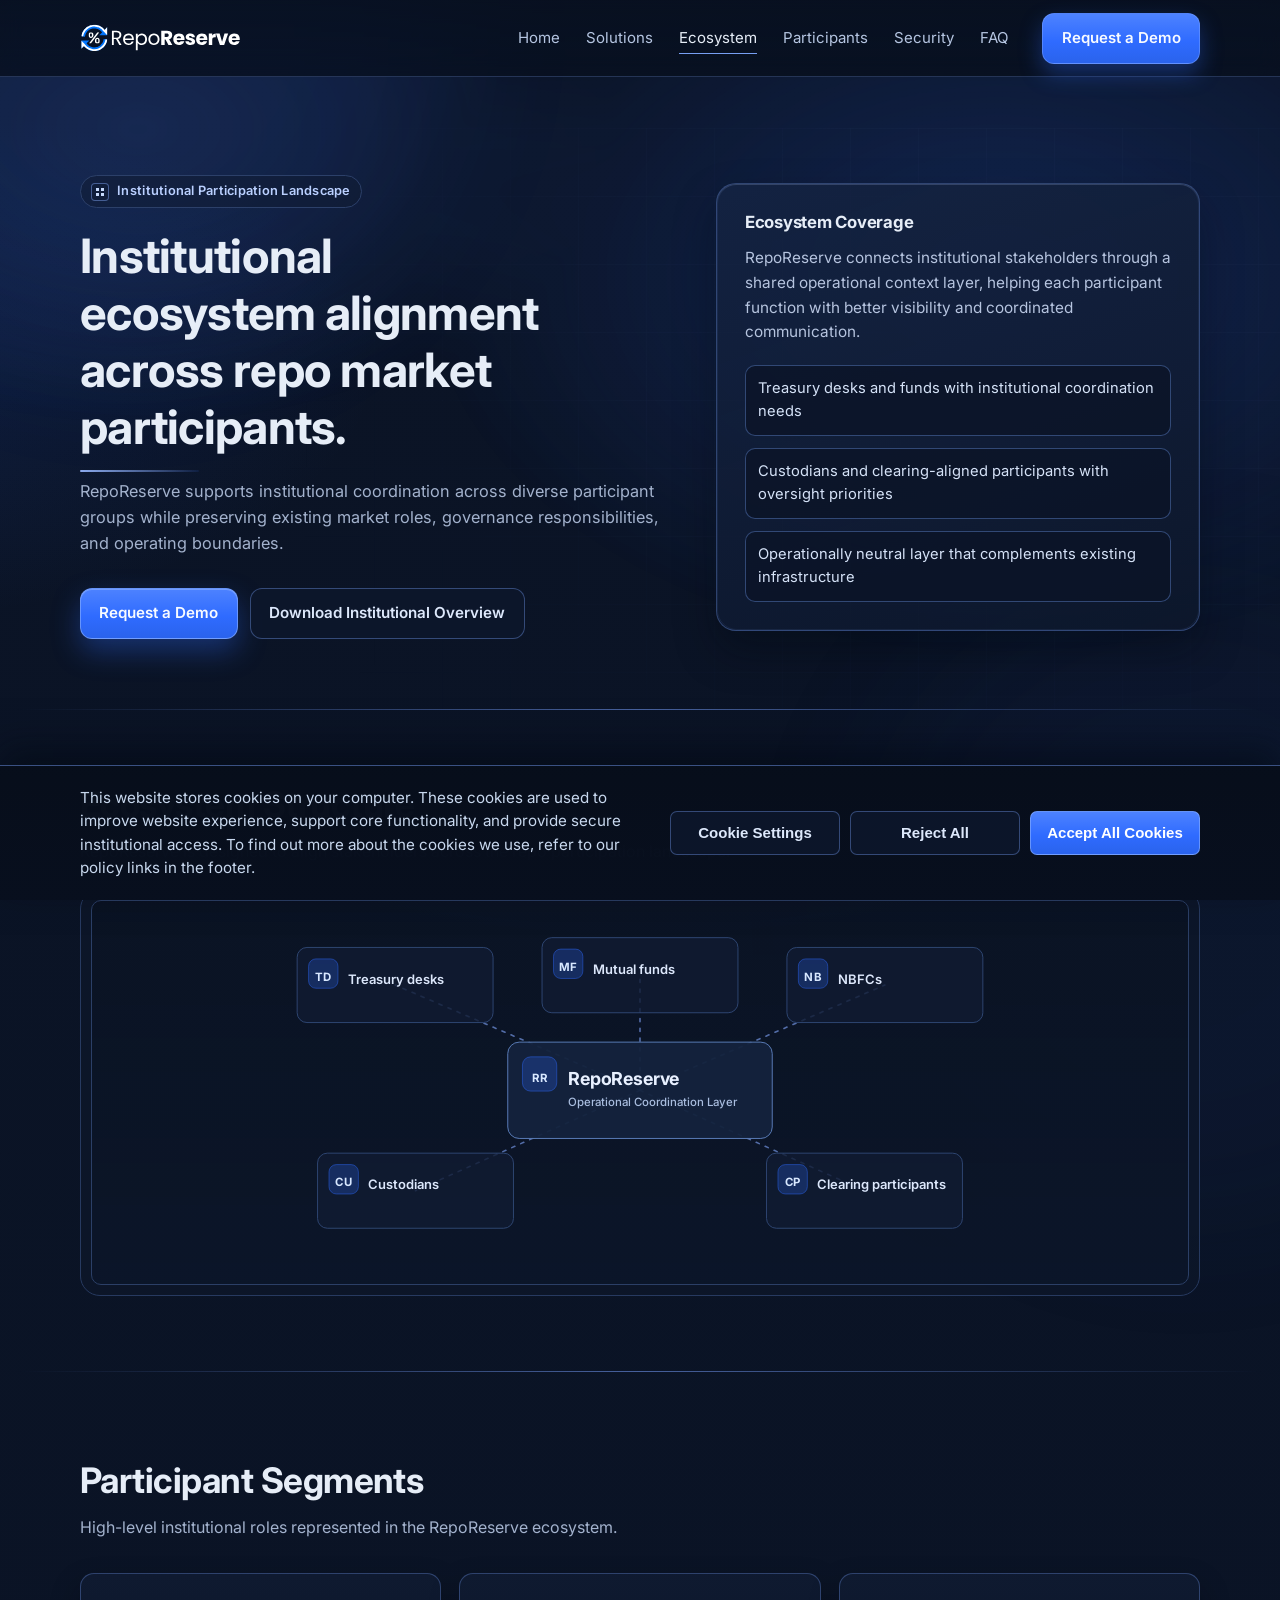
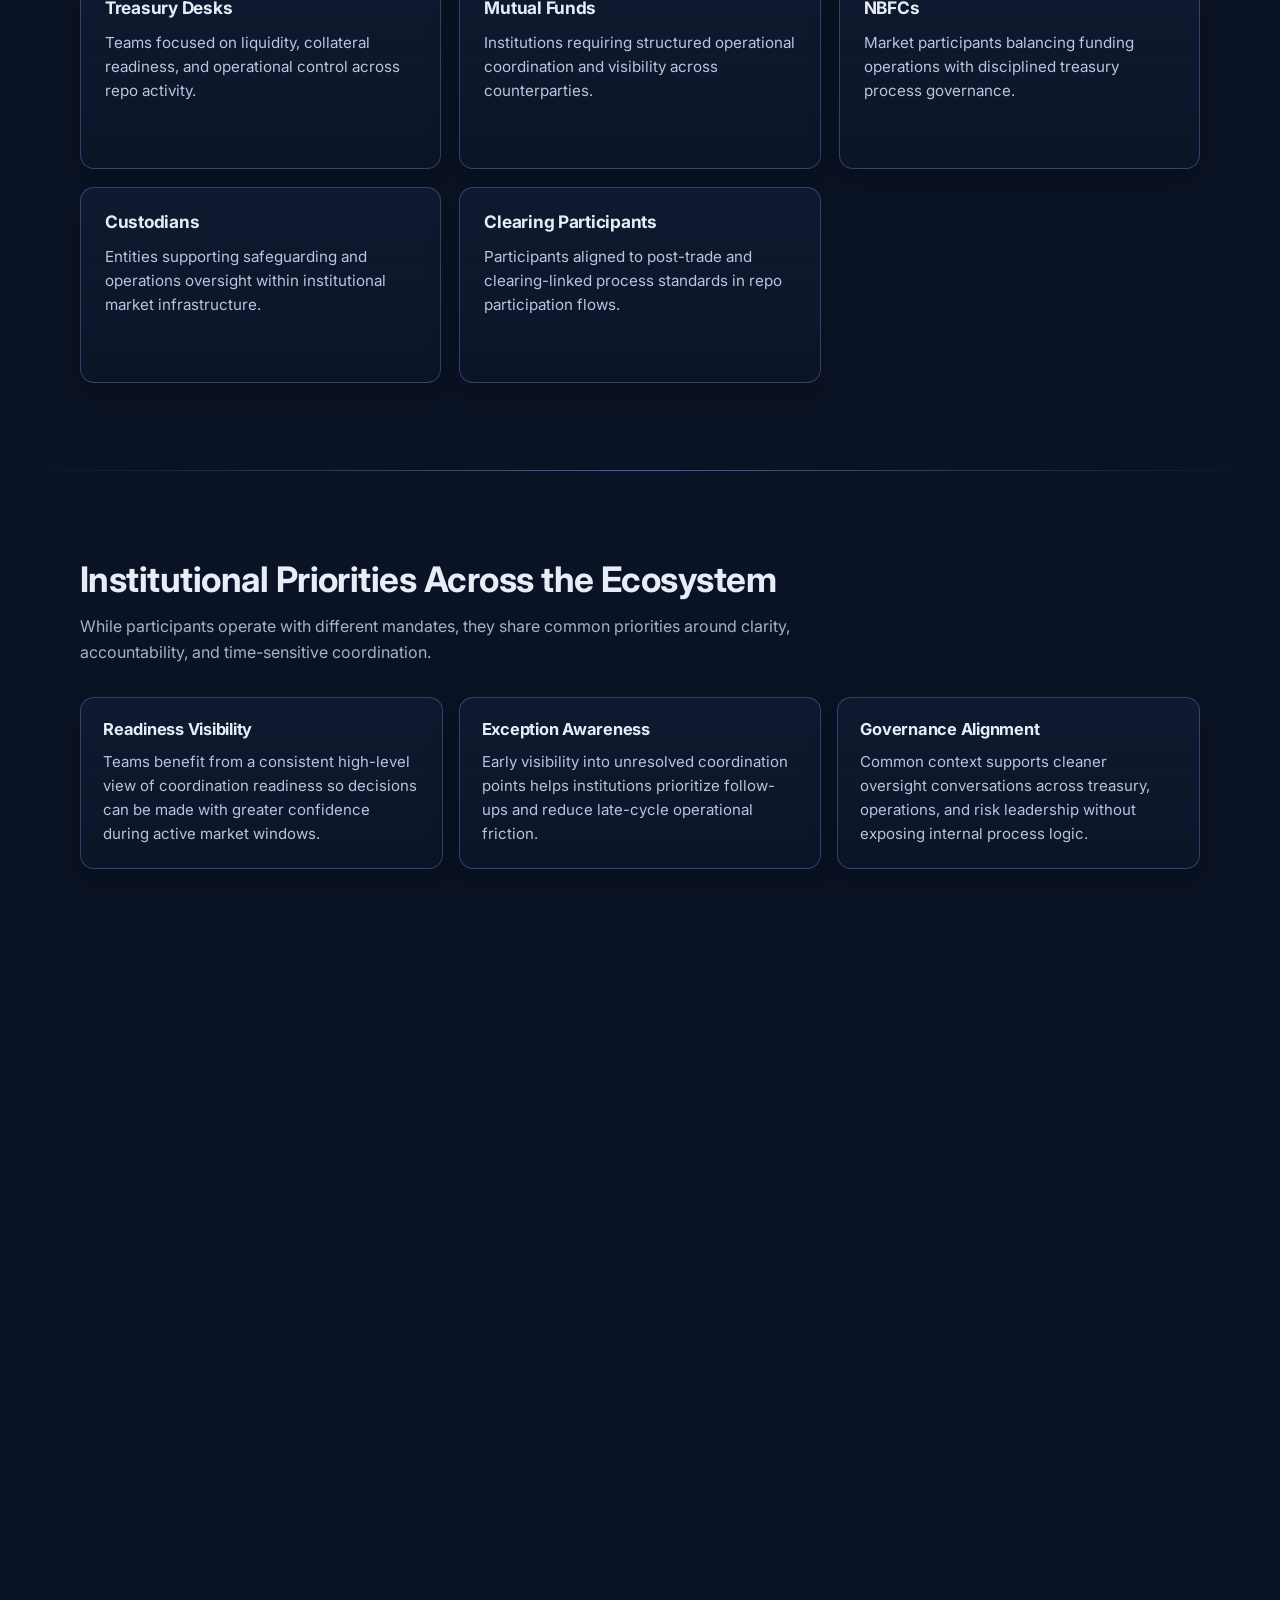
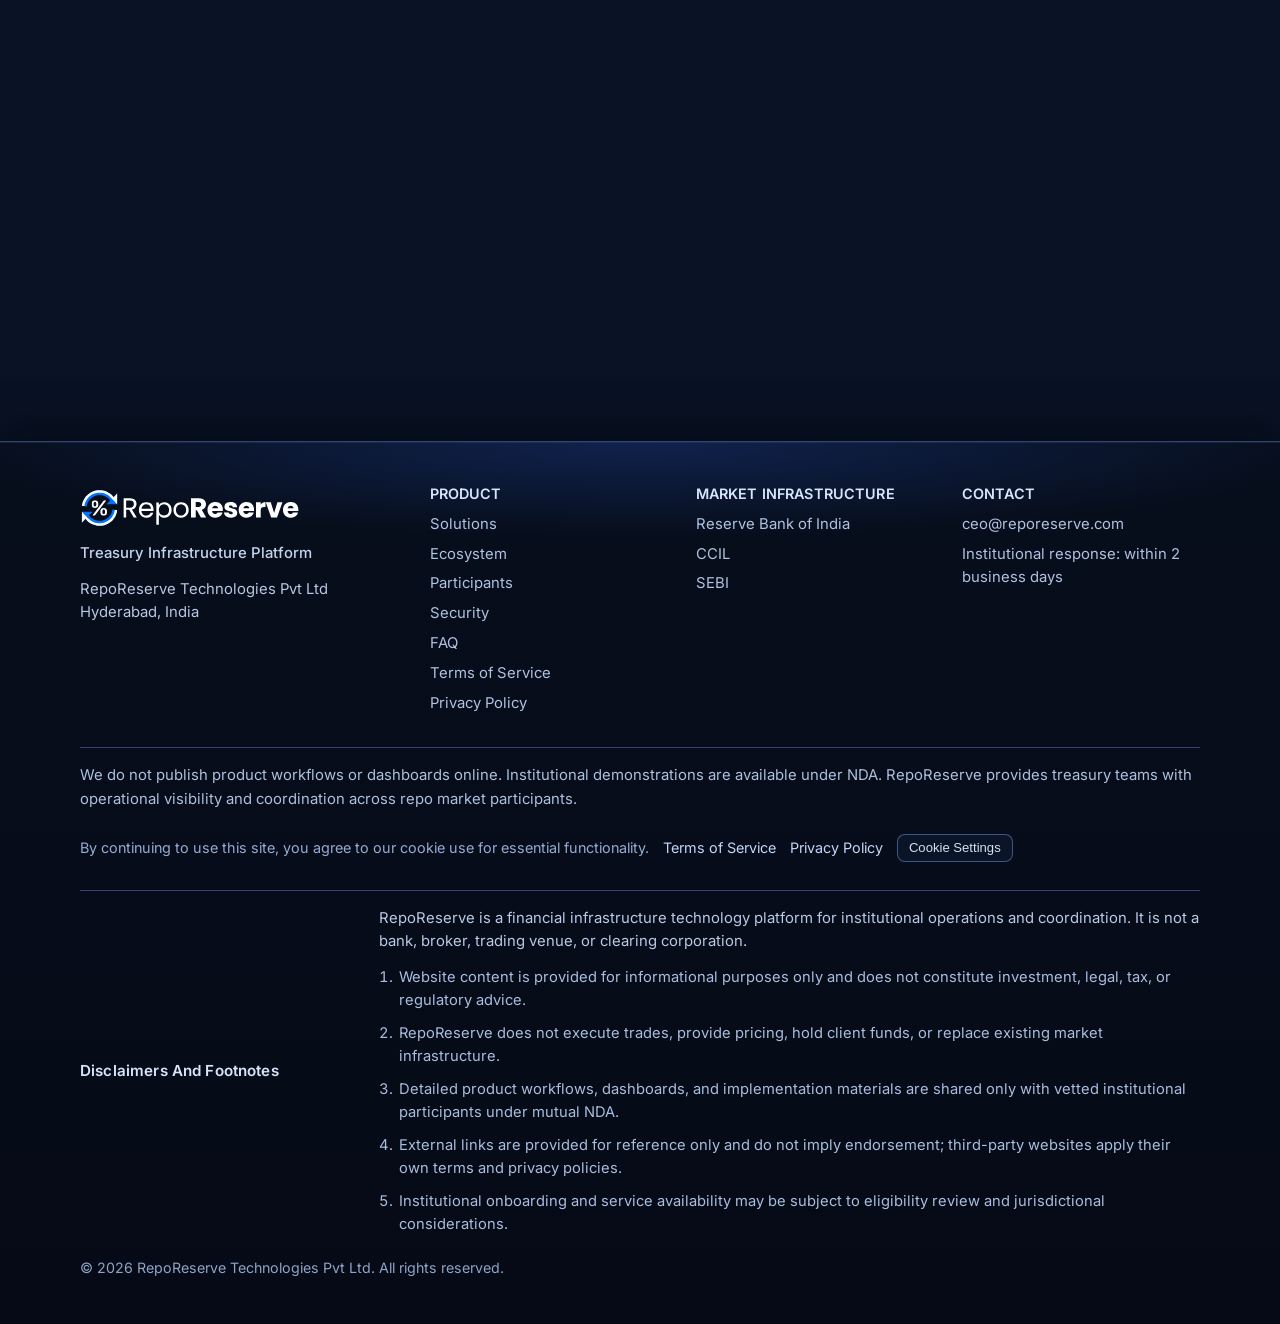
==== ecosystem.html @ 38738a72 "Add files via upload" ====
﻿<!DOCTYPE html>
<html lang="en">
<head>
  <meta charset="UTF-8" />
  <meta name="viewport" content="width=device-width, initial-scale=1.0" />
  <title>Institutional Repo Ecosystem Coverage | RepoReserve</title>
  <meta
    name="description"
    content="Understand how RepoReserve supports treasury desks, mutual funds, NBFCs, custodians, and clearing participants in institutional repo markets."
  />
  <meta name="robots" content="index, follow, max-image-preview:large, max-snippet:-1, max-video-preview:-1" />
  <meta name="author" content="RepoReserve" />
  <link rel="canonical" href="https://reporeserve.com/ecosystem.html" />
  <meta property="og:site_name" content="RepoReserve" />
  <meta property="og:locale" content="en_US" />
  <meta property="og:type" content="website" />
  <meta property="og:title" content="Institutional Repo Ecosystem Coverage | RepoReserve" />
  <meta
    property="og:description"
    content="See RepoReserve ecosystem coverage across treasury desks, mutual funds, NBFCs, custodians, and clearing participants."
  />
  <meta property="og:url" content="https://reporeserve.com/ecosystem.html" />
  <meta property="og:image" content="https://reporeserve.com/assets/logo.svg" />
  <meta property="og:image:alt" content="RepoReserve logo" />
  <meta name="twitter:card" content="summary_large_image" />
  <meta name="twitter:title" content="Institutional Repo Ecosystem Coverage | RepoReserve" />
  <meta
    name="twitter:description"
    content="See RepoReserve ecosystem coverage across treasury desks, mutual funds, NBFCs, custodians, and clearing participants."
  />
  <meta name="twitter:image" content="https://reporeserve.com/assets/logo.svg" />
  <meta name="twitter:image:alt" content="RepoReserve logo" />
  <script type="application/ld+json">
    {
      "@context": "https://schema.org",
      "@type": "WebPage",
      "@id": "https://reporeserve.com/ecosystem.html#webpage",
      "name": "Institutional Repo Ecosystem Coverage | RepoReserve",
      "url": "https://reporeserve.com/ecosystem.html",
      "description": "See RepoReserve ecosystem coverage across treasury desks, mutual funds, NBFCs, custodians, and clearing participants.",
      "isPartOf": {
        "@id": "https://reporeserve.com/#website"
      },
      "about": {
        "@id": "https://reporeserve.com/#organization"
      },
      "inLanguage": "en"
    }
  </script>
  <script type="application/ld+json">
    {
      "@context": "https://schema.org",
      "@type": "BreadcrumbList",
      "itemListElement": [
        {
          "@type": "ListItem",
          "position": 1,
          "name": "Home",
          "item": "https://reporeserve.com/"
        },
        {
          "@type": "ListItem",
          "position": 2,
          "name": "Ecosystem",
          "item": "https://reporeserve.com/ecosystem.html"
        }
      ]
    }
  </script>
    <link rel="preconnect" href="https://fonts.googleapis.com" />
  <link rel="preconnect" href="https://fonts.gstatic.com" crossorigin />
  <link rel="preload" as="style" href="https://fonts.googleapis.com/css2?family=Inter:wght@400;500;600;700&display=swap" />
  <link rel="stylesheet" href="https://fonts.googleapis.com/css2?family=Inter:wght@400;500;600;700&display=swap" media="print" onload="this.media='all'" />
  <noscript><link rel="stylesheet" href="https://fonts.googleapis.com/css2?family=Inter:wght@400;500;600;700&display=swap" /></noscript>
  <link rel="preload" href="styles.css" as="style" />
  <link rel="stylesheet" href="styles.css" />
</head>
<body>
  <header class="site-header">
    <div class="container nav-wrap">
      <a href="index.html" class="logo" aria-label="RepoReserve Home">
        <img
          src="assets/logo.svg"
          alt="RepoReserve logo"
          class="logo-img"
          width="188"
          height="42"
          loading="eager"
          decoding="async"
        />
      </a>
      <button class="menu-btn" aria-label="Toggle navigation" aria-expanded="false" aria-controls="site-nav">
        <span aria-hidden="true">&#9776;</span>
      </button>
      <nav id="site-nav" class="nav-links" aria-label="Main navigation">
        <a href="index.html">Home</a>
        <a href="solutions.html">Solutions</a>
        <a href="ecosystem.html" aria-current="page">Ecosystem</a>
        <a href="participants.html">Participants</a>
        <a href="security.html">Security</a>
        <a href="faq.html">FAQ</a>
        <a href="#" class="nav-cta btn btn-primary demo-trigger" data-open-demo>Request a Demo</a>
      </nav>
    </div>
  </header>

  <main id="top">
    <section class="hero">
      <div class="container hero-grid">
        <div class="hero-content" data-reveal style="--delay: 40ms;">
          <span class="eyebrow hero-eyebrow">
            <span class="eyebrow-icon" aria-hidden="true">
              <svg viewBox="0 0 10 10" focusable="false">
                <rect x="1" y="1" width="3" height="3" rx="0.6"></rect>
                <rect x="6" y="1" width="3" height="3" rx="0.6"></rect>
                <rect x="1" y="6" width="3" height="3" rx="0.6"></rect>
                <rect x="6" y="6" width="3" height="3" rx="0.6"></rect>
              </svg>
            </span>
            Institutional Participation Landscape
          </span>
          <h1 class="hero-title">Institutional ecosystem alignment across repo market participants.</h1>
          <p class="hero-subtext">
            RepoReserve supports institutional coordination across diverse participant groups while preserving existing
            market roles, governance responsibilities, and operating boundaries.
          </p>
          <div class="hero-actions">
            <a href="#" class="btn btn-primary demo-trigger" data-open-demo>Request a Demo</a>
            <a href="assets/brochure/reporeserve-overview.pdf" class="btn btn-secondary" download>Download Institutional Overview</a>
          </div>
        </div>
        <aside class="hero-panel" aria-label="Ecosystem summary" data-reveal style="--delay: 150ms;">
          <h3>Ecosystem Coverage</h3>
          <p>
            RepoReserve connects institutional stakeholders through a shared operational context layer, helping each
            participant function with better visibility and coordinated communication.
          </p>
          <ul class="hero-list">
            <li>Treasury desks and funds with institutional coordination needs</li>
            <li>Custodians and clearing-aligned participants with oversight priorities</li>
            <li>Operationally neutral layer that complements existing infrastructure</li>
          </ul>
        </aside>
      </div>
    </section>

    <section id="ecosystem" data-section-animate>
      <div class="container">
        <div class="section-header" data-reveal>
          <h2>Ecosystem Structure</h2>
          <p>RepoReserve is designed to align stakeholders across the repo participation landscape.</p>
        </div>
        <div class="ecosystem-network" data-reveal>
          <div class="ecosystem-network-canvas">
            <svg
              class="ecosystem-svg"
              viewBox="0 0 980 460"
              role="img"
              aria-labelledby="ecosystem-title ecosystem-desc"
            >
              <title id="ecosystem-title">RepoReserve Institutional Ecosystem</title>
              <desc id="ecosystem-desc">
                RepoReserve connected with Treasury desks, Mutual funds, NBFCs, Custodians, and Clearing participants.
              </desc>

              <g class="net-link">
                <line x1="490" y1="227" x2="190" y2="98"></line>
                <line x1="490" y1="227" x2="490" y2="86"></line>
                <line x1="490" y1="227" x2="790" y2="98"></line>
                <line x1="490" y1="227" x2="215" y2="350"></line>
                <line x1="490" y1="227" x2="765" y2="350"></line>
              </g>

              <g class="net-node net-participant" transform="translate(70 52)">
                <rect width="240" height="92" rx="12"></rect>
                <rect class="net-chip" x="14" y="14" width="36" height="36" rx="9"></rect>
                <text class="net-chip-text" x="32" y="37">TD</text>
                <text class="net-label" x="62" y="40">Treasury desks</text>
              </g>

              <g class="net-node net-participant" transform="translate(370 40)">
                <rect width="240" height="92" rx="12"></rect>
                <rect class="net-chip" x="14" y="14" width="36" height="36" rx="9"></rect>
                <text class="net-chip-text" x="32" y="37">MF</text>
                <text class="net-label" x="62" y="40">Mutual funds</text>
              </g>

              <g class="net-node net-participant" transform="translate(670 52)">
                <rect width="240" height="92" rx="12"></rect>
                <rect class="net-chip" x="14" y="14" width="36" height="36" rx="9"></rect>
                <text class="net-chip-text" x="32" y="37">NB</text>
                <text class="net-label" x="62" y="40">NBFCs</text>
              </g>

              <g class="net-node net-center" transform="translate(328 168)">
                <rect width="324" height="118" rx="14"></rect>
                <rect class="net-chip" x="18" y="18" width="42" height="42" rx="10"></rect>
                <text class="net-chip-text" x="39" y="45">RR</text>
                <text class="net-center-title" x="74" y="47">RepoReserve</text>
                <text class="net-center-subtitle" x="74" y="74">Operational Coordination Layer</text>
              </g>

              <g class="net-node net-participant" transform="translate(95 304)">
                <rect width="240" height="92" rx="12"></rect>
                <rect class="net-chip" x="14" y="14" width="36" height="36" rx="9"></rect>
                <text class="net-chip-text" x="32" y="37">CU</text>
                <text class="net-label" x="62" y="40">Custodians</text>
              </g>

              <g class="net-node net-participant" transform="translate(645 304)">
                <rect width="240" height="92" rx="12"></rect>
                <rect class="net-chip" x="14" y="14" width="36" height="36" rx="9"></rect>
                <text class="net-chip-text" x="32" y="37">CP</text>
                <text class="net-label" x="62" y="40">Clearing participants</text>
              </g>
            </svg>
          </div>
          <div class="ecosystem-mobile" aria-label="RepoReserve ecosystem participants">
            <article class="eco-mobile-center">
              <span class="eco-mobile-chip">RR</span>
              <h3>RepoReserve</h3>
              <p>Operational coordination layer for institutional participants.</p>
            </article>
            <div class="eco-mobile-grid">
              <article class="eco-mobile-node">
                <span class="eco-mobile-chip">TD</span>
                <h4>Treasury desks</h4>
              </article>
              <article class="eco-mobile-node">
                <span class="eco-mobile-chip">MF</span>
                <h4>Mutual funds</h4>
              </article>
              <article class="eco-mobile-node">
                <span class="eco-mobile-chip">NB</span>
                <h4>NBFCs</h4>
              </article>
              <article class="eco-mobile-node">
                <span class="eco-mobile-chip">CU</span>
                <h4>Custodians</h4>
              </article>
              <article class="eco-mobile-node">
                <span class="eco-mobile-chip">CP</span>
                <h4>Clearing participants</h4>
              </article>
            </div>
          </div>
        </div>
      </div>
    </section>

    <section data-section-animate>
      <div class="container">
        <div class="section-header" data-reveal>
          <h2>Participant Segments</h2>
          <p>High-level institutional roles represented in the RepoReserve ecosystem.</p>
        </div>
        <div class="cards">
          <article class="card" data-reveal style="--delay: 40ms;">
            <h3>Treasury Desks</h3>
            <p>Teams focused on liquidity, collateral readiness, and operational control across repo activity.</p>
          </article>
          <article class="card" data-reveal style="--delay: 90ms;">
            <h3>Mutual Funds</h3>
            <p>Institutions requiring structured operational coordination and visibility across counterparties.</p>
          </article>
          <article class="card" data-reveal style="--delay: 140ms;">
            <h3>NBFCs</h3>
            <p>Market participants balancing funding operations with disciplined treasury process governance.</p>
          </article>
          <article class="card" data-reveal style="--delay: 190ms;">
            <h3>Custodians</h3>
            <p>Entities supporting safeguarding and operations oversight within institutional market infrastructure.</p>
          </article>
          <article class="card" data-reveal style="--delay: 240ms;">
            <h3>Clearing Participants</h3>
            <p>Participants aligned to post-trade and clearing-linked process standards in repo participation flows.</p>
          </article>
        </div>
      </div>
    </section>

    <section id="ecosystem-priorities" data-section-animate>
      <div class="container">
        <div class="section-header" data-reveal>
          <h2>Institutional Priorities Across the Ecosystem</h2>
          <p>
            While participants operate with different mandates, they share common priorities around clarity,
            accountability, and time-sensitive coordination.
          </p>
        </div>
        <div class="security-grid">
          <article class="security-card" data-reveal style="--delay: 40ms;">
            <h3>Readiness Visibility</h3>
            <p>
              Teams benefit from a consistent high-level view of coordination readiness so decisions can be made with
              greater confidence during active market windows.
            </p>
          </article>
          <article class="security-card" data-reveal style="--delay: 110ms;">
            <h3>Exception Awareness</h3>
            <p>
              Early visibility into unresolved coordination points helps institutions prioritize follow-ups and reduce
              late-cycle operational friction.
            </p>
          </article>
          <article class="security-card" data-reveal style="--delay: 180ms;">
            <h3>Governance Alignment</h3>
            <p>
              Common context supports cleaner oversight conversations across treasury, operations, and risk leadership
              without exposing internal process logic.
            </p>
          </article>
        </div>
      </div>
    </section>

    <section id="ecosystem-engagement" data-section-animate>
      <div class="container">
        <div class="section-header" data-reveal>
          <h2>Cross-Participant Coordination Principles</h2>
          <p>A high-level framework for institutional collaboration across ecosystem roles.</p>
        </div>
        <div class="engagement-layout">
          <article class="engagement-panel" data-reveal>
            <h3>Coordination Without Workflow Exposure</h3>
            <p>
              RepoReserve is designed to support shared institutional context while preserving each participant's
              operating boundaries, controls, and confidentiality expectations.
            </p>
            <ul class="engagement-principles">
              <li>Role-aware visibility aligned to institutional responsibilities</li>
              <li>Neutral communication layer across participating counterparties</li>
              <li>Governance-oriented framing for leadership and control functions</li>
            </ul>
          </article>
          <ol class="engagement-timeline">
            <li class="engagement-item" data-reveal style="--delay: 40ms;">
              <span class="step-index">01</span>
              <div class="step-content">
                <h3>Common Institutional Context</h3>
                <p>
                  Participants align on a shared high-level operational baseline for discussion and decision support.
                </p>
              </div>
            </li>
            <li class="engagement-item" data-reveal style="--delay: 110ms;">
              <span class="step-index">02</span>
              <div class="step-content">
                <h3>Structured Exception Follow-Up</h3>
                <p>
                  Teams identify and prioritize open coordination points with clearer accountability and escalation
                  readiness.
                </p>
              </div>
            </li>
            <li class="engagement-item" data-reveal style="--delay: 180ms;">
              <span class="step-index">03</span>
              <div class="step-content">
                <h3>Leadership-Ready Oversight</h3>
                <p>
                  Institutions use consistent visibility inputs to support internal governance reviews and planning
                  conversations.
                </p>
              </div>
            </li>
          </ol>
        </div>
      </div>
    </section>

    <section id="contact">
      <div class="container">
        <div class="cta-wrap" data-reveal>
          <h2>Explore the RepoReserve Ecosystem</h2>
          <p>Discuss how your institution can engage with RepoReserve through a confidential, NDA-led process.</p>
          <a href="#" class="btn btn-primary demo-trigger" data-open-demo>Request a Demo</a>
        </div>
      </div>
    </section>
  </main>

  <footer>
    <div class="container footer-grid" data-reveal>
      <div class="footer-column footer-brand">
        <div class="footer-title">
          <a href="index.html" class="footer-logo-link" aria-label="RepoReserve Home">
            <img
              src="assets/logo.svg"
              alt="RepoReserve logo"
              class="footer-logo-img"
              width="188"
              height="42"
              loading="lazy"
              decoding="async"
            />
          </a>
        </div>
        <div class="footer-subtitle">Treasury Infrastructure Platform</div>
        <div>RepoReserve Technologies Pvt Ltd</div>
        <div>Hyderabad, India</div>
      </div>
      <div class="footer-column">
        <div class="footer-heading">Product</div>
        <ul class="footer-list">
          <li><a href="solutions.html">Solutions</a></li>
          <li><a href="ecosystem.html">Ecosystem</a></li>
          <li><a href="participants.html">Participants</a></li>
          <li><a href="security.html">Security</a></li>
          <li><a href="faq.html">FAQ</a></li>
          <li><a href="terms-of-service.html" target="_blank" rel="noopener noreferrer">Terms of Service</a></li>
          <li><a href="privacy-policy.html" target="_blank" rel="noopener noreferrer">Privacy Policy</a></li>
        </ul>
      </div>
      <div class="footer-column">
        <div class="footer-heading">Market Infrastructure</div>
        <ul class="footer-list">
          <li><a href="https://www.rbi.org.in/" target="_blank" rel="noopener noreferrer">Reserve Bank of India</a></li>
          <li><a href="https://www.ccilindia.com/" target="_blank" rel="noopener noreferrer">CCIL</a></li>
          <li><a href="https://www.sebi.gov.in/" target="_blank" rel="noopener noreferrer">SEBI</a></li>
        </ul>
      </div>
      <div class="footer-column">
        <div class="footer-heading">Contact</div>
        <ul class="footer-list">
          <li><a href="mailto:ceo@reporeserve.com">ceo@reporeserve.com</a></li>
          <li><span>Institutional response: within 2 business days</span></li>
        </ul>
      </div>
      <div class="footer-note">
        We do not publish product workflows or dashboards online. Institutional demonstrations are available under NDA.
        RepoReserve provides treasury teams with operational visibility and coordination across repo
        market participants.
      </div>
      <div class="footer-note footer-legal">
        By continuing to use this site, you agree to our cookie use for essential functionality.
        <a href="terms-of-service.html" target="_blank" rel="noopener noreferrer">Terms of Service</a>
        <a href="privacy-policy.html" target="_blank" rel="noopener noreferrer">Privacy Policy</a>
        <button type="button" class="footer-cookie-settings">Cookie Settings</button>
      </div>
      <div class="footer-disclosures" aria-label="Disclaimers and footnotes">
        <div class="footer-disclosures-title">Disclaimers and footnotes</div>
        <div class="footer-disclosures-content">
          <p>
            RepoReserve is a financial infrastructure technology platform for institutional operations and coordination.
            It is not a bank, broker, trading venue, or clearing corporation.
          </p>
          <ol class="footer-footnotes">
            <li>Website content is provided for informational purposes only and does not constitute investment, legal, tax, or regulatory advice.</li>
            <li>RepoReserve does not execute trades, provide pricing, hold client funds, or replace existing market infrastructure.</li>
            <li>Detailed product workflows, dashboards, and implementation materials are shared only with vetted institutional participants under mutual NDA.</li>
            <li>External links are provided for reference only and do not imply endorsement; third-party websites apply their own terms and privacy policies.</li>
            <li>Institutional onboarding and service availability may be subject to eligibility review and jurisdictional considerations.</li>
          </ol>
        </div>
      </div>
      <div class="footer-copy">
        &copy; 2026 RepoReserve Technologies Pvt Ltd. All rights reserved.
      </div>
    </div>
  </footer>

  <div class="demo-modal" role="dialog" aria-modal="true" aria-labelledby="demo-modal-title" aria-hidden="true">
    <div class="demo-modal-panel">
      <button type="button" class="demo-modal-close" aria-label="Close Request a Demo form">x</button>
      <h2 id="demo-modal-title">Request a Demo</h2>
      <form class="demo-form" novalidate>
        <div class="demo-field">
          <label for="business-email">Business Email<span>*</span></label>
          <input id="business-email" name="business_email" type="email" required />
        </div>

        <div class="demo-grid-two">
          <div class="demo-field">
            <label for="first-name">First Name<span>*</span></label>
            <input id="first-name" name="first_name" type="text" required />
          </div>
          <div class="demo-field">
            <label for="last-name">Last Name<span>*</span></label>
            <input id="last-name" name="last_name" type="text" required />
          </div>
        </div>

        <div class="demo-grid-two">
          <div class="demo-field">
            <label for="company-name">Company Name<span>*</span></label>
            <input id="company-name" name="company_name" type="text" required />
          </div>
          <div class="demo-field">
            <label for="job-title">Job Title<span>*</span></label>
            <input id="job-title" name="job_title" type="text" required />
          </div>
        </div>

        <div class="demo-field">
          <label>Service Region</label>
          <input type="text" value="India" readonly />
          <input type="hidden" name="service_region" value="India" />
        </div>

        <div class="demo-field">
          <label for="phone-number">Phone Number (India)<span>*</span></label>
          <input
            id="phone-number"
            name="phone_number"
            type="tel"
            required
            pattern="[0-9]{10}"
            inputmode="numeric"
            placeholder="10-digit mobile number"
          />
        </div>

        <div class="demo-field">
          <label for="solution-interest">What is your solution interest?</label>
          <select id="solution-interest" name="solution_interest">
            <option value="">Select</option>
            <option>Collateral visibility</option>
            <option>Operational coordination</option>
            <option>Risk and governance</option>
            <option>Institutional briefing</option>
          </select>
        </div>

        <div class="demo-assurance" aria-hidden="true">
          <div class="demo-assurance-title">Institutional Request Handling</div>
          <div class="demo-assurance-meta">All submissions are reviewed by our internal team.</div>
        </div>

        <p class="demo-privacy-text">
          RepoReserve needs the contact information provided to communicate with you about products and services. For
          information on privacy practices, review the policy links in the footer.
        </p>

        <div class="demo-actions">
          <button type="submit" class="btn btn-primary">Submit</button>
        </div>
        <p class="demo-success" role="status" aria-live="polite"></p>
      </form>
    </div>
  </div>

  <button type="button" class="back-to-top" aria-label="Back to Top" aria-hidden="true">
    <span class="back-to-top-icon" aria-hidden="true">&#8593;</span>
    <span class="back-to-top-text">Back to Top</span>
  </button>

  

  <div class="cookie-banner" role="dialog" aria-live="polite" aria-label="Cookie Consent">
    <div class="cookie-banner-content">
      <p class="cookie-banner-text">
        This website stores cookies on your computer. These cookies are used to improve website experience, support
        core functionality, and provide secure institutional access. To find out more about the cookies we use, refer
        to our policy links in the footer.
      </p>
      <div class="cookie-actions">
        <button type="button" class="btn btn-secondary cookie-settings">Cookie Settings</button>
        <button type="button" class="btn btn-secondary cookie-reject">Reject All</button>
        <button type="button" class="btn btn-primary cookie-accept">Accept All Cookies</button>
      </div>
    </div>
  </div>

  <div class="cookie-modal" role="dialog" aria-modal="true" aria-labelledby="cookie-modal-title" aria-hidden="true">
    <div class="cookie-modal-panel">
      <button type="button" class="cookie-modal-close" aria-label="Close Cookie Settings">x</button>
      <h2 id="cookie-modal-title">RepoReserve Cookie Settings</h2>
      <p class="cookie-modal-copy">
        Manage how RepoReserve uses cookies. Necessary cookies remain enabled to ensure secure site functionality.
        Optional categories can be customized below.
      </p>

      <article class="cookie-category">
        <div class="cookie-category-head">
          <h3>Necessary</h3>
          <span class="cookie-status">Always Active</span>
        </div>
        <p>Required for secure access, navigation integrity, and basic website operations.</p>
      </article>

      <article class="cookie-category">
        <div class="cookie-category-head">
          <h3>Functional</h3>
          <button
            type="button"
            class="cookie-switch"
            data-cookie-key="functional"
            role="switch"
            aria-checked="true"
            aria-label="Functional Cookies"
          >
            <span class="cookie-switch-track"><span class="cookie-switch-thumb"></span></span>
          </button>
        </div>
        <p>Enables preference memory and user experience enhancements across sessions.</p>
      </article>

      <article class="cookie-category">
        <div class="cookie-category-head">
          <h3>Analytics</h3>
          <button
            type="button"
            class="cookie-switch"
            data-cookie-key="analytics"
            role="switch"
            aria-checked="true"
            aria-label="Analytics Cookies"
          >
            <span class="cookie-switch-track"><span class="cookie-switch-thumb"></span></span>
          </button>
        </div>
        <p>Helps RepoReserve understand aggregate usage patterns to improve platform communication.</p>
      </article>

      <div class="cookie-modal-actions">
        <button type="button" class="btn btn-secondary cookie-modal-reject">Reject All</button>
        <button type="button" class="btn btn-secondary cookie-modal-save">Save My Preferences</button>
        <button type="button" class="btn btn-primary cookie-modal-accept">Accept All Cookies</button>
      </div>
    </div>
  </div>

  <div class="demo-modal" role="dialog" aria-modal="true" aria-labelledby="demo-modal-title" aria-hidden="true">
    <div class="demo-modal-panel">
      <button type="button" class="demo-modal-close" aria-label="Close Request a Demo form">x</button>
      <h2 id="demo-modal-title">Request a Demo</h2>
      <form class="demo-form" novalidate>
        <div class="demo-field">
          <label for="business-email">Business Email<span>*</span></label>
          <input id="business-email" name="business_email" type="email" required />
        </div>

        <div class="demo-grid-two">
          <div class="demo-field">
            <label for="first-name">First Name<span>*</span></label>
            <input id="first-name" name="first_name" type="text" required />
          </div>
          <div class="demo-field">
            <label for="last-name">Last Name<span>*</span></label>
            <input id="last-name" name="last_name" type="text" required />
          </div>
        </div>

        <div class="demo-grid-two">
          <div class="demo-field">
            <label for="company-name">Company Name<span>*</span></label>
            <input id="company-name" name="company_name" type="text" required />
          </div>
          <div class="demo-field">
            <label for="job-title">Job Title<span>*</span></label>
            <input id="job-title" name="job_title" type="text" required />
          </div>
        </div>

        <div class="demo-field">
          <label>Service Region</label>
          <input type="text" value="India" readonly />
          <input type="hidden" name="service_region" value="India" />
        </div>

        <div class="demo-field">
          <label for="phone-number">Phone Number (India)<span>*</span></label>
          <input
            id="phone-number"
            name="phone_number"
            type="tel"
            required
            pattern="[0-9]{10}"
            inputmode="numeric"
            placeholder="10-digit mobile number"
          />
        </div>

        <div class="demo-field">
          <label for="solution-interest">What is your solution interest?</label>
          <select id="solution-interest" name="solution_interest">
            <option value="">Select</option>
            <option>Collateral visibility</option>
            <option>Operational coordination</option>
            <option>Risk and governance</option>
            <option>Institutional briefing</option>
          </select>
        </div>

        <div class="demo-assurance" aria-hidden="true">
          <div class="demo-assurance-title">Institutional Request Handling</div>
          <div class="demo-assurance-meta">All submissions are reviewed by our internal team.</div>
        </div>

        <p class="demo-privacy-text">
          RepoReserve needs the contact information provided to communicate with you about products and services. For
          information on privacy practices, review the policy links in the footer.
        </p>

        <div class="demo-actions">
          <button type="submit" class="btn btn-primary">Submit</button>
        </div>
        <p class="demo-success" role="status" aria-live="polite"></p>
      </form>
    </div>
  </div>

  <button type="button" class="back-to-top" aria-label="Back to Top" aria-hidden="true">
    <span class="back-to-top-icon" aria-hidden="true">&#8593;</span>
    <span class="back-to-top-text">Back to Top</span>
  </button>

  <script src="script.js" defer></script>
</body>
</html>
---- styles.css ----
:root {
      --bg: #0b1426;
      --surface: #111c34;
      --accent: #2f6bff;
      --text: #e6edf7;
      --muted: #a3b2cd;
      --line: #223253;
      --ring: rgba(47, 107, 255, 0.35);
      --max-width: 1120px;
      --radius: 14px;
      --shadow: 0 20px 40px rgba(3, 8, 18, 0.35);
      --brand-logo-focus-y: 50%;
      --ease-premium: cubic-bezier(0.22, 1, 0.36, 1);
      --ease-float: cubic-bezier(0.42, 0, 0.2, 1);
    }

    * {
      box-sizing: border-box;
    }

html {
      scroll-behavior: auto;
    }

    body {
      margin: 0;
      font-family: "Inter", system-ui, -apple-system, Segoe UI, Roboto, Helvetica, Arial, sans-serif;
      background:
        radial-gradient(1200px 500px at 80% -20%, rgba(47, 107, 255, 0.18), transparent 55%),
        radial-gradient(900px 400px at -15% 10%, rgba(35, 73, 168, 0.2), transparent 60%),
        var(--bg);
      color: var(--text);
      line-height: 1.6;
      min-height: 100vh;
      overflow-x: hidden;
      position: relative;
    }

    body::before,
    body::after {
      content: "";
      position: fixed;
      z-index: -1;
      width: 40rem;
      height: 40rem;
      border-radius: 50%;
      filter: blur(90px);
      pointer-events: none;
      opacity: 0.2;
    }

    body::before {
      top: -18rem;
      left: -12rem;
      background: rgba(47, 107, 255, 0.55);
      animation: drift-one 18s ease-in-out infinite alternate;
    }

    body::after {
      right: -14rem;
      bottom: -20rem;
      background: rgba(34, 67, 143, 0.5);
      animation: drift-two 22s ease-in-out infinite alternate;
    }

    @keyframes drift-one {
      0% {
        transform: translate(0, 0) scale(1);
      }
      100% {
        transform: translate(80px, 42px) scale(1.1);
      }
    }

    @keyframes drift-two {
      0% {
        transform: translate(0, 0) scale(1);
      }
      100% {
        transform: translate(-70px, -52px) scale(1.14);
      }
    }

    /* Mobile performance mode: keep visuals consistent while removing expensive paint effects */
    body.perf-lite::before,
    body.perf-lite::after {
      display: none;
    }

    body.perf-lite .site-header {
      backdrop-filter: none;
      background: rgba(11, 20, 38, 0.96);
    }

    body.perf-lite .hero::before,
    body.perf-lite .hero::after,
    body.perf-lite .hero-panel::before,
    body.perf-lite .hero-panel::after {
      animation: none !important;
    }

    body.perf-lite .hero-panel::before,
    body.perf-lite .hero-panel::after {
      content: none;
    }

    body.perf-lite .hero-panel,
    body.perf-lite .card,
    body.perf-lite .security-card,
    body.perf-lite .participant,
    body.perf-lite .section-page-link,
    body.perf-lite .treps-input-panel,
    body.perf-lite .treps-output-panel,
    body.perf-lite .treps-result-card {
      box-shadow: none;
    }

    body.perf-lite *,
    body.perf-lite *::before,
    body.perf-lite *::after {
      animation-duration: 0.01ms !important;
      animation-iteration-count: 1 !important;
      transition-duration: 0.01ms !important;
    }

    a {
      color: inherit;
      text-decoration: none;
    }

    .container {
      width: min(var(--max-width), 92%);
      margin: 0 auto;
    }

    .site-header {
      position: sticky;
      top: 0;
      z-index: 20;
      border-bottom: 1px solid rgba(34, 50, 83, 0.8);
      backdrop-filter: blur(8px);
      background: rgba(11, 20, 38, 0.82);
    }

    .nav-wrap {
      min-height: 76px;
      display: flex;
      align-items: center;
      justify-content: space-between;
      gap: 20px;
    }

    .logo {
      display: inline-flex;
      align-items: center;
      width: clamp(152px, 12.6vw, 188px);
      height: 42px;
      line-height: 0;
      flex-shrink: 0;
    }

    .logo-img {
      width: 100%;
      height: 100%;
      display: block;
      object-fit: cover;
      object-position: center var(--brand-logo-focus-y, 50%);
      border-radius: 2px;
    }

    .nav-links {
      display: flex;
      align-items: center;
      gap: 26px;
    }

    .nav-links a {
      color: var(--muted);
      font-size: 0.94rem;
      transition: color 0.25s ease;
    }

    .nav-links a:hover,
    .nav-links a:focus-visible {
      color: var(--text);
      outline: none;
    }

    .nav-links a[aria-current="page"]:not(.nav-cta) {
      color: var(--text);
    }

    .nav-links a:not(.nav-cta) {
      position: relative;
    }

    .nav-links a:not(.nav-cta)::after {
      content: "";
      position: absolute;
      left: 0;
      bottom: -4px;
      width: 0;
      height: 1px;
      background: rgba(176, 201, 255, 0.9);
      transition: width 0.28s ease;
    }

    .nav-links a:not(.nav-cta):hover::after,
    .nav-links a:not(.nav-cta):focus-visible::after {
      width: 100%;
    }

    .nav-links a[aria-current="page"]:not(.nav-cta)::after {
      width: 100%;
    }

    .nav-cta {
      margin-left: 8px;
    }

    .nav-links .nav-cta {
      color: #f8fbff;
      border-color: rgba(118, 159, 255, 0.52);
      box-shadow: 0 10px 22px rgba(47, 107, 255, 0.34);
    }

    .nav-links .nav-cta:hover,
    .nav-links .nav-cta:focus-visible {
      color: #ffffff;
      border-color: rgba(154, 185, 255, 0.75);
      box-shadow: 0 14px 28px rgba(47, 107, 255, 0.42);
    }

    .btn {
      border: 1px solid transparent;
      border-radius: 10px;
      padding: 0.78rem 1.15rem;
      font-weight: 600;
      font-size: 0.95rem;
      display: inline-flex;
      align-items: center;
      justify-content: center;
      gap: 8px;
      transition: transform 0.25s ease, box-shadow 0.25s ease, background-color 0.25s ease, border-color 0.25s ease;
      cursor: pointer;
      white-space: nowrap;
      position: relative;
      overflow: hidden;
    }

    .btn:focus-visible {
      outline: 2px solid var(--ring);
      outline-offset: 2px;
    }

    .btn-primary {
      background: linear-gradient(180deg, #3f78ff, #2f6bff);
      color: #f8fbff;
      box-shadow: 0 10px 24px rgba(47, 107, 255, 0.32);
    }

    .btn-primary::after {
      content: "";
      position: absolute;
      inset: 0;
      background: linear-gradient(
        102deg,
        transparent 28%,
        rgba(255, 255, 255, 0.2) 50%,
        transparent 72%
      );
      transform: translateX(-120%);
      transition: transform 0.65s ease;
      pointer-events: none;
    }

    .btn-primary:hover {
      transform: translateY(-1px);
      box-shadow: 0 14px 28px rgba(47, 107, 255, 0.4);
    }

    .btn-primary:hover::after {
      transform: translateX(120%);
    }

    .btn-secondary {
      background: rgba(17, 28, 52, 0.6);
      border-color: #2f436e;
      color: var(--text);
    }

    .btn-secondary:hover {
      border-color: #3b5487;
      background: rgba(17, 28, 52, 0.95);
      transform: translateY(-1px);
    }

    .menu-btn {
      display: none;
      background: transparent;
      border: 1px solid #2f436e;
      color: var(--text);
      width: 44px;
      height: 44px;
      border-radius: 10px;
      cursor: pointer;
    }

    section {
      padding: 88px 0;
    }

    [data-section-animate] {
      position: relative;
    }

    .hero {
      padding-top: 98px;
      padding-bottom: 70px;
      position: relative;
      overflow: hidden;
      isolation: isolate;
    }

    .hero::before,
    .hero::after {
      content: "";
      position: absolute;
      pointer-events: none;
      z-index: 0;
    }

    .hero::before {
      inset: -18% -20% -28%;
      background:
        radial-gradient(44% 56% at 70% 34%, rgba(47, 107, 255, 0.27), transparent 74%),
        radial-gradient(34% 42% at 22% 18%, rgba(72, 118, 227, 0.2), transparent 78%);
      filter: blur(8px);
      opacity: 0.75;
    }

    .hero::after {
      inset: 8% -8% -12%;
      background-image:
        linear-gradient(rgba(120, 149, 215, 0.2) 1px, transparent 1px),
        linear-gradient(90deg, rgba(120, 149, 215, 0.16) 1px, transparent 1px);
      background-size: 68px 68px;
      -webkit-mask-image: radial-gradient(circle at 72% 34%, rgba(0, 0, 0, 0.9), transparent 66%);
      mask-image: radial-gradient(circle at 72% 34%, rgba(0, 0, 0, 0.9), transparent 66%);
      opacity: 0.24;
    }

    .hero-grid {
      display: grid;
      grid-template-columns: minmax(0, 1.1fr) minmax(0, 0.9fr);
      gap: 44px;
      align-items: center;
      position: relative;
      z-index: 1;
    }

    .eyebrow {
      display: inline-flex;
      align-items: center;
      gap: 8px;
      padding: 0.34rem 0.64rem;
      border-radius: 99px;
      border: 1px solid #2c4069;
      background: rgba(17, 28, 52, 0.55);
      color: #bad0ff;
      font-size: 0.8rem;
      font-weight: 600;
      letter-spacing: 0.02em;
      margin-bottom: 20px;
    }

    .eyebrow-icon {
      width: 18px;
      height: 18px;
      border-radius: 4px;
      border: 1px solid rgba(106, 139, 207, 0.6);
      background: rgba(18, 32, 60, 0.9);
      display: inline-flex;
      align-items: center;
      justify-content: center;
      color: #c8dcff;
      flex-shrink: 0;
    }

    .eyebrow-icon svg {
      width: 10px;
      height: 10px;
      display: block;
      shape-rendering: crispEdges;
    }

    .eyebrow-icon rect {
      fill: currentColor;
    }

    h1,
    h2,
    h3 {
      line-height: 1.2;
      margin: 0;
      letter-spacing: -0.015em;
    }

    h1 {
      font-size: clamp(2rem, 3.7vw, 3.2rem);
      max-width: 16ch;
    }

    .hero p {
      color: var(--muted);
      max-width: 61ch;
      margin: 22px 0 32px;
      font-size: 1.02rem;
    }

    .hero-actions {
      display: flex;
      gap: 12px;
      flex-wrap: wrap;
    }

    .hero-panel {
      background: linear-gradient(160deg, rgba(24, 40, 72, 0.95), rgba(17, 28, 52, 0.8));
      border: 1px solid #263a63;
      border-radius: calc(var(--radius) + 6px);
      padding: 28px;
      box-shadow: var(--shadow);
      transition: transform 0.35s ease;
      position: relative;
      overflow: hidden;
    }

    .hero-panel::before {
      content: "";
      position: absolute;
      inset: 0;
      background: linear-gradient(
        118deg,
        transparent 32%,
        rgba(99, 145, 255, 0.14) 50%,
        transparent 66%
      );
      transform: translateX(-130%);
      pointer-events: none;
    }

    .hero-panel::after {
      content: "";
      position: absolute;
      inset: 0;
      border-radius: inherit;
      border: 1px solid rgba(117, 151, 230, 0.22);
      opacity: 0.45;
      pointer-events: none;
    }

    .hero-panel:hover {
      transform: translateY(-2px);
    }

    .hero-panel > * {
      position: relative;
      z-index: 1;
    }

    .hero-panel h3 {
      font-size: 1.05rem;
      margin-bottom: 14px;
    }

    .hero-panel p {
      margin: 0;
      color: #b6c4df;
      font-size: 0.96rem;
    }

    .hero-list {
      margin: 20px 0 0;
      padding: 0;
      list-style: none;
      display: grid;
      gap: 12px;
    }

    .hero-list li {
      border: 1px solid #273a63;
      border-radius: 10px;
      padding: 11px 12px;
      color: #d5e2f7;
      font-size: 0.92rem;
      background: rgba(10, 17, 34, 0.5);
      transition: border-color 0.25s ease;
    }

    .hero-list li:hover {
      border-color: #355186;
    }

    .motion-ok .hero::before {
      animation: hero-aurora 22s var(--ease-float) infinite alternate;
    }

    .motion-ok .hero::after {
      animation: hero-grid-drift 34s linear infinite alternate;
    }

    .motion-ok .hero-content .hero-eyebrow,
    .motion-ok .hero-content .hero-title,
    .motion-ok .hero-content .hero-subtext,
    .motion-ok .hero-content .hero-actions .btn {
      opacity: 0;
      transform: translateY(16px);
    }

    .motion-ok .hero-content.visible .hero-eyebrow {
      animation: hero-item-in 0.64s var(--ease-premium) 0.1s both;
    }

    .motion-ok .hero-content.visible .hero-title {
      animation: hero-item-in 0.72s var(--ease-premium) 0.24s both;
    }

    .motion-ok .hero-content.visible .hero-subtext {
      animation: hero-item-in 0.78s var(--ease-premium) 0.42s both;
    }

    .motion-ok .hero-content.visible .hero-actions .btn:nth-child(1) {
      animation: hero-item-in 0.66s var(--ease-premium) 0.58s both;
    }

    .motion-ok .hero-content.visible .hero-actions .btn:nth-child(2) {
      animation: hero-item-in 0.66s var(--ease-premium) 0.68s both;
    }

    .hero-title {
      position: relative;
    }

    .hero-title::after {
      content: "";
      position: absolute;
      left: 0;
      bottom: -16px;
      width: clamp(90px, 24%, 150px);
      height: 2px;
      background: linear-gradient(90deg, rgba(151, 184, 255, 0.92), rgba(47, 107, 255, 0.1));
      border-radius: 999px;
    }

    .motion-ok .hero-content .hero-title::after {
      transform-origin: left center;
      transform: scaleX(0);
    }

    .motion-ok .hero-content.visible .hero-title::after {
      animation:
        hero-line-in 0.88s var(--ease-premium) 0.76s both,
        hero-line-glow 5.8s ease-in-out 1.8s infinite;
    }

    .motion-ok .hero-panel.visible {
      animation: hero-panel-breathe 11s var(--ease-float) 0.8s infinite;
    }

    .motion-ok .hero-panel.visible::before {
      animation: panel-sheen 9.5s var(--ease-float) 1.2s infinite;
    }

    .motion-ok .hero-panel.visible::after {
      animation: panel-edge-glow 7.2s ease-in-out 1s infinite;
    }

    .motion-ok .hero-panel .hero-list li {
      opacity: 0;
      transform: translateY(10px);
    }

    .motion-ok .hero-panel.visible .hero-list li:nth-child(1) {
      animation: hero-list-in 0.62s var(--ease-premium) 0.52s both;
    }

    .motion-ok .hero-panel.visible .hero-list li:nth-child(2) {
      animation: hero-list-in 0.62s var(--ease-premium) 0.62s both;
    }

    .motion-ok .hero-panel.visible .hero-list li:nth-child(3) {
      animation: hero-list-in 0.62s var(--ease-premium) 0.72s both;
    }

    @keyframes hero-aurora {
      0% {
        transform: translate3d(0, 0, 0) scale(1);
      }
      100% {
        transform: translate3d(2.2%, 1.6%, 0) scale(1.04);
      }
    }

    @keyframes hero-grid-drift {
      0% {
        transform: translate3d(0, 0, 0);
      }
      100% {
        transform: translate3d(-28px, 18px, 0);
      }
    }

    @keyframes hero-item-in {
      0% {
        opacity: 0;
        transform: translateY(18px);
        filter: blur(4px);
      }
      100% {
        opacity: 1;
        transform: translateY(0);
        filter: blur(0);
      }
    }

    @keyframes hero-line-in {
      0% {
        transform: scaleX(0);
      }
      100% {
        transform: scaleX(1);
      }
    }

    @keyframes panel-sheen {
      0% {
        transform: translateX(-130%);
      }
      56% {
        transform: translateX(-130%);
      }
      72% {
        transform: translateX(125%);
      }
      100% {
        transform: translateX(125%);
      }
    }

    @keyframes panel-edge-glow {
      0%,
      100% {
        opacity: 0.38;
      }
      50% {
        opacity: 0.68;
      }
    }

    @keyframes hero-panel-breathe {
      0%,
      100% {
        box-shadow: var(--shadow);
      }
      50% {
        box-shadow:
          0 24px 44px rgba(2, 8, 18, 0.42),
          0 0 0 1px rgba(89, 136, 246, 0.22) inset;
      }
    }

    @keyframes hero-list-in {
      0% {
        opacity: 0;
        transform: translateY(10px);
        filter: blur(2px);
      }
      100% {
        opacity: 1;
        transform: translateY(0);
        filter: blur(0);
      }
    }

    @keyframes hero-line-glow {
      0%,
      100% {
        box-shadow: 0 0 0 rgba(47, 107, 255, 0);
      }
      45% {
        box-shadow: 0 0 14px rgba(84, 130, 246, 0.35);
      }
    }

    .trust {
      padding-top: 28px;
      padding-bottom: 76px;
    }

    .trust-box {
      border: 1px solid #273a63;
      border-radius: var(--radius);
      background: rgba(17, 28, 52, 0.55);
      padding: 28px 22px;
      text-align: center;
      color: #cad7ee;
      font-size: 1.03rem;
      max-width: 860px;
      margin: 0 auto;
    }

    .section-header {
      max-width: 740px;
      margin-bottom: 32px;
    }

    .section-header h2 {
      font-size: clamp(1.5rem, 2.8vw, 2.2rem);
      margin-bottom: 14px;
    }

    .section-header p {
      margin: 0;
      color: var(--muted);
    }

    .section-page-links {
      margin-top: 22px;
      display: grid;
      grid-template-columns: repeat(auto-fit, minmax(260px, 1fr));
      gap: 12px;
    }

    .section-page-link {
      border: 1px solid #2f456f;
      border-radius: 12px;
      background: linear-gradient(180deg, rgba(16, 28, 52, 0.86), rgba(12, 21, 39, 0.78));
      padding: 13px 14px;
      text-decoration: none;
      display: grid;
      grid-template-columns: minmax(0, 1fr) auto;
      grid-template-rows: auto auto auto;
      row-gap: 4px;
      column-gap: 12px;
      box-shadow: 0 10px 20px rgba(4, 8, 16, 0.22);
      transition: transform 0.24s ease, border-color 0.24s ease, box-shadow 0.24s ease, background 0.24s ease;
    }

    .section-page-label {
      grid-column: 1;
      grid-row: 1;
      font-size: 0.71rem;
      font-weight: 700;
      letter-spacing: 0.075em;
      text-transform: uppercase;
      color: #8fa9d8;
      line-height: 1.2;
    }

    .section-page-title {
      grid-column: 1;
      grid-row: 2;
      font-size: 1rem;
      font-weight: 700;
      color: #e4edfd;
      line-height: 1.25;
    }

    .section-page-text {
      grid-column: 1;
      grid-row: 3;
      font-size: 0.9rem;
      color: #b8c9e4;
      line-height: 1.45;
    }

    .section-page-arrow {
      grid-column: 2;
      grid-row: 1 / span 3;
      align-self: center;
      color: #b6cbf3;
      font-size: 1.08rem;
      transition: transform 0.24s ease, color 0.24s ease;
    }

    .section-page-link:hover,
    .section-page-link:focus-visible {
      transform: translateY(-2px);
      border-color: #4667a1;
      background: linear-gradient(180deg, rgba(19, 33, 60, 0.92), rgba(14, 25, 47, 0.84));
      box-shadow: 0 16px 28px rgba(4, 8, 16, 0.3);
      outline: none;
    }

    .section-page-link:hover .section-page-arrow,
    .section-page-link:focus-visible .section-page-arrow {
      color: #d5e5ff;
      transform: translateX(2px);
    }

    .cards {
      display: grid;
      grid-template-columns: repeat(3, minmax(0, 1fr));
      gap: 18px;
    }

    .card {
      border: 1px solid #24365a;
      border-radius: var(--radius);
      background: linear-gradient(180deg, rgba(17, 28, 52, 0.95), rgba(17, 28, 52, 0.75));
      padding: 24px;
      transition: transform 0.28s ease, border-color 0.28s ease, box-shadow 0.28s ease;
      min-height: 196px;
    }

    .card:hover {
      transform: translateY(-3px);
      border-color: #365286;
      box-shadow: 0 14px 24px rgba(5, 10, 21, 0.26);
    }

    .card h3 {
      font-size: 1.08rem;
      margin-bottom: 12px;
    }

    .card p {
      margin: 0;
      color: #b8c6df;
      font-size: 0.95rem;
    }

    #treps-calculator {
      padding-top: 66px;
      padding-bottom: 66px;
    }

    #treps-calculator .section-header {
      margin-bottom: 20px;
      max-width: 1120px;
    }

    #treps-calculator .section-header h2 {
      margin-bottom: 14px;
      font-size: clamp(1.5rem, 2.8vw, 2.2rem);
      line-height: 1.2;
    }

    #treps-calculator .section-header p {
      max-width: none;
      margin: 0;
      color: #b8cbe8;
      font-size: 1.02rem;
      line-height: 1.56;
      white-space: nowrap;
    }

    @media (max-width: 1200px) {
      #treps-calculator .section-header p {
        white-space: normal;
      }
    }

    /* Landing page text normalization: keep small body copy consistent */
    .home-page {
      --home-copy-size: 0.95rem;
      --home-copy-line: 1.55;
      --home-meta-size: 0.9rem;
    }

    .home-page .hero-subtext,
    .home-page .hero-panel p,
    .home-page .hero-list li,
    .home-page .section-header p,
    .home-page .card p,
    .home-page .section-page-text,
    .home-page .participant,
    .home-page .security-card p,
    .home-page .engagement-intro p,
    .home-page .engagement-item p,
    .home-page .leader-card p,
    .home-page .leadership-note p,
    .home-page .faq-intro-card p,
    .home-page .faq-list details p,
    .home-page .privacy-card p,
    .home-page .treps-meaning-copy p,
    .home-page .treps-disclaimer,
    .home-page .treps-adjusted,
    .home-page .cta-wrap p {
      font-size: var(--home-copy-size);
      line-height: var(--home-copy-line);
    }

    .home-page .treps-result-label,
    .home-page .section-page-label,
    .home-page .treps-chart-y-label,
    .home-page .treps-chart-x-label,
    .home-page .treps-chart-ticks {
      font-size: var(--home-meta-size);
    }

    .treps-shell {
      display: grid;
      grid-template-columns: minmax(0, 0.9fr) minmax(0, 1.1fr);
      gap: 12px;
      align-items: stretch;
    }

    .treps-left-column {
      display: grid;
      grid-template-rows: auto 1fr;
      gap: 10px;
      align-content: start;
      min-height: 100%;
    }

    .treps-input-panel,
    .treps-output-panel {
      border: 1px solid #2b3e66;
      border-radius: calc(var(--radius) + 2px);
      background: linear-gradient(180deg, rgba(16, 27, 50, 0.94), rgba(12, 22, 42, 0.86));
      box-shadow: 0 10px 22px rgba(2, 7, 16, 0.28);
      padding: 16px;
    }

    .treps-input-grid {
      display: grid;
      grid-template-columns: repeat(3, minmax(0, 1fr));
      gap: 10px;
    }

    .treps-field {
      display: grid;
      gap: 7px;
      color: #c5d6ef;
      font-size: 0.84rem;
      font-weight: 600;
      letter-spacing: 0.01em;
    }

    .treps-input {
      width: 100%;
      border: 1px solid rgba(86, 120, 189, 0.62);
      border-radius: 9px;
      background: rgba(11, 20, 38, 0.88);
      color: #e6edf7;
      font-size: 0.96rem;
      line-height: 1.2;
      padding: 0.62rem 0.72rem;
    }

    .treps-input:focus {
      border-color: rgba(128, 164, 238, 0.92);
      outline: 2px solid rgba(47, 107, 255, 0.26);
      outline-offset: 0;
      background: rgba(12, 22, 42, 0.95);
    }

    .treps-scenarios {
      margin-top: 14px;
      display: grid;
      grid-template-columns: repeat(3, minmax(0, 1fr));
      gap: 3px;
      padding: 3px;
      border: 1px solid rgba(67, 95, 148, 0.72);
      border-radius: 10px;
      background: rgba(9, 17, 32, 0.8);
      overflow: hidden;
    }

    .treps-scenario {
      display: inline-flex;
      align-items: center;
      justify-content: center;
      border: 1px solid transparent;
      border-radius: 7px;
      background: rgba(9, 17, 32, 0.58);
      color: #b9cae6;
      font-size: 0.82rem;
      font-weight: 600;
      letter-spacing: 0.012em;
      line-height: 1.15;
      min-height: 37px;
      padding: 0.5rem 0.4rem;
      cursor: pointer;
      transition: border-color 0.2s ease, color 0.2s ease, background-color 0.2s ease, box-shadow 0.2s ease;
    }

    .treps-scenario:hover,
    .treps-scenario:focus-visible {
      border-color: rgba(100, 134, 202, 0.82);
      color: #e7f0ff;
      background: rgba(19, 33, 60, 0.72);
      outline: none;
    }

    .treps-scenario.is-active {
      color: #edf4ff;
      border-color: rgba(118, 152, 222, 0.92);
      background: rgba(39, 71, 136, 0.48);
      box-shadow:
        inset 0 1px 0 rgba(233, 241, 255, 0.15),
        0 4px 10px rgba(9, 20, 42, 0.26);
    }

    .treps-adjusted {
      margin: 10px 0 0;
      color: #a4bfdf;
      font-size: 0.86rem;
      line-height: 1.35;
    }

    .treps-output-panel {
      display: grid;
      gap: 11px;
      align-content: start;
    }

    .treps-result-grid {
      display: grid;
      grid-template-columns: repeat(2, minmax(0, 1fr));
      gap: 10px;
    }

    .treps-result-card {
      border: 1px solid #2f456f;
      border-radius: 11px;
      background: rgba(12, 21, 38, 0.76);
      padding: 12px 12px 11px;
    }

    .treps-result-label {
      margin: 0;
      color: #adbfdf;
      font-size: 0.8rem;
      line-height: 1.4;
    }

    .treps-result-value {
      margin: 6px 0 0;
      color: #edf4ff;
      font-size: clamp(1.06rem, 2vw, 1.38rem);
      font-weight: 700;
      line-height: 1.2;
      letter-spacing: -0.01em;
    }

    .treps-chart-wrap {
      margin-top: 0;
      border: 1px solid #2f446f;
      border-radius: 11px;
      background: linear-gradient(180deg, rgba(11, 20, 37, 0.82), rgba(9, 17, 32, 0.76));
      padding: 10px 10px 8px;
    }

    .treps-chart-y-label {
      display: flex;
      justify-content: space-between;
      align-items: center;
      color: #9bb3da;
      font-size: 0.73rem;
      margin-bottom: 3px;
      letter-spacing: 0.01em;
    }

    .treps-chart-y-label span:first-child {
      color: #d9e6ff;
      font-weight: 600;
      font-size: 0.76rem;
    }

    .treps-chart {
      width: 100%;
      height: auto;
      display: block;
    }

    .treps-axis-line {
      stroke: rgba(119, 148, 210, 0.34);
      stroke-width: 1.2;
      shape-rendering: geometricPrecision;
    }

    .treps-chart-area {
      fill: rgba(47, 107, 255, 0.14);
    }

    .treps-chart-line {
      fill: none;
      stroke: #78a7ff;
      stroke-width: 2.2;
      stroke-linecap: round;
      stroke-linejoin: round;
    }

    .treps-chart-point {
      fill: #8bb3ff;
      opacity: 0.9;
    }

    .treps-current-guide {
      stroke: rgba(134, 167, 237, 0.5);
      stroke-width: 1.2;
      stroke-dasharray: 4 5;
    }

    .treps-current-point {
      fill: #d2e4ff;
      stroke: #2f6bff;
      stroke-width: 2;
    }

    .treps-chart-ticks {
      margin-top: 2px;
      display: grid;
      grid-template-columns: repeat(6, minmax(0, 1fr));
      gap: 0;
      color: #8ca8d5;
      font-size: 0.71rem;
      letter-spacing: 0.01em;
    }

    .treps-chart-ticks span {
      text-align: center;
      white-space: nowrap;
    }

    .treps-chart-x-label {
      margin: 5px 0 0;
      color: #9fb7df;
      font-size: 0.75rem;
      text-align: right;
    }

    .treps-meaning-panel {
      border: 1px solid rgba(64, 93, 146, 0.72);
      border-radius: 11px;
      background: linear-gradient(180deg, rgba(14, 24, 45, 0.9), rgba(11, 19, 36, 0.82));
      padding: 13px;
      display: grid;
      align-content: start;
      gap: 10px;
      height: 100%;
    }

    .treps-meaning-panel h3 {
      margin: 0;
      font-size: 0.94rem;
      line-height: 1.25;
      color: #e5efff;
      letter-spacing: 0.01em;
    }

    .treps-meaning-copy {
      display: grid;
      gap: 7px;
    }

    .treps-meaning-copy p {
      margin: 0;
      color: #b8cae7;
      font-size: 0.83rem;
      line-height: 1.46;
    }

    .treps-insight-rows {
      display: grid;
      gap: 6px;
      margin-top: 2px;
    }

    .treps-insight-row {
      border: 1px solid rgba(73, 104, 162, 0.72);
      border-radius: 9px;
      background: rgba(11, 20, 38, 0.58);
      padding: 8px 10px;
      color: #c2d3ee;
      font-size: 0.79rem;
      line-height: 1.42;
    }

    .treps-disclaimer {
      margin: 2px 0 0;
      color: #97afd5;
      font-size: 0.79rem;
      line-height: 1.42;
    }

    .treps-cta {
      margin-top: 2px;
      align-self: start;
    }

    #solutions-diagram {
      padding-top: 78px;
      padding-bottom: 78px;
    }

    .solutions-diagram {
      border: 1px solid rgba(83, 115, 183, 0.58);
      border-radius: calc(var(--radius) + 8px);
      background:
        radial-gradient(700px 240px at 50% -20%, rgba(47, 107, 255, 0.22), transparent 72%),
        linear-gradient(180deg, rgba(13, 24, 45, 0.9), rgba(11, 20, 39, 0.9));
      padding: 22px;
      box-shadow: 0 16px 34px rgba(2, 7, 16, 0.36);
      position: relative;
      overflow: hidden;
    }

    .solutions-diagram::after {
      content: "";
      position: absolute;
      inset: 0;
      background-image:
        linear-gradient(rgba(120, 149, 215, 0.14) 1px, transparent 1px),
        linear-gradient(90deg, rgba(120, 149, 215, 0.1) 1px, transparent 1px);
      background-size: 64px 64px;
      mask-image: radial-gradient(circle at 50% 44%, rgba(0, 0, 0, 0.42), transparent 84%);
      pointer-events: none;
      opacity: 0.32;
    }

    .solutions-diagram-grid {
      position: relative;
      z-index: 1;
      display: grid;
      grid-template-columns: repeat(3, minmax(0, 1fr));
      column-gap: 14px;
      row-gap: 0;
      align-items: stretch;
    }

    .solution-pillar {
      border: 1px solid rgba(80, 111, 176, 0.7);
      border-radius: 13px;
      background: linear-gradient(180deg, rgba(17, 29, 54, 0.94), rgba(12, 22, 41, 0.9));
      box-shadow: 0 10px 22px rgba(2, 7, 16, 0.3);
      padding: 16px 16px 14px;
      min-height: 154px;
      transition: border-color 0.24s ease, transform 0.24s ease, box-shadow 0.24s ease;
    }

    .solution-pillar:hover {
      transform: translateY(-2px);
      border-color: rgba(116, 151, 223, 0.86);
      box-shadow: 0 16px 26px rgba(2, 7, 16, 0.36);
    }

    .pillar-chip {
      display: inline-flex;
      align-items: center;
      justify-content: center;
      min-width: 34px;
      height: 30px;
      padding: 0 10px;
      border-radius: 999px;
      border: 1px solid rgba(112, 146, 216, 0.7);
      background: rgba(47, 107, 255, 0.2);
      color: #d2e1ff;
      font-size: 0.78rem;
      font-weight: 700;
      letter-spacing: 0.04em;
      margin-bottom: 10px;
    }

    .solution-pillar h3 {
      font-size: 1rem;
      margin-bottom: 8px;
      color: #e7efff;
    }

    .solution-pillar p {
      margin: 0;
      font-size: 0.91rem;
      line-height: 1.5;
      color: #b7c9e8;
    }

    .diagram-links {
      grid-column: 1 / -1;
      position: relative;
      height: 146px;
      margin-top: 2px;
      margin-bottom: -1px;
      overflow: visible;
    }

    .diagram-links-svg {
      display: block;
      width: 100%;
      height: 100%;
      shape-rendering: geometricPrecision;
      overflow: visible;
    }

    .diagram-link {
      fill: none;
      stroke: #8fb3ff;
      stroke-width: 2.05;
      stroke-linecap: round;
      opacity: 0.92;
      stroke-dasharray: none;
      stroke-dashoffset: 0;
    }

    .diagram-rail {
      stroke-width: 1.8;
      opacity: 0.88;
    }

    .diagram-trunk {
      stroke-width: 2.5;
      opacity: 1;
    }

    .diagram-drop-mid {
      stroke-width: 2.35;
      opacity: 1;
    }

    .diagram-node {
      fill: #9fc0ff;
      stroke: #dce9ff;
      stroke-width: 1;
      filter: drop-shadow(0 0 6px rgba(107, 149, 240, 0.75));
      opacity: 1;
      transform-origin: center;
      transform: none;
    }

    .diagram-node-core {
      fill: #d7e5ff;
      stroke: #ecf3ff;
      filter: drop-shadow(0 0 10px rgba(114, 158, 255, 0.88));
    }

    .diagram-core-wrap {
      grid-column: 1 / -1;
      display: flex;
      justify-content: center;
      margin-top: -1px;
    }

    .diagram-core {
      width: min(100%, 540px);
      border: 1px solid rgba(103, 137, 210, 0.84);
      border-radius: 16px;
      background: linear-gradient(180deg, rgba(27, 44, 78, 0.95), rgba(19, 32, 58, 0.94));
      padding: 18px 20px;
      display: grid;
      grid-template-columns: auto minmax(0, 1fr);
      gap: 12px;
      align-items: center;
      box-shadow:
        0 16px 30px rgba(3, 8, 16, 0.4),
        inset 0 1px 0 rgba(225, 236, 255, 0.14);
    }

    .core-chip {
      width: 42px;
      height: 42px;
      border-radius: 12px;
      border: 1px solid rgba(120, 154, 226, 0.84);
      background: rgba(47, 107, 255, 0.25);
      color: #dce9ff;
      display: grid;
      place-items: center;
      font-size: 1rem;
      font-weight: 700;
      letter-spacing: 0.01em;
      flex-shrink: 0;
    }

    .diagram-core h3 {
      font-size: 1.24rem;
      margin: 0 0 4px;
      color: #ebf2ff;
    }

    .diagram-core p {
      margin: 0;
      font-size: 0.95rem;
      color: #bfd0ea;
    }

    .diagram-outcomes {
      position: relative;
      z-index: 1;
      margin-top: 16px;
      display: grid;
      grid-template-columns: repeat(3, minmax(0, 1fr));
      gap: 10px;
    }

    .diagram-outcome {
      border: 1px solid rgba(76, 108, 173, 0.7);
      border-radius: 11px;
      background: rgba(12, 22, 40, 0.76);
      padding: 10px 12px;
      color: #c7d8f1;
      font-size: 0.88rem;
      line-height: 1.45;
      text-align: center;
    }

    .motion-ok #solutions-diagram.section-live .diagram-node-core {
      animation: diagram-core-pulse 3.8s ease-in-out 0.9s infinite;
    }

    .motion-ok #solutions-diagram.section-live .diagram-drop-left,
    .motion-ok #solutions-diagram.section-live .diagram-drop-right,
    .motion-ok #solutions-diagram.section-live .diagram-drop-mid,
    .motion-ok #solutions-diagram.section-live .diagram-rail,
    .motion-ok #solutions-diagram.section-live .diagram-trunk {
      animation: diagram-line-in 0.62s var(--ease-premium) both;
    }

    .motion-ok #solutions-diagram.section-live .diagram-drop-left {
      animation-delay: 0.1s;
    }

    .motion-ok #solutions-diagram.section-live .diagram-drop-mid {
      animation-delay: 0.16s;
    }

    .motion-ok #solutions-diagram.section-live .diagram-drop-right {
      animation-delay: 0.22s;
    }

    .motion-ok #solutions-diagram.section-live .diagram-rail {
      animation-delay: 0.3s;
    }

    .motion-ok #solutions-diagram.section-live .diagram-trunk {
      animation-delay: 0.4s;
    }

    .motion-ok #solutions-diagram.section-live .diagram-core {
      animation: diagram-core-in 0.72s var(--ease-premium) 0.26s both;
    }

    .motion-ok #solutions-diagram.section-live .diagram-outcome:nth-child(1) {
      animation: hero-list-in 0.56s var(--ease-premium) 0.28s both;
    }

    .motion-ok #solutions-diagram.section-live .diagram-outcome:nth-child(2) {
      animation: hero-list-in 0.56s var(--ease-premium) 0.38s both;
    }

    .motion-ok #solutions-diagram.section-live .diagram-outcome:nth-child(3) {
      animation: hero-list-in 0.56s var(--ease-premium) 0.48s both;
    }

    @keyframes diagram-core-in {
      0% {
        opacity: 0;
        transform: translateY(14px) scale(0.98);
      }
      100% {
        opacity: 1;
        transform: translateY(0) scale(1);
      }
    }

    @keyframes diagram-line-in {
      0% {
        opacity: 0;
      }
      100% {
        opacity: 1;
      }
    }

    @keyframes diagram-core-pulse {
      0%,
      100% {
        filter: drop-shadow(0 0 8px rgba(114, 158, 255, 0.8));
      }
      50% {
        filter: drop-shadow(0 0 14px rgba(135, 177, 255, 0.95));
      }
    }

    #participant-map {
      padding-top: 84px;
      padding-bottom: 84px;
    }

    .participant-blueprint {
      border: 1px solid rgba(83, 115, 183, 0.58);
      border-radius: calc(var(--radius) + 8px);
      background:
        radial-gradient(760px 260px at 50% -22%, rgba(47, 107, 255, 0.2), transparent 74%),
        linear-gradient(180deg, rgba(13, 24, 45, 0.9), rgba(11, 20, 39, 0.9));
      padding: 30px 30px 24px;
      box-shadow: 0 16px 34px rgba(2, 7, 16, 0.36);
    }

    .pb-lane {
      display: grid;
      grid-template-columns: repeat(3, minmax(0, 1fr));
      gap: 20px;
      margin-bottom: 16px;
    }

    .pb-node {
      border: 1px solid rgba(84, 116, 184, 0.68);
      border-radius: 14px;
      background: linear-gradient(180deg, rgba(16, 29, 54, 0.95), rgba(12, 22, 41, 0.9));
      padding: 18px 18px 16px;
      min-height: 170px;
      box-shadow: 0 12px 24px rgba(2, 7, 16, 0.3);
    }

    .pb-chip {
      display: inline-grid;
      place-items: center;
      width: 36px;
      height: 36px;
      border-radius: 10px;
      border: 1px solid rgba(119, 154, 226, 0.84);
      background: rgba(47, 107, 255, 0.24);
      color: #d8e7ff;
      font-size: 0.84rem;
      font-weight: 700;
      margin-bottom: 10px;
    }

    .pb-node h3 {
      margin: 0 0 8px;
      font-size: 1.02rem;
      color: #e7efff;
      line-height: 1.3;
    }

    .pb-node p {
      margin: 0;
      font-size: 0.9rem;
      color: #b8cbe7;
      line-height: 1.5;
    }

    .pb-connectors {
      height: 150px;
      margin: 8px 0 0;
    }

    .pb-connectors-svg {
      width: 100%;
      height: 100%;
      display: block;
      shape-rendering: geometricPrecision;
    }

    .pb-line {
      stroke: rgba(141, 174, 240, 0.9);
      stroke-width: 2;
      stroke-linecap: round;
    }

    .pb-rail {
      opacity: 0.85;
    }

    .pb-trunk {
      stroke-width: 2.4;
    }

    .pb-dot {
      fill: #bcd5ff;
      stroke: #e8f1ff;
      stroke-width: 1;
    }

    .pb-dot-main {
      fill: #d7e7ff;
      filter: drop-shadow(0 0 8px rgba(120, 160, 238, 0.82));
    }

    .pb-core {
      width: min(100%, 640px);
      margin: 0 auto;
      border: 1px solid rgba(99, 133, 205, 0.84);
      border-radius: 16px;
      background: linear-gradient(180deg, rgba(24, 40, 72, 0.95), rgba(16, 29, 53, 0.94));
      padding: 18px 20px;
      display: grid;
      grid-template-columns: auto minmax(0, 1fr);
      gap: 12px;
      align-items: center;
      box-shadow:
        0 16px 30px rgba(3, 8, 16, 0.4),
        inset 0 1px 0 rgba(225, 236, 255, 0.14);
    }

    .pb-core-chip {
      width: 42px;
      height: 42px;
      border-radius: 12px;
      border: 1px solid rgba(120, 154, 226, 0.84);
      background: rgba(47, 107, 255, 0.25);
      color: #dce9ff;
      display: grid;
      place-items: center;
      font-size: 1rem;
      font-weight: 700;
    }

    .pb-core h3 {
      margin: 0 0 4px;
      font-size: 1.2rem;
      color: #ebf2ff;
    }

    .pb-core p {
      margin: 0;
      font-size: 0.95rem;
      color: #bfd0ea;
      line-height: 1.45;
    }

    .pb-metrics {
      margin-top: 20px;
      display: grid;
      grid-template-columns: repeat(3, minmax(0, 1fr));
      gap: 12px;
    }

    .pb-metrics span {
      border: 1px solid rgba(76, 108, 173, 0.7);
      border-radius: 11px;
      background: rgba(12, 22, 40, 0.76);
      padding: 11px 12px;
      color: #c7d8f1;
      font-size: 0.88rem;
      line-height: 1.4;
      text-align: center;
    }

    .motion-ok #participant-map.section-live .pb-line {
      animation: pb-line-in 0.6s var(--ease-premium) both;
    }

    .motion-ok #participant-map.section-live .pb-core {
      animation: pb-core-in 0.72s var(--ease-premium) 0.24s both;
    }

    .motion-ok #participant-map.section-live .pb-dot-main {
      animation: pb-dot-pulse 3.8s ease-in-out 0.8s infinite;
    }

    @keyframes pb-line-in {
      0% {
        opacity: 0;
      }
      100% {
        opacity: 1;
      }
    }

    @keyframes pb-core-in {
      0% {
        opacity: 0;
        transform: translateY(10px) scale(0.99);
      }
      100% {
        opacity: 1;
        transform: translateY(0) scale(1);
      }
    }

    @keyframes pb-dot-pulse {
      0%,
      100% {
        filter: drop-shadow(0 0 6px rgba(120, 160, 238, 0.72));
      }
      50% {
        filter: drop-shadow(0 0 12px rgba(142, 180, 247, 0.95));
      }
    }

    .ecosystem-network {
      border: 1px solid #273a60;
      border-radius: calc(var(--radius) + 6px);
      background:
        radial-gradient(700px 260px at 50% -35%, rgba(47, 107, 255, 0.2), transparent 72%),
        rgba(13, 23, 42, 0.8);
      padding: 10px;
    }

    .ecosystem-network-canvas {
      border: 1px solid #2b3f66;
      border-radius: 10px;
      background: linear-gradient(180deg, rgba(10, 18, 34, 0.76), rgba(12, 22, 41, 0.58));
      overflow: hidden;
      padding: 4px;
    }

    .ecosystem-svg {
      width: min(100%, 800px);
      min-width: 0;
      height: auto;
      display: block;
      margin-inline: auto;
    }

    #ecosystem {
      padding-top: 74px;
      padding-bottom: 74px;
    }

    #ecosystem .section-header {
      margin-bottom: 24px;
    }

    .ecosystem-mobile {
      display: none;
    }

    .eco-mobile-center {
      border: 1px solid #335184;
      border-radius: 12px;
      background: linear-gradient(180deg, rgba(18, 31, 56, 0.92), rgba(15, 25, 45, 0.88));
      padding: 16px 14px;
      text-align: center;
      margin-bottom: 12px;
    }

    .eco-mobile-center .eco-mobile-chip {
      margin-inline: auto;
    }

    .eco-mobile-center h3 {
      margin: 10px 0 6px;
      font-size: 1.02rem;
      color: #e8f0ff;
    }

    .eco-mobile-center p {
      margin: 0;
      color: #b7c8e4;
      font-size: 0.89rem;
    }

    .eco-mobile-grid {
      display: grid;
      grid-template-columns: repeat(2, minmax(0, 1fr));
      gap: 10px;
    }

    .eco-mobile-node {
      border: 1px solid #2f456f;
      border-radius: 11px;
      background: rgba(13, 23, 42, 0.75);
      padding: 12px;
      display: grid;
      justify-items: start;
      align-content: start;
      gap: 10px;
      min-height: 112px;
    }

    .eco-mobile-node h4 {
      margin: 0;
      font-size: 0.92rem;
      line-height: 1.35;
      color: #d5e3fb;
      font-weight: 600;
    }

    .eco-mobile-grid .eco-mobile-node:last-child {
      grid-column: 1 / -1;
    }

    .eco-mobile-chip {
      width: 32px;
      height: 32px;
      border-radius: 9px;
      display: inline-grid;
      place-items: center;
      font-size: 0.8rem;
      font-weight: 700;
      color: #d9e8ff;
      background: rgba(47, 107, 255, 0.24);
      border: 1px solid rgba(89, 136, 246, 0.55);
      letter-spacing: 0.02em;
    }

    .net-link line {
      stroke: rgba(106, 137, 209, 0.76);
      stroke-width: 2;
      stroke-linecap: round;
      stroke-dasharray: 4 8;
      animation: none;
    }

    @keyframes net-flow {
      to {
        stroke-dashoffset: -120;
      }
    }

    .net-node rect {
      fill: rgba(16, 27, 50, 0.82);
      stroke: #2f4672;
      stroke-width: 1.2;
    }

    .net-center rect {
      fill: rgba(20, 34, 61, 0.95);
      stroke: #5a7cb8;
    }

    .net-node .net-chip {
      fill: rgba(47, 107, 255, 0.24);
      stroke: rgba(47, 107, 255, 0.55);
      stroke-width: 1;
    }

    .net-node .net-chip-text {
      fill: #d8e8ff;
      font-size: 14px;
      font-weight: 700;
      text-anchor: middle;
      dominant-baseline: middle;
      letter-spacing: 0.02em;
    }

    .net-node .net-label {
      fill: #dce7fb;
      font-size: 16px;
      font-weight: 600;
      dominant-baseline: middle;
    }

    .net-center .net-center-title {
      fill: #e8f0ff;
      font-size: 22px;
      font-weight: 700;
      dominant-baseline: middle;
      letter-spacing: -0.01em;
    }

    .net-center .net-center-subtitle {
      fill: #a9bddf;
      font-size: 14px;
      font-weight: 500;
      dominant-baseline: middle;
    }

    .security-grid {
      display: grid;
      grid-template-columns: repeat(3, minmax(0, 1fr));
      gap: 16px;
    }

    .security-card {
      border: 1px solid #293c64;
      border-radius: var(--radius);
      padding: 22px;
      background: rgba(13, 21, 38, 0.65);
      transition: border-color 0.28s ease, transform 0.28s ease;
    }

    .security-card:hover {
      transform: translateY(-2px);
      border-color: #375486;
    }

    .security-card h3 {
      font-size: 1.03rem;
      margin-bottom: 10px;
    }

    .security-card p {
      margin: 0;
      color: #b6c4df;
      font-size: 0.94rem;
    }

    .security-map {
      position: relative;
      border: 1px solid #2b3f67;
      border-radius: calc(var(--radius) + 2px);
      background:
        radial-gradient(820px 260px at 50% -30%, rgba(47, 107, 255, 0.22), transparent 72%),
        rgba(10, 18, 35, 0.74);
      padding: 20px;
      overflow: hidden;
    }

    .security-map-layout {
      position: relative;
      z-index: 1;
      display: grid;
      grid-template-columns: minmax(0, 1fr) minmax(260px, 1.08fr) minmax(0, 1fr);
      gap: 14px 16px;
      align-items: center;
    }

    .security-side-column {
      display: grid;
      gap: 12px;
      position: relative;
    }

    .security-side-column::after {
      content: "";
      position: absolute;
      top: 50%;
      width: 18px;
      border-top: 1px dashed rgba(111, 153, 235, 0.52);
      transform: translateY(-50%);
    }

    .security-side-left::after {
      right: -9px;
    }

    .security-side-right::after {
      left: -9px;
    }

    .security-node {
      border: 1px solid #314a78;
      border-radius: 12px;
      background: rgba(16, 28, 52, 0.86);
      padding: 14px;
      box-shadow: 0 14px 24px rgba(5, 10, 22, 0.24);
      transition: border-color 0.24s ease, transform 0.24s ease;
    }

    .security-node:hover {
      border-color: #4468a4;
      transform: translateY(-1px);
    }

    .security-node h3 {
      margin: 0 0 8px;
      font-size: 0.96rem;
    }

    .security-node p {
      margin: 0;
      color: #bac9e2;
      font-size: 0.9rem;
      line-height: 1.5;
    }

    .security-node-inline {
      position: relative;
    }

    .security-side-left .security-node-inline::after,
    .security-side-right .security-node-inline::after {
      content: "";
      position: absolute;
      top: 50%;
      width: 8px;
      height: 8px;
      border-radius: 999px;
      background: rgba(111, 153, 235, 0.55);
      border: 1px solid rgba(144, 177, 244, 0.7);
      transform: translateY(-50%);
    }

    .security-side-left .security-node-inline::after {
      right: -18px;
    }

    .security-side-right .security-node-inline::after {
      left: -18px;
    }

    .security-node-center {
      border-color: #4f73b3;
      background: linear-gradient(180deg, rgba(27, 44, 77, 0.94), rgba(16, 29, 56, 0.86));
      position: relative;
      box-shadow: 0 18px 30px rgba(7, 14, 30, 0.35);
    }

    .security-node-center h3 {
      color: #e2ecff;
      font-size: 1rem;
    }

    .security-node-center p {
      color: #c3d3ef;
    }

    .engagement-layout {
      display: grid;
      grid-template-columns: minmax(0, 0.9fr) minmax(0, 1.1fr);
      gap: 20px;
      align-items: start;
    }

    /* Keep engagement subtitle in exactly two lines on desktop */
    #engagement .section-header p {
      max-width: 26ch;
    }

    @media (max-width: 980px) {
      #engagement .section-header p {
        max-width: none;
      }
    }

    .engagement-panel {
      border: 1px solid #27395f;
      border-radius: var(--radius);
      background: linear-gradient(180deg, rgba(17, 28, 52, 0.86), rgba(15, 25, 45, 0.72));
      padding: 24px;
      min-height: 100%;
    }

    .engagement-panel h3 {
      margin: 0 0 10px;
      font-size: 1.08rem;
    }

    .engagement-panel p {
      margin: 0;
      color: #bccce6;
      max-width: 56ch;
    }

    .engagement-principles {
      margin: 16px 0 0;
      padding: 0;
      list-style: none;
      display: grid;
      gap: 10px;
    }

    .engagement-principles li {
      border: 1px solid rgba(46, 65, 104, 0.88);
      background: rgba(12, 21, 40, 0.58);
      color: #b8c9e5;
      border-radius: 10px;
      padding: 10px 12px;
      font-size: 0.92rem;
    }

    .engagement-timeline {
      margin: 0;
      padding: 0;
      list-style: none;
      display: grid;
      gap: 12px;
      position: relative;
    }

    .engagement-item {
      border: 1px solid #27395f;
      border-radius: var(--radius);
      background: #101b32;
      padding: 16px;
      display: grid;
      grid-template-columns: 40px minmax(0, 1fr);
      align-items: start;
      gap: 12px;
      transition: border-color 0.24s ease, transform 0.24s ease;
      position: relative;
      z-index: 1;
    }

    @media (max-width: 980px) {
      .security-map-layout {
        grid-template-columns: 1fr;
        gap: 12px;
      }

      .security-side-column::after,
      .security-side-left .security-node-inline::after,
      .security-side-right .security-node-inline::after {
        display: none;
      }
    }

    .engagement-item:hover {
      transform: translateY(-2px);
      border-color: #385587;
    }

    .step-index {
      width: 32px;
      height: 32px;
      border-radius: 999px;
      display: inline-grid;
      place-items: center;
      font-weight: 700;
      font-size: 0.82rem;
      color: #dcebff;
      background: rgba(47, 107, 255, 0.22);
      border: 1px solid rgba(47, 107, 255, 0.45);
      letter-spacing: 0.04em;
      margin-top: 2px;
    }

    .step-content h3 {
      font-size: 0.98rem;
      margin: 0;
    }

    .step-content p {
      margin: 8px 0 0;
      color: #b9c8e2;
      font-size: 0.92rem;
      max-width: 58ch;
    }

    .leadership-layout {
      display: grid;
      grid-template-columns: minmax(0, 1fr) minmax(0, 0.9fr);
      gap: 20px;
      align-items: stretch;
    }

    .leader-card {
      border: 1px solid #27395f;
      border-radius: var(--radius);
      background: linear-gradient(180deg, rgba(17, 28, 52, 0.86), rgba(15, 25, 45, 0.72));
      padding: 24px;
      box-shadow: 0 12px 22px rgba(7, 12, 24, 0.26);
      display: grid;
      grid-template-columns: 62px minmax(0, 1fr);
      gap: 16px;
      align-items: start;
    }

    .leader-avatar {
      width: 62px;
      height: 62px;
      border-radius: 50%;
      border: 1px solid rgba(78, 122, 230, 0.62);
      background: radial-gradient(circle at 30% 28%, rgba(82, 134, 255, 0.42), rgba(47, 107, 255, 0.18));
      color: #dde9ff;
      font-size: 1rem;
      font-weight: 700;
      display: grid;
      place-items: center;
      letter-spacing: 0.02em;
      flex-shrink: 0;
    }

    .leader-card h3 {
      margin: 0;
      font-size: 1.1rem;
    }

    .leader-head {
      display: flex;
      justify-content: space-between;
      align-items: flex-start;
      gap: 12px;
      margin-bottom: 10px;
    }

    .leader-role {
      margin: 6px 0 0;
      color: #bdd2ff;
      font-size: 0.89rem;
      font-weight: 600;
      text-transform: uppercase;
      letter-spacing: 0.04em;
    }

    .leader-card p {
      margin: 0;
      color: #bdcae1;
      max-width: 64ch;
      font-size: 0.95rem;
    }

    .leader-actions {
      margin-top: 0;
      display: flex;
      align-items: center;
      gap: 10px;
      flex-wrap: wrap;
      flex-shrink: 0;
    }

    .leader-link {
      padding: 0.48rem 0.86rem;
      font-size: 0.88rem;
      border-color: #365286;
      background: rgba(13, 23, 43, 0.72);
      min-height: 38px;
    }

    .leader-link:hover,
    .leader-link:focus-visible {
      border-color: #4a6fae;
      background: rgba(16, 28, 52, 0.92);
    }

    @media (max-width: 560px) {
      .leader-head {
        flex-direction: column;
        gap: 8px;
      }

      .leader-actions {
        width: 100%;
      }

      .leader-link {
        width: 100%;
      }
    }

    .leadership-note {
      border: 1px solid #27395f;
      border-radius: var(--radius);
      background: rgba(15, 24, 42, 0.7);
      padding: 24px;
    }

    .leadership-note h3 {
      margin: 0 0 10px;
      font-size: 1.02rem;
    }

    .leadership-note p {
      margin: 0;
      color: #bbcae4;
      font-size: 0.94rem;
      max-width: 52ch;
    }

    .faq-layout {
      display: grid;
      grid-template-columns: minmax(0, 0.88fr) minmax(0, 1.12fr);
      gap: 20px;
      align-items: start;
    }

    .faq-main-header {
      margin-bottom: 24px;
      max-width: 880px;
    }

    .faq-intro-card {
      border: 1px solid #293d65;
      border-radius: var(--radius);
      background: rgba(16, 26, 48, 0.72);
      padding: 22px;
      margin-top: 0;
    }

    .faq-intro-card h3 {
      margin: 0 0 10px;
      font-size: 1.02rem;
    }

    .faq-intro-card p {
      margin: 0 0 16px;
      color: #b9c8e2;
      font-size: 0.94rem;
    }

    .faq-list {
      display: grid;
      gap: 12px;
    }

    details {
      border: 1px solid #27395f;
      border-radius: 12px;
      background: rgba(17, 28, 52, 0.68);
      padding: 14px 16px;
      transition: border-color 0.22s ease, background-color 0.22s ease;
    }

    details[open] {
      border-color: #385385;
      background: rgba(19, 31, 56, 0.85);
    }

    summary {
      cursor: pointer;
      list-style: none;
      font-weight: 600;
      font-size: 0.98rem;
      position: relative;
      padding-right: 18px;
    }

    summary::-webkit-details-marker {
      display: none;
    }

    summary::after {
      content: "+";
      position: absolute;
      right: 0;
      top: 0;
      color: #96b1e3;
      font-weight: 600;
    }

    details[open] summary::after {
      content: "-";
    }

    details p {
      margin: 10px 0 2px;
      color: #bbcae3;
      font-size: 0.95rem;
      max-width: 70ch;
    }

    .cta-wrap {
      border: 1px solid #2a3d66;
      border-radius: calc(var(--radius) + 6px);
      padding: 40px;
      text-align: center;
      background:
        radial-gradient(500px 180px at 50% -20%, rgba(47, 107, 255, 0.34), transparent 75%),
        rgba(17, 28, 52, 0.75);
      position: relative;
      overflow: hidden;
    }

    .cta-wrap::before {
      content: "";
      position: absolute;
      top: -32%;
      left: -10%;
      width: 140%;
      height: 180%;
      background: linear-gradient(
        120deg,
        transparent 40%,
        rgba(89, 138, 255, 0.12) 50%,
        transparent 60%
      );
      transform: translateX(-38%);
      animation: cta-sheen 6.5s ease-in-out infinite;
      pointer-events: none;
    }

    @keyframes cta-sheen {
      0% {
        transform: translateX(-38%);
      }
      52% {
        transform: translateX(-38%);
      }
      100% {
        transform: translateX(38%);
      }
    }

    .cta-wrap h2 {
      font-size: clamp(1.7rem, 3vw, 2.35rem);
      margin-bottom: 14px;
      position: relative;
    }

    .cta-wrap p {
      color: #bccbe4;
      margin: 0 0 22px;
      position: relative;
    }

    .cta-wrap .btn {
      position: relative;
    }

    .privacy-card {
      border: 1px solid #293d65;
      border-radius: var(--radius);
      background: linear-gradient(180deg, rgba(16, 26, 48, 0.8), rgba(13, 22, 40, 0.7));
      padding: 24px;
    }

    .privacy-card p {
      margin: 0;
      color: #bdcbe3;
      font-size: 0.95rem;
    }

    .privacy-list {
      margin: 16px 0;
      padding: 0;
      list-style: none;
      display: grid;
      gap: 10px;
    }

    .privacy-list li {
      border: 1px solid #30456f;
      border-radius: 10px;
      background: rgba(12, 20, 38, 0.58);
      padding: 10px 12px;
      color: #b2c2df;
      font-size: 0.92rem;
    }

    .privacy-contact {
      color: #a6b9dc;
      font-size: 0.9rem;
    }

    .privacy-contact a {
      color: #d3e2ff;
    }

    .motion-ok [data-section-animate]::after {
      content: "";
      position: absolute;
      top: 0;
      left: 16px;
      right: 16px;
      height: 1px;
      background: linear-gradient(90deg, transparent, rgba(120, 160, 255, 0.55), transparent);
      opacity: 0;
      transform: scaleX(0.72);
      transform-origin: center;
      pointer-events: none;
    }

    .motion-ok [data-section-animate].section-live::after {
      animation: section-topline-in 0.85s var(--ease-premium) both;
    }

    .cards {
      position: relative;
    }

    .motion-ok #ecosystem.section-live .net-link line {
      animation: net-flow 13s linear infinite;
    }

    .motion-ok #ecosystem.section-live .net-center rect {
      animation: eco-core-pulse 5.8s ease-in-out infinite;
    }

    .motion-ok #ecosystem.section-live .net-center .net-chip {
      animation: eco-chip-pulse 4.6s ease-in-out infinite;
    }

    .motion-ok #ecosystem .eco-mobile-node {
      opacity: 0;
      transform: translateY(12px);
    }

    .motion-ok #ecosystem.section-live .eco-mobile-node:nth-child(1) {
      animation: eco-mobile-in 0.58s var(--ease-premium) 0.1s both;
    }

    .motion-ok #ecosystem.section-live .eco-mobile-node:nth-child(2) {
      animation: eco-mobile-in 0.58s var(--ease-premium) 0.18s both;
    }

    .motion-ok #ecosystem.section-live .eco-mobile-node:nth-child(3) {
      animation: eco-mobile-in 0.58s var(--ease-premium) 0.26s both;
    }

    .motion-ok #ecosystem.section-live .eco-mobile-node:nth-child(4) {
      animation: eco-mobile-in 0.58s var(--ease-premium) 0.34s both;
    }

    .motion-ok #ecosystem.section-live .eco-mobile-node:nth-child(5) {
      animation: eco-mobile-in 0.58s var(--ease-premium) 0.42s both;
    }

    #security .security-card {
      position: relative;
      overflow: hidden;
    }

    #security .security-card::before {
      content: "";
      position: absolute;
      inset: -1px;
      background: linear-gradient(
        114deg,
        transparent 38%,
        rgba(89, 136, 246, 0.18) 50%,
        transparent 62%
      );
      transform: translateX(-128%);
      pointer-events: none;
      opacity: 0.8;
    }

    .motion-ok #security.section-live .security-card:nth-child(1)::before {
      animation: security-scan 7.2s ease-in-out 0.2s infinite;
    }

    .motion-ok #security.section-live .security-card:nth-child(2)::before {
      animation: security-scan 7.2s ease-in-out 0.75s infinite;
    }

    .motion-ok #security.section-live .security-card:nth-child(3)::before {
      animation: security-scan 7.2s ease-in-out 1.3s infinite;
    }

    #engagement .engagement-item::after {
      content: "";
      position: absolute;
      left: 16px;
      right: 16px;
      top: 0;
      height: 1px;
      background: linear-gradient(
        90deg,
        rgba(127, 165, 241, 0.08),
        rgba(127, 165, 241, 0.82),
        rgba(127, 165, 241, 0.08)
      );
      opacity: 0;
      transform: scaleX(0.56);
      transform-origin: left center;
      pointer-events: none;
    }

    .motion-ok #engagement.section-live .engagement-item:nth-child(1)::after {
      animation: engagement-item-line-in 0.72s var(--ease-premium) 0.12s both;
    }

    .motion-ok #engagement.section-live .engagement-item:nth-child(2)::after {
      animation: engagement-item-line-in 0.72s var(--ease-premium) 0.24s both;
    }

    .motion-ok #engagement.section-live .engagement-item:nth-child(3)::after {
      animation: engagement-item-line-in 0.72s var(--ease-premium) 0.36s both;
    }

    .motion-ok #engagement.section-live .engagement-item:nth-child(1) .step-index {
      animation: engagement-step-pulse 3.9s ease-in-out 0.2s infinite;
    }

    .motion-ok #engagement.section-live .engagement-item:nth-child(2) .step-index {
      animation: engagement-step-pulse 3.9s ease-in-out 0.58s infinite;
    }

    .motion-ok #engagement.section-live .engagement-item:nth-child(3) .step-index {
      animation: engagement-step-pulse 3.9s ease-in-out 0.94s infinite;
    }

    #faq .faq-list details {
      position: relative;
      overflow: hidden;
    }

    .motion-ok #faq .faq-list details::before {
      content: "";
      position: absolute;
      left: 0;
      top: 0;
      bottom: 0;
      width: 2px;
      background: linear-gradient(
        180deg,
        rgba(124, 157, 226, 0.95),
        rgba(61, 89, 145, 0.22)
      );
      transform-origin: top;
      transform: scaleY(0);
    }

    .motion-ok #faq.section-live .faq-list details:nth-child(1)::before {
      animation: faq-rail-in 0.58s var(--ease-premium) 0.08s both;
    }

    .motion-ok #faq.section-live .faq-list details:nth-child(2)::before {
      animation: faq-rail-in 0.58s var(--ease-premium) 0.16s both;
    }

    .motion-ok #faq.section-live .faq-list details:nth-child(3)::before {
      animation: faq-rail-in 0.58s var(--ease-premium) 0.24s both;
    }

    .motion-ok #faq.section-live .faq-list details:nth-child(4)::before {
      animation: faq-rail-in 0.58s var(--ease-premium) 0.32s both;
    }

    .motion-ok #faq.section-live .faq-list details:nth-child(5)::before {
      animation: faq-rail-in 0.58s var(--ease-premium) 0.4s both;
    }

    .motion-ok #faq.section-live .faq-list details:nth-child(6)::before {
      animation: faq-rail-in 0.58s var(--ease-premium) 0.48s both;
    }

    .motion-ok #faq.section-live .faq-intro-card {
      animation: faq-intro-glow 9.4s ease-in-out 0.8s infinite;
    }

    .privacy-card {
      position: relative;
      overflow: hidden;
    }

    .privacy-card::before {
      content: "";
      position: absolute;
      top: 0;
      left: -16%;
      width: 132%;
      height: 1px;
      background: linear-gradient(
        90deg,
        transparent 20%,
        rgba(104, 149, 255, 0.8) 48%,
        transparent 78%
      );
      opacity: 0;
      pointer-events: none;
    }

    .motion-ok #privacy.section-live .privacy-card::before {
      animation: privacy-line-sweep 8.2s ease-in-out 0.45s infinite;
    }

    .motion-ok #privacy .privacy-list li {
      opacity: 0;
      transform: translateY(9px);
    }

    .motion-ok #privacy.section-live .privacy-list li:nth-child(1) {
      animation: privacy-item-in 0.56s var(--ease-premium) 0.16s both;
    }

    .motion-ok #privacy.section-live .privacy-list li:nth-child(2) {
      animation: privacy-item-in 0.56s var(--ease-premium) 0.24s both;
    }

    .motion-ok #privacy.section-live .privacy-list li:nth-child(3) {
      animation: privacy-item-in 0.56s var(--ease-premium) 0.32s both;
    }

    .motion-ok #privacy.section-live .privacy-list li:nth-child(4) {
      animation: privacy-item-in 0.56s var(--ease-premium) 0.4s both;
    }

    @keyframes section-topline-in {
      0% {
        opacity: 0;
        transform: scaleX(0.72);
      }
      100% {
        opacity: 1;
        transform: scaleX(1);
      }
    }

    @keyframes eco-core-pulse {
      0%,
      100% {
        filter: drop-shadow(0 0 0 rgba(86, 129, 237, 0));
      }
      50% {
        filter: drop-shadow(0 0 12px rgba(86, 129, 237, 0.32));
      }
    }

    @keyframes eco-chip-pulse {
      0%,
      100% {
        transform: scale(1);
      }
      50% {
        transform: scale(1.04);
      }
    }

    @keyframes eco-mobile-in {
      0% {
        opacity: 0;
        transform: translateY(12px);
      }
      100% {
        opacity: 1;
        transform: translateY(0);
      }
    }

    @keyframes mobile-menu-in {
      0% {
        opacity: 0;
        transform: translateY(-10px) scale(0.985);
      }
      100% {
        opacity: 1;
        transform: translateY(0) scale(1);
      }
    }

    @keyframes mobile-menu-link-in {
      0% {
        opacity: 0;
        transform: translateY(8px);
      }
      100% {
        opacity: 1;
        transform: translateY(0);
      }
    }

    @keyframes mobile-surface-in {
      0% {
        opacity: 0;
        transform: translateY(14px) scale(0.99);
        box-shadow: 0 0 0 rgba(0, 0, 0, 0);
      }
      100% {
        opacity: 1;
        transform: translateY(0) scale(1);
        box-shadow: var(--panel-shadow);
      }
    }

    @keyframes security-scan {
      0% {
        transform: translateX(-128%);
      }
      54% {
        transform: translateX(-128%);
      }
      76% {
        transform: translateX(128%);
      }
      100% {
        transform: translateX(128%);
      }
    }

    @keyframes engagement-item-line-in {
      0% {
        opacity: 0;
        transform: scaleX(0.56);
      }
      100% {
        opacity: 1;
        transform: scaleX(1);
      }
    }

    @keyframes engagement-step-pulse {
      0%,
      100% {
        box-shadow: 0 0 0 rgba(47, 107, 255, 0);
      }
      45% {
        box-shadow: 0 0 0 7px rgba(47, 107, 255, 0.17);
      }
    }

    @keyframes faq-rail-in {
      0% {
        transform: scaleY(0);
      }
      100% {
        transform: scaleY(1);
      }
    }

    @keyframes faq-intro-glow {
      0%,
      100% {
        border-color: #293d65;
      }
      50% {
        border-color: #4f73b6;
      }
    }

    @keyframes privacy-line-sweep {
      0% {
        opacity: 0;
        transform: translateX(-28%);
      }
      18% {
        opacity: 1;
      }
      48% {
        opacity: 1;
      }
      100% {
        opacity: 0;
        transform: translateX(28%);
      }
    }

    @keyframes privacy-item-in {
      0% {
        opacity: 0;
        transform: translateY(9px);
      }
      100% {
        opacity: 1;
        transform: translateY(0);
      }
    }

    footer {
      position: relative;
      isolation: isolate;
      overflow: hidden;
      border-top: 1px solid rgba(94, 126, 197, 0.45);
      padding: 40px 0 44px;
      color: #9bb0d2;
      background: linear-gradient(180deg, rgba(8, 15, 30, 0.97), rgba(5, 10, 22, 0.985));
      box-shadow:
        0 -18px 36px rgba(2, 7, 16, 0.45),
        inset 0 1px 0 rgba(109, 144, 221, 0.15);
    }

    footer::before {
      content: "";
      position: absolute;
      top: 0;
      left: -10%;
      width: 120%;
      height: 128px;
      pointer-events: none;
      background: radial-gradient(62% 100% at 50% 0%, rgba(47, 107, 255, 0.22), transparent 74%);
      z-index: 0;
    }

    .footer-grid {
      display: grid;
      grid-template-columns: minmax(220px, 1.35fr) repeat(3, minmax(160px, 1fr));
      gap: 22px 28px;
      font-size: 0.93rem;
      position: relative;
      z-index: 1;
    }

    .footer-column {
      min-width: 0;
    }

    .footer-brand {
      color: #b7c8e3;
    }

    .footer-title {
      color: var(--text);
      margin-bottom: 8px;
      line-height: 0;
    }

    .footer-logo-link {
      display: inline-flex;
      align-items: center;
      width: clamp(172px, 18vw, 220px);
      height: 52px;
    }

    .footer-logo-img {
      width: 100%;
      height: 100%;
      display: block;
      object-fit: cover;
      object-position: center var(--brand-logo-focus-y, 50%);
      border-radius: 2px;
    }

    .footer-subtitle {
      color: #c4d4ee;
      margin-bottom: 12px;
      font-weight: 500;
    }

    .footer-heading {
      color: #d8e5fa;
      font-weight: 600;
      margin-bottom: 8px;
      font-size: 0.9rem;
      letter-spacing: 0.01em;
      text-transform: uppercase;
      display: inline-flex;
      align-items: center;
      gap: 8px;
    }

    .footer-list {
      margin: 0;
      padding: 0;
      list-style: none;
      display: grid;
      gap: 6px;
    }

    .footer-list a,
    .footer-list span {
      color: #9fb4d8;
      transition: color 0.22s ease;
    }

    .footer-list a:hover,
    .footer-list a:focus-visible {
      color: #dbe8ff;
    }

    .footer-note {
      grid-column: 1 / -1;
      margin-top: 10px;
      padding-top: 16px;
      border-top: 1px solid rgba(62, 85, 132, 0.72);
      color: #adc0de;
    }

    .footer-legal {
      margin-top: 0;
      padding-top: 0;
      border-top: none;
      display: flex;
      align-items: center;
      flex-wrap: wrap;
      gap: 8px 14px;
      color: #95acd0;
      font-size: 0.9rem;
    }

    .footer-legal a {
      color: #c2d6f8;
    }

    .footer-cookie-settings {
      background: transparent;
      border: 1px solid #3a527f;
      color: #b6caeb;
      border-radius: 8px;
      padding: 0.34rem 0.68rem;
      font-size: 0.82rem;
      cursor: pointer;
      transition: border-color 0.2s ease, color 0.2s ease, background-color 0.2s ease;
    }

    .footer-cookie-settings:hover,
    .footer-cookie-settings:focus-visible {
      border-color: #5a78b2;
      color: #e4eeff;
      background: rgba(26, 38, 63, 0.7);
      outline: none;
    }

    .footer-copy {
      grid-column: 1 / -1;
      color: #8ea4c7;
      font-size: 0.89rem;
    }

    .footer-disclosures {
      grid-column: 1 / -1;
      margin-top: 6px;
      padding-top: 16px;
      border-top: 1px solid rgba(58, 80, 126, 0.72);
      display: grid;
      grid-template-columns: minmax(180px, 0.34fr) minmax(0, 1fr);
      gap: 10px 20px;
    }

    .footer-disclosures-title {
      color: #d7e4fa;
      font-size: 0.95rem;
      font-weight: 600;
      letter-spacing: 0.01em;
      text-transform: capitalize;
      display: inline-flex;
      align-items: center;
      gap: 8px;
    }

    .footer-disclosures-content p {
      margin: 0 0 12px;
      color: #b9cae6;
      font-size: 0.93rem;
      line-height: 1.58;
      max-width: 96ch;
    }

    .footer-footnotes {
      margin: 0;
      padding-left: 18px;
      color: #a9bddf;
      display: grid;
      gap: 10px;
      font-size: 0.92rem;
      line-height: 1.56;
    }

    .footer-footnotes li {
      padding-left: 2px;
      max-width: 104ch;
    }

    .footer-disclosures a {
      color: #c2d6f8;
      text-decoration: underline;
      text-underline-offset: 2px;
    }

    .cookie-banner {
      position: fixed;
      left: 0;
      right: 0;
      bottom: 0;
      z-index: 60;
      border-top: 1px solid #365487;
      background: linear-gradient(180deg, rgba(9, 17, 33, 0.98), rgba(12, 22, 41, 0.98));
      box-shadow: 0 -16px 34px rgba(2, 7, 16, 0.5);
      transform: translateY(102%);
      opacity: 0;
      pointer-events: none;
      transition: transform 0.36s ease, opacity 0.36s ease;
    }

    .cookie-banner.show {
      transform: translateY(0);
      opacity: 1;
      pointer-events: auto;
    }

    .cookie-banner-content {
      width: min(var(--max-width), 92%);
      margin: 0 auto;
      padding: 20px 0;
      display: grid;
      grid-template-columns: minmax(0, 1fr) auto;
      align-items: center;
      gap: 20px;
    }

    .cookie-banner-text {
      margin: 0;
      color: #c4d4ee;
      font-size: 0.95rem;
      line-height: 1.55;
      max-width: 92ch;
    }

    .cookie-banner a {
      color: #b8d0ff;
      text-decoration: underline;
      text-underline-offset: 2px;
    }

    .cookie-actions {
      display: flex;
      align-items: center;
      gap: 10px;
      flex-wrap: wrap;
      justify-content: flex-end;
    }

    .cookie-actions .btn {
      min-width: 170px;
      border-radius: 7px;
      font-size: 0.94rem;
      box-shadow: none;
      padding: 0.78rem 1rem;
    }

    .cookie-settings {
      background: rgba(17, 28, 52, 0.75);
      border: 1px solid #3d598f;
      color: #cad9f4;
    }

    .cookie-settings:hover,
    .cookie-settings:focus-visible {
      background: rgba(47, 107, 255, 0.15);
      border-color: #5f84d3;
      color: #e4eeff;
    }

    .cookie-reject {
      background: rgba(24, 37, 62, 0.92);
      border: 1px solid #365382;
      color: #d4e0f7;
    }

    .cookie-reject:hover,
    .cookie-reject:focus-visible {
      background: rgba(18, 31, 54, 0.98);
      border-color: #4d6ca5;
    }

    .cookie-accept {
      background: linear-gradient(180deg, #3f78ff, #2f6bff);
      border: 1px solid #2f6bff;
      color: #ffffff;
    }

    .cookie-accept:hover,
    .cookie-accept:focus-visible {
      background: linear-gradient(180deg, #4e84ff, #356fff);
      border-color: #356fff;
      box-shadow: none;
    }

    .cookie-modal {
      position: fixed;
      inset: 0;
      z-index: 80;
      background: rgba(4, 10, 20, 0.72);
      display: grid;
      place-items: center;
      padding: 20px;
      opacity: 0;
      pointer-events: none;
      transition: opacity 0.28s ease;
    }

    .cookie-modal.show {
      opacity: 1;
      pointer-events: auto;
    }

    .cookie-modal-panel {
      width: min(940px, 96vw);
      max-height: min(86vh, 760px);
      overflow-y: auto;
      border: 1px solid #355387;
      border-radius: 14px;
      background: linear-gradient(180deg, rgba(13, 22, 41, 0.98), rgba(10, 19, 35, 0.98));
      box-shadow: 0 22px 44px rgba(2, 8, 17, 0.56);
      padding: 22px;
    }

    .cookie-modal-close {
      margin-left: auto;
      display: grid;
      place-items: center;
      width: 34px;
      height: 34px;
      border-radius: 8px;
      border: 1px solid #3a598e;
      background: rgba(18, 30, 54, 0.82);
      color: #c5d8fa;
      font-size: 1rem;
      cursor: pointer;
      transition: border-color 0.2s ease, background-color 0.2s ease, color 0.2s ease;
    }

    .cookie-modal-close:hover,
    .cookie-modal-close:focus-visible {
      border-color: #6288d2;
      background: rgba(30, 46, 74, 0.9);
      color: #f2f7ff;
      outline: none;
    }

    .cookie-modal h2 {
      margin: 10px 0 10px;
      font-size: 1.45rem;
    }

    .cookie-modal-copy {
      margin: 0 0 18px;
      color: #b8c9e6;
      max-width: 90ch;
      line-height: 1.55;
    }

    .cookie-category {
      border: 1px solid #2f4672;
      border-radius: 12px;
      background: rgba(16, 27, 49, 0.78);
      padding: 14px 14px 12px;
      margin-bottom: 10px;
    }

    .cookie-category-head {
      display: flex;
      justify-content: space-between;
      align-items: center;
      gap: 10px;
      margin-bottom: 8px;
    }

    .cookie-category h3 {
      margin: 0;
      font-size: 1rem;
    }

    .cookie-category p {
      margin: 0;
      color: #afc1df;
      font-size: 0.92rem;
      line-height: 1.5;
    }

    .cookie-status {
      color: #bde3cb;
      background: rgba(35, 98, 72, 0.36);
      border: 1px solid rgba(86, 166, 130, 0.52);
      border-radius: 999px;
      font-size: 0.77rem;
      font-weight: 600;
      padding: 0.2rem 0.55rem;
      white-space: nowrap;
    }

    .cookie-switch {
      border: none;
      background: transparent;
      padding: 0;
      cursor: pointer;
      display: inline-flex;
      align-items: center;
    }

    .cookie-switch-track {
      width: 52px;
      height: 30px;
      border-radius: 999px;
      border: 1px solid #3d598e;
      background: rgba(29, 45, 74, 0.95);
      position: relative;
      transition: background-color 0.2s ease, border-color 0.2s ease;
    }

    .cookie-switch-thumb {
      width: 22px;
      height: 22px;
      border-radius: 50%;
      background: #dce9ff;
      position: absolute;
      top: 3px;
      left: 3px;
      transition: transform 0.2s ease;
      box-shadow: 0 2px 6px rgba(2, 7, 16, 0.4);
    }

    .cookie-switch[aria-checked="true"] .cookie-switch-track {
      background: rgba(47, 107, 255, 0.34);
      border-color: #5d84d6;
    }

    .cookie-switch[aria-checked="true"] .cookie-switch-thumb {
      transform: translateX(22px);
      background: #f3f7ff;
    }

    .cookie-modal-actions {
      margin-top: 16px;
      display: grid;
      grid-template-columns: repeat(3, minmax(0, 1fr));
      gap: 10px;
    }

    .cookie-modal-actions .btn {
      width: 100%;
      min-width: 0;
    }

    body.modal-open {
      overflow: hidden;
    }

    .demo-modal {
      position: fixed;
      inset: 0;
      z-index: 90;
      background: rgba(4, 10, 20, 0.72);
      display: grid;
      place-items: center;
      padding: 20px;
      opacity: 0;
      pointer-events: none;
      transition: opacity 0.28s ease;
    }

    .demo-modal.show {
      opacity: 1;
      pointer-events: auto;
    }

    .demo-modal-panel {
      width: min(760px, 96vw);
      max-height: min(90vh, 860px);
      overflow-y: auto;
      border-radius: 12px;
      border: 1px solid #c5d2e7;
      background: #edf2fa;
      box-shadow: 0 24px 48px rgba(3, 8, 18, 0.46);
      padding: 18px 20px 20px;
      color: #1f2b3f;
    }

    .demo-modal-close {
      margin-left: auto;
      display: grid;
      place-items: center;
      width: 32px;
      height: 32px;
      border-radius: 8px;
      border: 1px solid #a4b5d1;
      background: #f7faff;
      color: #4b5f82;
      cursor: pointer;
      transition: border-color 0.2s ease, color 0.2s ease;
    }

    .demo-modal-close:hover,
    .demo-modal-close:focus-visible {
      border-color: #6f86ae;
      color: #2d4061;
      outline: none;
    }

    .demo-modal h2 {
      margin: 10px 0 14px;
      font-size: 1.55rem;
      color: #1d2d47;
      letter-spacing: -0.01em;
    }

    .demo-form {
      display: grid;
      gap: 12px;
    }

    .demo-grid-two {
      display: grid;
      grid-template-columns: repeat(2, minmax(0, 1fr));
      gap: 12px;
    }

    .demo-field {
      display: grid;
      gap: 6px;
    }

    .demo-field label {
      font-size: 0.92rem;
      color: #243858;
      font-weight: 500;
    }

    .demo-field label span {
      color: #d63f5a;
      margin-left: 2px;
    }

    .demo-field input,
    .demo-field select {
      width: 100%;
      min-height: 40px;
      border: 1px solid #9eb0cc;
      border-radius: 3px;
      background: #f9fbff;
      color: #1f2f47;
      font-size: 0.94rem;
      padding: 0.52rem 0.62rem;
    }

    .demo-field input:focus,
    .demo-field select:focus {
      border-color: #4f75ba;
      outline: 2px solid rgba(79, 117, 186, 0.2);
      outline-offset: 1px;
      background: #ffffff;
    }

    .demo-field input[readonly] {
      background: #eef3fb;
      border-color: #b6c5dc;
      color: #43597d;
      font-weight: 500;
    }

    .demo-assurance {
      margin-top: 4px;
      border: 1px solid #b2c2db;
      border-radius: 4px;
      background: #f5f8ff;
      padding: 10px 12px;
    }

    .demo-assurance-title {
      color: #2a4772;
      font-size: 0.82rem;
      font-weight: 700;
      margin-bottom: 3px;
    }

    .demo-assurance-meta {
      font-size: 0.78rem;
      color: #5e7397;
    }

    .demo-recaptcha-wrap {
      margin-top: 4px;
      border: 1px solid #b2c2db;
      border-radius: 6px;
      background: #f6f9ff;
      padding: 10px 12px 12px;
      display: grid;
      gap: 8px;
      justify-items: start;
    }

    .demo-recaptcha-title {
      font-size: 0.82rem;
      font-weight: 700;
      color: #2a4772;
      line-height: 1.35;
    }

    .demo-recaptcha {
      min-height: 78px;
      width: 100%;
      display: inline-block;
    }

    .demo-recaptcha-note {
      margin: 0;
      font-size: 0.76rem;
      line-height: 1.4;
      color: #61789f;
    }

    .demo-privacy-text {
      margin: 2px 0 0;
      font-size: 0.78rem;
      line-height: 1.45;
      color: #556a8f;
      max-width: 74ch;
    }

    .demo-privacy-text a {
      color: #2c5ebf;
      text-decoration: underline;
    }

    .demo-actions {
      display: flex;
      justify-content: flex-end;
    }

    .demo-actions .btn {
      min-width: 112px;
      border-radius: 4px;
    }

    .demo-success {
      margin: 0;
      min-height: 20px;
      font-size: 0.86rem;
      color: #1b6a48;
      font-weight: 500;
    }

    .demo-success.is-error {
      color: #b93b56;
    }

    :root {
      --surface-elevated: linear-gradient(180deg, rgba(16, 27, 49, 0.92), rgba(12, 21, 40, 0.88));
      --surface-soft: linear-gradient(180deg, rgba(14, 24, 44, 0.85), rgba(11, 20, 38, 0.8));
      --panel-border: rgba(84, 116, 184, 0.48);
      --panel-border-strong: rgba(102, 138, 214, 0.72);
      --panel-shadow: 0 14px 30px rgba(2, 7, 16, 0.32);
      --shadow: 0 22px 44px rgba(2, 7, 16, 0.38);
    }

    body {
      background:
        radial-gradient(1040px 520px at 86% -18%, rgba(47, 107, 255, 0.22), transparent 58%),
        radial-gradient(860px 420px at -12% 8%, rgba(36, 84, 198, 0.16), transparent 62%),
        linear-gradient(180deg, #0b1426 0%, #091224 100%);
    }

    body::before,
    body::after {
      filter: blur(78px);
      opacity: 0.16;
    }

    .site-header {
      border-bottom: 1px solid rgba(94, 124, 190, 0.34);
      backdrop-filter: blur(12px) saturate(125%);
      background: linear-gradient(180deg, rgba(8, 16, 31, 0.86), rgba(8, 16, 31, 0.74));
    }

    .nav-links a {
      color: #b5c5e1;
    }

    .nav-links a:not(.nav-cta)::after {
      background: rgba(126, 167, 255, 0.95);
    }

    .btn {
      border-radius: 12px;
    }

    .btn-primary {
      border-color: rgba(137, 176, 255, 0.62);
      background: linear-gradient(180deg, #4d82ff 0%, #2f6bff 56%, #2a63ec 100%);
      box-shadow:
        0 12px 28px rgba(47, 107, 255, 0.34),
        inset 0 1px 0 rgba(236, 243, 255, 0.24);
    }

    .btn-primary:hover {
      box-shadow:
        0 16px 32px rgba(47, 107, 255, 0.42),
        inset 0 1px 0 rgba(236, 243, 255, 0.3);
    }

    .btn-secondary {
      background: rgba(13, 23, 44, 0.88);
      border-color: rgba(80, 109, 172, 0.6);
      color: #dde8fb;
    }

    .btn-secondary:hover {
      border-color: rgba(109, 141, 211, 0.78);
      background: rgba(14, 25, 48, 0.96);
    }

    .hero-panel {
      border-color: var(--panel-border);
      background: linear-gradient(160deg, rgba(20, 35, 66, 0.95), rgba(13, 23, 43, 0.9));
      box-shadow:
        0 20px 40px rgba(2, 7, 16, 0.36),
        inset 0 1px 0 rgba(227, 238, 255, 0.12);
    }

    .hero-list li {
      border-color: rgba(66, 94, 150, 0.7);
      background: rgba(11, 20, 39, 0.74);
    }

    .trust-box,
    .card,
    .security-card,
    .engagement-panel,
    .engagement-item,
    .leader-card,
    .leadership-note,
    .faq-intro-card,
    details,
    .privacy-card {
      border-color: var(--panel-border);
      background: var(--surface-elevated);
      box-shadow: var(--panel-shadow);
    }

    .card:hover,
    .security-card:hover,
    .engagement-item:hover,
    details[open] {
      border-color: var(--panel-border-strong);
      box-shadow: 0 18px 34px rgba(2, 7, 16, 0.38);
    }

    details[open] {
      background: var(--surface-soft);
    }

    .engagement-principles li,
    .privacy-list li {
      border-color: rgba(74, 104, 168, 0.72);
      background: rgba(11, 20, 39, 0.78);
    }

    .cta-wrap {
      border-color: rgba(95, 130, 201, 0.54);
      background:
        radial-gradient(560px 220px at 50% -16%, rgba(47, 107, 255, 0.34), transparent 76%),
        linear-gradient(180deg, rgba(15, 25, 46, 0.9), rgba(11, 20, 38, 0.92));
      box-shadow:
        0 18px 34px rgba(2, 7, 16, 0.34),
        inset 0 1px 0 rgba(230, 238, 250, 0.12);
    }

    footer {
      border-top: 1px solid rgba(94, 124, 190, 0.5);
      background: linear-gradient(180deg, rgba(7, 14, 28, 0.985), rgba(5, 10, 22, 0.995));
    }

    .footer-list a,
    .footer-list span {
      color: #afc2e1;
    }

    .footer-list a:hover,
    .footer-list a:focus-visible {
      color: #edf3ff;
    }

    .footer-note,
    .footer-disclosures {
      border-top-color: rgba(84, 114, 182, 0.56);
    }

    .footer-cookie-settings {
      border-color: rgba(85, 117, 183, 0.68);
      color: #d2e0f7;
      background: rgba(14, 24, 44, 0.72);
    }

    .footer-cookie-settings:hover,
    .footer-cookie-settings:focus-visible {
      border-color: rgba(116, 150, 223, 0.88);
      background: rgba(17, 29, 53, 0.9);
      color: #edf3ff;
    }

    .back-to-top {
      position: fixed;
      right: 22px;
      bottom: 24px;
      z-index: 44;
      -webkit-appearance: none;
      appearance: none;
      -webkit-tap-highlight-color: transparent;
      touch-action: manipulation;
      display: inline-flex;
      align-items: center;
      gap: 9px;
      border: 1px solid rgba(116, 152, 223, 0.72);
      border-radius: 999px;
      padding: 0.58rem 0.9rem;
      min-height: 40px;
      background: linear-gradient(180deg, rgba(13, 25, 47, 0.95), rgba(9, 18, 35, 0.95));
      color: #e3eeff;
      font-size: 0.83rem;
      font-weight: 600;
      letter-spacing: 0.015em;
      box-shadow:
        0 14px 30px rgba(2, 7, 16, 0.44),
        inset 0 1px 0 rgba(226, 238, 255, 0.16);
      backdrop-filter: blur(10px);
      cursor: pointer;
      opacity: 0;
      transform: translateY(10px);
      pointer-events: none;
      overflow: hidden;
      isolation: isolate;
      transition:
        opacity 0.22s ease,
        transform 0.22s var(--ease-premium),
        border-color 0.22s ease,
        background-color 0.22s ease,
        color 0.22s ease,
        box-shadow 0.22s ease;
    }

    .back-to-top.show {
      opacity: 1;
      transform: translateY(0);
      pointer-events: auto;
    }

    .back-to-top::before {
      content: "";
      position: absolute;
      inset: 0;
      background: linear-gradient(
        110deg,
        transparent 26%,
        rgba(155, 189, 255, 0.2) 50%,
        transparent 74%
      );
      transform: translateX(-120%);
      transition: transform 0.62s ease;
      pointer-events: none;
      z-index: -1;
    }

    .back-to-top:hover,
    .back-to-top:focus-visible {
      border-color: rgba(147, 180, 247, 0.98);
      background: linear-gradient(180deg, rgba(15, 28, 52, 0.98), rgba(12, 24, 46, 0.98));
      color: #f1f6ff;
      box-shadow:
        0 18px 34px rgba(2, 7, 16, 0.5),
        inset 0 1px 0 rgba(236, 244, 255, 0.24);
      outline: none;
    }

    .back-to-top:hover::before,
    .back-to-top:focus-visible::before {
      transform: translateX(120%);
    }

    .back-to-top-icon {
      width: 22px;
      height: 22px;
      border-radius: 50%;
      border: 1px solid rgba(131, 168, 237, 0.78);
      display: inline-grid;
      place-items: center;
      font-size: 0.76rem;
      line-height: 1;
      flex-shrink: 0;
      color: #dcebff;
      background: linear-gradient(180deg, rgba(56, 114, 255, 0.35), rgba(47, 107, 255, 0.2));
      box-shadow:
        0 4px 10px rgba(20, 55, 128, 0.34),
        inset 0 1px 0 rgba(231, 239, 255, 0.2);
      transition: transform 0.22s var(--ease-premium), border-color 0.22s ease;
    }

    .back-to-top:hover .back-to-top-icon,
    .back-to-top:focus-visible .back-to-top-icon {
      transform: translateY(-1px);
      border-color: rgba(159, 191, 255, 0.95);
    }

    .back-to-top:active {
      transform: translateY(0) scale(0.98);
    }

    .back-to-top.is-animating {
      animation: back-to-top-pop 0.46s var(--ease-premium) both;
    }

    .back-to-top.is-animating .back-to-top-icon {
      animation: back-to-top-arrow 0.46s var(--ease-premium) both;
    }

    @keyframes back-to-top-pop {
      0% {
        transform: translateY(0) scale(1);
      }
      45% {
        transform: translateY(-3px) scale(1.035);
      }
      100% {
        transform: translateY(0) scale(1);
      }
    }

    @keyframes back-to-top-arrow {
      0% {
        transform: translateY(0);
      }
      45% {
        transform: translateY(-2px);
      }
      100% {
        transform: translateY(0);
      }
    }

    .cookie-banner {
      border-top-color: rgba(90, 122, 194, 0.62);
      background: linear-gradient(180deg, rgba(7, 14, 27, 0.99), rgba(8, 15, 30, 0.995));
    }

    .cookie-banner-text {
      color: #c8d8ee;
    }

    summary::after {
      color: #b8d0ff;
    }

    .demo-modal-panel {
      border-radius: 14px;
      border: 1px solid rgba(87, 122, 193, 0.62);
      background: linear-gradient(180deg, rgba(16, 27, 49, 0.98), rgba(11, 20, 38, 0.99));
      color: #e6edf7;
      box-shadow:
        0 26px 52px rgba(2, 7, 16, 0.52),
        inset 0 1px 0 rgba(230, 238, 250, 0.12);
    }

    .demo-modal-close {
      border: 1px solid rgba(87, 122, 193, 0.58);
      background: rgba(14, 25, 47, 0.82);
      color: #c2d5f3;
    }

    .demo-modal-close:hover,
    .demo-modal-close:focus-visible {
      border-color: rgba(118, 154, 227, 0.84);
      color: #ecf3ff;
      background: rgba(18, 31, 57, 0.96);
    }

    .demo-modal h2 {
      color: #e6edf7;
    }

    .demo-field label {
      color: #c7d8f0;
    }

    .demo-field input,
    .demo-field select {
      border: 1px solid rgba(86, 120, 189, 0.62);
      border-radius: 8px;
      background: rgba(11, 20, 38, 0.86);
      color: #e6edf7;
    }

    .demo-field input:focus,
    .demo-field select:focus {
      border-color: rgba(128, 164, 238, 0.92);
      outline: 2px solid rgba(47, 107, 255, 0.28);
      background: rgba(12, 22, 42, 0.95);
    }

    .demo-field input[readonly] {
      background: rgba(14, 25, 46, 0.82);
      border-color: rgba(88, 121, 188, 0.56);
      color: #b8cae8;
    }

    .demo-assurance {
      border: 1px solid rgba(86, 120, 189, 0.54);
      border-radius: 8px;
      background: rgba(13, 23, 44, 0.76);
    }

    .demo-assurance-title {
      color: #d3e2f8;
    }

    .demo-recaptcha-wrap {
      border: 1px solid rgba(86, 120, 189, 0.54);
      border-radius: 8px;
      background: rgba(13, 23, 44, 0.76);
    }

    .demo-recaptcha-title {
      color: #d3e2f8;
    }

    .demo-recaptcha-note {
      color: #9fb6db;
    }

    .demo-assurance-meta,
    .demo-privacy-text {
      color: #9fb6db;
    }

    .demo-privacy-text a {
      color: #b8d0ff;
    }

    .demo-success {
      color: #6be2a8;
    }

    .demo-success.is-error {
      color: #ff9ab0;
    }

    .demo-actions .btn {
      border-radius: 10px;
    }

    /* Performance tuning: render sections lazily and avoid always-on animation loops */
    section {
      content-visibility: auto;
      contain-intrinsic-size: 760px;
    }

    .hero {
      content-visibility: visible;
      contain-intrinsic-size: auto;
    }

    body::before,
    body::after,
    .motion-ok #security.section-live .security-card::before,
    .motion-ok #engagement.section-live .engagement-item .step-index,
    .motion-ok #privacy.section-live .privacy-card::before {
      animation: none !important;
    }

    [data-reveal] {
      opacity: 1;
      transform: none;
    }

    .motion-ok [data-reveal] {
      opacity: 0;
      transform: translateY(22px);
      transition:
        opacity 0.44s ease,
        transform 0.44s var(--ease-premium);
      transition-delay: var(--delay, 0ms);
    }

    .motion-ok [data-reveal].visible {
      opacity: 1;
      transform: translateY(0);
    }

    @media (max-width: 980px) {
      .hero-grid,
      .cards,
      .security-grid,
      .treps-shell {
        grid-template-columns: 1fr;
      }

      .treps-input-grid {
        grid-template-columns: repeat(2, minmax(0, 1fr));
      }

      #treps-calculator .section-header h2,
      #treps-calculator .section-header p {
        max-width: none;
      }

      .solutions-diagram-grid {
        grid-template-columns: 1fr;
        row-gap: 10px;
      }

      .solution-pillar {
        min-height: auto;
      }

      .diagram-links {
        display: none;
      }

      .diagram-core {
        width: 100%;
      }

      .diagram-core-wrap {
        margin-top: 0;
      }

      .diagram-outcomes {
        grid-template-columns: 1fr;
        margin-top: 12px;
      }

      .hero::after {
        background-size: 54px 54px;
        opacity: 0.18;
      }

      .motion-ok .hero::before {
        animation-duration: 28s;
      }

      .motion-ok .hero::after {
        animation-duration: 42s;
      }

      .motion-ok .hero-panel.visible {
        animation-duration: 14s;
      }

      .ecosystem-network-canvas {
        display: none;
      }

      .ecosystem-mobile {
        display: block;
      }

      .participant-blueprint {
        padding: 22px 18px 18px;
      }

      .pb-lane {
        grid-template-columns: 1fr;
        gap: 14px;
        margin-bottom: 10px;
      }

      .pb-node {
        min-height: auto;
      }

      .pb-connectors {
        display: none;
      }

      .pb-core {
        width: 100%;
      }

      .pb-metrics {
        grid-template-columns: 1fr;
        gap: 10px;
        margin-top: 14px;
      }

      .engagement-layout,
      .leadership-layout,
      .faq-layout {
        grid-template-columns: 1fr;
      }

      .footer-grid {
        grid-template-columns: repeat(2, minmax(0, 1fr));
      }

      .footer-disclosures {
        grid-template-columns: 1fr;
        gap: 10px;
      }

      .hero {
        padding-top: 84px;
      }

      .motion-ok [data-reveal] {
        transform: translateY(14px);
        transition:
          opacity 0.5s ease,
          transform 0.5s var(--ease-premium);
      }

      .motion-ok .card.visible,
      .motion-ok .security-card.visible,
      .motion-ok .engagement-item.visible,
      .motion-ok .leader-card.visible,
      .motion-ok .leadership-note.visible,
      .motion-ok .faq-intro-card.visible,
      .motion-ok #faq .faq-list details.visible {
        animation: mobile-surface-in 0.54s var(--ease-premium) both;
      }

      .motion-ok #ecosystem .eco-mobile-center {
        opacity: 0;
        transform: translateY(14px);
      }

      .motion-ok #ecosystem.section-live .eco-mobile-center {
        animation: eco-mobile-in 0.62s var(--ease-premium) 0.06s both;
      }

    }

    @media (max-width: 860px) {
      .menu-btn {
        display: inline-flex;
        align-items: center;
        justify-content: center;
      }

      .nav-links {
        position: absolute;
        top: 76px;
        left: 4%;
        right: 4%;
        padding: 16px;
        border: 1px solid #2e4370;
        border-radius: 14px;
        background: rgba(12, 21, 40, 0.97);
        display: none;
        flex-direction: column;
        align-items: stretch;
        gap: 14px;
        box-shadow: var(--shadow);
      }

      .nav-links.open {
        display: flex;
        animation: mobile-menu-in 0.26s var(--ease-premium) both;
      }

      .motion-ok .nav-links.open a {
        opacity: 0;
        transform: translateY(8px);
      }

      .motion-ok .nav-links.open a:nth-child(1) {
        animation: mobile-menu-link-in 0.24s var(--ease-premium) 0.04s both;
      }

      .motion-ok .nav-links.open a:nth-child(2) {
        animation: mobile-menu-link-in 0.24s var(--ease-premium) 0.08s both;
      }

      .motion-ok .nav-links.open a:nth-child(3) {
        animation: mobile-menu-link-in 0.24s var(--ease-premium) 0.12s both;
      }

      .motion-ok .nav-links.open a:nth-child(4) {
        animation: mobile-menu-link-in 0.24s var(--ease-premium) 0.16s both;
      }

      .motion-ok .nav-links.open a:nth-child(5) {
        animation: mobile-menu-link-in 0.24s var(--ease-premium) 0.2s both;
      }

      .motion-ok .nav-links.open a:nth-child(6) {
        animation: mobile-menu-link-in 0.24s var(--ease-premium) 0.24s both;
      }

      .motion-ok .nav-links.open a:nth-child(7) {
        animation: mobile-menu-link-in 0.24s var(--ease-premium) 0.28s both;
      }

      .motion-ok .nav-links.open .nav-cta {
        opacity: 1 !important;
        transform: translateY(0) !important;
        animation: mobile-menu-link-in 0.24s var(--ease-premium) 0.3s both;
        visibility: visible;
      }

      .nav-links .nav-cta {
        margin-left: 0;
        width: 100%;
        max-width: 320px;
        align-self: center;
      }

      .nav-links .nav-cta.btn {
        width: 100%;
      }
    }

    @media (max-width: 560px) {
      section {
        padding: 74px 0;
      }

      .logo {
        width: 146px;
        height: 38px;
      }

      .footer-logo-link {
        width: 176px;
        height: 46px;
      }

      .hero::after {
        opacity: 0.1;
        background-size: 42px 42px;
      }

      .ecosystem-network {
        padding: 16px;
      }

      .eco-mobile-grid {
        grid-template-columns: 1fr;
      }

      .eco-mobile-node {
        min-height: auto;
      }

      .eco-mobile-grid .eco-mobile-node:last-child {
        grid-column: auto;
      }

      .participant-blueprint {
        padding: 18px 14px 14px;
      }

      .pb-core {
        padding: 16px 14px;
        grid-template-columns: 1fr;
        justify-items: start;
        gap: 10px;
      }

      .pb-core h3 {
        font-size: 1.08rem;
      }

      .hero-actions {
        width: 100%;
      }

      .hero-actions .btn {
        width: 100%;
      }

      .treps-input-grid,
      .treps-result-grid {
        grid-template-columns: 1fr;
      }

      .treps-scenarios {
        grid-template-columns: repeat(3, minmax(0, 1fr));
        width: 100%;
      }

      .treps-scenario {
        width: 100%;
        text-align: center;
        font-size: 0.8rem;
        min-height: 34px;
      }

      .treps-chart-wrap {
        padding: 10px 10px 8px;
      }

      .treps-chart-ticks {
        font-size: 0.7rem;
      }

      .cta-wrap {
        padding: 30px 18px;
      }

      .footer-grid {
        grid-template-columns: 1fr;
      }

      .footer-footnotes {
        padding-left: 16px;
      }

      .cookie-banner-content {
        grid-template-columns: 1fr;
        align-items: flex-start;
      }

      .cookie-actions {
        width: 100%;
      }

      .cookie-actions .btn {
        width: 100%;
        min-width: 0;
      }

      .cookie-modal {
        padding: 10px;
      }

      .cookie-modal-panel {
        width: 100%;
        max-height: 90vh;
        padding: 16px;
      }

      .cookie-modal-actions {
        grid-template-columns: 1fr;
      }

      .demo-modal {
        padding: 10px;
      }

      .demo-modal-panel {
        width: 100%;
        padding: 14px;
      }

      .demo-grid-two {
        grid-template-columns: 1fr;
      }

      .demo-assurance {
        width: 100%;
      }

      .demo-recaptcha-wrap {
        width: 100%;
        overflow: hidden;
      }

      .demo-recaptcha {
        transform: scale(0.92);
        transform-origin: left top;
        min-height: 72px;
      }

      .back-to-top {
        right: 14px;
        bottom: 16px;
        width: 46px;
        height: 46px;
        padding: 0;
        justify-content: center;
        border-radius: 12px;
        border-color: rgba(128, 165, 237, 0.84);
        background: linear-gradient(180deg, rgba(17, 31, 57, 0.96), rgba(11, 21, 40, 0.96));
        box-shadow:
          0 14px 26px rgba(2, 7, 16, 0.5),
          inset 0 1px 0 rgba(236, 244, 255, 0.2);
      }

      .back-to-top::before {
        display: none;
      }

      .back-to-top.is-animating,
      .back-to-top.is-animating .back-to-top-icon {
        animation: none;
      }

      .back-to-top-text {
        display: none;
      }

      .back-to-top-icon {
        width: 24px;
        height: 24px;
        font-size: 0.8rem;
      }
    }

    @media (prefers-reduced-motion: reduce) {
      html {
        scroll-behavior: auto;
      }

      *,
      *::before,
      *::after {
        animation: none !important;
        transition-duration: 0.01ms !important;
      }

      .motion-ok [data-reveal] {
        opacity: 1;
        transform: none;
      }
    }
---- styles.css ----
:root {
      --bg: #0b1426;
      --surface: #111c34;
      --accent: #2f6bff;
      --text: #e6edf7;
      --muted: #a3b2cd;
      --line: #223253;
      --ring: rgba(47, 107, 255, 0.35);
      --max-width: 1120px;
      --radius: 14px;
      --shadow: 0 20px 40px rgba(3, 8, 18, 0.35);
      --brand-logo-focus-y: 50%;
      --ease-premium: cubic-bezier(0.22, 1, 0.36, 1);
      --ease-float: cubic-bezier(0.42, 0, 0.2, 1);
    }

    * {
      box-sizing: border-box;
    }

html {
      scroll-behavior: auto;
    }

    body {
      margin: 0;
      font-family: "Inter", system-ui, -apple-system, Segoe UI, Roboto, Helvetica, Arial, sans-serif;
      background:
        radial-gradient(1200px 500px at 80% -20%, rgba(47, 107, 255, 0.18), transparent 55%),
        radial-gradient(900px 400px at -15% 10%, rgba(35, 73, 168, 0.2), transparent 60%),
        var(--bg);
      color: var(--text);
      line-height: 1.6;
      min-height: 100vh;
      overflow-x: hidden;
      position: relative;
    }

    body::before,
    body::after {
      content: "";
      position: fixed;
      z-index: -1;
      width: 40rem;
      height: 40rem;
      border-radius: 50%;
      filter: blur(90px);
      pointer-events: none;
      opacity: 0.2;
    }

    body::before {
      top: -18rem;
      left: -12rem;
      background: rgba(47, 107, 255, 0.55);
      animation: drift-one 18s ease-in-out infinite alternate;
    }

    body::after {
      right: -14rem;
      bottom: -20rem;
      background: rgba(34, 67, 143, 0.5);
      animation: drift-two 22s ease-in-out infinite alternate;
    }

    @keyframes drift-one {
      0% {
        transform: translate(0, 0) scale(1);
      }
      100% {
        transform: translate(80px, 42px) scale(1.1);
      }
    }

    @keyframes drift-two {
      0% {
        transform: translate(0, 0) scale(1);
      }
      100% {
        transform: translate(-70px, -52px) scale(1.14);
      }
    }

    /* Mobile performance mode: keep visuals consistent while removing expensive paint effects */
    body.perf-lite::before,
    body.perf-lite::after {
      display: none;
    }

    body.perf-lite .site-header {
      backdrop-filter: none;
      background: rgba(11, 20, 38, 0.96);
    }

    body.perf-lite .hero::before,
    body.perf-lite .hero::after,
    body.perf-lite .hero-panel::before,
    body.perf-lite .hero-panel::after {
      animation: none !important;
    }

    body.perf-lite .hero-panel::before,
    body.perf-lite .hero-panel::after {
      content: none;
    }

    body.perf-lite .hero-panel,
    body.perf-lite .card,
    body.perf-lite .security-card,
    body.perf-lite .participant,
    body.perf-lite .section-page-link,
    body.perf-lite .treps-input-panel,
    body.perf-lite .treps-output-panel,
    body.perf-lite .treps-result-card {
      box-shadow: none;
    }

    body.perf-lite *,
    body.perf-lite *::before,
    body.perf-lite *::after {
      animation-duration: 0.01ms !important;
      animation-iteration-count: 1 !important;
      transition-duration: 0.01ms !important;
    }

    a {
      color: inherit;
      text-decoration: none;
    }

    .container {
      width: min(var(--max-width), 92%);
      margin: 0 auto;
    }

    .site-header {
      position: sticky;
      top: 0;
      z-index: 20;
      border-bottom: 1px solid rgba(34, 50, 83, 0.8);
      backdrop-filter: blur(8px);
      background: rgba(11, 20, 38, 0.82);
    }

    .nav-wrap {
      min-height: 76px;
      display: flex;
      align-items: center;
      justify-content: space-between;
      gap: 20px;
    }

    .logo {
      display: inline-flex;
      align-items: center;
      width: clamp(152px, 12.6vw, 188px);
      height: 42px;
      line-height: 0;
      flex-shrink: 0;
    }

    .logo-img {
      width: 100%;
      height: 100%;
      display: block;
      object-fit: cover;
      object-position: center var(--brand-logo-focus-y, 50%);
      border-radius: 2px;
    }

    .nav-links {
      display: flex;
      align-items: center;
      gap: 26px;
    }

    .nav-links a {
      color: var(--muted);
      font-size: 0.94rem;
      transition: color 0.25s ease;
    }

    .nav-links a:hover,
    .nav-links a:focus-visible {
      color: var(--text);
      outline: none;
    }

    .nav-links a[aria-current="page"]:not(.nav-cta) {
      color: var(--text);
    }

    .nav-links a:not(.nav-cta) {
      position: relative;
    }

    .nav-links a:not(.nav-cta)::after {
      content: "";
      position: absolute;
      left: 0;
      bottom: -4px;
      width: 0;
      height: 1px;
      background: rgba(176, 201, 255, 0.9);
      transition: width 0.28s ease;
    }

    .nav-links a:not(.nav-cta):hover::after,
    .nav-links a:not(.nav-cta):focus-visible::after {
      width: 100%;
    }

    .nav-links a[aria-current="page"]:not(.nav-cta)::after {
      width: 100%;
    }

    .nav-cta {
      margin-left: 8px;
    }

    .nav-links .nav-cta {
      color: #f8fbff;
      border-color: rgba(118, 159, 255, 0.52);
      box-shadow: 0 10px 22px rgba(47, 107, 255, 0.34);
    }

    .nav-links .nav-cta:hover,
    .nav-links .nav-cta:focus-visible {
      color: #ffffff;
      border-color: rgba(154, 185, 255, 0.75);
      box-shadow: 0 14px 28px rgba(47, 107, 255, 0.42);
    }

    .btn {
      border: 1px solid transparent;
      border-radius: 10px;
      padding: 0.78rem 1.15rem;
      font-weight: 600;
      font-size: 0.95rem;
      display: inline-flex;
      align-items: center;
      justify-content: center;
      gap: 8px;
      transition: transform 0.25s ease, box-shadow 0.25s ease, background-color 0.25s ease, border-color 0.25s ease;
      cursor: pointer;
      white-space: nowrap;
      position: relative;
      overflow: hidden;
    }

    .btn:focus-visible {
      outline: 2px solid var(--ring);
      outline-offset: 2px;
    }

    .btn-primary {
      background: linear-gradient(180deg, #3f78ff, #2f6bff);
      color: #f8fbff;
      box-shadow: 0 10px 24px rgba(47, 107, 255, 0.32);
    }

    .btn-primary::after {
      content: "";
      position: absolute;
      inset: 0;
      background: linear-gradient(
        102deg,
        transparent 28%,
        rgba(255, 255, 255, 0.2) 50%,
        transparent 72%
      );
      transform: translateX(-120%);
      transition: transform 0.65s ease;
      pointer-events: none;
    }

    .btn-primary:hover {
      transform: translateY(-1px);
      box-shadow: 0 14px 28px rgba(47, 107, 255, 0.4);
    }

    .btn-primary:hover::after {
      transform: translateX(120%);
    }

    .btn-secondary {
      background: rgba(17, 28, 52, 0.6);
      border-color: #2f436e;
      color: var(--text);
    }

    .btn-secondary:hover {
      border-color: #3b5487;
      background: rgba(17, 28, 52, 0.95);
      transform: translateY(-1px);
    }

    .menu-btn {
      display: none;
      background: transparent;
      border: 1px solid #2f436e;
      color: var(--text);
      width: 44px;
      height: 44px;
      border-radius: 10px;
      cursor: pointer;
    }

    section {
      padding: 88px 0;
    }

    [data-section-animate] {
      position: relative;
    }

    .hero {
      padding-top: 98px;
      padding-bottom: 70px;
      position: relative;
      overflow: hidden;
      isolation: isolate;
    }

    .hero::before,
    .hero::after {
      content: "";
      position: absolute;
      pointer-events: none;
      z-index: 0;
    }

    .hero::before {
      inset: -18% -20% -28%;
      background:
        radial-gradient(44% 56% at 70% 34%, rgba(47, 107, 255, 0.27), transparent 74%),
        radial-gradient(34% 42% at 22% 18%, rgba(72, 118, 227, 0.2), transparent 78%);
      filter: blur(8px);
      opacity: 0.75;
    }

    .hero::after {
      inset: 8% -8% -12%;
      background-image:
        linear-gradient(rgba(120, 149, 215, 0.2) 1px, transparent 1px),
        linear-gradient(90deg, rgba(120, 149, 215, 0.16) 1px, transparent 1px);
      background-size: 68px 68px;
      -webkit-mask-image: radial-gradient(circle at 72% 34%, rgba(0, 0, 0, 0.9), transparent 66%);
      mask-image: radial-gradient(circle at 72% 34%, rgba(0, 0, 0, 0.9), transparent 66%);
      opacity: 0.24;
    }

    .hero-grid {
      display: grid;
      grid-template-columns: minmax(0, 1.1fr) minmax(0, 0.9fr);
      gap: 44px;
      align-items: center;
      position: relative;
      z-index: 1;
    }

    .eyebrow {
      display: inline-flex;
      align-items: center;
      gap: 8px;
      padding: 0.34rem 0.64rem;
      border-radius: 99px;
      border: 1px solid #2c4069;
      background: rgba(17, 28, 52, 0.55);
      color: #bad0ff;
      font-size: 0.8rem;
      font-weight: 600;
      letter-spacing: 0.02em;
      margin-bottom: 20px;
    }

    .eyebrow-icon {
      width: 18px;
      height: 18px;
      border-radius: 4px;
      border: 1px solid rgba(106, 139, 207, 0.6);
      background: rgba(18, 32, 60, 0.9);
      display: inline-flex;
      align-items: center;
      justify-content: center;
      color: #c8dcff;
      flex-shrink: 0;
    }

    .eyebrow-icon svg {
      width: 10px;
      height: 10px;
      display: block;
      shape-rendering: crispEdges;
    }

    .eyebrow-icon rect {
      fill: currentColor;
    }

    h1,
    h2,
    h3 {
      line-height: 1.2;
      margin: 0;
      letter-spacing: -0.015em;
    }

    h1 {
      font-size: clamp(2rem, 3.7vw, 3.2rem);
      max-width: 16ch;
    }

    .hero p {
      color: var(--muted);
      max-width: 61ch;
      margin: 22px 0 32px;
      font-size: 1.02rem;
    }

    .hero-actions {
      display: flex;
      gap: 12px;
      flex-wrap: wrap;
    }

    .hero-panel {
      background: linear-gradient(160deg, rgba(24, 40, 72, 0.95), rgba(17, 28, 52, 0.8));
      border: 1px solid #263a63;
      border-radius: calc(var(--radius) + 6px);
      padding: 28px;
      box-shadow: var(--shadow);
      transition: transform 0.35s ease;
      position: relative;
      overflow: hidden;
    }

    .hero-panel::before {
      content: "";
      position: absolute;
      inset: 0;
      background: linear-gradient(
        118deg,
        transparent 32%,
        rgba(99, 145, 255, 0.14) 50%,
        transparent 66%
      );
      transform: translateX(-130%);
      pointer-events: none;
    }

    .hero-panel::after {
      content: "";
      position: absolute;
      inset: 0;
      border-radius: inherit;
      border: 1px solid rgba(117, 151, 230, 0.22);
      opacity: 0.45;
      pointer-events: none;
    }

    .hero-panel:hover {
      transform: translateY(-2px);
    }

    .hero-panel > * {
      position: relative;
      z-index: 1;
    }

    .hero-panel h3 {
      font-size: 1.05rem;
      margin-bottom: 14px;
    }

    .hero-panel p {
      margin: 0;
      color: #b6c4df;
      font-size: 0.96rem;
    }

    .hero-list {
      margin: 20px 0 0;
      padding: 0;
      list-style: none;
      display: grid;
      gap: 12px;
    }

    .hero-list li {
      border: 1px solid #273a63;
      border-radius: 10px;
      padding: 11px 12px;
      color: #d5e2f7;
      font-size: 0.92rem;
      background: rgba(10, 17, 34, 0.5);
      transition: border-color 0.25s ease;
    }

    .hero-list li:hover {
      border-color: #355186;
    }

    .motion-ok .hero::before {
      animation: hero-aurora 22s var(--ease-float) infinite alternate;
    }

    .motion-ok .hero::after {
      animation: hero-grid-drift 34s linear infinite alternate;
    }

    .motion-ok .hero-content .hero-eyebrow,
    .motion-ok .hero-content .hero-title,
    .motion-ok .hero-content .hero-subtext,
    .motion-ok .hero-content .hero-actions .btn {
      opacity: 0;
      transform: translateY(16px);
    }

    .motion-ok .hero-content.visible .hero-eyebrow {
      animation: hero-item-in 0.64s var(--ease-premium) 0.1s both;
    }

    .motion-ok .hero-content.visible .hero-title {
      animation: hero-item-in 0.72s var(--ease-premium) 0.24s both;
    }

    .motion-ok .hero-content.visible .hero-subtext {
      animation: hero-item-in 0.78s var(--ease-premium) 0.42s both;
    }

    .motion-ok .hero-content.visible .hero-actions .btn:nth-child(1) {
      animation: hero-item-in 0.66s var(--ease-premium) 0.58s both;
    }

    .motion-ok .hero-content.visible .hero-actions .btn:nth-child(2) {
      animation: hero-item-in 0.66s var(--ease-premium) 0.68s both;
    }

    .hero-title {
      position: relative;
    }

    .hero-title::after {
      content: "";
      position: absolute;
      left: 0;
      bottom: -16px;
      width: clamp(90px, 24%, 150px);
      height: 2px;
      background: linear-gradient(90deg, rgba(151, 184, 255, 0.92), rgba(47, 107, 255, 0.1));
      border-radius: 999px;
    }

    .motion-ok .hero-content .hero-title::after {
      transform-origin: left center;
      transform: scaleX(0);
    }

    .motion-ok .hero-content.visible .hero-title::after {
      animation:
        hero-line-in 0.88s var(--ease-premium) 0.76s both,
        hero-line-glow 5.8s ease-in-out 1.8s infinite;
    }

    .motion-ok .hero-panel.visible {
      animation: hero-panel-breathe 11s var(--ease-float) 0.8s infinite;
    }

    .motion-ok .hero-panel.visible::before {
      animation: panel-sheen 9.5s var(--ease-float) 1.2s infinite;
    }

    .motion-ok .hero-panel.visible::after {
      animation: panel-edge-glow 7.2s ease-in-out 1s infinite;
    }

    .motion-ok .hero-panel .hero-list li {
      opacity: 0;
      transform: translateY(10px);
    }

    .motion-ok .hero-panel.visible .hero-list li:nth-child(1) {
      animation: hero-list-in 0.62s var(--ease-premium) 0.52s both;
    }

    .motion-ok .hero-panel.visible .hero-list li:nth-child(2) {
      animation: hero-list-in 0.62s var(--ease-premium) 0.62s both;
    }

    .motion-ok .hero-panel.visible .hero-list li:nth-child(3) {
      animation: hero-list-in 0.62s var(--ease-premium) 0.72s both;
    }

    @keyframes hero-aurora {
      0% {
        transform: translate3d(0, 0, 0) scale(1);
      }
      100% {
        transform: translate3d(2.2%, 1.6%, 0) scale(1.04);
      }
    }

    @keyframes hero-grid-drift {
      0% {
        transform: translate3d(0, 0, 0);
      }
      100% {
        transform: translate3d(-28px, 18px, 0);
      }
    }

    @keyframes hero-item-in {
      0% {
        opacity: 0;
        transform: translateY(18px);
        filter: blur(4px);
      }
      100% {
        opacity: 1;
        transform: translateY(0);
        filter: blur(0);
      }
    }

    @keyframes hero-line-in {
      0% {
        transform: scaleX(0);
      }
      100% {
        transform: scaleX(1);
      }
    }

    @keyframes panel-sheen {
      0% {
        transform: translateX(-130%);
      }
      56% {
        transform: translateX(-130%);
      }
      72% {
        transform: translateX(125%);
      }
      100% {
        transform: translateX(125%);
      }
    }

    @keyframes panel-edge-glow {
      0%,
      100% {
        opacity: 0.38;
      }
      50% {
        opacity: 0.68;
      }
    }

    @keyframes hero-panel-breathe {
      0%,
      100% {
        box-shadow: var(--shadow);
      }
      50% {
        box-shadow:
          0 24px 44px rgba(2, 8, 18, 0.42),
          0 0 0 1px rgba(89, 136, 246, 0.22) inset;
      }
    }

    @keyframes hero-list-in {
      0% {
        opacity: 0;
        transform: translateY(10px);
        filter: blur(2px);
      }
      100% {
        opacity: 1;
        transform: translateY(0);
        filter: blur(0);
      }
    }

    @keyframes hero-line-glow {
      0%,
      100% {
        box-shadow: 0 0 0 rgba(47, 107, 255, 0);
      }
      45% {
        box-shadow: 0 0 14px rgba(84, 130, 246, 0.35);
      }
    }

    .trust {
      padding-top: 28px;
      padding-bottom: 76px;
    }

    .trust-box {
      border: 1px solid #273a63;
      border-radius: var(--radius);
      background: rgba(17, 28, 52, 0.55);
      padding: 28px 22px;
      text-align: center;
      color: #cad7ee;
      font-size: 1.03rem;
      max-width: 860px;
      margin: 0 auto;
    }

    .section-header {
      max-width: 740px;
      margin-bottom: 32px;
    }

    .section-header h2 {
      font-size: clamp(1.5rem, 2.8vw, 2.2rem);
      margin-bottom: 14px;
    }

    .section-header p {
      margin: 0;
      color: var(--muted);
    }

    .section-page-links {
      margin-top: 22px;
      display: grid;
      grid-template-columns: repeat(auto-fit, minmax(260px, 1fr));
      gap: 12px;
    }

    .section-page-link {
      border: 1px solid #2f456f;
      border-radius: 12px;
      background: linear-gradient(180deg, rgba(16, 28, 52, 0.86), rgba(12, 21, 39, 0.78));
      padding: 13px 14px;
      text-decoration: none;
      display: grid;
      grid-template-columns: minmax(0, 1fr) auto;
      grid-template-rows: auto auto auto;
      row-gap: 4px;
      column-gap: 12px;
      box-shadow: 0 10px 20px rgba(4, 8, 16, 0.22);
      transition: transform 0.24s ease, border-color 0.24s ease, box-shadow 0.24s ease, background 0.24s ease;
    }

    .section-page-label {
      grid-column: 1;
      grid-row: 1;
      font-size: 0.71rem;
      font-weight: 700;
      letter-spacing: 0.075em;
      text-transform: uppercase;
      color: #8fa9d8;
      line-height: 1.2;
    }

    .section-page-title {
      grid-column: 1;
      grid-row: 2;
      font-size: 1rem;
      font-weight: 700;
      color: #e4edfd;
      line-height: 1.25;
    }

    .section-page-text {
      grid-column: 1;
      grid-row: 3;
      font-size: 0.9rem;
      color: #b8c9e4;
      line-height: 1.45;
    }

    .section-page-arrow {
      grid-column: 2;
      grid-row: 1 / span 3;
      align-self: center;
      color: #b6cbf3;
      font-size: 1.08rem;
      transition: transform 0.24s ease, color 0.24s ease;
    }

    .section-page-link:hover,
    .section-page-link:focus-visible {
      transform: translateY(-2px);
      border-color: #4667a1;
      background: linear-gradient(180deg, rgba(19, 33, 60, 0.92), rgba(14, 25, 47, 0.84));
      box-shadow: 0 16px 28px rgba(4, 8, 16, 0.3);
      outline: none;
    }

    .section-page-link:hover .section-page-arrow,
    .section-page-link:focus-visible .section-page-arrow {
      color: #d5e5ff;
      transform: translateX(2px);
    }

    .cards {
      display: grid;
      grid-template-columns: repeat(3, minmax(0, 1fr));
      gap: 18px;
    }

    .card {
      border: 1px solid #24365a;
      border-radius: var(--radius);
      background: linear-gradient(180deg, rgba(17, 28, 52, 0.95), rgba(17, 28, 52, 0.75));
      padding: 24px;
      transition: transform 0.28s ease, border-color 0.28s ease, box-shadow 0.28s ease;
      min-height: 196px;
    }

    .card:hover {
      transform: translateY(-3px);
      border-color: #365286;
      box-shadow: 0 14px 24px rgba(5, 10, 21, 0.26);
    }

    .card h3 {
      font-size: 1.08rem;
      margin-bottom: 12px;
    }

    .card p {
      margin: 0;
      color: #b8c6df;
      font-size: 0.95rem;
    }

    #treps-calculator {
      padding-top: 66px;
      padding-bottom: 66px;
    }

    #treps-calculator .section-header {
      margin-bottom: 20px;
      max-width: 1120px;
    }

    #treps-calculator .section-header h2 {
      margin-bottom: 14px;
      font-size: clamp(1.5rem, 2.8vw, 2.2rem);
      line-height: 1.2;
    }

    #treps-calculator .section-header p {
      max-width: none;
      margin: 0;
      color: #b8cbe8;
      font-size: 1.02rem;
      line-height: 1.56;
      white-space: nowrap;
    }

    @media (max-width: 1200px) {
      #treps-calculator .section-header p {
        white-space: normal;
      }
    }

    /* Landing page text normalization: keep small body copy consistent */
    .home-page {
      --home-copy-size: 0.95rem;
      --home-copy-line: 1.55;
      --home-meta-size: 0.9rem;
    }

    .home-page .hero-subtext,
    .home-page .hero-panel p,
    .home-page .hero-list li,
    .home-page .section-header p,
    .home-page .card p,
    .home-page .section-page-text,
    .home-page .participant,
    .home-page .security-card p,
    .home-page .engagement-intro p,
    .home-page .engagement-item p,
    .home-page .leader-card p,
    .home-page .leadership-note p,
    .home-page .faq-intro-card p,
    .home-page .faq-list details p,
    .home-page .privacy-card p,
    .home-page .treps-meaning-copy p,
    .home-page .treps-disclaimer,
    .home-page .treps-adjusted,
    .home-page .cta-wrap p {
      font-size: var(--home-copy-size);
      line-height: var(--home-copy-line);
    }

    .home-page .treps-result-label,
    .home-page .section-page-label,
    .home-page .treps-chart-y-label,
    .home-page .treps-chart-x-label,
    .home-page .treps-chart-ticks {
      font-size: var(--home-meta-size);
    }

    .treps-shell {
      display: grid;
      grid-template-columns: minmax(0, 0.9fr) minmax(0, 1.1fr);
      gap: 12px;
      align-items: stretch;
    }

    .treps-left-column {
      display: grid;
      grid-template-rows: auto 1fr;
      gap: 10px;
      align-content: start;
      min-height: 100%;
    }

    .treps-input-panel,
    .treps-output-panel {
      border: 1px solid #2b3e66;
      border-radius: calc(var(--radius) + 2px);
      background: linear-gradient(180deg, rgba(16, 27, 50, 0.94), rgba(12, 22, 42, 0.86));
      box-shadow: 0 10px 22px rgba(2, 7, 16, 0.28);
      padding: 16px;
    }

    .treps-input-grid {
      display: grid;
      grid-template-columns: repeat(3, minmax(0, 1fr));
      gap: 10px;
    }

    .treps-field {
      display: grid;
      gap: 7px;
      color: #c5d6ef;
      font-size: 0.84rem;
      font-weight: 600;
      letter-spacing: 0.01em;
    }

    .treps-input {
      width: 100%;
      border: 1px solid rgba(86, 120, 189, 0.62);
      border-radius: 9px;
      background: rgba(11, 20, 38, 0.88);
      color: #e6edf7;
      font-size: 0.96rem;
      line-height: 1.2;
      padding: 0.62rem 0.72rem;
    }

    .treps-input:focus {
      border-color: rgba(128, 164, 238, 0.92);
      outline: 2px solid rgba(47, 107, 255, 0.26);
      outline-offset: 0;
      background: rgba(12, 22, 42, 0.95);
    }

    .treps-scenarios {
      margin-top: 14px;
      display: grid;
      grid-template-columns: repeat(3, minmax(0, 1fr));
      gap: 3px;
      padding: 3px;
      border: 1px solid rgba(67, 95, 148, 0.72);
      border-radius: 10px;
      background: rgba(9, 17, 32, 0.8);
      overflow: hidden;
    }

    .treps-scenario {
      display: inline-flex;
      align-items: center;
      justify-content: center;
      border: 1px solid transparent;
      border-radius: 7px;
      background: rgba(9, 17, 32, 0.58);
      color: #b9cae6;
      font-size: 0.82rem;
      font-weight: 600;
      letter-spacing: 0.012em;
      line-height: 1.15;
      min-height: 37px;
      padding: 0.5rem 0.4rem;
      cursor: pointer;
      transition: border-color 0.2s ease, color 0.2s ease, background-color 0.2s ease, box-shadow 0.2s ease;
    }

    .treps-scenario:hover,
    .treps-scenario:focus-visible {
      border-color: rgba(100, 134, 202, 0.82);
      color: #e7f0ff;
      background: rgba(19, 33, 60, 0.72);
      outline: none;
    }

    .treps-scenario.is-active {
      color: #edf4ff;
      border-color: rgba(118, 152, 222, 0.92);
      background: rgba(39, 71, 136, 0.48);
      box-shadow:
        inset 0 1px 0 rgba(233, 241, 255, 0.15),
        0 4px 10px rgba(9, 20, 42, 0.26);
    }

    .treps-adjusted {
      margin: 10px 0 0;
      color: #a4bfdf;
      font-size: 0.86rem;
      line-height: 1.35;
    }

    .treps-output-panel {
      display: grid;
      gap: 11px;
      align-content: start;
    }

    .treps-result-grid {
      display: grid;
      grid-template-columns: repeat(2, minmax(0, 1fr));
      gap: 10px;
    }

    .treps-result-card {
      border: 1px solid #2f456f;
      border-radius: 11px;
      background: rgba(12, 21, 38, 0.76);
      padding: 12px 12px 11px;
    }

    .treps-result-label {
      margin: 0;
      color: #adbfdf;
      font-size: 0.8rem;
      line-height: 1.4;
    }

    .treps-result-value {
      margin: 6px 0 0;
      color: #edf4ff;
      font-size: clamp(1.06rem, 2vw, 1.38rem);
      font-weight: 700;
      line-height: 1.2;
      letter-spacing: -0.01em;
    }

    .treps-chart-wrap {
      margin-top: 0;
      border: 1px solid #2f446f;
      border-radius: 11px;
      background: linear-gradient(180deg, rgba(11, 20, 37, 0.82), rgba(9, 17, 32, 0.76));
      padding: 10px 10px 8px;
    }

    .treps-chart-y-label {
      display: flex;
      justify-content: space-between;
      align-items: center;
      color: #9bb3da;
      font-size: 0.73rem;
      margin-bottom: 3px;
      letter-spacing: 0.01em;
    }

    .treps-chart-y-label span:first-child {
      color: #d9e6ff;
      font-weight: 600;
      font-size: 0.76rem;
    }

    .treps-chart {
      width: 100%;
      height: auto;
      display: block;
    }

    .treps-axis-line {
      stroke: rgba(119, 148, 210, 0.34);
      stroke-width: 1.2;
      shape-rendering: geometricPrecision;
    }

    .treps-chart-area {
      fill: rgba(47, 107, 255, 0.14);
    }

    .treps-chart-line {
      fill: none;
      stroke: #78a7ff;
      stroke-width: 2.2;
      stroke-linecap: round;
      stroke-linejoin: round;
    }

    .treps-chart-point {
      fill: #8bb3ff;
      opacity: 0.9;
    }

    .treps-current-guide {
      stroke: rgba(134, 167, 237, 0.5);
      stroke-width: 1.2;
      stroke-dasharray: 4 5;
    }

    .treps-current-point {
      fill: #d2e4ff;
      stroke: #2f6bff;
      stroke-width: 2;
    }

    .treps-chart-ticks {
      margin-top: 2px;
      display: grid;
      grid-template-columns: repeat(6, minmax(0, 1fr));
      gap: 0;
      color: #8ca8d5;
      font-size: 0.71rem;
      letter-spacing: 0.01em;
    }

    .treps-chart-ticks span {
      text-align: center;
      white-space: nowrap;
    }

    .treps-chart-x-label {
      margin: 5px 0 0;
      color: #9fb7df;
      font-size: 0.75rem;
      text-align: right;
    }

    .treps-meaning-panel {
      border: 1px solid rgba(64, 93, 146, 0.72);
      border-radius: 11px;
      background: linear-gradient(180deg, rgba(14, 24, 45, 0.9), rgba(11, 19, 36, 0.82));
      padding: 13px;
      display: grid;
      align-content: start;
      gap: 10px;
      height: 100%;
    }

    .treps-meaning-panel h3 {
      margin: 0;
      font-size: 0.94rem;
      line-height: 1.25;
      color: #e5efff;
      letter-spacing: 0.01em;
    }

    .treps-meaning-copy {
      display: grid;
      gap: 7px;
    }

    .treps-meaning-copy p {
      margin: 0;
      color: #b8cae7;
      font-size: 0.83rem;
      line-height: 1.46;
    }

    .treps-insight-rows {
      display: grid;
      gap: 6px;
      margin-top: 2px;
    }

    .treps-insight-row {
      border: 1px solid rgba(73, 104, 162, 0.72);
      border-radius: 9px;
      background: rgba(11, 20, 38, 0.58);
      padding: 8px 10px;
      color: #c2d3ee;
      font-size: 0.79rem;
      line-height: 1.42;
    }

    .treps-disclaimer {
      margin: 2px 0 0;
      color: #97afd5;
      font-size: 0.79rem;
      line-height: 1.42;
    }

    .treps-cta {
      margin-top: 2px;
      align-self: start;
    }

    #solutions-diagram {
      padding-top: 78px;
      padding-bottom: 78px;
    }

    .solutions-diagram {
      border: 1px solid rgba(83, 115, 183, 0.58);
      border-radius: calc(var(--radius) + 8px);
      background:
        radial-gradient(700px 240px at 50% -20%, rgba(47, 107, 255, 0.22), transparent 72%),
        linear-gradient(180deg, rgba(13, 24, 45, 0.9), rgba(11, 20, 39, 0.9));
      padding: 22px;
      box-shadow: 0 16px 34px rgba(2, 7, 16, 0.36);
      position: relative;
      overflow: hidden;
    }

    .solutions-diagram::after {
      content: "";
      position: absolute;
      inset: 0;
      background-image:
        linear-gradient(rgba(120, 149, 215, 0.14) 1px, transparent 1px),
        linear-gradient(90deg, rgba(120, 149, 215, 0.1) 1px, transparent 1px);
      background-size: 64px 64px;
      mask-image: radial-gradient(circle at 50% 44%, rgba(0, 0, 0, 0.42), transparent 84%);
      pointer-events: none;
      opacity: 0.32;
    }

    .solutions-diagram-grid {
      position: relative;
      z-index: 1;
      display: grid;
      grid-template-columns: repeat(3, minmax(0, 1fr));
      column-gap: 14px;
      row-gap: 0;
      align-items: stretch;
    }

    .solution-pillar {
      border: 1px solid rgba(80, 111, 176, 0.7);
      border-radius: 13px;
      background: linear-gradient(180deg, rgba(17, 29, 54, 0.94), rgba(12, 22, 41, 0.9));
      box-shadow: 0 10px 22px rgba(2, 7, 16, 0.3);
      padding: 16px 16px 14px;
      min-height: 154px;
      transition: border-color 0.24s ease, transform 0.24s ease, box-shadow 0.24s ease;
    }

    .solution-pillar:hover {
      transform: translateY(-2px);
      border-color: rgba(116, 151, 223, 0.86);
      box-shadow: 0 16px 26px rgba(2, 7, 16, 0.36);
    }

    .pillar-chip {
      display: inline-flex;
      align-items: center;
      justify-content: center;
      min-width: 34px;
      height: 30px;
      padding: 0 10px;
      border-radius: 999px;
      border: 1px solid rgba(112, 146, 216, 0.7);
      background: rgba(47, 107, 255, 0.2);
      color: #d2e1ff;
      font-size: 0.78rem;
      font-weight: 700;
      letter-spacing: 0.04em;
      margin-bottom: 10px;
    }

    .solution-pillar h3 {
      font-size: 1rem;
      margin-bottom: 8px;
      color: #e7efff;
    }

    .solution-pillar p {
      margin: 0;
      font-size: 0.91rem;
      line-height: 1.5;
      color: #b7c9e8;
    }

    .diagram-links {
      grid-column: 1 / -1;
      position: relative;
      height: 146px;
      margin-top: 2px;
      margin-bottom: -1px;
      overflow: visible;
    }

    .diagram-links-svg {
      display: block;
      width: 100%;
      height: 100%;
      shape-rendering: geometricPrecision;
      overflow: visible;
    }

    .diagram-link {
      fill: none;
      stroke: #8fb3ff;
      stroke-width: 2.05;
      stroke-linecap: round;
      opacity: 0.92;
      stroke-dasharray: none;
      stroke-dashoffset: 0;
    }

    .diagram-rail {
      stroke-width: 1.8;
      opacity: 0.88;
    }

    .diagram-trunk {
      stroke-width: 2.5;
      opacity: 1;
    }

    .diagram-drop-mid {
      stroke-width: 2.35;
      opacity: 1;
    }

    .diagram-node {
      fill: #9fc0ff;
      stroke: #dce9ff;
      stroke-width: 1;
      filter: drop-shadow(0 0 6px rgba(107, 149, 240, 0.75));
      opacity: 1;
      transform-origin: center;
      transform: none;
    }

    .diagram-node-core {
      fill: #d7e5ff;
      stroke: #ecf3ff;
      filter: drop-shadow(0 0 10px rgba(114, 158, 255, 0.88));
    }

    .diagram-core-wrap {
      grid-column: 1 / -1;
      display: flex;
      justify-content: center;
      margin-top: -1px;
    }

    .diagram-core {
      width: min(100%, 540px);
      border: 1px solid rgba(103, 137, 210, 0.84);
      border-radius: 16px;
      background: linear-gradient(180deg, rgba(27, 44, 78, 0.95), rgba(19, 32, 58, 0.94));
      padding: 18px 20px;
      display: grid;
      grid-template-columns: auto minmax(0, 1fr);
      gap: 12px;
      align-items: center;
      box-shadow:
        0 16px 30px rgba(3, 8, 16, 0.4),
        inset 0 1px 0 rgba(225, 236, 255, 0.14);
    }

    .core-chip {
      width: 42px;
      height: 42px;
      border-radius: 12px;
      border: 1px solid rgba(120, 154, 226, 0.84);
      background: rgba(47, 107, 255, 0.25);
      color: #dce9ff;
      display: grid;
      place-items: center;
      font-size: 1rem;
      font-weight: 700;
      letter-spacing: 0.01em;
      flex-shrink: 0;
    }

    .diagram-core h3 {
      font-size: 1.24rem;
      margin: 0 0 4px;
      color: #ebf2ff;
    }

    .diagram-core p {
      margin: 0;
      font-size: 0.95rem;
      color: #bfd0ea;
    }

    .diagram-outcomes {
      position: relative;
      z-index: 1;
      margin-top: 16px;
      display: grid;
      grid-template-columns: repeat(3, minmax(0, 1fr));
      gap: 10px;
    }

    .diagram-outcome {
      border: 1px solid rgba(76, 108, 173, 0.7);
      border-radius: 11px;
      background: rgba(12, 22, 40, 0.76);
      padding: 10px 12px;
      color: #c7d8f1;
      font-size: 0.88rem;
      line-height: 1.45;
      text-align: center;
    }

    .motion-ok #solutions-diagram.section-live .diagram-node-core {
      animation: diagram-core-pulse 3.8s ease-in-out 0.9s infinite;
    }

    .motion-ok #solutions-diagram.section-live .diagram-drop-left,
    .motion-ok #solutions-diagram.section-live .diagram-drop-right,
    .motion-ok #solutions-diagram.section-live .diagram-drop-mid,
    .motion-ok #solutions-diagram.section-live .diagram-rail,
    .motion-ok #solutions-diagram.section-live .diagram-trunk {
      animation: diagram-line-in 0.62s var(--ease-premium) both;
    }

    .motion-ok #solutions-diagram.section-live .diagram-drop-left {
      animation-delay: 0.1s;
    }

    .motion-ok #solutions-diagram.section-live .diagram-drop-mid {
      animation-delay: 0.16s;
    }

    .motion-ok #solutions-diagram.section-live .diagram-drop-right {
      animation-delay: 0.22s;
    }

    .motion-ok #solutions-diagram.section-live .diagram-rail {
      animation-delay: 0.3s;
    }

    .motion-ok #solutions-diagram.section-live .diagram-trunk {
      animation-delay: 0.4s;
    }

    .motion-ok #solutions-diagram.section-live .diagram-core {
      animation: diagram-core-in 0.72s var(--ease-premium) 0.26s both;
    }

    .motion-ok #solutions-diagram.section-live .diagram-outcome:nth-child(1) {
      animation: hero-list-in 0.56s var(--ease-premium) 0.28s both;
    }

    .motion-ok #solutions-diagram.section-live .diagram-outcome:nth-child(2) {
      animation: hero-list-in 0.56s var(--ease-premium) 0.38s both;
    }

    .motion-ok #solutions-diagram.section-live .diagram-outcome:nth-child(3) {
      animation: hero-list-in 0.56s var(--ease-premium) 0.48s both;
    }

    @keyframes diagram-core-in {
      0% {
        opacity: 0;
        transform: translateY(14px) scale(0.98);
      }
      100% {
        opacity: 1;
        transform: translateY(0) scale(1);
      }
    }

    @keyframes diagram-line-in {
      0% {
        opacity: 0;
      }
      100% {
        opacity: 1;
      }
    }

    @keyframes diagram-core-pulse {
      0%,
      100% {
        filter: drop-shadow(0 0 8px rgba(114, 158, 255, 0.8));
      }
      50% {
        filter: drop-shadow(0 0 14px rgba(135, 177, 255, 0.95));
      }
    }

    #participant-map {
      padding-top: 84px;
      padding-bottom: 84px;
    }

    .participant-blueprint {
      border: 1px solid rgba(83, 115, 183, 0.58);
      border-radius: calc(var(--radius) + 8px);
      background:
        radial-gradient(760px 260px at 50% -22%, rgba(47, 107, 255, 0.2), transparent 74%),
        linear-gradient(180deg, rgba(13, 24, 45, 0.9), rgba(11, 20, 39, 0.9));
      padding: 30px 30px 24px;
      box-shadow: 0 16px 34px rgba(2, 7, 16, 0.36);
    }

    .pb-lane {
      display: grid;
      grid-template-columns: repeat(3, minmax(0, 1fr));
      gap: 20px;
      margin-bottom: 16px;
    }

    .pb-node {
      border: 1px solid rgba(84, 116, 184, 0.68);
      border-radius: 14px;
      background: linear-gradient(180deg, rgba(16, 29, 54, 0.95), rgba(12, 22, 41, 0.9));
      padding: 18px 18px 16px;
      min-height: 170px;
      box-shadow: 0 12px 24px rgba(2, 7, 16, 0.3);
    }

    .pb-chip {
      display: inline-grid;
      place-items: center;
      width: 36px;
      height: 36px;
      border-radius: 10px;
      border: 1px solid rgba(119, 154, 226, 0.84);
      background: rgba(47, 107, 255, 0.24);
      color: #d8e7ff;
      font-size: 0.84rem;
      font-weight: 700;
      margin-bottom: 10px;
    }

    .pb-node h3 {
      margin: 0 0 8px;
      font-size: 1.02rem;
      color: #e7efff;
      line-height: 1.3;
    }

    .pb-node p {
      margin: 0;
      font-size: 0.9rem;
      color: #b8cbe7;
      line-height: 1.5;
    }

    .pb-connectors {
      height: 150px;
      margin: 8px 0 0;
    }

    .pb-connectors-svg {
      width: 100%;
      height: 100%;
      display: block;
      shape-rendering: geometricPrecision;
    }

    .pb-line {
      stroke: rgba(141, 174, 240, 0.9);
      stroke-width: 2;
      stroke-linecap: round;
    }

    .pb-rail {
      opacity: 0.85;
    }

    .pb-trunk {
      stroke-width: 2.4;
    }

    .pb-dot {
      fill: #bcd5ff;
      stroke: #e8f1ff;
      stroke-width: 1;
    }

    .pb-dot-main {
      fill: #d7e7ff;
      filter: drop-shadow(0 0 8px rgba(120, 160, 238, 0.82));
    }

    .pb-core {
      width: min(100%, 640px);
      margin: 0 auto;
      border: 1px solid rgba(99, 133, 205, 0.84);
      border-radius: 16px;
      background: linear-gradient(180deg, rgba(24, 40, 72, 0.95), rgba(16, 29, 53, 0.94));
      padding: 18px 20px;
      display: grid;
      grid-template-columns: auto minmax(0, 1fr);
      gap: 12px;
      align-items: center;
      box-shadow:
        0 16px 30px rgba(3, 8, 16, 0.4),
        inset 0 1px 0 rgba(225, 236, 255, 0.14);
    }

    .pb-core-chip {
      width: 42px;
      height: 42px;
      border-radius: 12px;
      border: 1px solid rgba(120, 154, 226, 0.84);
      background: rgba(47, 107, 255, 0.25);
      color: #dce9ff;
      display: grid;
      place-items: center;
      font-size: 1rem;
      font-weight: 700;
    }

    .pb-core h3 {
      margin: 0 0 4px;
      font-size: 1.2rem;
      color: #ebf2ff;
    }

    .pb-core p {
      margin: 0;
      font-size: 0.95rem;
      color: #bfd0ea;
      line-height: 1.45;
    }

    .pb-metrics {
      margin-top: 20px;
      display: grid;
      grid-template-columns: repeat(3, minmax(0, 1fr));
      gap: 12px;
    }

    .pb-metrics span {
      border: 1px solid rgba(76, 108, 173, 0.7);
      border-radius: 11px;
      background: rgba(12, 22, 40, 0.76);
      padding: 11px 12px;
      color: #c7d8f1;
      font-size: 0.88rem;
      line-height: 1.4;
      text-align: center;
    }

    .motion-ok #participant-map.section-live .pb-line {
      animation: pb-line-in 0.6s var(--ease-premium) both;
    }

    .motion-ok #participant-map.section-live .pb-core {
      animation: pb-core-in 0.72s var(--ease-premium) 0.24s both;
    }

    .motion-ok #participant-map.section-live .pb-dot-main {
      animation: pb-dot-pulse 3.8s ease-in-out 0.8s infinite;
    }

    @keyframes pb-line-in {
      0% {
        opacity: 0;
      }
      100% {
        opacity: 1;
      }
    }

    @keyframes pb-core-in {
      0% {
        opacity: 0;
        transform: translateY(10px) scale(0.99);
      }
      100% {
        opacity: 1;
        transform: translateY(0) scale(1);
      }
    }

    @keyframes pb-dot-pulse {
      0%,
      100% {
        filter: drop-shadow(0 0 6px rgba(120, 160, 238, 0.72));
      }
      50% {
        filter: drop-shadow(0 0 12px rgba(142, 180, 247, 0.95));
      }
    }

    .ecosystem-network {
      border: 1px solid #273a60;
      border-radius: calc(var(--radius) + 6px);
      background:
        radial-gradient(700px 260px at 50% -35%, rgba(47, 107, 255, 0.2), transparent 72%),
        rgba(13, 23, 42, 0.8);
      padding: 10px;
    }

    .ecosystem-network-canvas {
      border: 1px solid #2b3f66;
      border-radius: 10px;
      background: linear-gradient(180deg, rgba(10, 18, 34, 0.76), rgba(12, 22, 41, 0.58));
      overflow: hidden;
      padding: 4px;
    }

    .ecosystem-svg {
      width: min(100%, 800px);
      min-width: 0;
      height: auto;
      display: block;
      margin-inline: auto;
    }

    #ecosystem {
      padding-top: 74px;
      padding-bottom: 74px;
    }

    #ecosystem .section-header {
      margin-bottom: 24px;
    }

    .ecosystem-mobile {
      display: none;
    }

    .eco-mobile-center {
      border: 1px solid #335184;
      border-radius: 12px;
      background: linear-gradient(180deg, rgba(18, 31, 56, 0.92), rgba(15, 25, 45, 0.88));
      padding: 16px 14px;
      text-align: center;
      margin-bottom: 12px;
    }

    .eco-mobile-center .eco-mobile-chip {
      margin-inline: auto;
    }

    .eco-mobile-center h3 {
      margin: 10px 0 6px;
      font-size: 1.02rem;
      color: #e8f0ff;
    }

    .eco-mobile-center p {
      margin: 0;
      color: #b7c8e4;
      font-size: 0.89rem;
    }

    .eco-mobile-grid {
      display: grid;
      grid-template-columns: repeat(2, minmax(0, 1fr));
      gap: 10px;
    }

    .eco-mobile-node {
      border: 1px solid #2f456f;
      border-radius: 11px;
      background: rgba(13, 23, 42, 0.75);
      padding: 12px;
      display: grid;
      justify-items: start;
      align-content: start;
      gap: 10px;
      min-height: 112px;
    }

    .eco-mobile-node h4 {
      margin: 0;
      font-size: 0.92rem;
      line-height: 1.35;
      color: #d5e3fb;
      font-weight: 600;
    }

    .eco-mobile-grid .eco-mobile-node:last-child {
      grid-column: 1 / -1;
    }

    .eco-mobile-chip {
      width: 32px;
      height: 32px;
      border-radius: 9px;
      display: inline-grid;
      place-items: center;
      font-size: 0.8rem;
      font-weight: 700;
      color: #d9e8ff;
      background: rgba(47, 107, 255, 0.24);
      border: 1px solid rgba(89, 136, 246, 0.55);
      letter-spacing: 0.02em;
    }

    .net-link line {
      stroke: rgba(106, 137, 209, 0.76);
      stroke-width: 2;
      stroke-linecap: round;
      stroke-dasharray: 4 8;
      animation: none;
    }

    @keyframes net-flow {
      to {
        stroke-dashoffset: -120;
      }
    }

    .net-node rect {
      fill: rgba(16, 27, 50, 0.82);
      stroke: #2f4672;
      stroke-width: 1.2;
    }

    .net-center rect {
      fill: rgba(20, 34, 61, 0.95);
      stroke: #5a7cb8;
    }

    .net-node .net-chip {
      fill: rgba(47, 107, 255, 0.24);
      stroke: rgba(47, 107, 255, 0.55);
      stroke-width: 1;
    }

    .net-node .net-chip-text {
      fill: #d8e8ff;
      font-size: 14px;
      font-weight: 700;
      text-anchor: middle;
      dominant-baseline: middle;
      letter-spacing: 0.02em;
    }

    .net-node .net-label {
      fill: #dce7fb;
      font-size: 16px;
      font-weight: 600;
      dominant-baseline: middle;
    }

    .net-center .net-center-title {
      fill: #e8f0ff;
      font-size: 22px;
      font-weight: 700;
      dominant-baseline: middle;
      letter-spacing: -0.01em;
    }

    .net-center .net-center-subtitle {
      fill: #a9bddf;
      font-size: 14px;
      font-weight: 500;
      dominant-baseline: middle;
    }

    .security-grid {
      display: grid;
      grid-template-columns: repeat(3, minmax(0, 1fr));
      gap: 16px;
    }

    .security-card {
      border: 1px solid #293c64;
      border-radius: var(--radius);
      padding: 22px;
      background: rgba(13, 21, 38, 0.65);
      transition: border-color 0.28s ease, transform 0.28s ease;
    }

    .security-card:hover {
      transform: translateY(-2px);
      border-color: #375486;
    }

    .security-card h3 {
      font-size: 1.03rem;
      margin-bottom: 10px;
    }

    .security-card p {
      margin: 0;
      color: #b6c4df;
      font-size: 0.94rem;
    }

    .security-map {
      position: relative;
      border: 1px solid #2b3f67;
      border-radius: calc(var(--radius) + 2px);
      background:
        radial-gradient(820px 260px at 50% -30%, rgba(47, 107, 255, 0.22), transparent 72%),
        rgba(10, 18, 35, 0.74);
      padding: 20px;
      overflow: hidden;
    }

    .security-map-layout {
      position: relative;
      z-index: 1;
      display: grid;
      grid-template-columns: minmax(0, 1fr) minmax(260px, 1.08fr) minmax(0, 1fr);
      gap: 14px 16px;
      align-items: center;
    }

    .security-side-column {
      display: grid;
      gap: 12px;
      position: relative;
    }

    .security-side-column::after {
      content: "";
      position: absolute;
      top: 50%;
      width: 18px;
      border-top: 1px dashed rgba(111, 153, 235, 0.52);
      transform: translateY(-50%);
    }

    .security-side-left::after {
      right: -9px;
    }

    .security-side-right::after {
      left: -9px;
    }

    .security-node {
      border: 1px solid #314a78;
      border-radius: 12px;
      background: rgba(16, 28, 52, 0.86);
      padding: 14px;
      box-shadow: 0 14px 24px rgba(5, 10, 22, 0.24);
      transition: border-color 0.24s ease, transform 0.24s ease;
    }

    .security-node:hover {
      border-color: #4468a4;
      transform: translateY(-1px);
    }

    .security-node h3 {
      margin: 0 0 8px;
      font-size: 0.96rem;
    }

    .security-node p {
      margin: 0;
      color: #bac9e2;
      font-size: 0.9rem;
      line-height: 1.5;
    }

    .security-node-inline {
      position: relative;
    }

    .security-side-left .security-node-inline::after,
    .security-side-right .security-node-inline::after {
      content: "";
      position: absolute;
      top: 50%;
      width: 8px;
      height: 8px;
      border-radius: 999px;
      background: rgba(111, 153, 235, 0.55);
      border: 1px solid rgba(144, 177, 244, 0.7);
      transform: translateY(-50%);
    }

    .security-side-left .security-node-inline::after {
      right: -18px;
    }

    .security-side-right .security-node-inline::after {
      left: -18px;
    }

    .security-node-center {
      border-color: #4f73b3;
      background: linear-gradient(180deg, rgba(27, 44, 77, 0.94), rgba(16, 29, 56, 0.86));
      position: relative;
      box-shadow: 0 18px 30px rgba(7, 14, 30, 0.35);
    }

    .security-node-center h3 {
      color: #e2ecff;
      font-size: 1rem;
    }

    .security-node-center p {
      color: #c3d3ef;
    }

    .engagement-layout {
      display: grid;
      grid-template-columns: minmax(0, 0.9fr) minmax(0, 1.1fr);
      gap: 20px;
      align-items: start;
    }

    /* Keep engagement subtitle in exactly two lines on desktop */
    #engagement .section-header p {
      max-width: 26ch;
    }

    @media (max-width: 980px) {
      #engagement .section-header p {
        max-width: none;
      }
    }

    .engagement-panel {
      border: 1px solid #27395f;
      border-radius: var(--radius);
      background: linear-gradient(180deg, rgba(17, 28, 52, 0.86), rgba(15, 25, 45, 0.72));
      padding: 24px;
      min-height: 100%;
    }

    .engagement-panel h3 {
      margin: 0 0 10px;
      font-size: 1.08rem;
    }

    .engagement-panel p {
      margin: 0;
      color: #bccce6;
      max-width: 56ch;
    }

    .engagement-principles {
      margin: 16px 0 0;
      padding: 0;
      list-style: none;
      display: grid;
      gap: 10px;
    }

    .engagement-principles li {
      border: 1px solid rgba(46, 65, 104, 0.88);
      background: rgba(12, 21, 40, 0.58);
      color: #b8c9e5;
      border-radius: 10px;
      padding: 10px 12px;
      font-size: 0.92rem;
    }

    .engagement-timeline {
      margin: 0;
      padding: 0;
      list-style: none;
      display: grid;
      gap: 12px;
      position: relative;
    }

    .engagement-item {
      border: 1px solid #27395f;
      border-radius: var(--radius);
      background: #101b32;
      padding: 16px;
      display: grid;
      grid-template-columns: 40px minmax(0, 1fr);
      align-items: start;
      gap: 12px;
      transition: border-color 0.24s ease, transform 0.24s ease;
      position: relative;
      z-index: 1;
    }

    @media (max-width: 980px) {
      .security-map-layout {
        grid-template-columns: 1fr;
        gap: 12px;
      }

      .security-side-column::after,
      .security-side-left .security-node-inline::after,
      .security-side-right .security-node-inline::after {
        display: none;
      }
    }

    .engagement-item:hover {
      transform: translateY(-2px);
      border-color: #385587;
    }

    .step-index {
      width: 32px;
      height: 32px;
      border-radius: 999px;
      display: inline-grid;
      place-items: center;
      font-weight: 700;
      font-size: 0.82rem;
      color: #dcebff;
      background: rgba(47, 107, 255, 0.22);
      border: 1px solid rgba(47, 107, 255, 0.45);
      letter-spacing: 0.04em;
      margin-top: 2px;
    }

    .step-content h3 {
      font-size: 0.98rem;
      margin: 0;
    }

    .step-content p {
      margin: 8px 0 0;
      color: #b9c8e2;
      font-size: 0.92rem;
      max-width: 58ch;
    }

    .leadership-layout {
      display: grid;
      grid-template-columns: minmax(0, 1fr) minmax(0, 0.9fr);
      gap: 20px;
      align-items: stretch;
    }

    .leader-card {
      border: 1px solid #27395f;
      border-radius: var(--radius);
      background: linear-gradient(180deg, rgba(17, 28, 52, 0.86), rgba(15, 25, 45, 0.72));
      padding: 24px;
      box-shadow: 0 12px 22px rgba(7, 12, 24, 0.26);
      display: grid;
      grid-template-columns: 62px minmax(0, 1fr);
      gap: 16px;
      align-items: start;
    }

    .leader-avatar {
      width: 62px;
      height: 62px;
      border-radius: 50%;
      border: 1px solid rgba(78, 122, 230, 0.62);
      background: radial-gradient(circle at 30% 28%, rgba(82, 134, 255, 0.42), rgba(47, 107, 255, 0.18));
      color: #dde9ff;
      font-size: 1rem;
      font-weight: 700;
      display: grid;
      place-items: center;
      letter-spacing: 0.02em;
      flex-shrink: 0;
    }

    .leader-card h3 {
      margin: 0;
      font-size: 1.1rem;
    }

    .leader-head {
      display: flex;
      justify-content: space-between;
      align-items: flex-start;
      gap: 12px;
      margin-bottom: 10px;
    }

    .leader-role {
      margin: 6px 0 0;
      color: #bdd2ff;
      font-size: 0.89rem;
      font-weight: 600;
      text-transform: uppercase;
      letter-spacing: 0.04em;
    }

    .leader-card p {
      margin: 0;
      color: #bdcae1;
      max-width: 64ch;
      font-size: 0.95rem;
    }

    .leader-actions {
      margin-top: 0;
      display: flex;
      align-items: center;
      gap: 10px;
      flex-wrap: wrap;
      flex-shrink: 0;
    }

    .leader-link {
      padding: 0.48rem 0.86rem;
      font-size: 0.88rem;
      border-color: #365286;
      background: rgba(13, 23, 43, 0.72);
      min-height: 38px;
    }

    .leader-link:hover,
    .leader-link:focus-visible {
      border-color: #4a6fae;
      background: rgba(16, 28, 52, 0.92);
    }

    @media (max-width: 560px) {
      .leader-head {
        flex-direction: column;
        gap: 8px;
      }

      .leader-actions {
        width: 100%;
      }

      .leader-link {
        width: 100%;
      }
    }

    .leadership-note {
      border: 1px solid #27395f;
      border-radius: var(--radius);
      background: rgba(15, 24, 42, 0.7);
      padding: 24px;
    }

    .leadership-note h3 {
      margin: 0 0 10px;
      font-size: 1.02rem;
    }

    .leadership-note p {
      margin: 0;
      color: #bbcae4;
      font-size: 0.94rem;
      max-width: 52ch;
    }

    .faq-layout {
      display: grid;
      grid-template-columns: minmax(0, 0.88fr) minmax(0, 1.12fr);
      gap: 20px;
      align-items: start;
    }

    .faq-main-header {
      margin-bottom: 24px;
      max-width: 880px;
    }

    .faq-intro-card {
      border: 1px solid #293d65;
      border-radius: var(--radius);
      background: rgba(16, 26, 48, 0.72);
      padding: 22px;
      margin-top: 0;
    }

    .faq-intro-card h3 {
      margin: 0 0 10px;
      font-size: 1.02rem;
    }

    .faq-intro-card p {
      margin: 0 0 16px;
      color: #b9c8e2;
      font-size: 0.94rem;
    }

    .faq-list {
      display: grid;
      gap: 12px;
    }

    details {
      border: 1px solid #27395f;
      border-radius: 12px;
      background: rgba(17, 28, 52, 0.68);
      padding: 14px 16px;
      transition: border-color 0.22s ease, background-color 0.22s ease;
    }

    details[open] {
      border-color: #385385;
      background: rgba(19, 31, 56, 0.85);
    }

    summary {
      cursor: pointer;
      list-style: none;
      font-weight: 600;
      font-size: 0.98rem;
      position: relative;
      padding-right: 18px;
    }

    summary::-webkit-details-marker {
      display: none;
    }

    summary::after {
      content: "+";
      position: absolute;
      right: 0;
      top: 0;
      color: #96b1e3;
      font-weight: 600;
    }

    details[open] summary::after {
      content: "-";
    }

    details p {
      margin: 10px 0 2px;
      color: #bbcae3;
      font-size: 0.95rem;
      max-width: 70ch;
    }

    .cta-wrap {
      border: 1px solid #2a3d66;
      border-radius: calc(var(--radius) + 6px);
      padding: 40px;
      text-align: center;
      background:
        radial-gradient(500px 180px at 50% -20%, rgba(47, 107, 255, 0.34), transparent 75%),
        rgba(17, 28, 52, 0.75);
      position: relative;
      overflow: hidden;
    }

    .cta-wrap::before {
      content: "";
      position: absolute;
      top: -32%;
      left: -10%;
      width: 140%;
      height: 180%;
      background: linear-gradient(
        120deg,
        transparent 40%,
        rgba(89, 138, 255, 0.12) 50%,
        transparent 60%
      );
      transform: translateX(-38%);
      animation: cta-sheen 6.5s ease-in-out infinite;
      pointer-events: none;
    }

    @keyframes cta-sheen {
      0% {
        transform: translateX(-38%);
      }
      52% {
        transform: translateX(-38%);
      }
      100% {
        transform: translateX(38%);
      }
    }

    .cta-wrap h2 {
      font-size: clamp(1.7rem, 3vw, 2.35rem);
      margin-bottom: 14px;
      position: relative;
    }

    .cta-wrap p {
      color: #bccbe4;
      margin: 0 0 22px;
      position: relative;
    }

    .cta-wrap .btn {
      position: relative;
    }

    .privacy-card {
      border: 1px solid #293d65;
      border-radius: var(--radius);
      background: linear-gradient(180deg, rgba(16, 26, 48, 0.8), rgba(13, 22, 40, 0.7));
      padding: 24px;
    }

    .privacy-card p {
      margin: 0;
      color: #bdcbe3;
      font-size: 0.95rem;
    }

    .privacy-list {
      margin: 16px 0;
      padding: 0;
      list-style: none;
      display: grid;
      gap: 10px;
    }

    .privacy-list li {
      border: 1px solid #30456f;
      border-radius: 10px;
      background: rgba(12, 20, 38, 0.58);
      padding: 10px 12px;
      color: #b2c2df;
      font-size: 0.92rem;
    }

    .privacy-contact {
      color: #a6b9dc;
      font-size: 0.9rem;
    }

    .privacy-contact a {
      color: #d3e2ff;
    }

    .motion-ok [data-section-animate]::after {
      content: "";
      position: absolute;
      top: 0;
      left: 16px;
      right: 16px;
      height: 1px;
      background: linear-gradient(90deg, transparent, rgba(120, 160, 255, 0.55), transparent);
      opacity: 0;
      transform: scaleX(0.72);
      transform-origin: center;
      pointer-events: none;
    }

    .motion-ok [data-section-animate].section-live::after {
      animation: section-topline-in 0.85s var(--ease-premium) both;
    }

    .cards {
      position: relative;
    }

    .motion-ok #ecosystem.section-live .net-link line {
      animation: net-flow 13s linear infinite;
    }

    .motion-ok #ecosystem.section-live .net-center rect {
      animation: eco-core-pulse 5.8s ease-in-out infinite;
    }

    .motion-ok #ecosystem.section-live .net-center .net-chip {
      animation: eco-chip-pulse 4.6s ease-in-out infinite;
    }

    .motion-ok #ecosystem .eco-mobile-node {
      opacity: 0;
      transform: translateY(12px);
    }

    .motion-ok #ecosystem.section-live .eco-mobile-node:nth-child(1) {
      animation: eco-mobile-in 0.58s var(--ease-premium) 0.1s both;
    }

    .motion-ok #ecosystem.section-live .eco-mobile-node:nth-child(2) {
      animation: eco-mobile-in 0.58s var(--ease-premium) 0.18s both;
    }

    .motion-ok #ecosystem.section-live .eco-mobile-node:nth-child(3) {
      animation: eco-mobile-in 0.58s var(--ease-premium) 0.26s both;
    }

    .motion-ok #ecosystem.section-live .eco-mobile-node:nth-child(4) {
      animation: eco-mobile-in 0.58s var(--ease-premium) 0.34s both;
    }

    .motion-ok #ecosystem.section-live .eco-mobile-node:nth-child(5) {
      animation: eco-mobile-in 0.58s var(--ease-premium) 0.42s both;
    }

    #security .security-card {
      position: relative;
      overflow: hidden;
    }

    #security .security-card::before {
      content: "";
      position: absolute;
      inset: -1px;
      background: linear-gradient(
        114deg,
        transparent 38%,
        rgba(89, 136, 246, 0.18) 50%,
        transparent 62%
      );
      transform: translateX(-128%);
      pointer-events: none;
      opacity: 0.8;
    }

    .motion-ok #security.section-live .security-card:nth-child(1)::before {
      animation: security-scan 7.2s ease-in-out 0.2s infinite;
    }

    .motion-ok #security.section-live .security-card:nth-child(2)::before {
      animation: security-scan 7.2s ease-in-out 0.75s infinite;
    }

    .motion-ok #security.section-live .security-card:nth-child(3)::before {
      animation: security-scan 7.2s ease-in-out 1.3s infinite;
    }

    #engagement .engagement-item::after {
      content: "";
      position: absolute;
      left: 16px;
      right: 16px;
      top: 0;
      height: 1px;
      background: linear-gradient(
        90deg,
        rgba(127, 165, 241, 0.08),
        rgba(127, 165, 241, 0.82),
        rgba(127, 165, 241, 0.08)
      );
      opacity: 0;
      transform: scaleX(0.56);
      transform-origin: left center;
      pointer-events: none;
    }

    .motion-ok #engagement.section-live .engagement-item:nth-child(1)::after {
      animation: engagement-item-line-in 0.72s var(--ease-premium) 0.12s both;
    }

    .motion-ok #engagement.section-live .engagement-item:nth-child(2)::after {
      animation: engagement-item-line-in 0.72s var(--ease-premium) 0.24s both;
    }

    .motion-ok #engagement.section-live .engagement-item:nth-child(3)::after {
      animation: engagement-item-line-in 0.72s var(--ease-premium) 0.36s both;
    }

    .motion-ok #engagement.section-live .engagement-item:nth-child(1) .step-index {
      animation: engagement-step-pulse 3.9s ease-in-out 0.2s infinite;
    }

    .motion-ok #engagement.section-live .engagement-item:nth-child(2) .step-index {
      animation: engagement-step-pulse 3.9s ease-in-out 0.58s infinite;
    }

    .motion-ok #engagement.section-live .engagement-item:nth-child(3) .step-index {
      animation: engagement-step-pulse 3.9s ease-in-out 0.94s infinite;
    }

    #faq .faq-list details {
      position: relative;
      overflow: hidden;
    }

    .motion-ok #faq .faq-list details::before {
      content: "";
      position: absolute;
      left: 0;
      top: 0;
      bottom: 0;
      width: 2px;
      background: linear-gradient(
        180deg,
        rgba(124, 157, 226, 0.95),
        rgba(61, 89, 145, 0.22)
      );
      transform-origin: top;
      transform: scaleY(0);
    }

    .motion-ok #faq.section-live .faq-list details:nth-child(1)::before {
      animation: faq-rail-in 0.58s var(--ease-premium) 0.08s both;
    }

    .motion-ok #faq.section-live .faq-list details:nth-child(2)::before {
      animation: faq-rail-in 0.58s var(--ease-premium) 0.16s both;
    }

    .motion-ok #faq.section-live .faq-list details:nth-child(3)::before {
      animation: faq-rail-in 0.58s var(--ease-premium) 0.24s both;
    }

    .motion-ok #faq.section-live .faq-list details:nth-child(4)::before {
      animation: faq-rail-in 0.58s var(--ease-premium) 0.32s both;
    }

    .motion-ok #faq.section-live .faq-list details:nth-child(5)::before {
      animation: faq-rail-in 0.58s var(--ease-premium) 0.4s both;
    }

    .motion-ok #faq.section-live .faq-list details:nth-child(6)::before {
      animation: faq-rail-in 0.58s var(--ease-premium) 0.48s both;
    }

    .motion-ok #faq.section-live .faq-intro-card {
      animation: faq-intro-glow 9.4s ease-in-out 0.8s infinite;
    }

    .privacy-card {
      position: relative;
      overflow: hidden;
    }

    .privacy-card::before {
      content: "";
      position: absolute;
      top: 0;
      left: -16%;
      width: 132%;
      height: 1px;
      background: linear-gradient(
        90deg,
        transparent 20%,
        rgba(104, 149, 255, 0.8) 48%,
        transparent 78%
      );
      opacity: 0;
      pointer-events: none;
    }

    .motion-ok #privacy.section-live .privacy-card::before {
      animation: privacy-line-sweep 8.2s ease-in-out 0.45s infinite;
    }

    .motion-ok #privacy .privacy-list li {
      opacity: 0;
      transform: translateY(9px);
    }

    .motion-ok #privacy.section-live .privacy-list li:nth-child(1) {
      animation: privacy-item-in 0.56s var(--ease-premium) 0.16s both;
    }

    .motion-ok #privacy.section-live .privacy-list li:nth-child(2) {
      animation: privacy-item-in 0.56s var(--ease-premium) 0.24s both;
    }

    .motion-ok #privacy.section-live .privacy-list li:nth-child(3) {
      animation: privacy-item-in 0.56s var(--ease-premium) 0.32s both;
    }

    .motion-ok #privacy.section-live .privacy-list li:nth-child(4) {
      animation: privacy-item-in 0.56s var(--ease-premium) 0.4s both;
    }

    @keyframes section-topline-in {
      0% {
        opacity: 0;
        transform: scaleX(0.72);
      }
      100% {
        opacity: 1;
        transform: scaleX(1);
      }
    }

    @keyframes eco-core-pulse {
      0%,
      100% {
        filter: drop-shadow(0 0 0 rgba(86, 129, 237, 0));
      }
      50% {
        filter: drop-shadow(0 0 12px rgba(86, 129, 237, 0.32));
      }
    }

    @keyframes eco-chip-pulse {
      0%,
      100% {
        transform: scale(1);
      }
      50% {
        transform: scale(1.04);
      }
    }

    @keyframes eco-mobile-in {
      0% {
        opacity: 0;
        transform: translateY(12px);
      }
      100% {
        opacity: 1;
        transform: translateY(0);
      }
    }

    @keyframes mobile-menu-in {
      0% {
        opacity: 0;
        transform: translateY(-10px) scale(0.985);
      }
      100% {
        opacity: 1;
        transform: translateY(0) scale(1);
      }
    }

    @keyframes mobile-menu-link-in {
      0% {
        opacity: 0;
        transform: translateY(8px);
      }
      100% {
        opacity: 1;
        transform: translateY(0);
      }
    }

    @keyframes mobile-surface-in {
      0% {
        opacity: 0;
        transform: translateY(14px) scale(0.99);
        box-shadow: 0 0 0 rgba(0, 0, 0, 0);
      }
      100% {
        opacity: 1;
        transform: translateY(0) scale(1);
        box-shadow: var(--panel-shadow);
      }
    }

    @keyframes security-scan {
      0% {
        transform: translateX(-128%);
      }
      54% {
        transform: translateX(-128%);
      }
      76% {
        transform: translateX(128%);
      }
      100% {
        transform: translateX(128%);
      }
    }

    @keyframes engagement-item-line-in {
      0% {
        opacity: 0;
        transform: scaleX(0.56);
      }
      100% {
        opacity: 1;
        transform: scaleX(1);
      }
    }

    @keyframes engagement-step-pulse {
      0%,
      100% {
        box-shadow: 0 0 0 rgba(47, 107, 255, 0);
      }
      45% {
        box-shadow: 0 0 0 7px rgba(47, 107, 255, 0.17);
      }
    }

    @keyframes faq-rail-in {
      0% {
        transform: scaleY(0);
      }
      100% {
        transform: scaleY(1);
      }
    }

    @keyframes faq-intro-glow {
      0%,
      100% {
        border-color: #293d65;
      }
      50% {
        border-color: #4f73b6;
      }
    }

    @keyframes privacy-line-sweep {
      0% {
        opacity: 0;
        transform: translateX(-28%);
      }
      18% {
        opacity: 1;
      }
      48% {
        opacity: 1;
      }
      100% {
        opacity: 0;
        transform: translateX(28%);
      }
    }

    @keyframes privacy-item-in {
      0% {
        opacity: 0;
        transform: translateY(9px);
      }
      100% {
        opacity: 1;
        transform: translateY(0);
      }
    }

    footer {
      position: relative;
      isolation: isolate;
      overflow: hidden;
      border-top: 1px solid rgba(94, 126, 197, 0.45);
      padding: 40px 0 44px;
      color: #9bb0d2;
      background: linear-gradient(180deg, rgba(8, 15, 30, 0.97), rgba(5, 10, 22, 0.985));
      box-shadow:
        0 -18px 36px rgba(2, 7, 16, 0.45),
        inset 0 1px 0 rgba(109, 144, 221, 0.15);
    }

    footer::before {
      content: "";
      position: absolute;
      top: 0;
      left: -10%;
      width: 120%;
      height: 128px;
      pointer-events: none;
      background: radial-gradient(62% 100% at 50% 0%, rgba(47, 107, 255, 0.22), transparent 74%);
      z-index: 0;
    }

    .footer-grid {
      display: grid;
      grid-template-columns: minmax(220px, 1.35fr) repeat(3, minmax(160px, 1fr));
      gap: 22px 28px;
      font-size: 0.93rem;
      position: relative;
      z-index: 1;
    }

    .footer-column {
      min-width: 0;
    }

    .footer-brand {
      color: #b7c8e3;
    }

    .footer-title {
      color: var(--text);
      margin-bottom: 8px;
      line-height: 0;
    }

    .footer-logo-link {
      display: inline-flex;
      align-items: center;
      width: clamp(172px, 18vw, 220px);
      height: 52px;
    }

    .footer-logo-img {
      width: 100%;
      height: 100%;
      display: block;
      object-fit: cover;
      object-position: center var(--brand-logo-focus-y, 50%);
      border-radius: 2px;
    }

    .footer-subtitle {
      color: #c4d4ee;
      margin-bottom: 12px;
      font-weight: 500;
    }

    .footer-heading {
      color: #d8e5fa;
      font-weight: 600;
      margin-bottom: 8px;
      font-size: 0.9rem;
      letter-spacing: 0.01em;
      text-transform: uppercase;
      display: inline-flex;
      align-items: center;
      gap: 8px;
    }

    .footer-list {
      margin: 0;
      padding: 0;
      list-style: none;
      display: grid;
      gap: 6px;
    }

    .footer-list a,
    .footer-list span {
      color: #9fb4d8;
      transition: color 0.22s ease;
    }

    .footer-list a:hover,
    .footer-list a:focus-visible {
      color: #dbe8ff;
    }

    .footer-note {
      grid-column: 1 / -1;
      margin-top: 10px;
      padding-top: 16px;
      border-top: 1px solid rgba(62, 85, 132, 0.72);
      color: #adc0de;
    }

    .footer-legal {
      margin-top: 0;
      padding-top: 0;
      border-top: none;
      display: flex;
      align-items: center;
      flex-wrap: wrap;
      gap: 8px 14px;
      color: #95acd0;
      font-size: 0.9rem;
    }

    .footer-legal a {
      color: #c2d6f8;
    }

    .footer-cookie-settings {
      background: transparent;
      border: 1px solid #3a527f;
      color: #b6caeb;
      border-radius: 8px;
      padding: 0.34rem 0.68rem;
      font-size: 0.82rem;
      cursor: pointer;
      transition: border-color 0.2s ease, color 0.2s ease, background-color 0.2s ease;
    }

    .footer-cookie-settings:hover,
    .footer-cookie-settings:focus-visible {
      border-color: #5a78b2;
      color: #e4eeff;
      background: rgba(26, 38, 63, 0.7);
      outline: none;
    }

    .footer-copy {
      grid-column: 1 / -1;
      color: #8ea4c7;
      font-size: 0.89rem;
    }

    .footer-disclosures {
      grid-column: 1 / -1;
      margin-top: 6px;
      padding-top: 16px;
      border-top: 1px solid rgba(58, 80, 126, 0.72);
      display: grid;
      grid-template-columns: minmax(180px, 0.34fr) minmax(0, 1fr);
      gap: 10px 20px;
    }

    .footer-disclosures-title {
      color: #d7e4fa;
      font-size: 0.95rem;
      font-weight: 600;
      letter-spacing: 0.01em;
      text-transform: capitalize;
      display: inline-flex;
      align-items: center;
      gap: 8px;
    }

    .footer-disclosures-content p {
      margin: 0 0 12px;
      color: #b9cae6;
      font-size: 0.93rem;
      line-height: 1.58;
      max-width: 96ch;
    }

    .footer-footnotes {
      margin: 0;
      padding-left: 18px;
      color: #a9bddf;
      display: grid;
      gap: 10px;
      font-size: 0.92rem;
      line-height: 1.56;
    }

    .footer-footnotes li {
      padding-left: 2px;
      max-width: 104ch;
    }

    .footer-disclosures a {
      color: #c2d6f8;
      text-decoration: underline;
      text-underline-offset: 2px;
    }

    .cookie-banner {
      position: fixed;
      left: 0;
      right: 0;
      bottom: 0;
      z-index: 60;
      border-top: 1px solid #365487;
      background: linear-gradient(180deg, rgba(9, 17, 33, 0.98), rgba(12, 22, 41, 0.98));
      box-shadow: 0 -16px 34px rgba(2, 7, 16, 0.5);
      transform: translateY(102%);
      opacity: 0;
      pointer-events: none;
      transition: transform 0.36s ease, opacity 0.36s ease;
    }

    .cookie-banner.show {
      transform: translateY(0);
      opacity: 1;
      pointer-events: auto;
    }

    .cookie-banner-content {
      width: min(var(--max-width), 92%);
      margin: 0 auto;
      padding: 20px 0;
      display: grid;
      grid-template-columns: minmax(0, 1fr) auto;
      align-items: center;
      gap: 20px;
    }

    .cookie-banner-text {
      margin: 0;
      color: #c4d4ee;
      font-size: 0.95rem;
      line-height: 1.55;
      max-width: 92ch;
    }

    .cookie-banner a {
      color: #b8d0ff;
      text-decoration: underline;
      text-underline-offset: 2px;
    }

    .cookie-actions {
      display: flex;
      align-items: center;
      gap: 10px;
      flex-wrap: wrap;
      justify-content: flex-end;
    }

    .cookie-actions .btn {
      min-width: 170px;
      border-radius: 7px;
      font-size: 0.94rem;
      box-shadow: none;
      padding: 0.78rem 1rem;
    }

    .cookie-settings {
      background: rgba(17, 28, 52, 0.75);
      border: 1px solid #3d598f;
      color: #cad9f4;
    }

    .cookie-settings:hover,
    .cookie-settings:focus-visible {
      background: rgba(47, 107, 255, 0.15);
      border-color: #5f84d3;
      color: #e4eeff;
    }

    .cookie-reject {
      background: rgba(24, 37, 62, 0.92);
      border: 1px solid #365382;
      color: #d4e0f7;
    }

    .cookie-reject:hover,
    .cookie-reject:focus-visible {
      background: rgba(18, 31, 54, 0.98);
      border-color: #4d6ca5;
    }

    .cookie-accept {
      background: linear-gradient(180deg, #3f78ff, #2f6bff);
      border: 1px solid #2f6bff;
      color: #ffffff;
    }

    .cookie-accept:hover,
    .cookie-accept:focus-visible {
      background: linear-gradient(180deg, #4e84ff, #356fff);
      border-color: #356fff;
      box-shadow: none;
    }

    .cookie-modal {
      position: fixed;
      inset: 0;
      z-index: 80;
      background: rgba(4, 10, 20, 0.72);
      display: grid;
      place-items: center;
      padding: 20px;
      opacity: 0;
      pointer-events: none;
      transition: opacity 0.28s ease;
    }

    .cookie-modal.show {
      opacity: 1;
      pointer-events: auto;
    }

    .cookie-modal-panel {
      width: min(940px, 96vw);
      max-height: min(86vh, 760px);
      overflow-y: auto;
      border: 1px solid #355387;
      border-radius: 14px;
      background: linear-gradient(180deg, rgba(13, 22, 41, 0.98), rgba(10, 19, 35, 0.98));
      box-shadow: 0 22px 44px rgba(2, 8, 17, 0.56);
      padding: 22px;
    }

    .cookie-modal-close {
      margin-left: auto;
      display: grid;
      place-items: center;
      width: 34px;
      height: 34px;
      border-radius: 8px;
      border: 1px solid #3a598e;
      background: rgba(18, 30, 54, 0.82);
      color: #c5d8fa;
      font-size: 1rem;
      cursor: pointer;
      transition: border-color 0.2s ease, background-color 0.2s ease, color 0.2s ease;
    }

    .cookie-modal-close:hover,
    .cookie-modal-close:focus-visible {
      border-color: #6288d2;
      background: rgba(30, 46, 74, 0.9);
      color: #f2f7ff;
      outline: none;
    }

    .cookie-modal h2 {
      margin: 10px 0 10px;
      font-size: 1.45rem;
    }

    .cookie-modal-copy {
      margin: 0 0 18px;
      color: #b8c9e6;
      max-width: 90ch;
      line-height: 1.55;
    }

    .cookie-category {
      border: 1px solid #2f4672;
      border-radius: 12px;
      background: rgba(16, 27, 49, 0.78);
      padding: 14px 14px 12px;
      margin-bottom: 10px;
    }

    .cookie-category-head {
      display: flex;
      justify-content: space-between;
      align-items: center;
      gap: 10px;
      margin-bottom: 8px;
    }

    .cookie-category h3 {
      margin: 0;
      font-size: 1rem;
    }

    .cookie-category p {
      margin: 0;
      color: #afc1df;
      font-size: 0.92rem;
      line-height: 1.5;
    }

    .cookie-status {
      color: #bde3cb;
      background: rgba(35, 98, 72, 0.36);
      border: 1px solid rgba(86, 166, 130, 0.52);
      border-radius: 999px;
      font-size: 0.77rem;
      font-weight: 600;
      padding: 0.2rem 0.55rem;
      white-space: nowrap;
    }

    .cookie-switch {
      border: none;
      background: transparent;
      padding: 0;
      cursor: pointer;
      display: inline-flex;
      align-items: center;
    }

    .cookie-switch-track {
      width: 52px;
      height: 30px;
      border-radius: 999px;
      border: 1px solid #3d598e;
      background: rgba(29, 45, 74, 0.95);
      position: relative;
      transition: background-color 0.2s ease, border-color 0.2s ease;
    }

    .cookie-switch-thumb {
      width: 22px;
      height: 22px;
      border-radius: 50%;
      background: #dce9ff;
      position: absolute;
      top: 3px;
      left: 3px;
      transition: transform 0.2s ease;
      box-shadow: 0 2px 6px rgba(2, 7, 16, 0.4);
    }

    .cookie-switch[aria-checked="true"] .cookie-switch-track {
      background: rgba(47, 107, 255, 0.34);
      border-color: #5d84d6;
    }

    .cookie-switch[aria-checked="true"] .cookie-switch-thumb {
      transform: translateX(22px);
      background: #f3f7ff;
    }

    .cookie-modal-actions {
      margin-top: 16px;
      display: grid;
      grid-template-columns: repeat(3, minmax(0, 1fr));
      gap: 10px;
    }

    .cookie-modal-actions .btn {
      width: 100%;
      min-width: 0;
    }

    body.modal-open {
      overflow: hidden;
    }

    .demo-modal {
      position: fixed;
      inset: 0;
      z-index: 90;
      background: rgba(4, 10, 20, 0.72);
      display: grid;
      place-items: center;
      padding: 20px;
      opacity: 0;
      pointer-events: none;
      transition: opacity 0.28s ease;
    }

    .demo-modal.show {
      opacity: 1;
      pointer-events: auto;
    }

    .demo-modal-panel {
      width: min(760px, 96vw);
      max-height: min(90vh, 860px);
      overflow-y: auto;
      border-radius: 12px;
      border: 1px solid #c5d2e7;
      background: #edf2fa;
      box-shadow: 0 24px 48px rgba(3, 8, 18, 0.46);
      padding: 18px 20px 20px;
      color: #1f2b3f;
    }

    .demo-modal-close {
      margin-left: auto;
      display: grid;
      place-items: center;
      width: 32px;
      height: 32px;
      border-radius: 8px;
      border: 1px solid #a4b5d1;
      background: #f7faff;
      color: #4b5f82;
      cursor: pointer;
      transition: border-color 0.2s ease, color 0.2s ease;
    }

    .demo-modal-close:hover,
    .demo-modal-close:focus-visible {
      border-color: #6f86ae;
      color: #2d4061;
      outline: none;
    }

    .demo-modal h2 {
      margin: 10px 0 14px;
      font-size: 1.55rem;
      color: #1d2d47;
      letter-spacing: -0.01em;
    }

    .demo-form {
      display: grid;
      gap: 12px;
    }

    .demo-grid-two {
      display: grid;
      grid-template-columns: repeat(2, minmax(0, 1fr));
      gap: 12px;
    }

    .demo-field {
      display: grid;
      gap: 6px;
    }

    .demo-field label {
      font-size: 0.92rem;
      color: #243858;
      font-weight: 500;
    }

    .demo-field label span {
      color: #d63f5a;
      margin-left: 2px;
    }

    .demo-field input,
    .demo-field select {
      width: 100%;
      min-height: 40px;
      border: 1px solid #9eb0cc;
      border-radius: 3px;
      background: #f9fbff;
      color: #1f2f47;
      font-size: 0.94rem;
      padding: 0.52rem 0.62rem;
    }

    .demo-field input:focus,
    .demo-field select:focus {
      border-color: #4f75ba;
      outline: 2px solid rgba(79, 117, 186, 0.2);
      outline-offset: 1px;
      background: #ffffff;
    }

    .demo-field input[readonly] {
      background: #eef3fb;
      border-color: #b6c5dc;
      color: #43597d;
      font-weight: 500;
    }

    .demo-assurance {
      margin-top: 4px;
      border: 1px solid #b2c2db;
      border-radius: 4px;
      background: #f5f8ff;
      padding: 10px 12px;
    }

    .demo-assurance-title {
      color: #2a4772;
      font-size: 0.82rem;
      font-weight: 700;
      margin-bottom: 3px;
    }

    .demo-assurance-meta {
      font-size: 0.78rem;
      color: #5e7397;
    }

    .demo-recaptcha-wrap {
      margin-top: 4px;
      border: 1px solid #b2c2db;
      border-radius: 6px;
      background: #f6f9ff;
      padding: 10px 12px 12px;
      display: grid;
      gap: 8px;
      justify-items: start;
    }

    .demo-recaptcha-title {
      font-size: 0.82rem;
      font-weight: 700;
      color: #2a4772;
      line-height: 1.35;
    }

    .demo-recaptcha {
      min-height: 78px;
      width: 100%;
      display: inline-block;
    }

    .demo-recaptcha-note {
      margin: 0;
      font-size: 0.76rem;
      line-height: 1.4;
      color: #61789f;
    }

    .demo-privacy-text {
      margin: 2px 0 0;
      font-size: 0.78rem;
      line-height: 1.45;
      color: #556a8f;
      max-width: 74ch;
    }

    .demo-privacy-text a {
      color: #2c5ebf;
      text-decoration: underline;
    }

    .demo-actions {
      display: flex;
      justify-content: flex-end;
    }

    .demo-actions .btn {
      min-width: 112px;
      border-radius: 4px;
    }

    .demo-success {
      margin: 0;
      min-height: 20px;
      font-size: 0.86rem;
      color: #1b6a48;
      font-weight: 500;
    }

    .demo-success.is-error {
      color: #b93b56;
    }

    :root {
      --surface-elevated: linear-gradient(180deg, rgba(16, 27, 49, 0.92), rgba(12, 21, 40, 0.88));
      --surface-soft: linear-gradient(180deg, rgba(14, 24, 44, 0.85), rgba(11, 20, 38, 0.8));
      --panel-border: rgba(84, 116, 184, 0.48);
      --panel-border-strong: rgba(102, 138, 214, 0.72);
      --panel-shadow: 0 14px 30px rgba(2, 7, 16, 0.32);
      --shadow: 0 22px 44px rgba(2, 7, 16, 0.38);
    }

    body {
      background:
        radial-gradient(1040px 520px at 86% -18%, rgba(47, 107, 255, 0.22), transparent 58%),
        radial-gradient(860px 420px at -12% 8%, rgba(36, 84, 198, 0.16), transparent 62%),
        linear-gradient(180deg, #0b1426 0%, #091224 100%);
    }

    body::before,
    body::after {
      filter: blur(78px);
      opacity: 0.16;
    }

    .site-header {
      border-bottom: 1px solid rgba(94, 124, 190, 0.34);
      backdrop-filter: blur(12px) saturate(125%);
      background: linear-gradient(180deg, rgba(8, 16, 31, 0.86), rgba(8, 16, 31, 0.74));
    }

    .nav-links a {
      color: #b5c5e1;
    }

    .nav-links a:not(.nav-cta)::after {
      background: rgba(126, 167, 255, 0.95);
    }

    .btn {
      border-radius: 12px;
    }

    .btn-primary {
      border-color: rgba(137, 176, 255, 0.62);
      background: linear-gradient(180deg, #4d82ff 0%, #2f6bff 56%, #2a63ec 100%);
      box-shadow:
        0 12px 28px rgba(47, 107, 255, 0.34),
        inset 0 1px 0 rgba(236, 243, 255, 0.24);
    }

    .btn-primary:hover {
      box-shadow:
        0 16px 32px rgba(47, 107, 255, 0.42),
        inset 0 1px 0 rgba(236, 243, 255, 0.3);
    }

    .btn-secondary {
      background: rgba(13, 23, 44, 0.88);
      border-color: rgba(80, 109, 172, 0.6);
      color: #dde8fb;
    }

    .btn-secondary:hover {
      border-color: rgba(109, 141, 211, 0.78);
      background: rgba(14, 25, 48, 0.96);
    }

    .hero-panel {
      border-color: var(--panel-border);
      background: linear-gradient(160deg, rgba(20, 35, 66, 0.95), rgba(13, 23, 43, 0.9));
      box-shadow:
        0 20px 40px rgba(2, 7, 16, 0.36),
        inset 0 1px 0 rgba(227, 238, 255, 0.12);
    }

    .hero-list li {
      border-color: rgba(66, 94, 150, 0.7);
      background: rgba(11, 20, 39, 0.74);
    }

    .trust-box,
    .card,
    .security-card,
    .engagement-panel,
    .engagement-item,
    .leader-card,
    .leadership-note,
    .faq-intro-card,
    details,
    .privacy-card {
      border-color: var(--panel-border);
      background: var(--surface-elevated);
      box-shadow: var(--panel-shadow);
    }

    .card:hover,
    .security-card:hover,
    .engagement-item:hover,
    details[open] {
      border-color: var(--panel-border-strong);
      box-shadow: 0 18px 34px rgba(2, 7, 16, 0.38);
    }

    details[open] {
      background: var(--surface-soft);
    }

    .engagement-principles li,
    .privacy-list li {
      border-color: rgba(74, 104, 168, 0.72);
      background: rgba(11, 20, 39, 0.78);
    }

    .cta-wrap {
      border-color: rgba(95, 130, 201, 0.54);
      background:
        radial-gradient(560px 220px at 50% -16%, rgba(47, 107, 255, 0.34), transparent 76%),
        linear-gradient(180deg, rgba(15, 25, 46, 0.9), rgba(11, 20, 38, 0.92));
      box-shadow:
        0 18px 34px rgba(2, 7, 16, 0.34),
        inset 0 1px 0 rgba(230, 238, 250, 0.12);
    }

    footer {
      border-top: 1px solid rgba(94, 124, 190, 0.5);
      background: linear-gradient(180deg, rgba(7, 14, 28, 0.985), rgba(5, 10, 22, 0.995));
    }

    .footer-list a,
    .footer-list span {
      color: #afc2e1;
    }

    .footer-list a:hover,
    .footer-list a:focus-visible {
      color: #edf3ff;
    }

    .footer-note,
    .footer-disclosures {
      border-top-color: rgba(84, 114, 182, 0.56);
    }

    .footer-cookie-settings {
      border-color: rgba(85, 117, 183, 0.68);
      color: #d2e0f7;
      background: rgba(14, 24, 44, 0.72);
    }

    .footer-cookie-settings:hover,
    .footer-cookie-settings:focus-visible {
      border-color: rgba(116, 150, 223, 0.88);
      background: rgba(17, 29, 53, 0.9);
      color: #edf3ff;
    }

    .back-to-top {
      position: fixed;
      right: 22px;
      bottom: 24px;
      z-index: 44;
      -webkit-appearance: none;
      appearance: none;
      -webkit-tap-highlight-color: transparent;
      touch-action: manipulation;
      display: inline-flex;
      align-items: center;
      gap: 9px;
      border: 1px solid rgba(116, 152, 223, 0.72);
      border-radius: 999px;
      padding: 0.58rem 0.9rem;
      min-height: 40px;
      background: linear-gradient(180deg, rgba(13, 25, 47, 0.95), rgba(9, 18, 35, 0.95));
      color: #e3eeff;
      font-size: 0.83rem;
      font-weight: 600;
      letter-spacing: 0.015em;
      box-shadow:
        0 14px 30px rgba(2, 7, 16, 0.44),
        inset 0 1px 0 rgba(226, 238, 255, 0.16);
      backdrop-filter: blur(10px);
      cursor: pointer;
      opacity: 0;
      transform: translateY(10px);
      pointer-events: none;
      overflow: hidden;
      isolation: isolate;
      transition:
        opacity 0.22s ease,
        transform 0.22s var(--ease-premium),
        border-color 0.22s ease,
        background-color 0.22s ease,
        color 0.22s ease,
        box-shadow 0.22s ease;
    }

    .back-to-top.show {
      opacity: 1;
      transform: translateY(0);
      pointer-events: auto;
    }

    .back-to-top::before {
      content: "";
      position: absolute;
      inset: 0;
      background: linear-gradient(
        110deg,
        transparent 26%,
        rgba(155, 189, 255, 0.2) 50%,
        transparent 74%
      );
      transform: translateX(-120%);
      transition: transform 0.62s ease;
      pointer-events: none;
      z-index: -1;
    }

    .back-to-top:hover,
    .back-to-top:focus-visible {
      border-color: rgba(147, 180, 247, 0.98);
      background: linear-gradient(180deg, rgba(15, 28, 52, 0.98), rgba(12, 24, 46, 0.98));
      color: #f1f6ff;
      box-shadow:
        0 18px 34px rgba(2, 7, 16, 0.5),
        inset 0 1px 0 rgba(236, 244, 255, 0.24);
      outline: none;
    }

    .back-to-top:hover::before,
    .back-to-top:focus-visible::before {
      transform: translateX(120%);
    }

    .back-to-top-icon {
      width: 22px;
      height: 22px;
      border-radius: 50%;
      border: 1px solid rgba(131, 168, 237, 0.78);
      display: inline-grid;
      place-items: center;
      font-size: 0.76rem;
      line-height: 1;
      flex-shrink: 0;
      color: #dcebff;
      background: linear-gradient(180deg, rgba(56, 114, 255, 0.35), rgba(47, 107, 255, 0.2));
      box-shadow:
        0 4px 10px rgba(20, 55, 128, 0.34),
        inset 0 1px 0 rgba(231, 239, 255, 0.2);
      transition: transform 0.22s var(--ease-premium), border-color 0.22s ease;
    }

    .back-to-top:hover .back-to-top-icon,
    .back-to-top:focus-visible .back-to-top-icon {
      transform: translateY(-1px);
      border-color: rgba(159, 191, 255, 0.95);
    }

    .back-to-top:active {
      transform: translateY(0) scale(0.98);
    }

    .back-to-top.is-animating {
      animation: back-to-top-pop 0.46s var(--ease-premium) both;
    }

    .back-to-top.is-animating .back-to-top-icon {
      animation: back-to-top-arrow 0.46s var(--ease-premium) both;
    }

    @keyframes back-to-top-pop {
      0% {
        transform: translateY(0) scale(1);
      }
      45% {
        transform: translateY(-3px) scale(1.035);
      }
      100% {
        transform: translateY(0) scale(1);
      }
    }

    @keyframes back-to-top-arrow {
      0% {
        transform: translateY(0);
      }
      45% {
        transform: translateY(-2px);
      }
      100% {
        transform: translateY(0);
      }
    }

    .cookie-banner {
      border-top-color: rgba(90, 122, 194, 0.62);
      background: linear-gradient(180deg, rgba(7, 14, 27, 0.99), rgba(8, 15, 30, 0.995));
    }

    .cookie-banner-text {
      color: #c8d8ee;
    }

    summary::after {
      color: #b8d0ff;
    }

    .demo-modal-panel {
      border-radius: 14px;
      border: 1px solid rgba(87, 122, 193, 0.62);
      background: linear-gradient(180deg, rgba(16, 27, 49, 0.98), rgba(11, 20, 38, 0.99));
      color: #e6edf7;
      box-shadow:
        0 26px 52px rgba(2, 7, 16, 0.52),
        inset 0 1px 0 rgba(230, 238, 250, 0.12);
    }

    .demo-modal-close {
      border: 1px solid rgba(87, 122, 193, 0.58);
      background: rgba(14, 25, 47, 0.82);
      color: #c2d5f3;
    }

    .demo-modal-close:hover,
    .demo-modal-close:focus-visible {
      border-color: rgba(118, 154, 227, 0.84);
      color: #ecf3ff;
      background: rgba(18, 31, 57, 0.96);
    }

    .demo-modal h2 {
      color: #e6edf7;
    }

    .demo-field label {
      color: #c7d8f0;
    }

    .demo-field input,
    .demo-field select {
      border: 1px solid rgba(86, 120, 189, 0.62);
      border-radius: 8px;
      background: rgba(11, 20, 38, 0.86);
      color: #e6edf7;
    }

    .demo-field input:focus,
    .demo-field select:focus {
      border-color: rgba(128, 164, 238, 0.92);
      outline: 2px solid rgba(47, 107, 255, 0.28);
      background: rgba(12, 22, 42, 0.95);
    }

    .demo-field input[readonly] {
      background: rgba(14, 25, 46, 0.82);
      border-color: rgba(88, 121, 188, 0.56);
      color: #b8cae8;
    }

    .demo-assurance {
      border: 1px solid rgba(86, 120, 189, 0.54);
      border-radius: 8px;
      background: rgba(13, 23, 44, 0.76);
    }

    .demo-assurance-title {
      color: #d3e2f8;
    }

    .demo-recaptcha-wrap {
      border: 1px solid rgba(86, 120, 189, 0.54);
      border-radius: 8px;
      background: rgba(13, 23, 44, 0.76);
    }

    .demo-recaptcha-title {
      color: #d3e2f8;
    }

    .demo-recaptcha-note {
      color: #9fb6db;
    }

    .demo-assurance-meta,
    .demo-privacy-text {
      color: #9fb6db;
    }

    .demo-privacy-text a {
      color: #b8d0ff;
    }

    .demo-success {
      color: #6be2a8;
    }

    .demo-success.is-error {
      color: #ff9ab0;
    }

    .demo-actions .btn {
      border-radius: 10px;
    }

    /* Performance tuning: render sections lazily and avoid always-on animation loops */
    section {
      content-visibility: auto;
      contain-intrinsic-size: 760px;
    }

    .hero {
      content-visibility: visible;
      contain-intrinsic-size: auto;
    }

    body::before,
    body::after,
    .motion-ok #security.section-live .security-card::before,
    .motion-ok #engagement.section-live .engagement-item .step-index,
    .motion-ok #privacy.section-live .privacy-card::before {
      animation: none !important;
    }

    [data-reveal] {
      opacity: 1;
      transform: none;
    }

    .motion-ok [data-reveal] {
      opacity: 0;
      transform: translateY(22px);
      transition:
        opacity 0.44s ease,
        transform 0.44s var(--ease-premium);
      transition-delay: var(--delay, 0ms);
    }

    .motion-ok [data-reveal].visible {
      opacity: 1;
      transform: translateY(0);
    }

    @media (max-width: 980px) {
      .hero-grid,
      .cards,
      .security-grid,
      .treps-shell {
        grid-template-columns: 1fr;
      }

      .treps-input-grid {
        grid-template-columns: repeat(2, minmax(0, 1fr));
      }

      #treps-calculator .section-header h2,
      #treps-calculator .section-header p {
        max-width: none;
      }

      .solutions-diagram-grid {
        grid-template-columns: 1fr;
        row-gap: 10px;
      }

      .solution-pillar {
        min-height: auto;
      }

      .diagram-links {
        display: none;
      }

      .diagram-core {
        width: 100%;
      }

      .diagram-core-wrap {
        margin-top: 0;
      }

      .diagram-outcomes {
        grid-template-columns: 1fr;
        margin-top: 12px;
      }

      .hero::after {
        background-size: 54px 54px;
        opacity: 0.18;
      }

      .motion-ok .hero::before {
        animation-duration: 28s;
      }

      .motion-ok .hero::after {
        animation-duration: 42s;
      }

      .motion-ok .hero-panel.visible {
        animation-duration: 14s;
      }

      .ecosystem-network-canvas {
        display: none;
      }

      .ecosystem-mobile {
        display: block;
      }

      .participant-blueprint {
        padding: 22px 18px 18px;
      }

      .pb-lane {
        grid-template-columns: 1fr;
        gap: 14px;
        margin-bottom: 10px;
      }

      .pb-node {
        min-height: auto;
      }

      .pb-connectors {
        display: none;
      }

      .pb-core {
        width: 100%;
      }

      .pb-metrics {
        grid-template-columns: 1fr;
        gap: 10px;
        margin-top: 14px;
      }

      .engagement-layout,
      .leadership-layout,
      .faq-layout {
        grid-template-columns: 1fr;
      }

      .footer-grid {
        grid-template-columns: repeat(2, minmax(0, 1fr));
      }

      .footer-disclosures {
        grid-template-columns: 1fr;
        gap: 10px;
      }

      .hero {
        padding-top: 84px;
      }

      .motion-ok [data-reveal] {
        transform: translateY(14px);
        transition:
          opacity 0.5s ease,
          transform 0.5s var(--ease-premium);
      }

      .motion-ok .card.visible,
      .motion-ok .security-card.visible,
      .motion-ok .engagement-item.visible,
      .motion-ok .leader-card.visible,
      .motion-ok .leadership-note.visible,
      .motion-ok .faq-intro-card.visible,
      .motion-ok #faq .faq-list details.visible {
        animation: mobile-surface-in 0.54s var(--ease-premium) both;
      }

      .motion-ok #ecosystem .eco-mobile-center {
        opacity: 0;
        transform: translateY(14px);
      }

      .motion-ok #ecosystem.section-live .eco-mobile-center {
        animation: eco-mobile-in 0.62s var(--ease-premium) 0.06s both;
      }

    }

    @media (max-width: 860px) {
      .menu-btn {
        display: inline-flex;
        align-items: center;
        justify-content: center;
      }

      .nav-links {
        position: absolute;
        top: 76px;
        left: 4%;
        right: 4%;
        padding: 16px;
        border: 1px solid #2e4370;
        border-radius: 14px;
        background: rgba(12, 21, 40, 0.97);
        display: none;
        flex-direction: column;
        align-items: stretch;
        gap: 14px;
        box-shadow: var(--shadow);
      }

      .nav-links.open {
        display: flex;
        animation: mobile-menu-in 0.26s var(--ease-premium) both;
      }

      .motion-ok .nav-links.open a {
        opacity: 0;
        transform: translateY(8px);
      }

      .motion-ok .nav-links.open a:nth-child(1) {
        animation: mobile-menu-link-in 0.24s var(--ease-premium) 0.04s both;
      }

      .motion-ok .nav-links.open a:nth-child(2) {
        animation: mobile-menu-link-in 0.24s var(--ease-premium) 0.08s both;
      }

      .motion-ok .nav-links.open a:nth-child(3) {
        animation: mobile-menu-link-in 0.24s var(--ease-premium) 0.12s both;
      }

      .motion-ok .nav-links.open a:nth-child(4) {
        animation: mobile-menu-link-in 0.24s var(--ease-premium) 0.16s both;
      }

      .motion-ok .nav-links.open a:nth-child(5) {
        animation: mobile-menu-link-in 0.24s var(--ease-premium) 0.2s both;
      }

      .motion-ok .nav-links.open a:nth-child(6) {
        animation: mobile-menu-link-in 0.24s var(--ease-premium) 0.24s both;
      }

      .motion-ok .nav-links.open a:nth-child(7) {
        animation: mobile-menu-link-in 0.24s var(--ease-premium) 0.28s both;
      }

      .motion-ok .nav-links.open .nav-cta {
        opacity: 1 !important;
        transform: translateY(0) !important;
        animation: mobile-menu-link-in 0.24s var(--ease-premium) 0.3s both;
        visibility: visible;
      }

      .nav-links .nav-cta {
        margin-left: 0;
        width: 100%;
        max-width: 320px;
        align-self: center;
      }

      .nav-links .nav-cta.btn {
        width: 100%;
      }
    }

    @media (max-width: 560px) {
      section {
        padding: 74px 0;
      }

      .logo {
        width: 146px;
        height: 38px;
      }

      .footer-logo-link {
        width: 176px;
        height: 46px;
      }

      .hero::after {
        opacity: 0.1;
        background-size: 42px 42px;
      }

      .ecosystem-network {
        padding: 16px;
      }

      .eco-mobile-grid {
        grid-template-columns: 1fr;
      }

      .eco-mobile-node {
        min-height: auto;
      }

      .eco-mobile-grid .eco-mobile-node:last-child {
        grid-column: auto;
      }

      .participant-blueprint {
        padding: 18px 14px 14px;
      }

      .pb-core {
        padding: 16px 14px;
        grid-template-columns: 1fr;
        justify-items: start;
        gap: 10px;
      }

      .pb-core h3 {
        font-size: 1.08rem;
      }

      .hero-actions {
        width: 100%;
      }

      .hero-actions .btn {
        width: 100%;
      }

      .treps-input-grid,
      .treps-result-grid {
        grid-template-columns: 1fr;
      }

      .treps-scenarios {
        grid-template-columns: repeat(3, minmax(0, 1fr));
        width: 100%;
      }

      .treps-scenario {
        width: 100%;
        text-align: center;
        font-size: 0.8rem;
        min-height: 34px;
      }

      .treps-chart-wrap {
        padding: 10px 10px 8px;
      }

      .treps-chart-ticks {
        font-size: 0.7rem;
      }

      .cta-wrap {
        padding: 30px 18px;
      }

      .footer-grid {
        grid-template-columns: 1fr;
      }

      .footer-footnotes {
        padding-left: 16px;
      }

      .cookie-banner-content {
        grid-template-columns: 1fr;
        align-items: flex-start;
      }

      .cookie-actions {
        width: 100%;
      }

      .cookie-actions .btn {
        width: 100%;
        min-width: 0;
      }

      .cookie-modal {
        padding: 10px;
      }

      .cookie-modal-panel {
        width: 100%;
        max-height: 90vh;
        padding: 16px;
      }

      .cookie-modal-actions {
        grid-template-columns: 1fr;
      }

      .demo-modal {
        padding: 10px;
      }

      .demo-modal-panel {
        width: 100%;
        padding: 14px;
      }

      .demo-grid-two {
        grid-template-columns: 1fr;
      }

      .demo-assurance {
        width: 100%;
      }

      .demo-recaptcha-wrap {
        width: 100%;
        overflow: hidden;
      }

      .demo-recaptcha {
        transform: scale(0.92);
        transform-origin: left top;
        min-height: 72px;
      }

      .back-to-top {
        right: 14px;
        bottom: 16px;
        width: 46px;
        height: 46px;
        padding: 0;
        justify-content: center;
        border-radius: 12px;
        border-color: rgba(128, 165, 237, 0.84);
        background: linear-gradient(180deg, rgba(17, 31, 57, 0.96), rgba(11, 21, 40, 0.96));
        box-shadow:
          0 14px 26px rgba(2, 7, 16, 0.5),
          inset 0 1px 0 rgba(236, 244, 255, 0.2);
      }

      .back-to-top::before {
        display: none;
      }

      .back-to-top.is-animating,
      .back-to-top.is-animating .back-to-top-icon {
        animation: none;
      }

      .back-to-top-text {
        display: none;
      }

      .back-to-top-icon {
        width: 24px;
        height: 24px;
        font-size: 0.8rem;
      }
    }

    @media (prefers-reduced-motion: reduce) {
      html {
        scroll-behavior: auto;
      }

      *,
      *::before,
      *::after {
        animation: none !important;
        transition-duration: 0.01ms !important;
      }

      .motion-ok [data-reveal] {
        opacity: 1;
        transform: none;
      }
    }
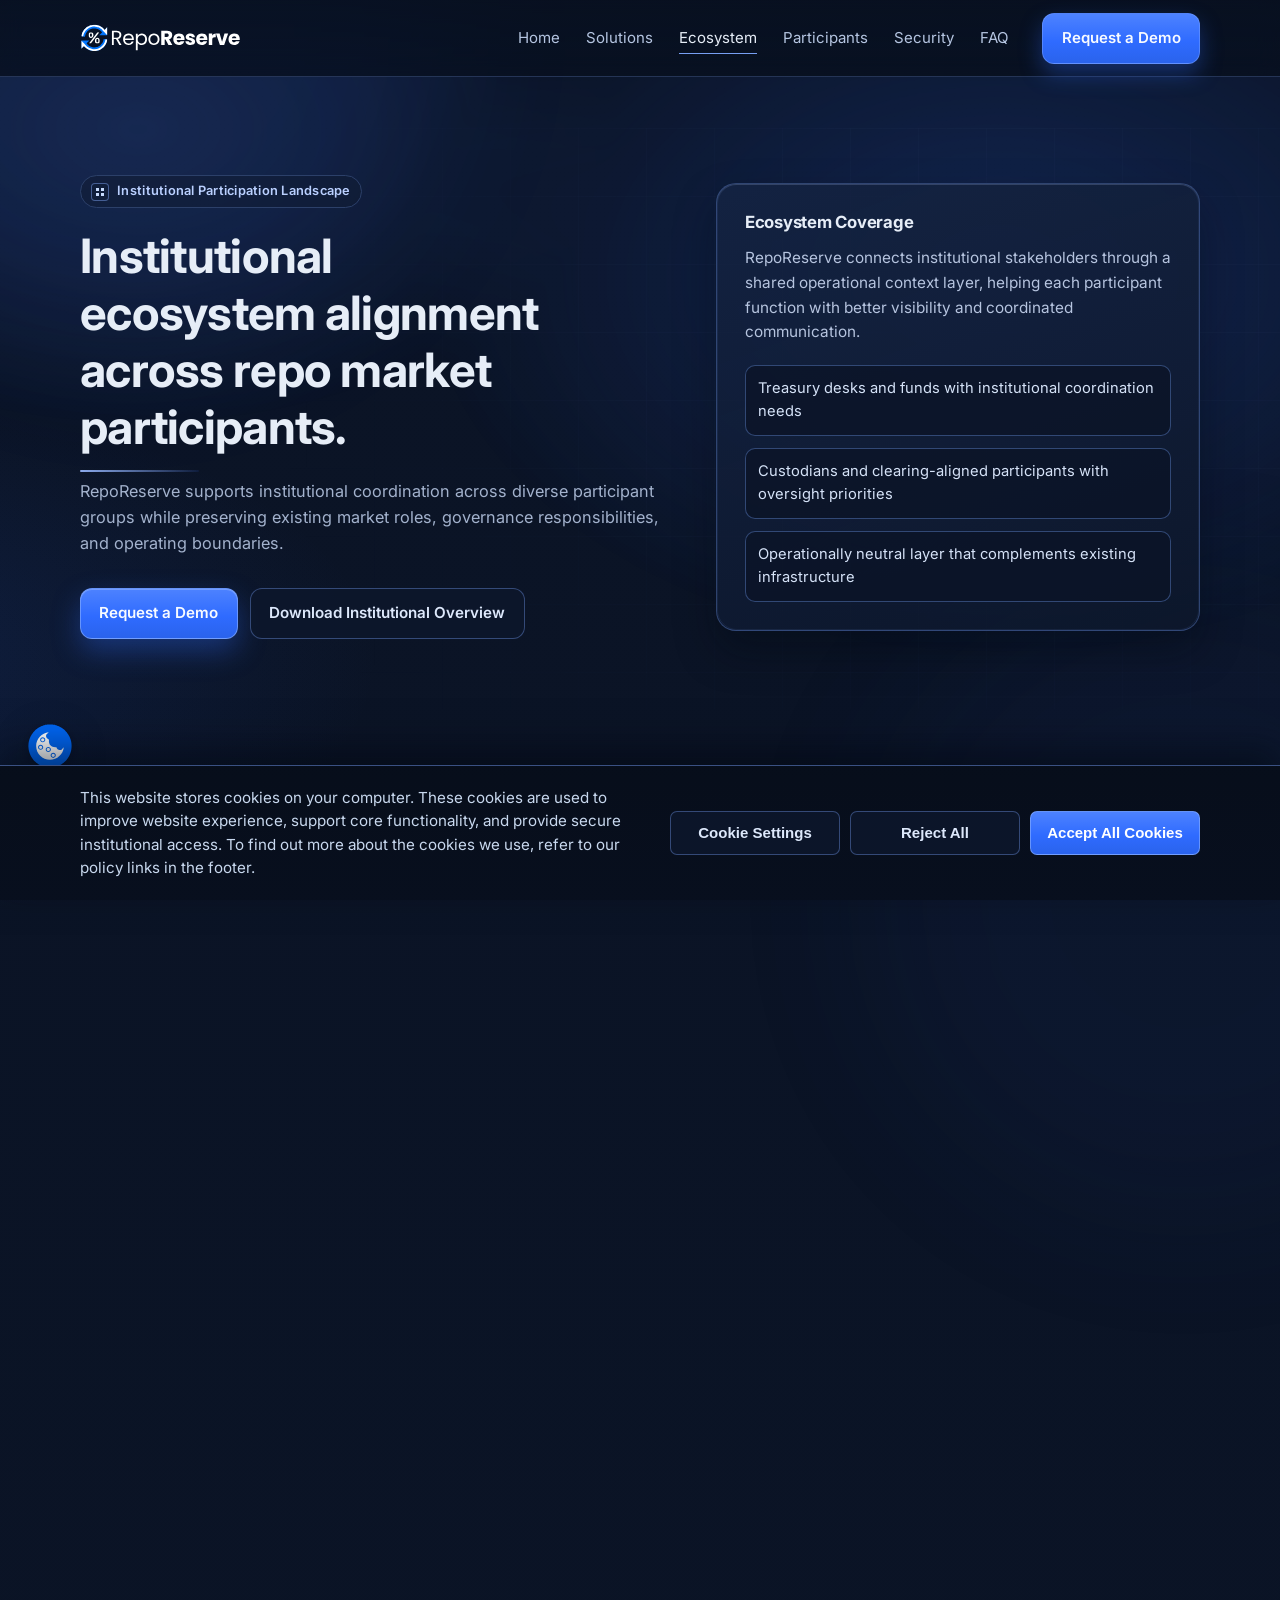
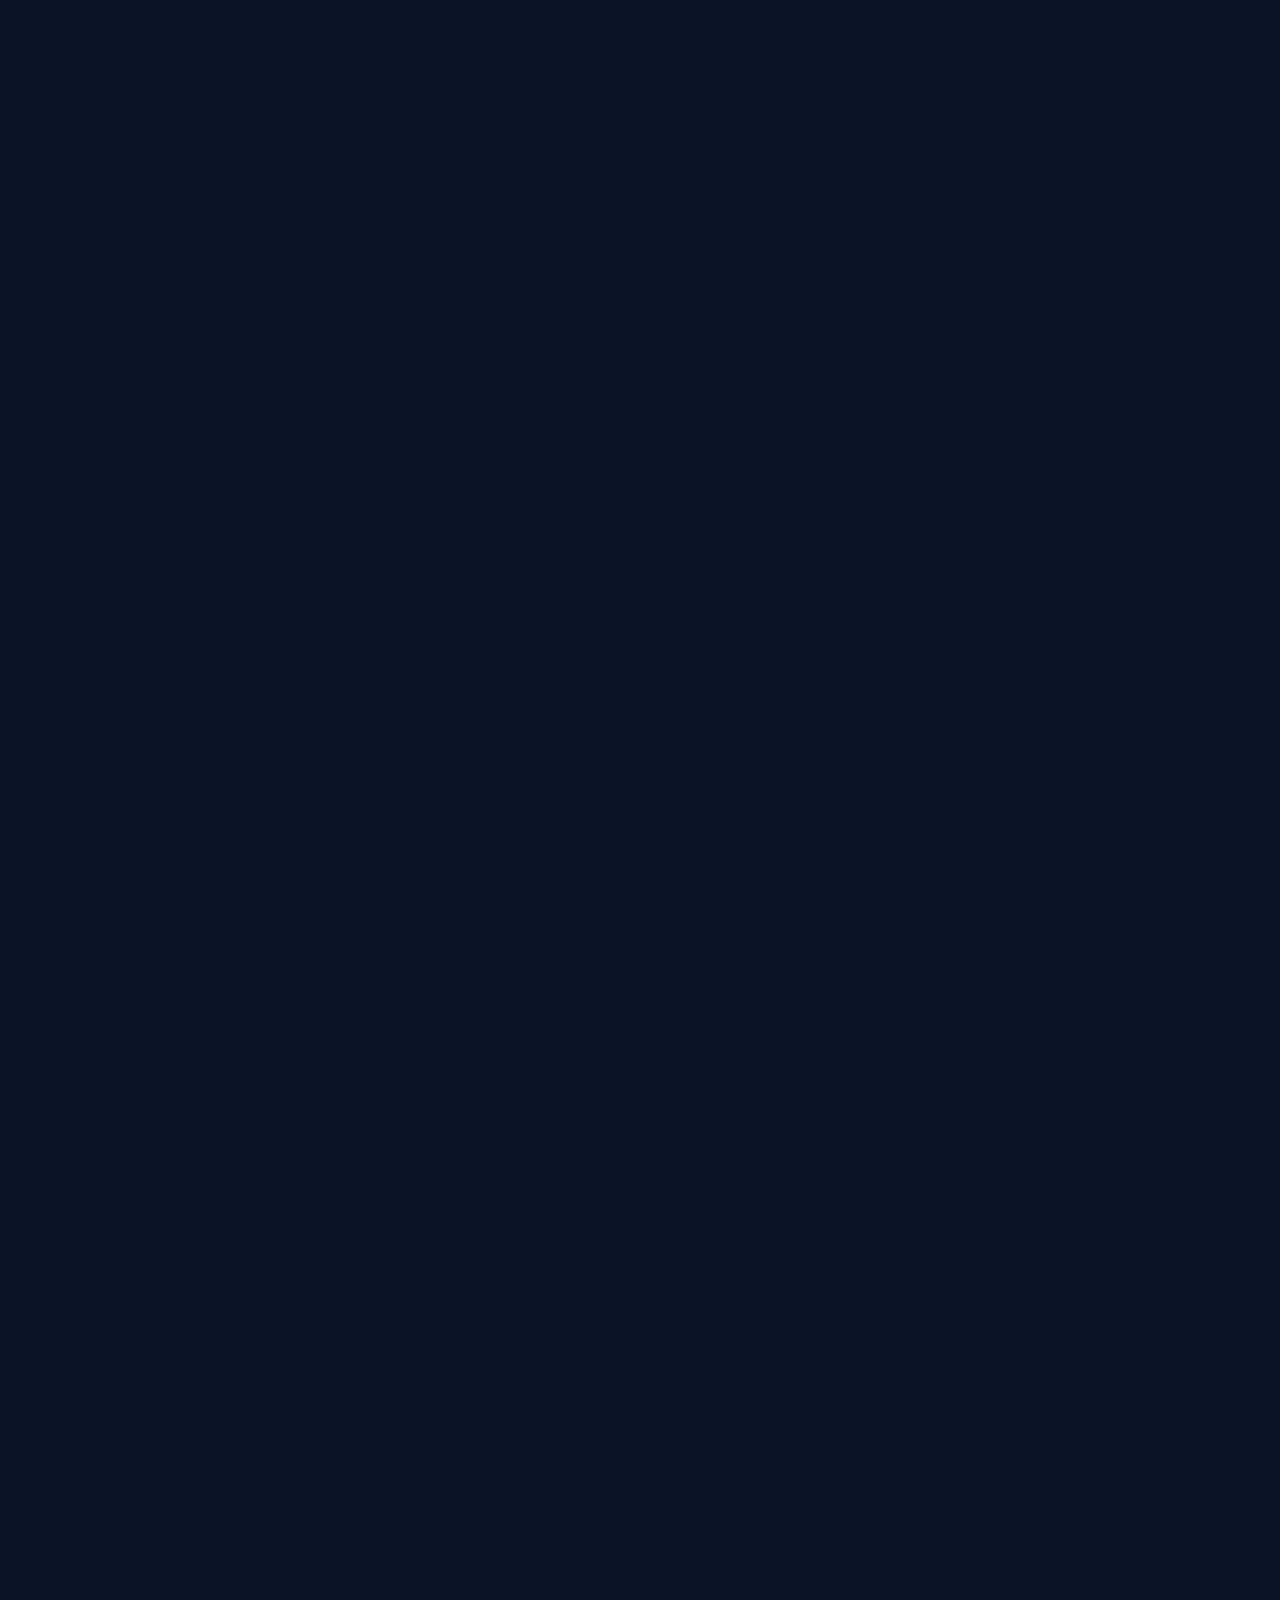
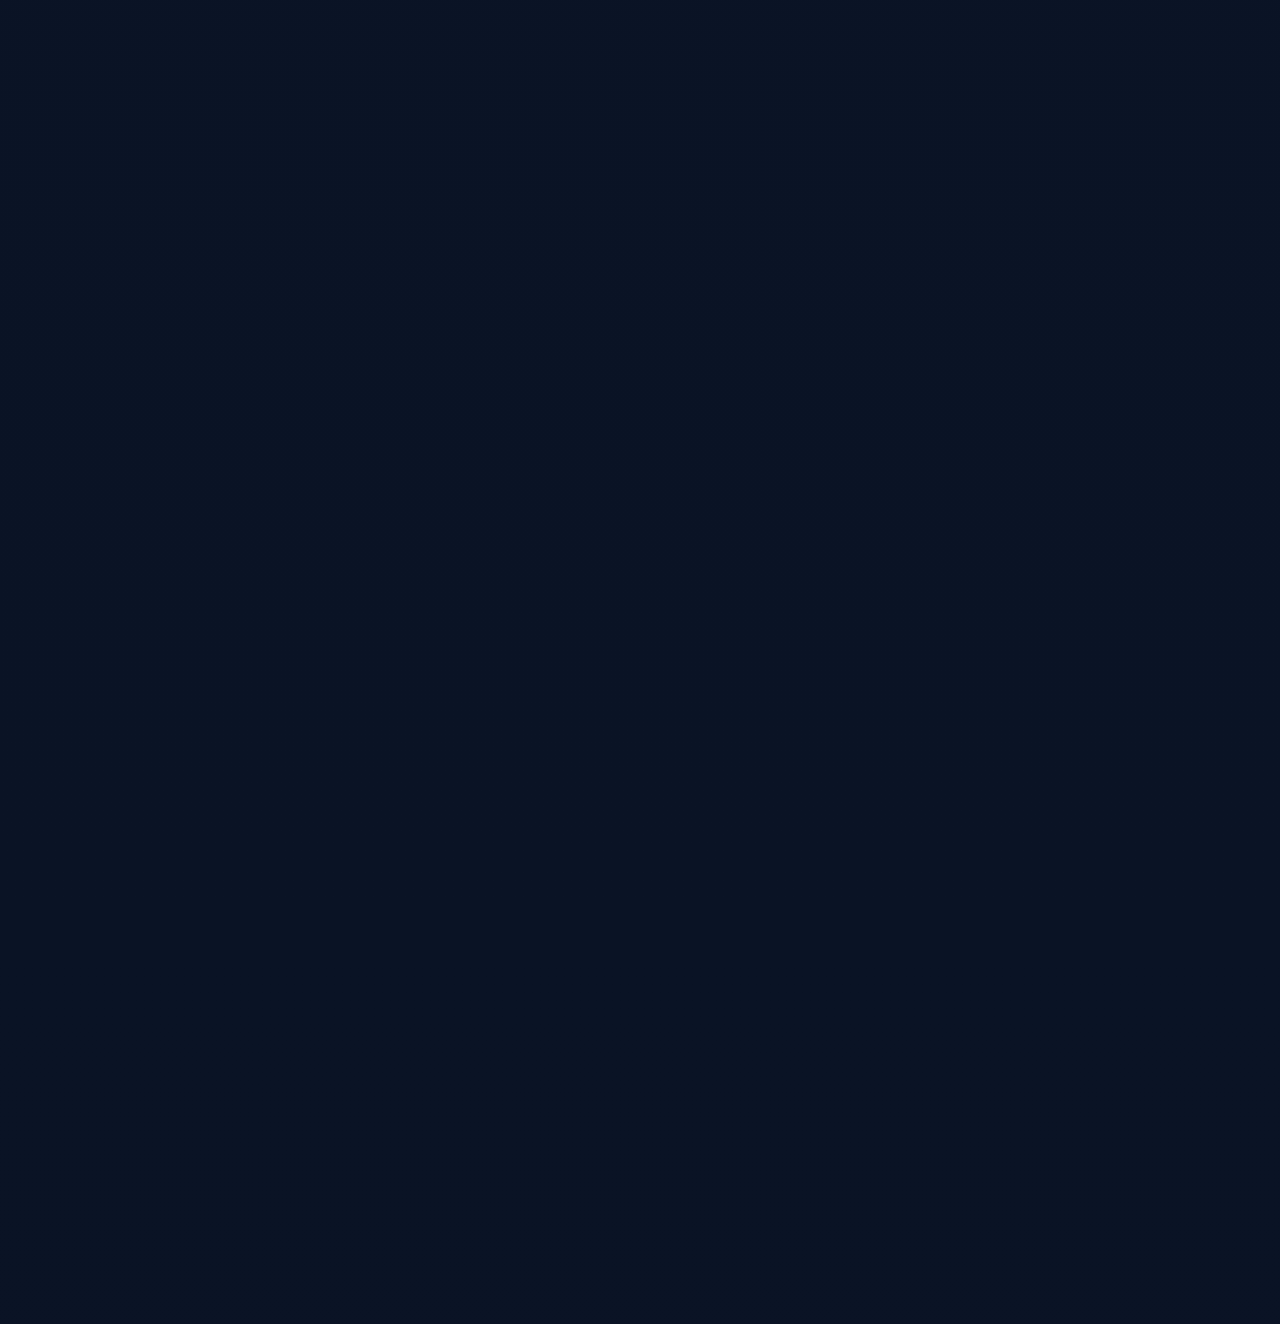
==== commit 94fc551b: "Add files via upload" ====
--- a/ecosystem.html
+++ b/ecosystem.html
@@ -1,4 +1,4 @@
-﻿<!DOCTYPE html>
+<!DOCTYPE html>
 <html lang="en">
 <head>
   <meta charset="UTF-8" />
@@ -10,8 +10,13 @@
   />
   <meta name="robots" content="index, follow, max-image-preview:large, max-snippet:-1, max-video-preview:-1" />
   <meta name="author" content="RepoReserve" />
+  <meta name="theme-color" content="#0B1426" />
   <link rel="canonical" href="https://reporeserve.com/ecosystem.html" />
-  <meta property="og:site_name" content="RepoReserve" />
+  <link rel="manifest" href="manifest.json" />
+  <link rel="icon" href="/assets/favicon.ico?v=20260326" sizes="any" />
+  <link rel="shortcut icon" href="/assets/favicon.ico?v=20260326" />
+  <link rel="apple-touch-icon" href="/assets/favicon.ico?v=20260326" />
+<meta property="og:site_name" content="RepoReserve" />
   <meta property="og:locale" content="en_US" />
   <meta property="og:type" content="website" />
   <meta property="og:title" content="Institutional Repo Ecosystem Coverage | RepoReserve" />
@@ -86,6 +91,7 @@
           width="188"
           height="42"
           loading="eager"
+          fetchpriority="high"
           decoding="async"
         />
       </a>
@@ -391,6 +397,7 @@
               width="188"
               height="42"
               loading="lazy"
+              fetchpriority="low"
               decoding="async"
             />
           </a>
@@ -561,8 +568,8 @@
     </div>
   </div>
 
-  <div class="cookie-modal" role="dialog" aria-modal="true" aria-labelledby="cookie-modal-title" aria-hidden="true">
-    <div class="cookie-modal-panel">
+  <div class="cookie-modal" role="dialog" aria-modal="true" aria-labelledby="cookie-modal-title" aria-hidden="true">
+    <div class="cookie-modal-panel">
       <button type="button" class="cookie-modal-close" aria-label="Close Cookie Settings">x</button>
       <h2 id="cookie-modal-title">RepoReserve Cookie Settings</h2>
       <p class="cookie-modal-copy">
@@ -616,88 +623,8 @@
         <button type="button" class="btn btn-secondary cookie-modal-reject">Reject All</button>
         <button type="button" class="btn btn-secondary cookie-modal-save">Save My Preferences</button>
         <button type="button" class="btn btn-primary cookie-modal-accept">Accept All Cookies</button>
-      </div>
-    </div>
-  </div>
-
-  <div class="demo-modal" role="dialog" aria-modal="true" aria-labelledby="demo-modal-title" aria-hidden="true">
-    <div class="demo-modal-panel">
-      <button type="button" class="demo-modal-close" aria-label="Close Request a Demo form">x</button>
-      <h2 id="demo-modal-title">Request a Demo</h2>
-      <form class="demo-form" novalidate>
-        <div class="demo-field">
-          <label for="business-email">Business Email<span>*</span></label>
-          <input id="business-email" name="business_email" type="email" required />
-        </div>
-
-        <div class="demo-grid-two">
-          <div class="demo-field">
-            <label for="first-name">First Name<span>*</span></label>
-            <input id="first-name" name="first_name" type="text" required />
-          </div>
-          <div class="demo-field">
-            <label for="last-name">Last Name<span>*</span></label>
-            <input id="last-name" name="last_name" type="text" required />
-          </div>
-        </div>
-
-        <div class="demo-grid-two">
-          <div class="demo-field">
-            <label for="company-name">Company Name<span>*</span></label>
-            <input id="company-name" name="company_name" type="text" required />
-          </div>
-          <div class="demo-field">
-            <label for="job-title">Job Title<span>*</span></label>
-            <input id="job-title" name="job_title" type="text" required />
-          </div>
-        </div>
-
-        <div class="demo-field">
-          <label>Service Region</label>
-          <input type="text" value="India" readonly />
-          <input type="hidden" name="service_region" value="India" />
-        </div>
-
-        <div class="demo-field">
-          <label for="phone-number">Phone Number (India)<span>*</span></label>
-          <input
-            id="phone-number"
-            name="phone_number"
-            type="tel"
-            required
-            pattern="[0-9]{10}"
-            inputmode="numeric"
-            placeholder="10-digit mobile number"
-          />
-        </div>
-
-        <div class="demo-field">
-          <label for="solution-interest">What is your solution interest?</label>
-          <select id="solution-interest" name="solution_interest">
-            <option value="">Select</option>
-            <option>Collateral visibility</option>
-            <option>Operational coordination</option>
-            <option>Risk and governance</option>
-            <option>Institutional briefing</option>
-          </select>
-        </div>
-
-        <div class="demo-assurance" aria-hidden="true">
-          <div class="demo-assurance-title">Institutional Request Handling</div>
-          <div class="demo-assurance-meta">All submissions are reviewed by our internal team.</div>
-        </div>
-
-        <p class="demo-privacy-text">
-          RepoReserve needs the contact information provided to communicate with you about products and services. For
-          information on privacy practices, review the policy links in the footer.
-        </p>
-
-        <div class="demo-actions">
-          <button type="submit" class="btn btn-primary">Submit</button>
-        </div>
-        <p class="demo-success" role="status" aria-live="polite"></p>
-      </form>
-    </div>
+      </div>
+    </div>
   </div>
 
   <button type="button" class="back-to-top" aria-label="Back to Top" aria-hidden="true">
@@ -716,3 +643,8 @@
 
 
 
+
+
+
+
+
--- a/styles.css
+++ b/styles.css
@@ -411,7 +411,7 @@
       max-width: 16ch;
     }
 
-    .hero p {
+    .hero-subtext {
       color: var(--muted);
       max-width: 61ch;
       margin: 22px 0 32px;
@@ -705,7 +705,7 @@
       text-align: center;
       color: #cad7ee;
       font-size: 1.03rem;
-      max-width: 860px;
+      max-width: 1140px;
       margin: 0 auto;
     }
 
@@ -2151,10 +2151,10 @@
     }
 
     .leader-head {
-      display: flex;
-      justify-content: space-between;
-      align-items: flex-start;
-      gap: 12px;
+      display: grid;
+      grid-template-columns: minmax(0, 1fr) auto;
+      align-items: start;
+      column-gap: 12px;
       margin-bottom: 10px;
     }
 
@@ -2181,6 +2181,7 @@
       gap: 10px;
       flex-wrap: wrap;
       flex-shrink: 0;
+      justify-self: end;
     }
 
     .leader-link {
@@ -2189,27 +2190,13 @@
       border-color: #365286;
       background: rgba(13, 23, 43, 0.72);
       min-height: 38px;
+      white-space: nowrap;
     }
 
     .leader-link:hover,
     .leader-link:focus-visible {
       border-color: #4a6fae;
       background: rgba(16, 28, 52, 0.92);
-    }
-
-    @media (max-width: 560px) {
-      .leader-head {
-        flex-direction: column;
-        gap: 8px;
-      }
-
-      .leader-actions {
-        width: 100%;
-      }
-
-      .leader-link {
-        width: 100%;
-      }
     }
 
     .leadership-note {
@@ -3281,6 +3268,8 @@
       width: min(760px, 96vw);
       max-height: min(90vh, 860px);
       overflow-y: auto;
+      -webkit-overflow-scrolling: touch;
+      overscroll-behavior: contain;
       border-radius: 12px;
       border: 1px solid #c5d2e7;
       background: #edf2fa;
@@ -3457,6 +3446,137 @@
       color: #b93b56;
     }
 
+    .briefing-modal-panel {
+      width: min(820px, 96vw);
+      background: linear-gradient(180deg, #eef3fb 0%, #e8eef8 100%);
+    }
+
+    .briefing-intro {
+      margin: 10px 0 16px;
+      padding: 14px 16px;
+      border: 1px solid #c2d0e3;
+      border-radius: 8px;
+      background: linear-gradient(180deg, #f7faff 0%, #eef4fd 100%);
+    }
+
+    .briefing-kicker {
+      margin: 0 0 6px;
+      color: #32517d;
+      font-size: 0.76rem;
+      font-weight: 700;
+      letter-spacing: 0.08em;
+      text-transform: uppercase;
+    }
+
+    .briefing-copy {
+      margin: 0;
+      color: #354b72;
+      font-size: 0.92rem;
+      line-height: 1.55;
+      max-width: 70ch;
+    }
+
+    .briefing-chip-row {
+      margin-top: 12px;
+      display: flex;
+      flex-wrap: wrap;
+      gap: 8px;
+    }
+
+    .briefing-chip {
+      display: inline-flex;
+      align-items: center;
+      min-height: 28px;
+      padding: 0.28rem 0.7rem;
+      border-radius: 999px;
+      border: 1px solid #bfd0e8;
+      background: #f4f8ff;
+      color: #395278;
+      font-size: 0.8rem;
+      font-weight: 600;
+    }
+
+    .briefing-form {
+      gap: 14px;
+    }
+
+    .briefing-grid {
+      display: grid;
+      grid-template-columns: repeat(2, minmax(0, 1fr));
+      gap: 12px;
+    }
+
+    .briefing-field {
+      gap: 7px;
+    }
+
+    .briefing-field-wide {
+      grid-column: 1 / -1;
+    }
+
+    .briefing-field textarea,
+    .briefing-field input,
+    .briefing-field select {
+      border-radius: 6px;
+      min-height: 42px;
+      border-color: #9fb4d4;
+      background: #fbfdff;
+    }
+
+    .briefing-field textarea {
+      width: 100%;
+      resize: vertical;
+      min-height: 112px;
+      padding: 0.7rem 0.75rem;
+      color: #1f2f47;
+      font-size: 0.94rem;
+      font-family: inherit;
+      line-height: 1.55;
+    }
+
+    .briefing-field textarea:focus {
+      border-color: #4f75ba;
+      outline: 2px solid rgba(79, 117, 186, 0.2);
+      outline-offset: 1px;
+      background: #ffffff;
+    }
+
+    .briefing-assurance {
+      border: 1px solid #bfd0e6;
+      border-radius: 8px;
+      background: linear-gradient(180deg, #f7faff 0%, #f0f5fd 100%);
+      padding: 12px 14px;
+    }
+
+    .briefing-assurance-title {
+      margin: 0 0 4px;
+      color: #2e4a73;
+      font-size: 0.82rem;
+      font-weight: 700;
+      letter-spacing: 0.04em;
+      text-transform: uppercase;
+    }
+
+    .briefing-assurance-text {
+      color: #5a7094;
+      font-size: 0.82rem;
+      line-height: 1.48;
+    }
+
+    .briefing-privacy-text {
+      margin-top: 0;
+    }
+
+    .briefing-actions {
+      margin-top: 2px;
+    }
+
+    .briefing-trigger {
+      -webkit-appearance: none;
+      appearance: none;
+      touch-action: manipulation;
+    }
+
     :root {
       --surface-elevated: linear-gradient(180deg, rgba(16, 27, 49, 0.92), rgba(12, 21, 40, 0.88));
       --surface-soft: linear-gradient(180deg, rgba(14, 24, 44, 0.85), rgba(11, 20, 38, 0.8));
@@ -3535,7 +3655,6 @@
       background: rgba(11, 20, 39, 0.74);
     }
 
-    .trust-box,
     .card,
     .security-card,
     .engagement-panel,
@@ -3622,33 +3741,31 @@
       touch-action: manipulation;
       display: inline-flex;
       align-items: center;
-      gap: 9px;
-      border: 1px solid rgba(116, 152, 223, 0.72);
-      border-radius: 999px;
-      padding: 0.58rem 0.9rem;
-      min-height: 40px;
-      background: linear-gradient(180deg, rgba(13, 25, 47, 0.95), rgba(9, 18, 35, 0.95));
-      color: #e3eeff;
-      font-size: 0.83rem;
-      font-weight: 600;
-      letter-spacing: 0.015em;
+      justify-content: center;
+      width: 62px;
+      height: 62px;
+      border: 1px solid rgba(140, 175, 246, 0.36);
+      border-radius: 50%;
+      padding: 0;
+      min-height: 0;
+      background: rgba(24, 42, 76, 0.42);
+      color: #ffffff;
+      font-size: 0;
       box-shadow:
-        0 14px 30px rgba(2, 7, 16, 0.44),
-        inset 0 1px 0 rgba(226, 238, 255, 0.16);
-      backdrop-filter: blur(10px);
+        0 16px 28px rgba(2, 7, 16, 0.22),
+        inset 0 1px 0 rgba(220, 233, 255, 0.16),
+        0 0 14px rgba(47, 107, 255, 0.12);
+      backdrop-filter: blur(6px);
       cursor: pointer;
       opacity: 0;
       transform: translateY(10px);
       pointer-events: none;
-      overflow: hidden;
-      isolation: isolate;
       transition:
         opacity 0.22s ease,
         transform 0.22s var(--ease-premium),
-        border-color 0.22s ease,
         background-color 0.22s ease,
-        color 0.22s ease,
-        box-shadow 0.22s ease;
+        box-shadow 0.22s ease,
+        border-color 0.22s ease;
     }
 
     .back-to-top.show {
@@ -3658,59 +3775,55 @@
     }
 
     .back-to-top::before {
+      content: none;
+    }
+
+    .back-to-top:hover,
+    .back-to-top:focus-visible {
+      border-color: rgba(166, 198, 255, 0.5);
+      background: rgba(31, 54, 96, 0.54);
+      box-shadow:
+        0 18px 32px rgba(2, 7, 16, 0.24),
+        inset 0 1px 0 rgba(224, 236, 255, 0.18),
+        0 0 18px rgba(47, 107, 255, 0.16);
+      outline: none;
+    }
+
+    .back-to-top:hover::before,
+    .back-to-top:focus-visible::before {
+      content: none;
+    }
+
+    .back-to-top-icon {
+      width: 16px;
+      height: 16px;
+      display: inline-flex;
+      align-items: center;
+      justify-content: center;
+      border: none;
+      background: transparent;
+      box-shadow: none;
+      color: transparent;
+      position: relative;
+      margin: 0;
+      transition: transform 0.22s var(--ease-premium), opacity 0.22s ease;
+    }
+
+    .back-to-top-icon::before {
       content: "";
       position: absolute;
-      inset: 0;
-      background: linear-gradient(
-        110deg,
-        transparent 26%,
-        rgba(155, 189, 255, 0.2) 50%,
-        transparent 74%
-      );
-      transform: translateX(-120%);
-      transition: transform 0.62s ease;
-      pointer-events: none;
-      z-index: -1;
-    }
-
-    .back-to-top:hover,
-    .back-to-top:focus-visible {
-      border-color: rgba(147, 180, 247, 0.98);
-      background: linear-gradient(180deg, rgba(15, 28, 52, 0.98), rgba(12, 24, 46, 0.98));
-      color: #f1f6ff;
-      box-shadow:
-        0 18px 34px rgba(2, 7, 16, 0.5),
-        inset 0 1px 0 rgba(236, 244, 255, 0.24);
-      outline: none;
-    }
-
-    .back-to-top:hover::before,
-    .back-to-top:focus-visible::before {
-      transform: translateX(120%);
-    }
-
-    .back-to-top-icon {
-      width: 22px;
-      height: 22px;
-      border-radius: 50%;
-      border: 1px solid rgba(131, 168, 237, 0.78);
-      display: inline-grid;
-      place-items: center;
-      font-size: 0.76rem;
-      line-height: 1;
-      flex-shrink: 0;
-      color: #dcebff;
-      background: linear-gradient(180deg, rgba(56, 114, 255, 0.35), rgba(47, 107, 255, 0.2));
-      box-shadow:
-        0 4px 10px rgba(20, 55, 128, 0.34),
-        inset 0 1px 0 rgba(231, 239, 255, 0.2);
-      transition: transform 0.22s var(--ease-premium), border-color 0.22s ease;
+      width: 10px;
+      height: 10px;
+      top: 50%;
+      left: 50%;
+      border-top: 2px solid rgba(255, 255, 255, 0.96);
+      border-left: 2px solid rgba(255, 255, 255, 0.96);
+      transform: translate(-50%, -35%) rotate(45deg);
     }
 
     .back-to-top:hover .back-to-top-icon,
     .back-to-top:focus-visible .back-to-top-icon {
       transform: translateY(-1px);
-      border-color: rgba(159, 191, 255, 0.95);
     }
 
     .back-to-top:active {
@@ -3857,6 +3970,109 @@
 
     .demo-actions .btn {
       border-radius: 10px;
+    }
+
+    .briefing-modal-panel {
+      border-color: rgba(102, 138, 214, 0.74);
+      background:
+        radial-gradient(620px 260px at 88% -8%, rgba(47, 107, 255, 0.16), transparent 52%),
+        linear-gradient(180deg, rgba(15, 25, 46, 0.985), rgba(9, 18, 34, 0.995));
+      box-shadow:
+        0 28px 58px rgba(2, 7, 16, 0.58),
+        inset 0 1px 0 rgba(232, 240, 255, 0.1);
+    }
+
+    .briefing-modal-panel h2 {
+      color: #edf3ff;
+    }
+
+    .briefing-intro {
+      border: 1px solid rgba(84, 116, 184, 0.54);
+      border-radius: 12px;
+      background:
+        linear-gradient(180deg, rgba(18, 31, 57, 0.9), rgba(12, 22, 41, 0.84));
+      box-shadow:
+        inset 0 1px 0 rgba(233, 240, 255, 0.08),
+        0 10px 22px rgba(2, 7, 16, 0.18);
+    }
+
+    .briefing-kicker {
+      color: #8fb4ff;
+      letter-spacing: 0.12em;
+    }
+
+    .briefing-copy {
+      color: #d2dff5;
+    }
+
+    .briefing-chip {
+      min-height: 30px;
+      border-radius: 10px;
+      border: 1px solid rgba(86, 120, 189, 0.52);
+      background: rgba(11, 20, 38, 0.52);
+      color: #d5e3f9;
+      font-size: 0.79rem;
+      font-weight: 600;
+      letter-spacing: 0.015em;
+      box-shadow: inset 0 1px 0 rgba(233, 240, 255, 0.06);
+    }
+
+    .briefing-field label {
+      color: #d4e0f4;
+      font-weight: 600;
+    }
+
+    .briefing-field input,
+    .briefing-field select,
+    .briefing-field textarea {
+      border: 1px solid rgba(86, 120, 189, 0.58);
+      border-radius: 10px;
+      background: linear-gradient(180deg, rgba(9, 18, 34, 0.92), rgba(11, 20, 38, 0.92));
+      color: #eef4ff;
+      box-shadow:
+        inset 0 1px 0 rgba(234, 241, 255, 0.05),
+        0 1px 0 rgba(8, 15, 29, 0.4);
+    }
+
+    .briefing-field input::placeholder,
+    .briefing-field textarea::placeholder {
+      color: #8fa7cc;
+    }
+
+    .briefing-field input:focus,
+    .briefing-field select:focus,
+    .briefing-field textarea:focus {
+      border-color: rgba(130, 168, 242, 0.96);
+      outline: 2px solid rgba(47, 107, 255, 0.22);
+      background: linear-gradient(180deg, rgba(10, 20, 38, 0.98), rgba(12, 22, 42, 0.98));
+    }
+
+    .briefing-field input[readonly] {
+      background: linear-gradient(180deg, rgba(14, 25, 46, 0.8), rgba(12, 22, 40, 0.8));
+      border-color: rgba(84, 116, 184, 0.44);
+      color: #b8cae8;
+    }
+
+    .briefing-assurance {
+      border: 1px solid rgba(84, 116, 184, 0.52);
+      border-radius: 12px;
+      background:
+        linear-gradient(180deg, rgba(15, 27, 49, 0.88), rgba(11, 20, 38, 0.84));
+      box-shadow: inset 0 1px 0 rgba(233, 240, 255, 0.06);
+    }
+
+    .briefing-assurance-title {
+      color: #e2ecff;
+      letter-spacing: 0.08em;
+    }
+
+    .briefing-assurance-text,
+    .briefing-privacy-text {
+      color: #a7bcdf;
+    }
+
+    .briefing-actions .btn {
+      min-width: 142px;
     }
 
     /* Performance tuning: render sections lazily and avoid always-on animation loops */
@@ -4125,6 +4341,16 @@
         padding: 74px 0;
       }
 
+      .leader-head {
+        padding-right: 0 !important;
+        min-height: 0 !important;
+      }
+
+      .leader-actions {
+        position: static !important;
+        margin-top: 8px !important;
+      }
+
       .logo {
         width: 146px;
         height: 38px;
@@ -4251,40 +4477,44 @@
       .demo-modal-panel {
         width: 100%;
         padding: 14px;
+        max-height: calc(100dvh - 20px);
       }
 
       .demo-grid-two {
         grid-template-columns: 1fr;
       }
 
+      .briefing-grid {
+        grid-template-columns: 1fr;
+      }
+
       .demo-assurance {
         width: 100%;
       }
 
       .demo-recaptcha-wrap {
         width: 100%;
-        overflow: hidden;
+        overflow: visible;
       }
 
       .demo-recaptcha {
-        transform: scale(0.92);
-        transform-origin: left top;
         min-height: 72px;
       }
 
       .back-to-top {
         right: 14px;
         bottom: 16px;
-        width: 46px;
-        height: 46px;
+        width: 52px;
+        height: 52px;
         padding: 0;
         justify-content: center;
-        border-radius: 12px;
-        border-color: rgba(128, 165, 237, 0.84);
-        background: linear-gradient(180deg, rgba(17, 31, 57, 0.96), rgba(11, 21, 40, 0.96));
+        border-radius: 50%;
+        border-color: rgba(140, 175, 246, 0.36);
+        background: rgba(24, 42, 76, 0.42);
         box-shadow:
-          0 14px 26px rgba(2, 7, 16, 0.5),
-          inset 0 1px 0 rgba(236, 244, 255, 0.2);
+          0 12px 22px rgba(2, 7, 16, 0.22),
+          inset 0 1px 0 rgba(220, 233, 255, 0.16),
+          0 0 14px rgba(47, 107, 255, 0.12);
       }
 
       .back-to-top::before {
@@ -4301,9 +4531,150 @@
       }
 
       .back-to-top-icon {
-        width: 24px;
-        height: 24px;
-        font-size: 0.8rem;
+        width: 16px;
+        height: 16px;
+      }
+
+      .back-to-top-icon::before {
+        width: 9px;
+        height: 9px;
+      }
+    }
+
+    @keyframes cookieFabSwingIn {
+      0% {
+        opacity: 0;
+        transform: translate3d(-18px, 0, 0) rotate(-8deg) scale(0.97);
+      }
+
+      52% {
+        opacity: 1;
+        transform: translate3d(2px, 0, 0) rotate(2.5deg) scale(1);
+      }
+
+      78% {
+        transform: translate3d(-1px, 0, 0) rotate(-1deg) scale(1);
+      }
+
+      100% {
+        opacity: 1;
+        transform: translate3d(0, 0, 0) rotate(0deg) scale(1);
+      }
+    }
+
+    @keyframes cookieFabSwingInMobile {
+      0% {
+        opacity: 0;
+        transform: translate3d(-24px, 0, 0) rotate(-10deg) scale(0.96);
+      }
+
+      50% {
+        opacity: 1;
+        transform: translate3d(3px, 0, 0) rotate(3deg) scale(1);
+      }
+
+      78% {
+        transform: translate3d(-1px, 0, 0) rotate(-1.2deg) scale(1);
+      }
+
+      100% {
+        opacity: 1;
+        transform: translate3d(0, 0, 0) rotate(0deg) scale(1);
+      }
+    }
+
+    .cookie-fab.footer-cookie-settings {
+      position: fixed;
+      left: 18px;
+      bottom: 18px;
+      z-index: 58;
+      width: 64px;
+      height: 64px;
+      padding: 0;
+      border: none;
+      border-radius: 0;
+      display: inline-flex;
+      align-items: center;
+      justify-content: center;
+      background: transparent;
+      box-shadow: none;
+      transition: transform 0.22s ease, filter 0.22s ease, opacity 0.22s ease;
+      -webkit-appearance: none;
+      appearance: none;
+      -webkit-tap-highlight-color: transparent;
+      touch-action: manipulation;
+      transform-origin: 22% 50%;
+      will-change: transform, opacity;
+      animation: cookieFabSwingIn 1.4s cubic-bezier(0.24, 0.82, 0.28, 1) 0.16s both;
+    }
+
+    .cookie-fab.footer-cookie-settings:hover,
+    .cookie-fab.footer-cookie-settings:focus-visible {
+      transform: translateY(-2px);
+      filter: drop-shadow(0 10px 18px rgba(7, 16, 31, 0.34));
+      outline: none;
+    }
+
+    .cookie-fab-shell {
+      position: relative;
+      width: auto;
+      height: auto;
+      display: inline-flex;
+      align-items: center;
+      justify-content: center;
+    }
+
+    .cookie-fab-image {
+      width: 54px;
+      height: 54px;
+      display: block;
+      object-fit: contain;
+      filter:
+        drop-shadow(0 2px 3px rgba(4, 10, 19, 0.24))
+        drop-shadow(0 10px 18px rgba(7, 16, 31, 0.2));
+      transition: transform 0.22s ease, filter 0.22s ease, opacity 0.22s ease;
+      pointer-events: none;
+    }
+
+    .cookie-fab.footer-cookie-settings:hover .cookie-fab-image,
+    .cookie-fab.footer-cookie-settings:focus-visible .cookie-fab-image {
+      transform: translateY(-1px);
+      filter:
+        drop-shadow(0 2px 3px rgba(4, 10, 19, 0.26))
+        drop-shadow(0 12px 20px rgba(17, 46, 104, 0.26));
+    }
+
+    body.perf-lite .cookie-fab.footer-cookie-settings {
+      animation-duration: 1.4s !important;
+      animation-iteration-count: 1 !important;
+      transition-duration: 0.22s !important;
+    }
+
+    body.perf-lite .cookie-fab-image {
+      transition-duration: 0.22s !important;
+    }
+
+    body.cookie-banner-visible .cookie-fab.footer-cookie-settings {
+      bottom: 122px;
+    }
+
+    @media (max-width: 900px) {
+      .cookie-fab.footer-cookie-settings {
+        left: 14px;
+        bottom: 14px;
+        width: 58px;
+        height: 58px;
+        animation-name: cookieFabSwingInMobile;
+        animation-duration: 1.5s;
+      }
+
+      .cookie-fab-image {
+        width: 48px;
+        height: 48px;
+      }
+
+      body.cookie-banner-visible .cookie-fab.footer-cookie-settings {
+        bottom: 206px;
       }
     }
 
--- a/styles.css
+++ b/styles.css
@@ -411,7 +411,7 @@
       max-width: 16ch;
     }
 
-    .hero p {
+    .hero-subtext {
       color: var(--muted);
       max-width: 61ch;
       margin: 22px 0 32px;
@@ -705,7 +705,7 @@
       text-align: center;
       color: #cad7ee;
       font-size: 1.03rem;
-      max-width: 860px;
+      max-width: 1140px;
       margin: 0 auto;
     }
 
@@ -2151,10 +2151,10 @@
     }
 
     .leader-head {
-      display: flex;
-      justify-content: space-between;
-      align-items: flex-start;
-      gap: 12px;
+      display: grid;
+      grid-template-columns: minmax(0, 1fr) auto;
+      align-items: start;
+      column-gap: 12px;
       margin-bottom: 10px;
     }
 
@@ -2181,6 +2181,7 @@
       gap: 10px;
       flex-wrap: wrap;
       flex-shrink: 0;
+      justify-self: end;
     }
 
     .leader-link {
@@ -2189,27 +2190,13 @@
       border-color: #365286;
       background: rgba(13, 23, 43, 0.72);
       min-height: 38px;
+      white-space: nowrap;
     }
 
     .leader-link:hover,
     .leader-link:focus-visible {
       border-color: #4a6fae;
       background: rgba(16, 28, 52, 0.92);
-    }
-
-    @media (max-width: 560px) {
-      .leader-head {
-        flex-direction: column;
-        gap: 8px;
-      }
-
-      .leader-actions {
-        width: 100%;
-      }
-
-      .leader-link {
-        width: 100%;
-      }
     }
 
     .leadership-note {
@@ -3281,6 +3268,8 @@
       width: min(760px, 96vw);
       max-height: min(90vh, 860px);
       overflow-y: auto;
+      -webkit-overflow-scrolling: touch;
+      overscroll-behavior: contain;
       border-radius: 12px;
       border: 1px solid #c5d2e7;
       background: #edf2fa;
@@ -3457,6 +3446,137 @@
       color: #b93b56;
     }
 
+    .briefing-modal-panel {
+      width: min(820px, 96vw);
+      background: linear-gradient(180deg, #eef3fb 0%, #e8eef8 100%);
+    }
+
+    .briefing-intro {
+      margin: 10px 0 16px;
+      padding: 14px 16px;
+      border: 1px solid #c2d0e3;
+      border-radius: 8px;
+      background: linear-gradient(180deg, #f7faff 0%, #eef4fd 100%);
+    }
+
+    .briefing-kicker {
+      margin: 0 0 6px;
+      color: #32517d;
+      font-size: 0.76rem;
+      font-weight: 700;
+      letter-spacing: 0.08em;
+      text-transform: uppercase;
+    }
+
+    .briefing-copy {
+      margin: 0;
+      color: #354b72;
+      font-size: 0.92rem;
+      line-height: 1.55;
+      max-width: 70ch;
+    }
+
+    .briefing-chip-row {
+      margin-top: 12px;
+      display: flex;
+      flex-wrap: wrap;
+      gap: 8px;
+    }
+
+    .briefing-chip {
+      display: inline-flex;
+      align-items: center;
+      min-height: 28px;
+      padding: 0.28rem 0.7rem;
+      border-radius: 999px;
+      border: 1px solid #bfd0e8;
+      background: #f4f8ff;
+      color: #395278;
+      font-size: 0.8rem;
+      font-weight: 600;
+    }
+
+    .briefing-form {
+      gap: 14px;
+    }
+
+    .briefing-grid {
+      display: grid;
+      grid-template-columns: repeat(2, minmax(0, 1fr));
+      gap: 12px;
+    }
+
+    .briefing-field {
+      gap: 7px;
+    }
+
+    .briefing-field-wide {
+      grid-column: 1 / -1;
+    }
+
+    .briefing-field textarea,
+    .briefing-field input,
+    .briefing-field select {
+      border-radius: 6px;
+      min-height: 42px;
+      border-color: #9fb4d4;
+      background: #fbfdff;
+    }
+
+    .briefing-field textarea {
+      width: 100%;
+      resize: vertical;
+      min-height: 112px;
+      padding: 0.7rem 0.75rem;
+      color: #1f2f47;
+      font-size: 0.94rem;
+      font-family: inherit;
+      line-height: 1.55;
+    }
+
+    .briefing-field textarea:focus {
+      border-color: #4f75ba;
+      outline: 2px solid rgba(79, 117, 186, 0.2);
+      outline-offset: 1px;
+      background: #ffffff;
+    }
+
+    .briefing-assurance {
+      border: 1px solid #bfd0e6;
+      border-radius: 8px;
+      background: linear-gradient(180deg, #f7faff 0%, #f0f5fd 100%);
+      padding: 12px 14px;
+    }
+
+    .briefing-assurance-title {
+      margin: 0 0 4px;
+      color: #2e4a73;
+      font-size: 0.82rem;
+      font-weight: 700;
+      letter-spacing: 0.04em;
+      text-transform: uppercase;
+    }
+
+    .briefing-assurance-text {
+      color: #5a7094;
+      font-size: 0.82rem;
+      line-height: 1.48;
+    }
+
+    .briefing-privacy-text {
+      margin-top: 0;
+    }
+
+    .briefing-actions {
+      margin-top: 2px;
+    }
+
+    .briefing-trigger {
+      -webkit-appearance: none;
+      appearance: none;
+      touch-action: manipulation;
+    }
+
     :root {
       --surface-elevated: linear-gradient(180deg, rgba(16, 27, 49, 0.92), rgba(12, 21, 40, 0.88));
       --surface-soft: linear-gradient(180deg, rgba(14, 24, 44, 0.85), rgba(11, 20, 38, 0.8));
@@ -3535,7 +3655,6 @@
       background: rgba(11, 20, 39, 0.74);
     }
 
-    .trust-box,
     .card,
     .security-card,
     .engagement-panel,
@@ -3622,33 +3741,31 @@
       touch-action: manipulation;
       display: inline-flex;
       align-items: center;
-      gap: 9px;
-      border: 1px solid rgba(116, 152, 223, 0.72);
-      border-radius: 999px;
-      padding: 0.58rem 0.9rem;
-      min-height: 40px;
-      background: linear-gradient(180deg, rgba(13, 25, 47, 0.95), rgba(9, 18, 35, 0.95));
-      color: #e3eeff;
-      font-size: 0.83rem;
-      font-weight: 600;
-      letter-spacing: 0.015em;
+      justify-content: center;
+      width: 62px;
+      height: 62px;
+      border: 1px solid rgba(140, 175, 246, 0.36);
+      border-radius: 50%;
+      padding: 0;
+      min-height: 0;
+      background: rgba(24, 42, 76, 0.42);
+      color: #ffffff;
+      font-size: 0;
       box-shadow:
-        0 14px 30px rgba(2, 7, 16, 0.44),
-        inset 0 1px 0 rgba(226, 238, 255, 0.16);
-      backdrop-filter: blur(10px);
+        0 16px 28px rgba(2, 7, 16, 0.22),
+        inset 0 1px 0 rgba(220, 233, 255, 0.16),
+        0 0 14px rgba(47, 107, 255, 0.12);
+      backdrop-filter: blur(6px);
       cursor: pointer;
       opacity: 0;
       transform: translateY(10px);
       pointer-events: none;
-      overflow: hidden;
-      isolation: isolate;
       transition:
         opacity 0.22s ease,
         transform 0.22s var(--ease-premium),
-        border-color 0.22s ease,
         background-color 0.22s ease,
-        color 0.22s ease,
-        box-shadow 0.22s ease;
+        box-shadow 0.22s ease,
+        border-color 0.22s ease;
     }
 
     .back-to-top.show {
@@ -3658,59 +3775,55 @@
     }
 
     .back-to-top::before {
+      content: none;
+    }
+
+    .back-to-top:hover,
+    .back-to-top:focus-visible {
+      border-color: rgba(166, 198, 255, 0.5);
+      background: rgba(31, 54, 96, 0.54);
+      box-shadow:
+        0 18px 32px rgba(2, 7, 16, 0.24),
+        inset 0 1px 0 rgba(224, 236, 255, 0.18),
+        0 0 18px rgba(47, 107, 255, 0.16);
+      outline: none;
+    }
+
+    .back-to-top:hover::before,
+    .back-to-top:focus-visible::before {
+      content: none;
+    }
+
+    .back-to-top-icon {
+      width: 16px;
+      height: 16px;
+      display: inline-flex;
+      align-items: center;
+      justify-content: center;
+      border: none;
+      background: transparent;
+      box-shadow: none;
+      color: transparent;
+      position: relative;
+      margin: 0;
+      transition: transform 0.22s var(--ease-premium), opacity 0.22s ease;
+    }
+
+    .back-to-top-icon::before {
       content: "";
       position: absolute;
-      inset: 0;
-      background: linear-gradient(
-        110deg,
-        transparent 26%,
-        rgba(155, 189, 255, 0.2) 50%,
-        transparent 74%
-      );
-      transform: translateX(-120%);
-      transition: transform 0.62s ease;
-      pointer-events: none;
-      z-index: -1;
-    }
-
-    .back-to-top:hover,
-    .back-to-top:focus-visible {
-      border-color: rgba(147, 180, 247, 0.98);
-      background: linear-gradient(180deg, rgba(15, 28, 52, 0.98), rgba(12, 24, 46, 0.98));
-      color: #f1f6ff;
-      box-shadow:
-        0 18px 34px rgba(2, 7, 16, 0.5),
-        inset 0 1px 0 rgba(236, 244, 255, 0.24);
-      outline: none;
-    }
-
-    .back-to-top:hover::before,
-    .back-to-top:focus-visible::before {
-      transform: translateX(120%);
-    }
-
-    .back-to-top-icon {
-      width: 22px;
-      height: 22px;
-      border-radius: 50%;
-      border: 1px solid rgba(131, 168, 237, 0.78);
-      display: inline-grid;
-      place-items: center;
-      font-size: 0.76rem;
-      line-height: 1;
-      flex-shrink: 0;
-      color: #dcebff;
-      background: linear-gradient(180deg, rgba(56, 114, 255, 0.35), rgba(47, 107, 255, 0.2));
-      box-shadow:
-        0 4px 10px rgba(20, 55, 128, 0.34),
-        inset 0 1px 0 rgba(231, 239, 255, 0.2);
-      transition: transform 0.22s var(--ease-premium), border-color 0.22s ease;
+      width: 10px;
+      height: 10px;
+      top: 50%;
+      left: 50%;
+      border-top: 2px solid rgba(255, 255, 255, 0.96);
+      border-left: 2px solid rgba(255, 255, 255, 0.96);
+      transform: translate(-50%, -35%) rotate(45deg);
     }
 
     .back-to-top:hover .back-to-top-icon,
     .back-to-top:focus-visible .back-to-top-icon {
       transform: translateY(-1px);
-      border-color: rgba(159, 191, 255, 0.95);
     }
 
     .back-to-top:active {
@@ -3857,6 +3970,109 @@
 
     .demo-actions .btn {
       border-radius: 10px;
+    }
+
+    .briefing-modal-panel {
+      border-color: rgba(102, 138, 214, 0.74);
+      background:
+        radial-gradient(620px 260px at 88% -8%, rgba(47, 107, 255, 0.16), transparent 52%),
+        linear-gradient(180deg, rgba(15, 25, 46, 0.985), rgba(9, 18, 34, 0.995));
+      box-shadow:
+        0 28px 58px rgba(2, 7, 16, 0.58),
+        inset 0 1px 0 rgba(232, 240, 255, 0.1);
+    }
+
+    .briefing-modal-panel h2 {
+      color: #edf3ff;
+    }
+
+    .briefing-intro {
+      border: 1px solid rgba(84, 116, 184, 0.54);
+      border-radius: 12px;
+      background:
+        linear-gradient(180deg, rgba(18, 31, 57, 0.9), rgba(12, 22, 41, 0.84));
+      box-shadow:
+        inset 0 1px 0 rgba(233, 240, 255, 0.08),
+        0 10px 22px rgba(2, 7, 16, 0.18);
+    }
+
+    .briefing-kicker {
+      color: #8fb4ff;
+      letter-spacing: 0.12em;
+    }
+
+    .briefing-copy {
+      color: #d2dff5;
+    }
+
+    .briefing-chip {
+      min-height: 30px;
+      border-radius: 10px;
+      border: 1px solid rgba(86, 120, 189, 0.52);
+      background: rgba(11, 20, 38, 0.52);
+      color: #d5e3f9;
+      font-size: 0.79rem;
+      font-weight: 600;
+      letter-spacing: 0.015em;
+      box-shadow: inset 0 1px 0 rgba(233, 240, 255, 0.06);
+    }
+
+    .briefing-field label {
+      color: #d4e0f4;
+      font-weight: 600;
+    }
+
+    .briefing-field input,
+    .briefing-field select,
+    .briefing-field textarea {
+      border: 1px solid rgba(86, 120, 189, 0.58);
+      border-radius: 10px;
+      background: linear-gradient(180deg, rgba(9, 18, 34, 0.92), rgba(11, 20, 38, 0.92));
+      color: #eef4ff;
+      box-shadow:
+        inset 0 1px 0 rgba(234, 241, 255, 0.05),
+        0 1px 0 rgba(8, 15, 29, 0.4);
+    }
+
+    .briefing-field input::placeholder,
+    .briefing-field textarea::placeholder {
+      color: #8fa7cc;
+    }
+
+    .briefing-field input:focus,
+    .briefing-field select:focus,
+    .briefing-field textarea:focus {
+      border-color: rgba(130, 168, 242, 0.96);
+      outline: 2px solid rgba(47, 107, 255, 0.22);
+      background: linear-gradient(180deg, rgba(10, 20, 38, 0.98), rgba(12, 22, 42, 0.98));
+    }
+
+    .briefing-field input[readonly] {
+      background: linear-gradient(180deg, rgba(14, 25, 46, 0.8), rgba(12, 22, 40, 0.8));
+      border-color: rgba(84, 116, 184, 0.44);
+      color: #b8cae8;
+    }
+
+    .briefing-assurance {
+      border: 1px solid rgba(84, 116, 184, 0.52);
+      border-radius: 12px;
+      background:
+        linear-gradient(180deg, rgba(15, 27, 49, 0.88), rgba(11, 20, 38, 0.84));
+      box-shadow: inset 0 1px 0 rgba(233, 240, 255, 0.06);
+    }
+
+    .briefing-assurance-title {
+      color: #e2ecff;
+      letter-spacing: 0.08em;
+    }
+
+    .briefing-assurance-text,
+    .briefing-privacy-text {
+      color: #a7bcdf;
+    }
+
+    .briefing-actions .btn {
+      min-width: 142px;
     }
 
     /* Performance tuning: render sections lazily and avoid always-on animation loops */
@@ -4125,6 +4341,16 @@
         padding: 74px 0;
       }
 
+      .leader-head {
+        padding-right: 0 !important;
+        min-height: 0 !important;
+      }
+
+      .leader-actions {
+        position: static !important;
+        margin-top: 8px !important;
+      }
+
       .logo {
         width: 146px;
         height: 38px;
@@ -4251,40 +4477,44 @@
       .demo-modal-panel {
         width: 100%;
         padding: 14px;
+        max-height: calc(100dvh - 20px);
       }
 
       .demo-grid-two {
         grid-template-columns: 1fr;
       }
 
+      .briefing-grid {
+        grid-template-columns: 1fr;
+      }
+
       .demo-assurance {
         width: 100%;
       }
 
       .demo-recaptcha-wrap {
         width: 100%;
-        overflow: hidden;
+        overflow: visible;
       }
 
       .demo-recaptcha {
-        transform: scale(0.92);
-        transform-origin: left top;
         min-height: 72px;
       }
 
       .back-to-top {
         right: 14px;
         bottom: 16px;
-        width: 46px;
-        height: 46px;
+        width: 52px;
+        height: 52px;
         padding: 0;
         justify-content: center;
-        border-radius: 12px;
-        border-color: rgba(128, 165, 237, 0.84);
-        background: linear-gradient(180deg, rgba(17, 31, 57, 0.96), rgba(11, 21, 40, 0.96));
+        border-radius: 50%;
+        border-color: rgba(140, 175, 246, 0.36);
+        background: rgba(24, 42, 76, 0.42);
         box-shadow:
-          0 14px 26px rgba(2, 7, 16, 0.5),
-          inset 0 1px 0 rgba(236, 244, 255, 0.2);
+          0 12px 22px rgba(2, 7, 16, 0.22),
+          inset 0 1px 0 rgba(220, 233, 255, 0.16),
+          0 0 14px rgba(47, 107, 255, 0.12);
       }
 
       .back-to-top::before {
@@ -4301,9 +4531,150 @@
       }
 
       .back-to-top-icon {
-        width: 24px;
-        height: 24px;
-        font-size: 0.8rem;
+        width: 16px;
+        height: 16px;
+      }
+
+      .back-to-top-icon::before {
+        width: 9px;
+        height: 9px;
+      }
+    }
+
+    @keyframes cookieFabSwingIn {
+      0% {
+        opacity: 0;
+        transform: translate3d(-18px, 0, 0) rotate(-8deg) scale(0.97);
+      }
+
+      52% {
+        opacity: 1;
+        transform: translate3d(2px, 0, 0) rotate(2.5deg) scale(1);
+      }
+
+      78% {
+        transform: translate3d(-1px, 0, 0) rotate(-1deg) scale(1);
+      }
+
+      100% {
+        opacity: 1;
+        transform: translate3d(0, 0, 0) rotate(0deg) scale(1);
+      }
+    }
+
+    @keyframes cookieFabSwingInMobile {
+      0% {
+        opacity: 0;
+        transform: translate3d(-24px, 0, 0) rotate(-10deg) scale(0.96);
+      }
+
+      50% {
+        opacity: 1;
+        transform: translate3d(3px, 0, 0) rotate(3deg) scale(1);
+      }
+
+      78% {
+        transform: translate3d(-1px, 0, 0) rotate(-1.2deg) scale(1);
+      }
+
+      100% {
+        opacity: 1;
+        transform: translate3d(0, 0, 0) rotate(0deg) scale(1);
+      }
+    }
+
+    .cookie-fab.footer-cookie-settings {
+      position: fixed;
+      left: 18px;
+      bottom: 18px;
+      z-index: 58;
+      width: 64px;
+      height: 64px;
+      padding: 0;
+      border: none;
+      border-radius: 0;
+      display: inline-flex;
+      align-items: center;
+      justify-content: center;
+      background: transparent;
+      box-shadow: none;
+      transition: transform 0.22s ease, filter 0.22s ease, opacity 0.22s ease;
+      -webkit-appearance: none;
+      appearance: none;
+      -webkit-tap-highlight-color: transparent;
+      touch-action: manipulation;
+      transform-origin: 22% 50%;
+      will-change: transform, opacity;
+      animation: cookieFabSwingIn 1.4s cubic-bezier(0.24, 0.82, 0.28, 1) 0.16s both;
+    }
+
+    .cookie-fab.footer-cookie-settings:hover,
+    .cookie-fab.footer-cookie-settings:focus-visible {
+      transform: translateY(-2px);
+      filter: drop-shadow(0 10px 18px rgba(7, 16, 31, 0.34));
+      outline: none;
+    }
+
+    .cookie-fab-shell {
+      position: relative;
+      width: auto;
+      height: auto;
+      display: inline-flex;
+      align-items: center;
+      justify-content: center;
+    }
+
+    .cookie-fab-image {
+      width: 54px;
+      height: 54px;
+      display: block;
+      object-fit: contain;
+      filter:
+        drop-shadow(0 2px 3px rgba(4, 10, 19, 0.24))
+        drop-shadow(0 10px 18px rgba(7, 16, 31, 0.2));
+      transition: transform 0.22s ease, filter 0.22s ease, opacity 0.22s ease;
+      pointer-events: none;
+    }
+
+    .cookie-fab.footer-cookie-settings:hover .cookie-fab-image,
+    .cookie-fab.footer-cookie-settings:focus-visible .cookie-fab-image {
+      transform: translateY(-1px);
+      filter:
+        drop-shadow(0 2px 3px rgba(4, 10, 19, 0.26))
+        drop-shadow(0 12px 20px rgba(17, 46, 104, 0.26));
+    }
+
+    body.perf-lite .cookie-fab.footer-cookie-settings {
+      animation-duration: 1.4s !important;
+      animation-iteration-count: 1 !important;
+      transition-duration: 0.22s !important;
+    }
+
+    body.perf-lite .cookie-fab-image {
+      transition-duration: 0.22s !important;
+    }
+
+    body.cookie-banner-visible .cookie-fab.footer-cookie-settings {
+      bottom: 122px;
+    }
+
+    @media (max-width: 900px) {
+      .cookie-fab.footer-cookie-settings {
+        left: 14px;
+        bottom: 14px;
+        width: 58px;
+        height: 58px;
+        animation-name: cookieFabSwingInMobile;
+        animation-duration: 1.5s;
+      }
+
+      .cookie-fab-image {
+        width: 48px;
+        height: 48px;
+      }
+
+      body.cookie-banner-visible .cookie-fab.footer-cookie-settings {
+        bottom: 206px;
       }
     }
 
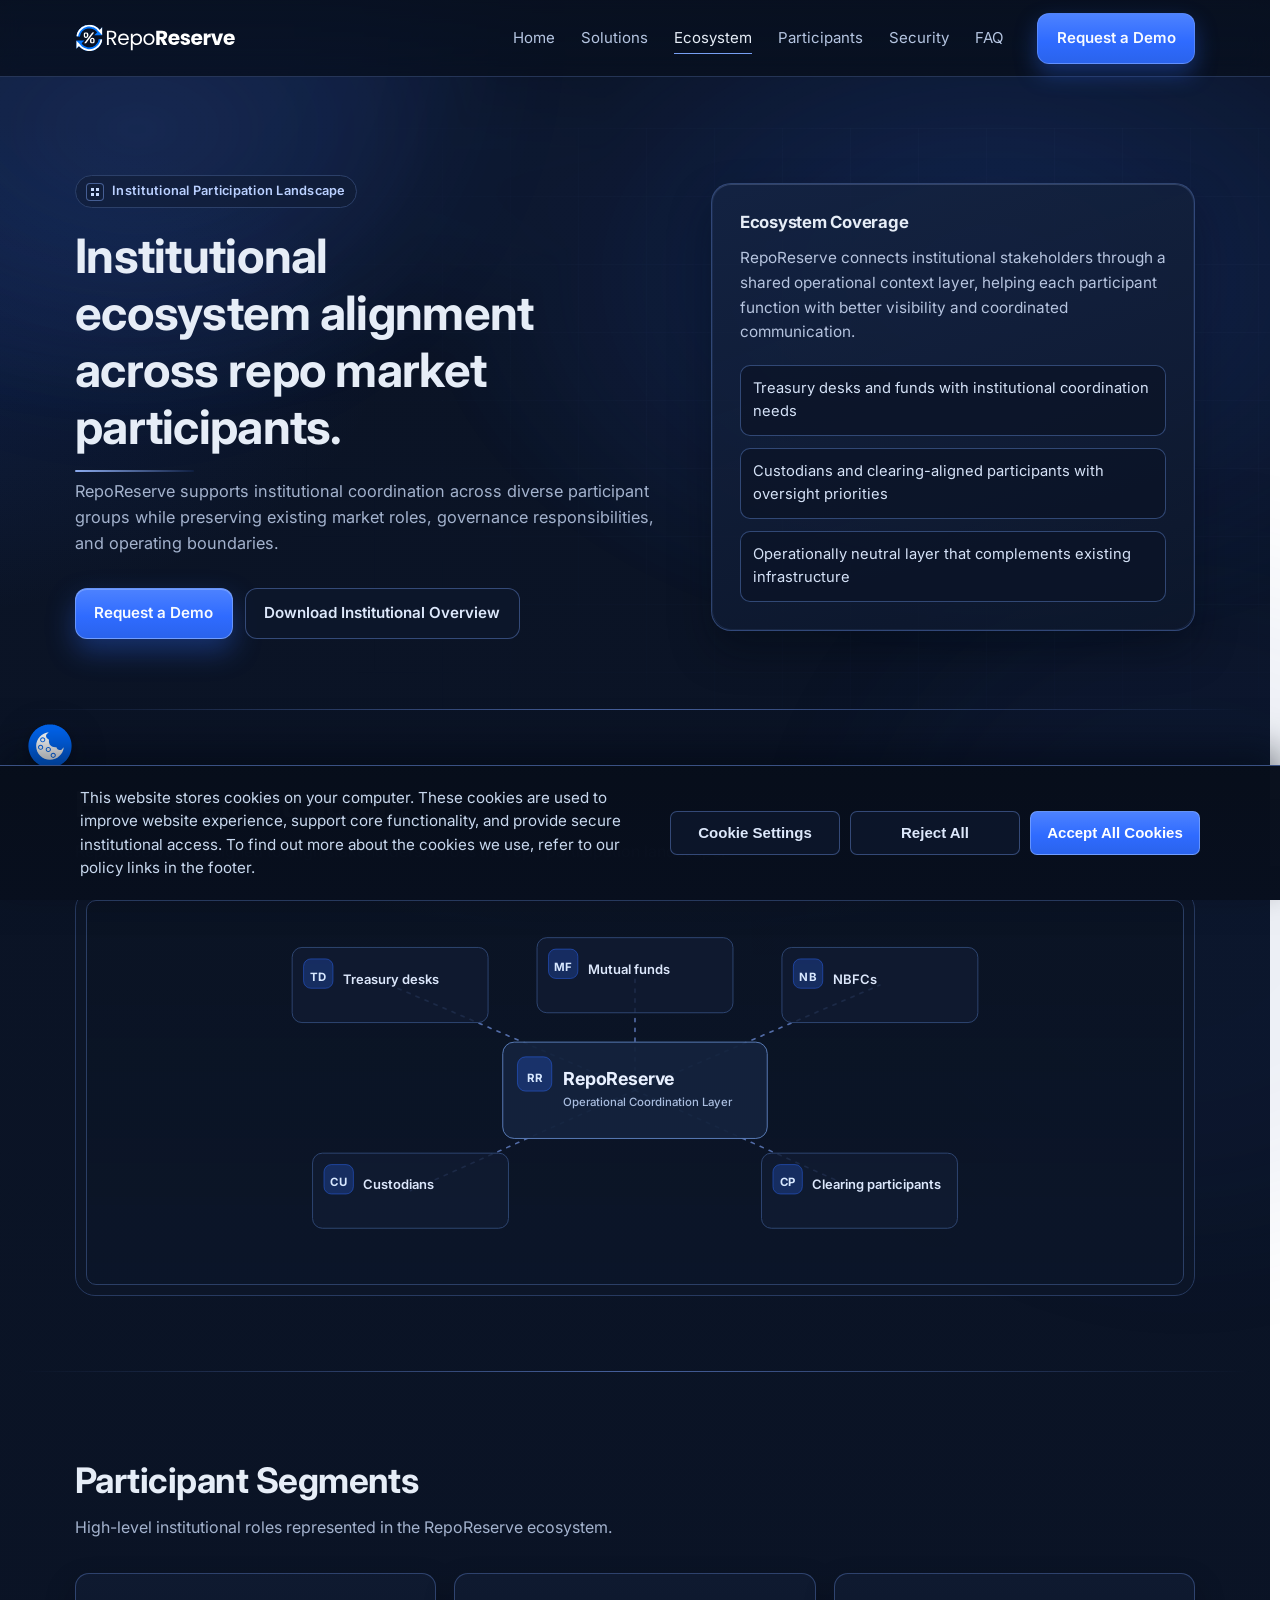
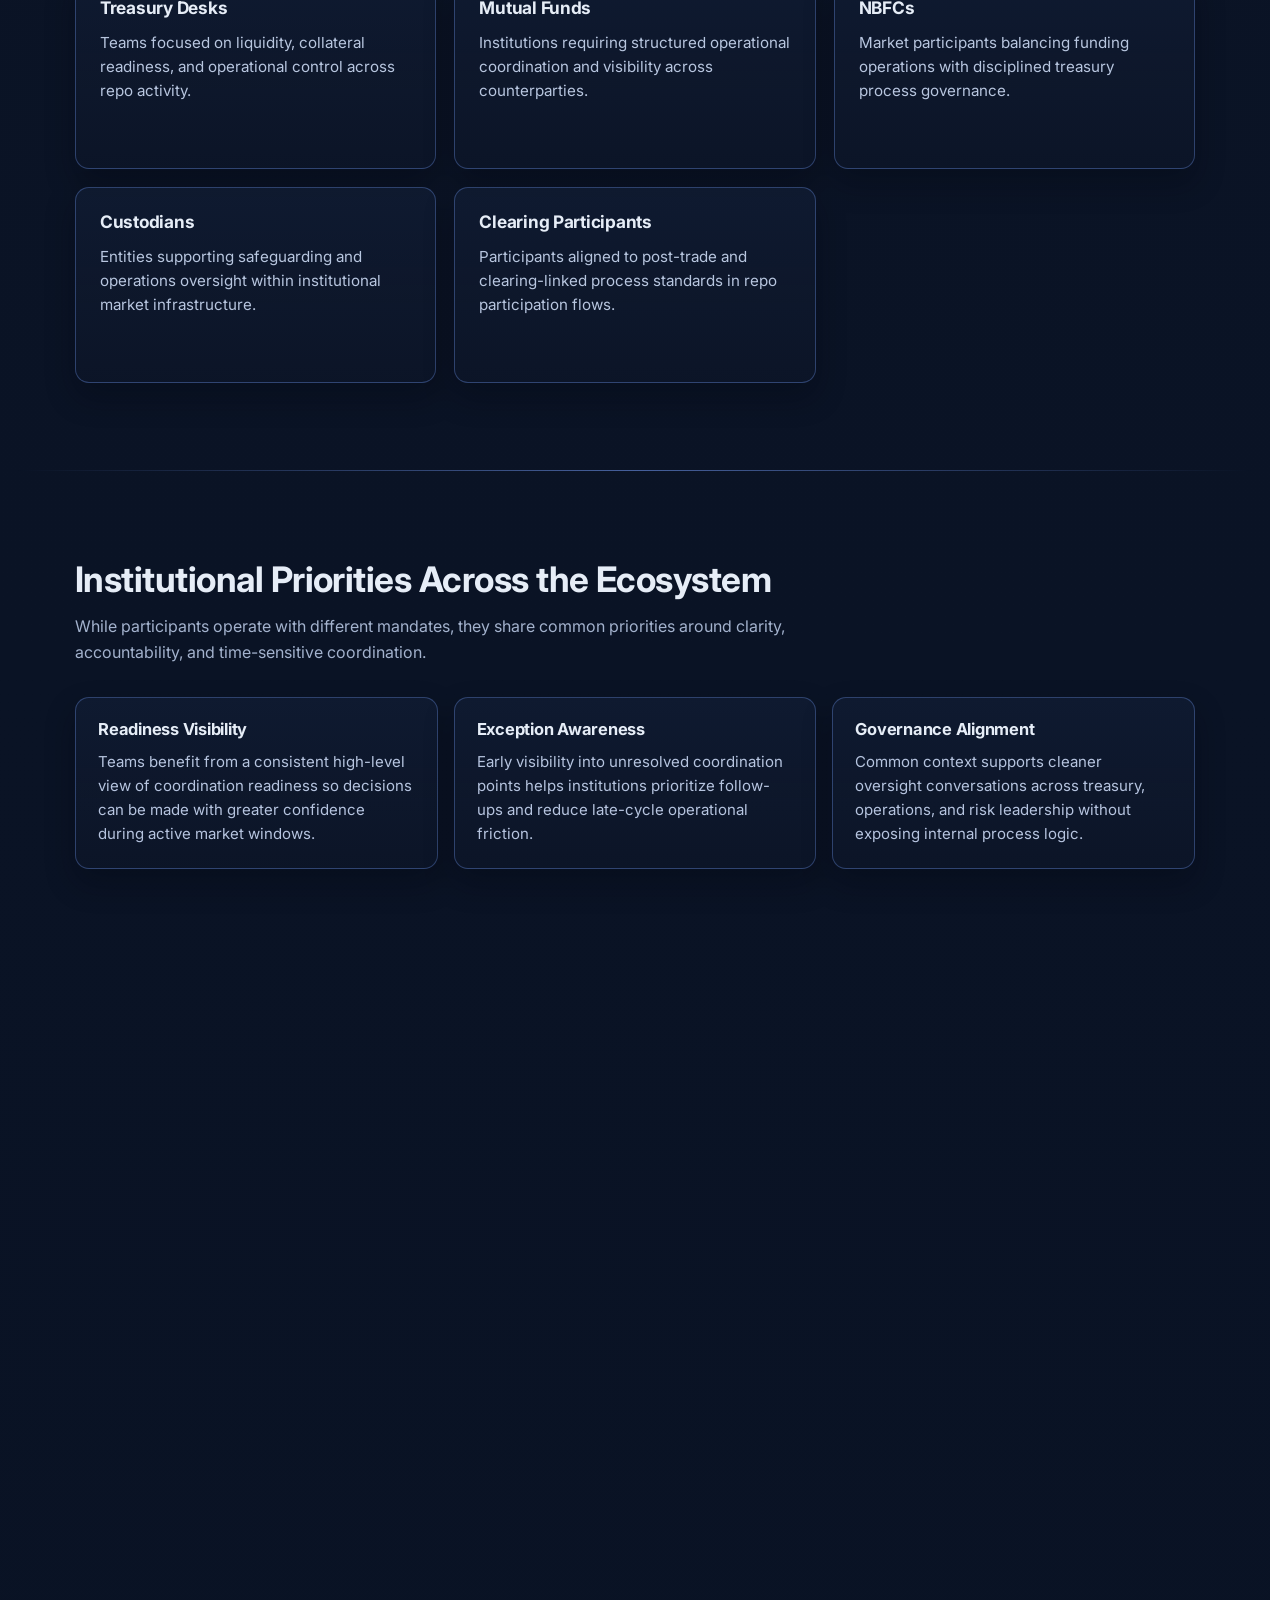
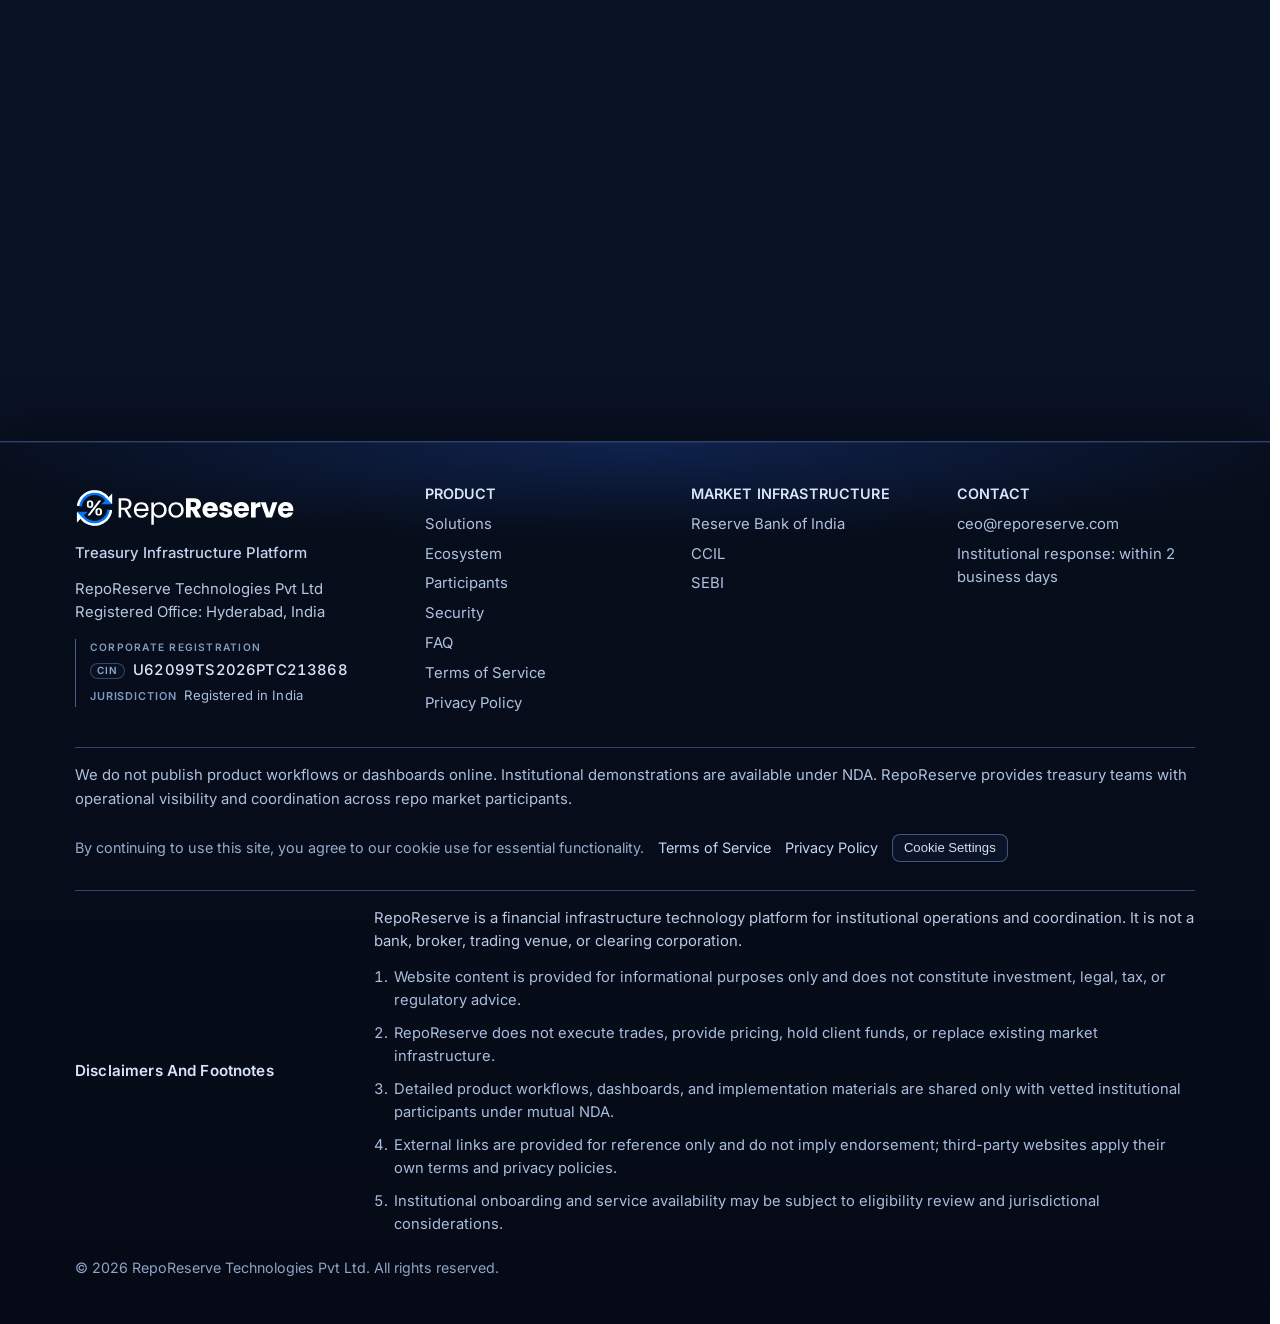
==== commit f72b68bc: "Add files via upload" ====
--- a/ecosystem.html
+++ b/ecosystem.html
@@ -13,10 +13,8 @@
   <meta name="theme-color" content="#0B1426" />
   <link rel="canonical" href="https://reporeserve.com/ecosystem.html" />
   <link rel="manifest" href="manifest.json" />
-  <link rel="icon" href="/assets/favicon.ico?v=20260326" sizes="any" />
-  <link rel="shortcut icon" href="/assets/favicon.ico?v=20260326" />
-  <link rel="apple-touch-icon" href="/assets/favicon.ico?v=20260326" />
-<meta property="og:site_name" content="RepoReserve" />
+  <link rel="icon" type="image/svg+xml" href="/assets/favicon.svg?v=20260325svg" />
+    <meta property="og:site_name" content="RepoReserve" />
   <meta property="og:locale" content="en_US" />
   <meta property="og:type" content="website" />
   <meta property="og:title" content="Institutional Repo Ecosystem Coverage | RepoReserve" />
@@ -404,7 +402,18 @@
         </div>
         <div class="footer-subtitle">Treasury Infrastructure Platform</div>
         <div>RepoReserve Technologies Pvt Ltd</div>
-        <div>Hyderabad, India</div>
+        <div>Registered Office: Hyderabad, India</div>
+        <div class="footer-company-id footer-company-id-home" aria-label="Corporate registration details">
+          <div class="footer-company-id-kicker">Corporate Registration</div>
+          <div class="footer-company-id-primary">
+            <span class="footer-company-id-tag">CIN</span>
+            <span class="footer-company-id-code">U62099TS2026PTC213868</span>
+          </div>
+          <div class="footer-company-id-secondary">
+            <span class="footer-company-id-secondary-label">Jurisdiction</span>
+            <span class="footer-company-id-secondary-value">Registered in India</span>
+          </div>
+        </div>
       </div>
       <div class="footer-column">
         <div class="footer-heading">Product</div>
@@ -648,3 +657,4 @@
 
 
 
+
--- a/styles.css
+++ b/styles.css
@@ -6,6 +6,10 @@
       --muted: #a3b2cd;
       --line: #223253;
       --ring: rgba(47, 107, 255, 0.35);
+      --scrollbar-track: rgba(10, 19, 35, 0.96);
+      --scrollbar-thumb: linear-gradient(180deg, rgba(94, 132, 214, 0.92), rgba(55, 95, 182, 0.94));
+      --scrollbar-thumb-border: rgba(154, 183, 243, 0.18);
+      --scrollbar-thumb-hover: linear-gradient(180deg, rgba(116, 152, 229, 0.96), rgba(66, 109, 198, 0.98));
       --max-width: 1120px;
       --radius: 14px;
       --shadow: 0 20px 40px rgba(3, 8, 18, 0.35);
@@ -20,6 +24,55 @@
 
 html {
       scroll-behavior: auto;
+      scrollbar-width: thin;
+      scrollbar-color: rgba(88, 124, 204, 0.92) rgba(10, 19, 35, 0.96);
+      scrollbar-gutter: stable;
+    }
+
+    body,
+    .cookie-modal-panel,
+    .demo-modal-panel {
+      scrollbar-width: thin;
+      scrollbar-color: rgba(88, 124, 204, 0.92) rgba(10, 19, 35, 0.96);
+    }
+
+    html::-webkit-scrollbar,
+    body::-webkit-scrollbar,
+    .cookie-modal-panel::-webkit-scrollbar,
+    .demo-modal-panel::-webkit-scrollbar {
+      width: 12px;
+      height: 12px;
+    }
+
+    html::-webkit-scrollbar-track,
+    body::-webkit-scrollbar-track,
+    .cookie-modal-panel::-webkit-scrollbar-track,
+    .demo-modal-panel::-webkit-scrollbar-track {
+      background: var(--scrollbar-track);
+    }
+
+    html::-webkit-scrollbar-thumb,
+    body::-webkit-scrollbar-thumb,
+    .cookie-modal-panel::-webkit-scrollbar-thumb,
+    .demo-modal-panel::-webkit-scrollbar-thumb {
+      background: var(--scrollbar-thumb);
+      border-radius: 999px;
+      border: 2px solid rgba(10, 19, 35, 0.96);
+      box-shadow: inset 0 0 0 1px var(--scrollbar-thumb-border);
+    }
+
+    html::-webkit-scrollbar-thumb:hover,
+    body::-webkit-scrollbar-thumb:hover,
+    .cookie-modal-panel::-webkit-scrollbar-thumb:hover,
+    .demo-modal-panel::-webkit-scrollbar-thumb:hover {
+      background: var(--scrollbar-thumb-hover);
+    }
+
+    html::-webkit-scrollbar-corner,
+    body::-webkit-scrollbar-corner,
+    .cookie-modal-panel::-webkit-scrollbar-corner,
+    .demo-modal-panel::-webkit-scrollbar-corner {
+      background: var(--scrollbar-track);
     }
 
     body {
@@ -2855,6 +2908,81 @@
       color: #c4d4ee;
       margin-bottom: 12px;
       font-weight: 500;
+    }
+
+    .footer-company-id-home {
+      margin-top: 14px;
+      padding: 2px 0 2px 14px;
+      border-left: 1.5px solid rgba(96, 129, 188, 0.72);
+      max-width: 432px;
+    }
+
+    .footer-company-id-kicker {
+      color: #819bc3;
+      font-size: 0.64rem;
+      font-weight: 600;
+      letter-spacing: 0.12em;
+      line-height: 1.35;
+      text-transform: uppercase;
+    }
+
+    .footer-company-id-primary {
+      margin-top: 6px;
+      display: flex;
+      align-items: center;
+      gap: 8px;
+      flex-wrap: wrap;
+    }
+
+    .footer-company-id-tag {
+      display: inline-flex;
+      align-items: center;
+      justify-content: center;
+      padding: 0.14rem 0.38rem;
+      border: 1px solid rgba(88, 116, 171, 0.54);
+      border-radius: 999px;
+      background: rgba(17, 30, 55, 0.28);
+      color: #90abd2;
+      font-size: 0.62rem;
+      font-weight: 600;
+      letter-spacing: 0.1em;
+      line-height: 1;
+      text-transform: uppercase;
+    }
+
+    .footer-company-id-code {
+      color: #d9e6fb;
+      font-size: 0.92rem;
+      font-weight: 500;
+      line-height: 1.35;
+      letter-spacing: 0.012em;
+      font-variant-numeric: tabular-nums;
+      word-break: break-word;
+    }
+
+    .footer-company-id-secondary {
+      margin-top: 5px;
+      display: flex;
+      align-items: baseline;
+      gap: 8px;
+      flex-wrap: wrap;
+      color: #9db3d7;
+      font-size: 0.82rem;
+      line-height: 1.45;
+      letter-spacing: 0.01em;
+    }
+
+    .footer-company-id-secondary-label {
+      color: #7f9bc4;
+      font-size: 0.68rem;
+      font-weight: 600;
+      letter-spacing: 0.08em;
+      text-transform: uppercase;
+      white-space: nowrap;
+    }
+
+    .footer-company-id-secondary-value {
+      color: #aabfe0;
     }
 
     .footer-heading {
@@ -4224,6 +4352,19 @@
         gap: 10px;
       }
 
+      .footer-company-id-home {
+        margin-top: 10px;
+        padding-left: 12px;
+      }
+
+      .footer-company-id-primary {
+        gap: 6px;
+      }
+
+      .footer-company-id-secondary {
+        gap: 6px;
+      }
+
       .hero {
         padding-top: 84px;
       }
--- a/styles.css
+++ b/styles.css
@@ -6,6 +6,10 @@
       --muted: #a3b2cd;
       --line: #223253;
       --ring: rgba(47, 107, 255, 0.35);
+      --scrollbar-track: rgba(10, 19, 35, 0.96);
+      --scrollbar-thumb: linear-gradient(180deg, rgba(94, 132, 214, 0.92), rgba(55, 95, 182, 0.94));
+      --scrollbar-thumb-border: rgba(154, 183, 243, 0.18);
+      --scrollbar-thumb-hover: linear-gradient(180deg, rgba(116, 152, 229, 0.96), rgba(66, 109, 198, 0.98));
       --max-width: 1120px;
       --radius: 14px;
       --shadow: 0 20px 40px rgba(3, 8, 18, 0.35);
@@ -20,6 +24,55 @@
 
 html {
       scroll-behavior: auto;
+      scrollbar-width: thin;
+      scrollbar-color: rgba(88, 124, 204, 0.92) rgba(10, 19, 35, 0.96);
+      scrollbar-gutter: stable;
+    }
+
+    body,
+    .cookie-modal-panel,
+    .demo-modal-panel {
+      scrollbar-width: thin;
+      scrollbar-color: rgba(88, 124, 204, 0.92) rgba(10, 19, 35, 0.96);
+    }
+
+    html::-webkit-scrollbar,
+    body::-webkit-scrollbar,
+    .cookie-modal-panel::-webkit-scrollbar,
+    .demo-modal-panel::-webkit-scrollbar {
+      width: 12px;
+      height: 12px;
+    }
+
+    html::-webkit-scrollbar-track,
+    body::-webkit-scrollbar-track,
+    .cookie-modal-panel::-webkit-scrollbar-track,
+    .demo-modal-panel::-webkit-scrollbar-track {
+      background: var(--scrollbar-track);
+    }
+
+    html::-webkit-scrollbar-thumb,
+    body::-webkit-scrollbar-thumb,
+    .cookie-modal-panel::-webkit-scrollbar-thumb,
+    .demo-modal-panel::-webkit-scrollbar-thumb {
+      background: var(--scrollbar-thumb);
+      border-radius: 999px;
+      border: 2px solid rgba(10, 19, 35, 0.96);
+      box-shadow: inset 0 0 0 1px var(--scrollbar-thumb-border);
+    }
+
+    html::-webkit-scrollbar-thumb:hover,
+    body::-webkit-scrollbar-thumb:hover,
+    .cookie-modal-panel::-webkit-scrollbar-thumb:hover,
+    .demo-modal-panel::-webkit-scrollbar-thumb:hover {
+      background: var(--scrollbar-thumb-hover);
+    }
+
+    html::-webkit-scrollbar-corner,
+    body::-webkit-scrollbar-corner,
+    .cookie-modal-panel::-webkit-scrollbar-corner,
+    .demo-modal-panel::-webkit-scrollbar-corner {
+      background: var(--scrollbar-track);
     }
 
     body {
@@ -2855,6 +2908,81 @@
       color: #c4d4ee;
       margin-bottom: 12px;
       font-weight: 500;
+    }
+
+    .footer-company-id-home {
+      margin-top: 14px;
+      padding: 2px 0 2px 14px;
+      border-left: 1.5px solid rgba(96, 129, 188, 0.72);
+      max-width: 432px;
+    }
+
+    .footer-company-id-kicker {
+      color: #819bc3;
+      font-size: 0.64rem;
+      font-weight: 600;
+      letter-spacing: 0.12em;
+      line-height: 1.35;
+      text-transform: uppercase;
+    }
+
+    .footer-company-id-primary {
+      margin-top: 6px;
+      display: flex;
+      align-items: center;
+      gap: 8px;
+      flex-wrap: wrap;
+    }
+
+    .footer-company-id-tag {
+      display: inline-flex;
+      align-items: center;
+      justify-content: center;
+      padding: 0.14rem 0.38rem;
+      border: 1px solid rgba(88, 116, 171, 0.54);
+      border-radius: 999px;
+      background: rgba(17, 30, 55, 0.28);
+      color: #90abd2;
+      font-size: 0.62rem;
+      font-weight: 600;
+      letter-spacing: 0.1em;
+      line-height: 1;
+      text-transform: uppercase;
+    }
+
+    .footer-company-id-code {
+      color: #d9e6fb;
+      font-size: 0.92rem;
+      font-weight: 500;
+      line-height: 1.35;
+      letter-spacing: 0.012em;
+      font-variant-numeric: tabular-nums;
+      word-break: break-word;
+    }
+
+    .footer-company-id-secondary {
+      margin-top: 5px;
+      display: flex;
+      align-items: baseline;
+      gap: 8px;
+      flex-wrap: wrap;
+      color: #9db3d7;
+      font-size: 0.82rem;
+      line-height: 1.45;
+      letter-spacing: 0.01em;
+    }
+
+    .footer-company-id-secondary-label {
+      color: #7f9bc4;
+      font-size: 0.68rem;
+      font-weight: 600;
+      letter-spacing: 0.08em;
+      text-transform: uppercase;
+      white-space: nowrap;
+    }
+
+    .footer-company-id-secondary-value {
+      color: #aabfe0;
     }
 
     .footer-heading {
@@ -4224,6 +4352,19 @@
         gap: 10px;
       }
 
+      .footer-company-id-home {
+        margin-top: 10px;
+        padding-left: 12px;
+      }
+
+      .footer-company-id-primary {
+        gap: 6px;
+      }
+
+      .footer-company-id-secondary {
+        gap: 6px;
+      }
+
       .hero {
         padding-top: 84px;
       }
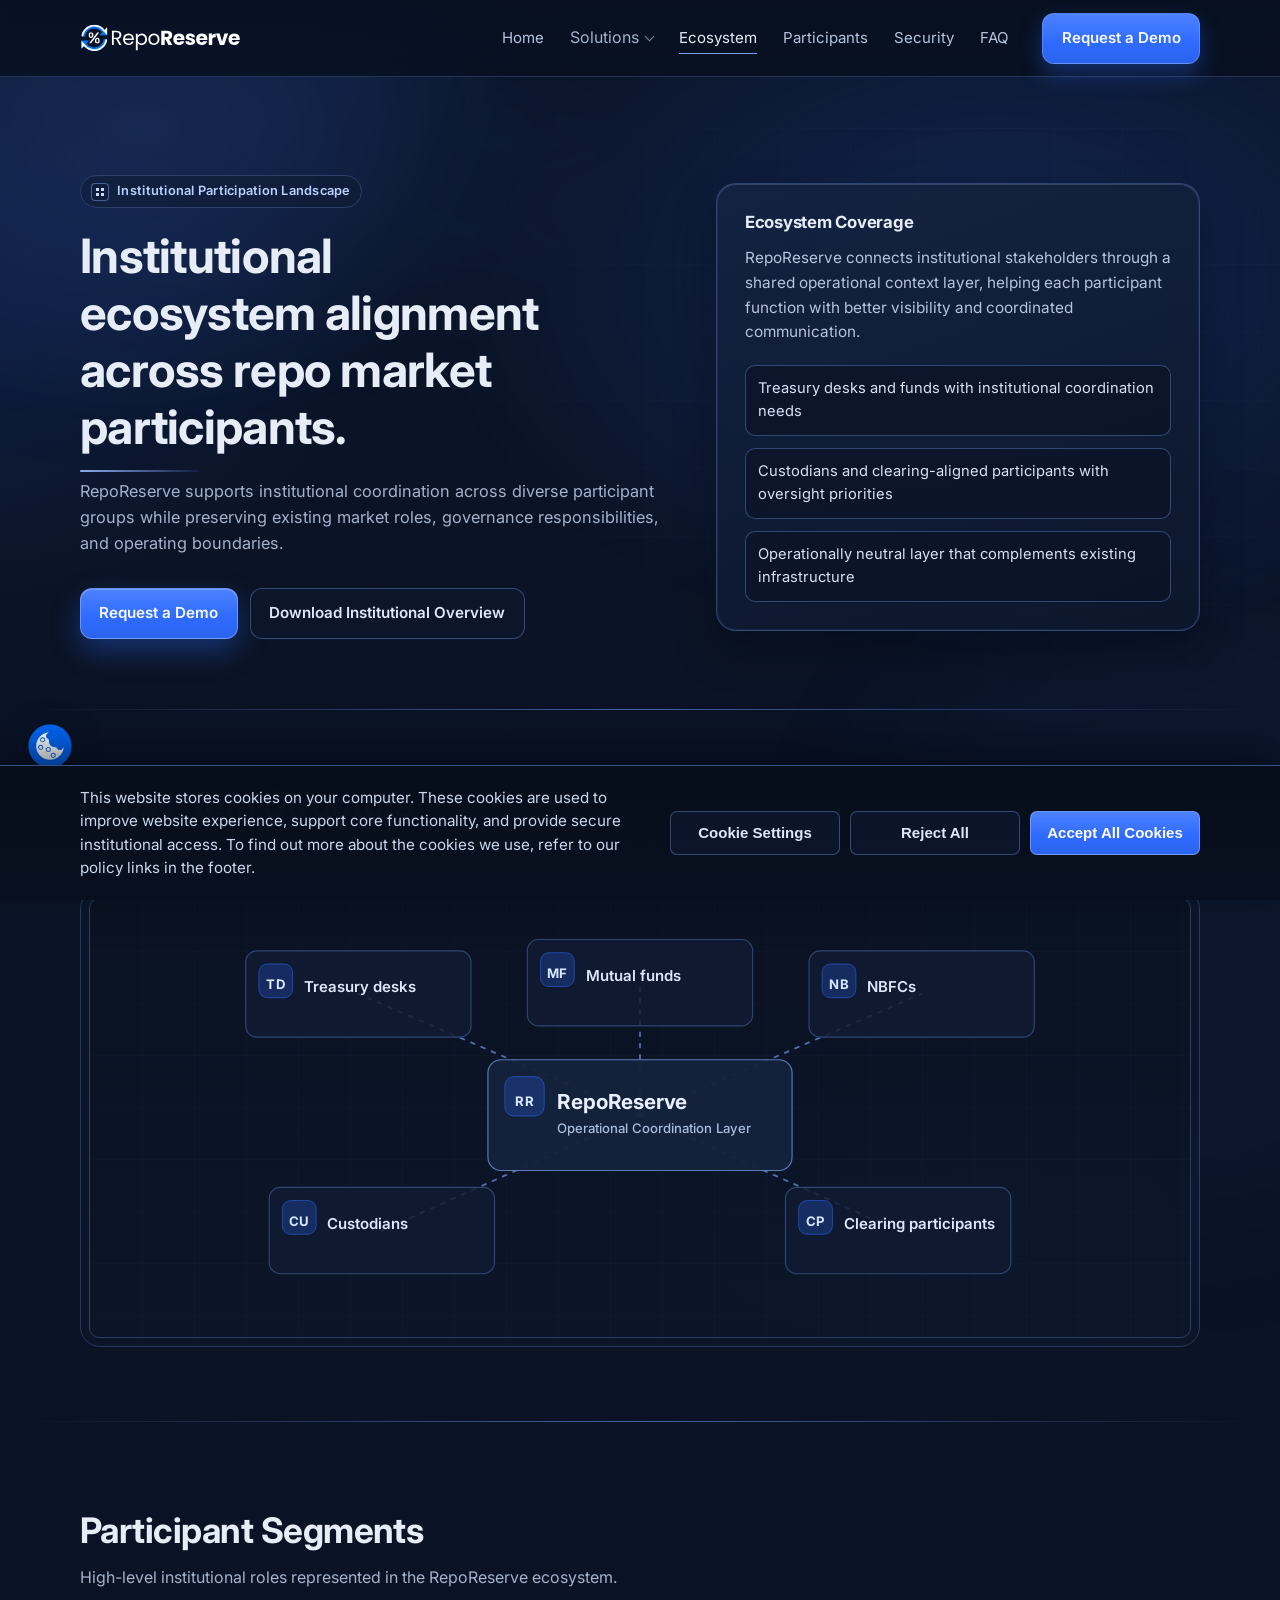
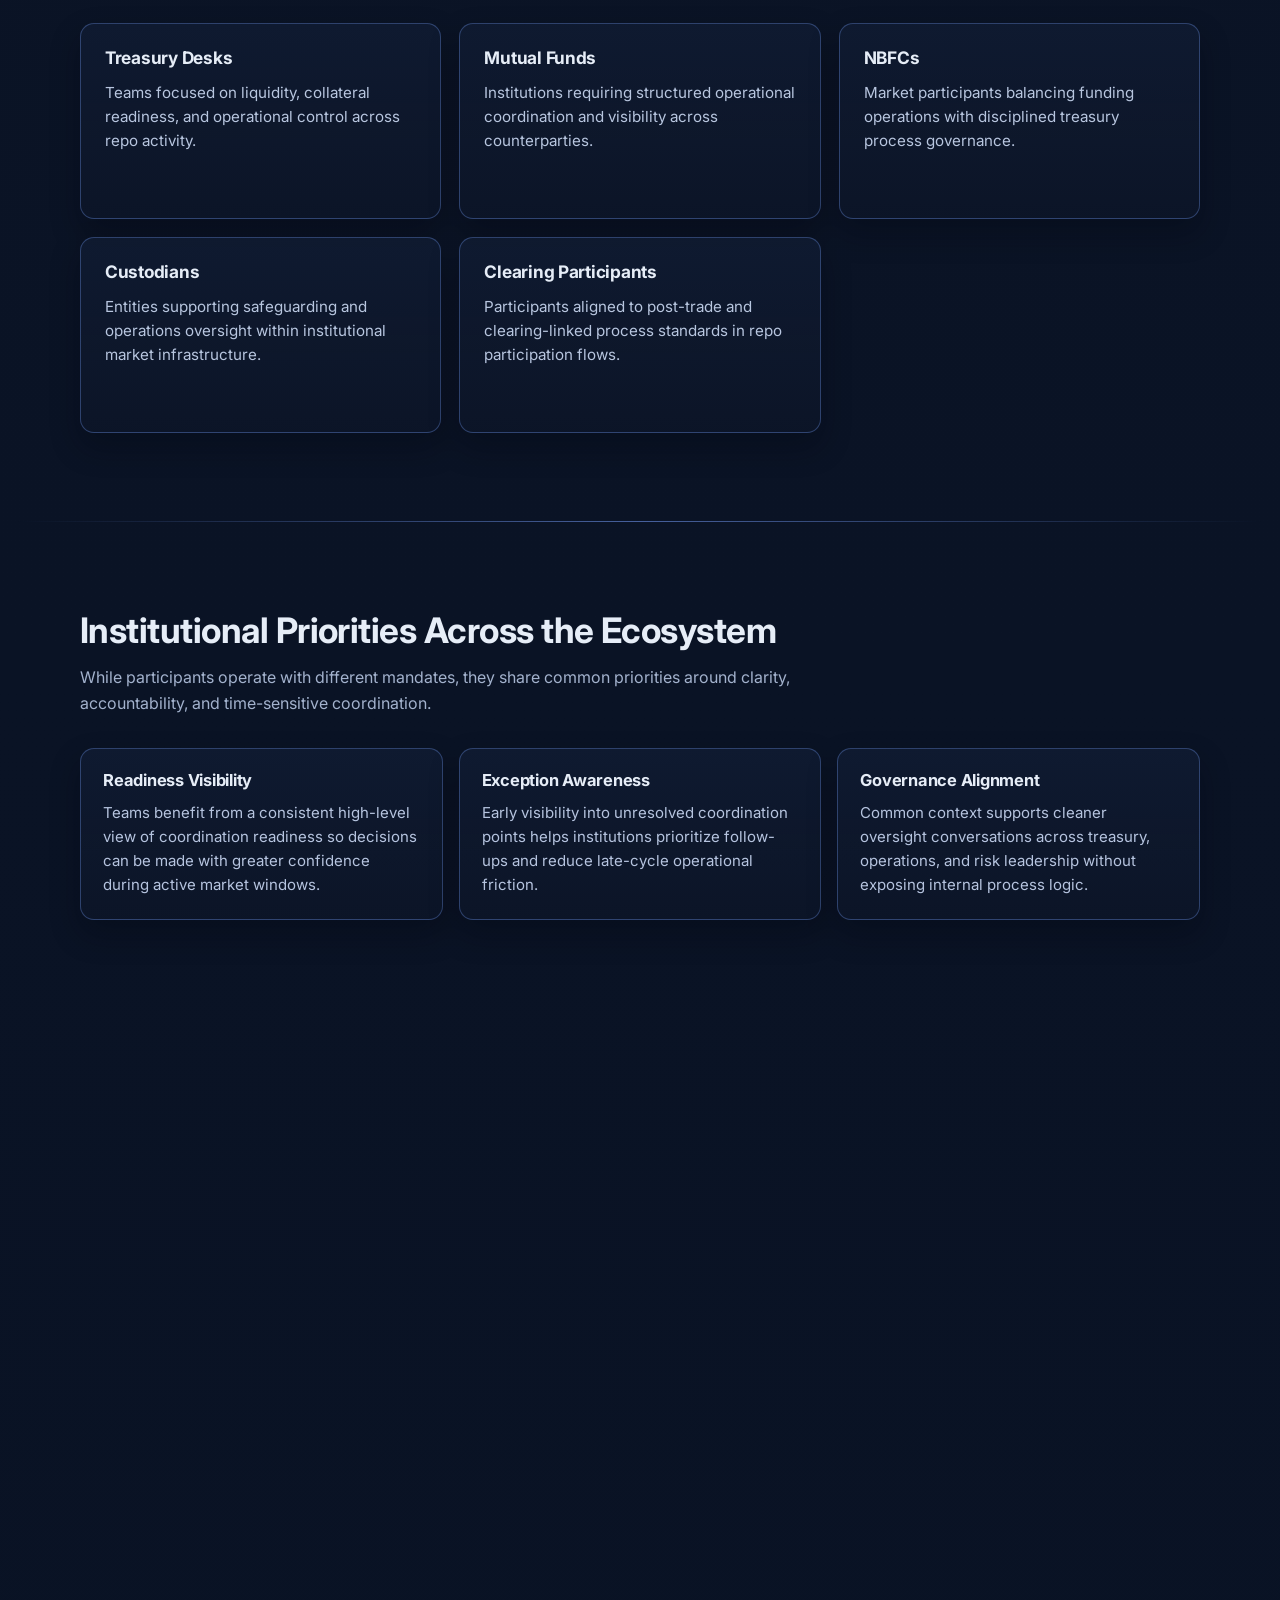
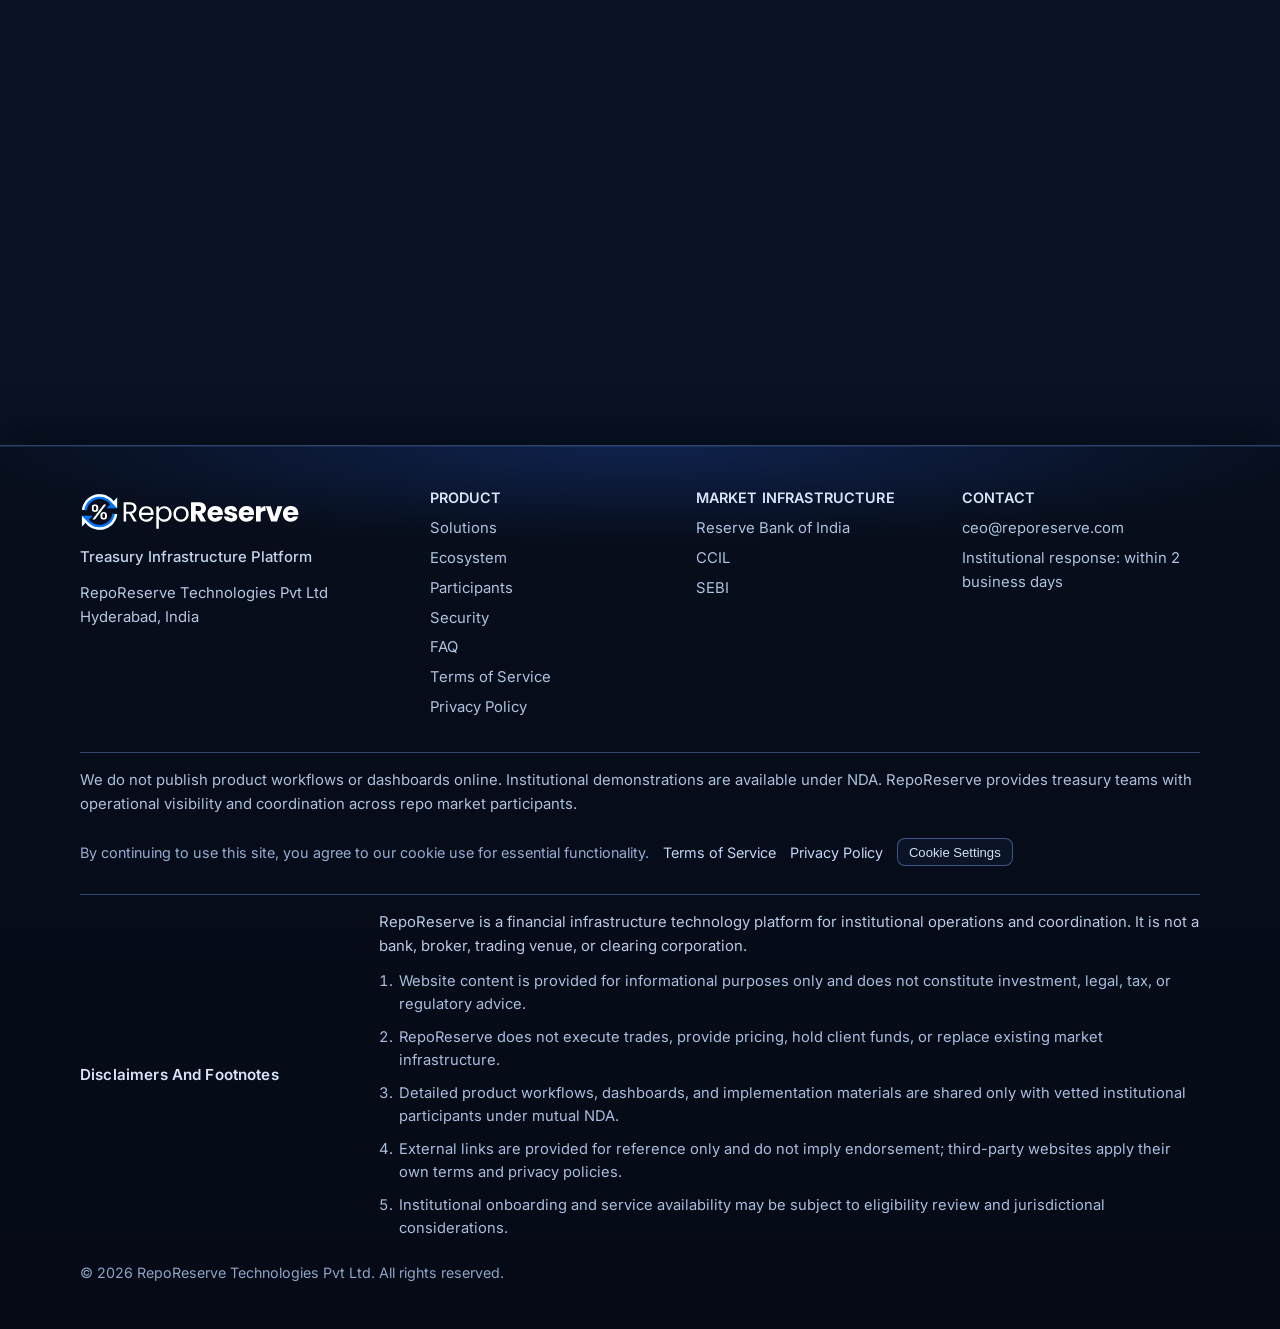
==== commit 226134ab: "Add files via upload" ====
--- a/ecosystem.html
+++ b/ecosystem.html
@@ -98,7 +98,22 @@
       </button>
       <nav id="site-nav" class="nav-links" aria-label="Main navigation">
         <a href="index.html">Home</a>
-        <a href="solutions.html">Solutions</a>
+        <div class="nav-dropdown">
+          <button
+            type="button"
+            class="nav-dropdown-toggle"
+            aria-haspopup="true"
+            aria-expanded="false"
+            aria-controls="solutions-menu"
+          >
+            Solutions
+            <span class="nav-dropdown-caret" aria-hidden="true"></span>
+          </button>
+          <div id="solutions-menu" class="nav-dropdown-menu" role="menu">
+            <a href="solutions.html" role="menuitem">Collateral Optimization</a>
+            <a href="fx.html" role="menuitem">FX Optimization</a>
+          </div>
+        </div>
         <a href="ecosystem.html" aria-current="page">Ecosystem</a>
         <a href="participants.html">Participants</a>
         <a href="security.html">Security</a>
@@ -402,18 +417,7 @@
         </div>
         <div class="footer-subtitle">Treasury Infrastructure Platform</div>
         <div>RepoReserve Technologies Pvt Ltd</div>
-        <div>Registered Office: Hyderabad, India</div>
-        <div class="footer-company-id footer-company-id-home" aria-label="Corporate registration details">
-          <div class="footer-company-id-kicker">Corporate Registration</div>
-          <div class="footer-company-id-primary">
-            <span class="footer-company-id-tag">CIN</span>
-            <span class="footer-company-id-code">U62099TS2026PTC213868</span>
-          </div>
-          <div class="footer-company-id-secondary">
-            <span class="footer-company-id-secondary-label">Jurisdiction</span>
-            <span class="footer-company-id-secondary-value">Registered in India</span>
-          </div>
-        </div>
+        <div>Hyderabad, India</div>
       </div>
       <div class="footer-column">
         <div class="footer-heading">Product</div>
--- a/styles.css
+++ b/styles.css
@@ -6,10 +6,6 @@
       --muted: #a3b2cd;
       --line: #223253;
       --ring: rgba(47, 107, 255, 0.35);
-      --scrollbar-track: rgba(10, 19, 35, 0.96);
-      --scrollbar-thumb: linear-gradient(180deg, rgba(94, 132, 214, 0.92), rgba(55, 95, 182, 0.94));
-      --scrollbar-thumb-border: rgba(154, 183, 243, 0.18);
-      --scrollbar-thumb-hover: linear-gradient(180deg, rgba(116, 152, 229, 0.96), rgba(66, 109, 198, 0.98));
       --max-width: 1120px;
       --radius: 14px;
       --shadow: 0 20px 40px rgba(3, 8, 18, 0.35);
@@ -24,55 +20,6 @@
 
 html {
       scroll-behavior: auto;
-      scrollbar-width: thin;
-      scrollbar-color: rgba(88, 124, 204, 0.92) rgba(10, 19, 35, 0.96);
-      scrollbar-gutter: stable;
-    }
-
-    body,
-    .cookie-modal-panel,
-    .demo-modal-panel {
-      scrollbar-width: thin;
-      scrollbar-color: rgba(88, 124, 204, 0.92) rgba(10, 19, 35, 0.96);
-    }
-
-    html::-webkit-scrollbar,
-    body::-webkit-scrollbar,
-    .cookie-modal-panel::-webkit-scrollbar,
-    .demo-modal-panel::-webkit-scrollbar {
-      width: 12px;
-      height: 12px;
-    }
-
-    html::-webkit-scrollbar-track,
-    body::-webkit-scrollbar-track,
-    .cookie-modal-panel::-webkit-scrollbar-track,
-    .demo-modal-panel::-webkit-scrollbar-track {
-      background: var(--scrollbar-track);
-    }
-
-    html::-webkit-scrollbar-thumb,
-    body::-webkit-scrollbar-thumb,
-    .cookie-modal-panel::-webkit-scrollbar-thumb,
-    .demo-modal-panel::-webkit-scrollbar-thumb {
-      background: var(--scrollbar-thumb);
-      border-radius: 999px;
-      border: 2px solid rgba(10, 19, 35, 0.96);
-      box-shadow: inset 0 0 0 1px var(--scrollbar-thumb-border);
-    }
-
-    html::-webkit-scrollbar-thumb:hover,
-    body::-webkit-scrollbar-thumb:hover,
-    .cookie-modal-panel::-webkit-scrollbar-thumb:hover,
-    .demo-modal-panel::-webkit-scrollbar-thumb:hover {
-      background: var(--scrollbar-thumb-hover);
-    }
-
-    html::-webkit-scrollbar-corner,
-    body::-webkit-scrollbar-corner,
-    .cookie-modal-panel::-webkit-scrollbar-corner,
-    .demo-modal-panel::-webkit-scrollbar-corner {
-      background: var(--scrollbar-track);
     }
 
     body {
@@ -227,27 +174,33 @@
       gap: 26px;
     }
 
-    .nav-links a {
+    .nav-links a,
+    .nav-dropdown-toggle {
       color: var(--muted);
       font-size: 0.94rem;
       transition: color 0.25s ease;
     }
 
     .nav-links a:hover,
-    .nav-links a:focus-visible {
+    .nav-links a:focus-visible,
+    .nav-dropdown:hover .nav-dropdown-toggle,
+    .nav-dropdown-toggle:focus-visible {
       color: var(--text);
       outline: none;
     }
 
-    .nav-links a[aria-current="page"]:not(.nav-cta) {
+    .nav-links a[aria-current="page"]:not(.nav-cta),
+    .nav-dropdown[data-active="true"] .nav-dropdown-toggle {
       color: var(--text);
     }
 
-    .nav-links a:not(.nav-cta) {
+    .nav-links a:not(.nav-cta),
+    .nav-dropdown-toggle {
       position: relative;
     }
 
-    .nav-links a:not(.nav-cta)::after {
+    .nav-links a:not(.nav-cta)::after,
+    .nav-dropdown-toggle::after {
       content: "";
       position: absolute;
       left: 0;
@@ -259,12 +212,100 @@
     }
 
     .nav-links a:not(.nav-cta):hover::after,
-    .nav-links a:not(.nav-cta):focus-visible::after {
+    .nav-links a:not(.nav-cta):focus-visible::after,
+    .nav-dropdown:hover .nav-dropdown-toggle::after,
+    .nav-dropdown-toggle:focus-visible::after {
       width: 100%;
     }
 
-    .nav-links a[aria-current="page"]:not(.nav-cta)::after {
+    .nav-links a[aria-current="page"]:not(.nav-cta)::after,
+    .nav-dropdown[data-active="true"] .nav-dropdown-toggle::after {
       width: 100%;
+    }
+
+    .nav-dropdown {
+      position: relative;
+      display: inline-flex;
+      align-items: center;
+    }
+
+    .nav-dropdown-toggle {
+      border: 0;
+      background: transparent;
+      padding: 0;
+      font: inherit;
+      display: inline-flex;
+      align-items: center;
+      gap: 7px;
+      cursor: pointer;
+    }
+
+    .nav-dropdown-caret {
+      width: 7px;
+      height: 7px;
+      border-right: 1.5px solid currentColor;
+      border-bottom: 1.5px solid currentColor;
+      transform: translateY(-2px) rotate(45deg);
+      opacity: 0.72;
+      transition: transform 0.22s ease, opacity 0.22s ease;
+    }
+
+    .nav-dropdown:hover .nav-dropdown-caret,
+    .nav-dropdown.open .nav-dropdown-caret {
+      transform: translateY(1px) rotate(225deg);
+      opacity: 1;
+    }
+
+    .nav-dropdown-menu {
+      position: absolute;
+      top: calc(100% + 16px);
+      left: 50%;
+      min-width: 244px;
+      padding: 8px;
+      border: 1px solid rgba(64, 89, 142, 0.84);
+      border-radius: 14px;
+      background:
+        radial-gradient(260px 120px at 18% 0%, rgba(47, 107, 255, 0.14), transparent 70%),
+        rgba(10, 19, 36, 0.98);
+      box-shadow:
+        0 18px 32px rgba(2, 7, 16, 0.44),
+        inset 0 1px 0 rgba(230, 238, 250, 0.08);
+      display: grid;
+      gap: 4px;
+      opacity: 0;
+      pointer-events: none;
+      transform: translate(-50%, -4px);
+      transition: opacity 0.22s ease, transform 0.22s var(--ease-premium);
+      z-index: 30;
+    }
+
+    .nav-dropdown:hover .nav-dropdown-menu,
+    .nav-dropdown:focus-within .nav-dropdown-menu,
+    .nav-dropdown.open .nav-dropdown-menu {
+      opacity: 1;
+      pointer-events: auto;
+      transform: translate(-50%, 0);
+    }
+
+    .nav-dropdown-menu a {
+      border-radius: 10px;
+      padding: 10px 11px;
+      color: #b7c8e4;
+      font-size: 0.9rem;
+      line-height: 1.25;
+      transition: color 0.22s ease, background-color 0.22s ease;
+    }
+
+    .nav-dropdown-menu a::after {
+      display: none;
+    }
+
+    .nav-dropdown-menu a:hover,
+    .nav-dropdown-menu a:focus-visible,
+    .nav-dropdown-menu a[aria-current="page"] {
+      color: #edf4ff;
+      background: rgba(47, 107, 255, 0.14);
+      outline: none;
     }
 
     .nav-cta {
@@ -952,6 +993,174 @@
       font-size: var(--home-meta-size);
     }
 
+    /* Landing page typography polish: improve wrapping without changing the visual system */
+    .home-page .hero-title,
+    .home-page .section-header h2,
+    .home-page .card h3,
+    .home-page .security-card h3,
+    .home-page .engagement-panel h3,
+    .home-page .engagement-item h3,
+    .home-page .faq-intro-card h3,
+    .home-page .cta-wrap h2 {
+      text-wrap: balance;
+    }
+
+    .home-page .hero-subtext,
+    .home-page .hero-panel p,
+    .home-page .hero-list li,
+    .home-page .section-header p,
+    .home-page .card p,
+    .home-page .section-page-text,
+    .home-page .security-card p,
+    .home-page .engagement-panel p,
+    .home-page .engagement-principles li,
+    .home-page .engagement-item p,
+    .home-page .faq-intro-card p,
+    .home-page .faq-list details p,
+    .home-page .cta-wrap p {
+      text-wrap: pretty;
+      overflow-wrap: normal;
+      hyphens: manual;
+    }
+
+    .home-page .hero-title {
+      max-width: 15.5ch;
+      line-height: 1.1;
+    }
+
+    .home-page .hero-subtext {
+      max-width: 57ch;
+      line-height: 1.62;
+    }
+
+    .home-page .hero-panel p {
+      max-width: 48ch;
+      line-height: 1.6;
+    }
+
+    .home-page .hero-list li {
+      line-height: 1.48;
+    }
+
+    .home-page .section-header {
+      max-width: 760px;
+    }
+
+    .home-page .section-header p {
+      max-width: 66ch;
+      line-height: 1.58;
+    }
+
+    .home-page #ecosystem .section-header,
+    .home-page #faq .section-header {
+      max-width: 820px;
+    }
+
+    .home-page #ecosystem .section-header {
+      max-width: min(100%, 1080px);
+    }
+
+    .home-page #ecosystem .section-header p {
+      width: min(100%, 1040px);
+      max-width: none;
+      line-height: 1.56;
+      text-wrap: normal;
+    }
+
+    .home-page #solutions .section-header {
+      max-width: min(100%, 920px);
+    }
+
+    .home-page #security .section-header {
+      max-width: min(100%, 1040px);
+    }
+
+    .home-page #solutions .section-header p {
+      max-width: 82ch;
+      line-height: 1.56;
+      text-wrap: balance;
+    }
+
+    .home-page #security .section-header p {
+      width: min(100%, 1040px);
+      max-width: none;
+      line-height: 1.56;
+      text-wrap: normal;
+    }
+
+    .home-page #faq .section-header {
+      max-width: min(100%, 1040px);
+    }
+
+    .home-page #faq .section-header p {
+      width: min(100%, 940px);
+      max-width: none;
+      line-height: 1.56;
+      text-wrap: normal;
+    }
+
+    .home-page .cards,
+    .home-page .security-grid {
+      align-items: stretch;
+    }
+
+    .home-page .card,
+    .home-page .security-card {
+      display: flex;
+      flex-direction: column;
+    }
+
+    .home-page .card p {
+      max-width: 32ch;
+      line-height: 1.58;
+    }
+
+    .home-page .security-card p {
+      max-width: 34ch;
+      line-height: 1.58;
+    }
+
+    .home-page .section-page-text {
+      max-width: 58ch;
+      line-height: 1.5;
+    }
+
+    .home-page .engagement-panel p {
+      max-width: 54ch;
+      line-height: 1.6;
+    }
+
+    .home-page .engagement-principles li {
+      line-height: 1.48;
+    }
+
+    .home-page .engagement-item p {
+      max-width: 68ch;
+      line-height: 1.56;
+    }
+
+    .home-page .faq-intro-card p {
+      max-width: 36ch;
+      line-height: 1.58;
+    }
+
+    .home-page .faq-list details p {
+      max-width: 70ch;
+      line-height: 1.58;
+    }
+
+    .home-page .cta-wrap h2 {
+      max-width: 18ch;
+      margin-inline: auto;
+    }
+
+    .home-page .cta-wrap p {
+      max-width: 72ch;
+      margin-inline: auto;
+      margin-bottom: 24px;
+      line-height: 1.6;
+    }
+
     .treps-shell {
       display: grid;
       grid-template-columns: minmax(0, 0.9fr) minmax(0, 1.1fr);
@@ -1737,25 +1946,31 @@
       border: 1px solid #273a60;
       border-radius: calc(var(--radius) + 6px);
       background:
-        radial-gradient(700px 260px at 50% -35%, rgba(47, 107, 255, 0.2), transparent 72%),
+        radial-gradient(560px 210px at 50% -34%, rgba(47, 107, 255, 0.14), transparent 74%),
+        radial-gradient(460px 210px at 82% 72%, rgba(47, 107, 255, 0.06), transparent 74%),
         rgba(13, 23, 42, 0.8);
-      padding: 10px;
+      padding: 8px;
     }
 
     .ecosystem-network-canvas {
       border: 1px solid #2b3f66;
       border-radius: 10px;
-      background: linear-gradient(180deg, rgba(10, 18, 34, 0.76), rgba(12, 22, 41, 0.58));
+      background:
+        linear-gradient(rgba(89, 136, 246, 0.024) 1px, transparent 1px),
+        linear-gradient(90deg, rgba(89, 136, 246, 0.024) 1px, transparent 1px),
+        linear-gradient(180deg, rgba(10, 18, 34, 0.8), rgba(12, 22, 41, 0.62));
+      background-size: 52px 52px, 52px 52px, auto;
       overflow: hidden;
-      padding: 4px;
+      padding: 3px;
     }
 
     .ecosystem-svg {
-      width: min(100%, 800px);
+      width: min(100%, 920px);
       min-width: 0;
       height: auto;
       display: block;
       margin-inline: auto;
+      shape-rendering: geometricPrecision;
     }
 
     #ecosystem {
@@ -1806,12 +2021,13 @@
       border: 1px solid #2f456f;
       border-radius: 11px;
       background: rgba(13, 23, 42, 0.75);
-      padding: 12px;
-      display: grid;
+      padding: 13px 14px;
+      display: grid;
+      grid-template-columns: auto minmax(0, 1fr);
+      align-items: center;
       justify-items: start;
-      align-content: start;
       gap: 10px;
-      min-height: 112px;
+      min-height: 74px;
     }
 
     .eco-mobile-node h4 {
@@ -1902,6 +2118,120 @@
       dominant-baseline: middle;
     }
 
+    .treasury-grid path {
+      fill: none;
+      stroke: rgba(96, 125, 190, 0.14);
+      stroke-width: 1;
+      vector-effect: non-scaling-stroke;
+    }
+
+    .hub-halo ellipse {
+      fill: url(#hub-glow);
+      opacity: 0.42;
+      transform-origin: center;
+    }
+
+    .flow-path,
+    .flow-pulse {
+      fill: none;
+      stroke-linecap: round;
+      vector-effect: non-scaling-stroke;
+    }
+
+    .flow-path {
+      stroke: url(#flow-blue);
+      stroke-width: 1.45;
+      opacity: 0.64;
+    }
+
+    .flow-pulse {
+      stroke: #9ec1ff;
+      stroke-width: 1.65;
+      stroke-dasharray: 18 220;
+      stroke-dashoffset: 240;
+      opacity: 0;
+      filter: url(#flow-soft-glow);
+    }
+
+    .treasury-primary-channel path {
+      fill: none;
+      stroke-linecap: round;
+      vector-effect: non-scaling-stroke;
+    }
+
+    .primary-link-aura {
+      stroke: url(#primary-energy);
+      stroke-width: 8;
+      opacity: 0.12;
+      filter: url(#flow-soft-glow);
+    }
+
+    .primary-link-base {
+      stroke: url(#primary-energy);
+      stroke-width: 1.35;
+      opacity: 0.72;
+    }
+
+    .primary-link-pulse {
+      stroke: #cfe0ff;
+      stroke-width: 1.55;
+      stroke-dasharray: 8 46;
+      stroke-dashoffset: 54;
+      opacity: 0;
+      filter: url(#flow-soft-glow);
+    }
+
+    .treasury-node rect:first-child {
+      fill: rgba(14, 25, 47, 0.84);
+      stroke: rgba(77, 111, 181, 0.66);
+      transition: stroke 0.26s ease, filter 0.26s ease, fill 0.26s ease;
+    }
+
+    .treasury-node:hover rect:first-child,
+    .treasury-node:focus-within rect:first-child {
+      fill: rgba(17, 31, 58, 0.96);
+      stroke: rgba(140, 174, 245, 0.94);
+      filter: drop-shadow(0 10px 18px rgba(4, 10, 24, 0.34));
+    }
+
+    .treasury-node .net-chip {
+      fill: rgba(47, 107, 255, 0.22);
+      stroke: rgba(93, 137, 242, 0.78);
+    }
+
+    .treasury-node .net-node-subtitle {
+      fill: #98acd1;
+      font-size: 13px;
+      font-weight: 500;
+      dominant-baseline: middle;
+    }
+
+    .treasury-hub .hub-card {
+      fill: rgba(22, 38, 70, 0.94);
+      stroke: rgba(134, 170, 246, 0.84);
+      stroke-width: 1.35;
+      filter: drop-shadow(0 16px 28px rgba(2, 8, 20, 0.32));
+    }
+
+    .treasury-hub .net-logo-frame {
+      fill: rgba(47, 107, 255, 0.16);
+      stroke: rgba(141, 177, 255, 0.56);
+      stroke-width: 1;
+    }
+
+    .treasury-hub .net-logo-img {
+      opacity: 0.96;
+    }
+
+    .treasury-hub .net-center-title {
+      font-size: 20px;
+    }
+
+    .treasury-hub .net-center-subtitle {
+      fill: #bfd1ee;
+      font-size: 12.5px;
+    }
+
     .security-grid {
       display: grid;
       grid-template-columns: repeat(3, minmax(0, 1fr));
@@ -2049,9 +2379,9 @@
       align-items: start;
     }
 
-    /* Keep engagement subtitle in exactly two lines on desktop */
+    /* Keep engagement subtitle compact while allowing natural wrapping */
     #engagement .section-header p {
-      max-width: 26ch;
+      max-width: 48ch;
     }
 
     @media (max-width: 980px) {
@@ -2278,9 +2608,23 @@
       align-items: start;
     }
 
+    #faq {
+      padding-bottom: 44px;
+    }
+
+    #contact {
+      padding-top: 42px;
+    }
+
     .faq-main-header {
-      margin-bottom: 24px;
+      margin-bottom: 20px;
       max-width: 880px;
+    }
+
+    .faq-side {
+      display: grid;
+      gap: 14px;
+      align-content: start;
     }
 
     .faq-intro-card {
@@ -2300,6 +2644,121 @@
       margin: 0 0 16px;
       color: #b9c8e2;
       font-size: 0.94rem;
+    }
+
+    .faq-trust-card {
+      border: 1px solid rgba(44, 65, 104, 0.9);
+      border-radius: var(--radius);
+      background:
+        linear-gradient(180deg, rgba(15, 27, 50, 0.72), rgba(11, 21, 39, 0.62));
+      padding: 22px;
+    }
+
+    .faq-trust-card h3 {
+      margin: 0 0 9px;
+      font-size: 1rem;
+      color: #e4edff;
+    }
+
+    .faq-trust-card p {
+      margin: 0;
+      color: #b4c5df;
+      font-size: 0.93rem;
+      line-height: 1.58;
+    }
+
+    .faq-trust-tags {
+      margin-top: 14px;
+      display: flex;
+      flex-wrap: wrap;
+      gap: 8px;
+    }
+
+    .faq-trust-tags span {
+      border: 1px solid rgba(73, 103, 164, 0.72);
+      border-radius: 999px;
+      background: rgba(10, 19, 36, 0.66);
+      color: #bed0ec;
+      padding: 0.42rem 0.62rem;
+      font-size: 0.78rem;
+      font-weight: 600;
+      letter-spacing: 0.01em;
+    }
+
+    .faq-nav-card {
+      border: 1px solid rgba(44, 65, 104, 0.9);
+      border-radius: var(--radius);
+      background:
+        linear-gradient(180deg, rgba(16, 29, 54, 0.78), rgba(11, 21, 39, 0.64));
+      padding: 20px;
+      display: grid;
+      gap: 7px;
+      position: relative;
+      overflow: hidden;
+      transition: transform 0.24s ease, border-color 0.24s ease, background-color 0.24s ease;
+    }
+
+    .faq-nav-card::before {
+      content: "";
+      position: absolute;
+      inset: 0;
+      background: radial-gradient(260px 120px at 16% 0%, rgba(47, 107, 255, 0.12), transparent 72%);
+      opacity: 0.8;
+      pointer-events: none;
+    }
+
+    .faq-nav-card:hover,
+    .faq-nav-card:focus-visible {
+      transform: translateY(-2px);
+      border-color: rgba(95, 130, 201, 0.88);
+      outline: none;
+      background:
+        linear-gradient(180deg, rgba(18, 32, 58, 0.88), rgba(12, 23, 42, 0.72));
+    }
+
+    .faq-nav-label,
+    .faq-nav-title,
+    .faq-nav-text,
+    .faq-nav-arrow {
+      position: relative;
+    }
+
+    .faq-nav-label {
+      color: #91aee0;
+      font-size: 0.76rem;
+      font-weight: 700;
+      letter-spacing: 0.14em;
+      text-transform: uppercase;
+    }
+
+    .faq-nav-title {
+      color: #e4edff;
+      font-size: 1.02rem;
+      font-weight: 700;
+      letter-spacing: -0.01em;
+    }
+
+    .faq-nav-text {
+      color: #b4c5df;
+      font-size: 0.92rem;
+      line-height: 1.56;
+      padding-right: 28px;
+    }
+
+    .faq-nav-arrow {
+      position: absolute;
+      right: 18px;
+      bottom: 18px;
+      color: #cfe0ff;
+      font-size: 1rem;
+      transform: translateX(0);
+      transition: transform 0.24s ease, color 0.24s ease;
+    }
+
+    .faq-nav-card:hover .faq-nav-arrow,
+    .faq-nav-card:focus-visible .faq-nav-arrow {
+      color: #ffffff;
+      transform: translateX(3px);
     }
 
     .faq-list {
@@ -2476,11 +2935,45 @@
       animation: net-flow 13s linear infinite;
     }
 
+    .motion-ok #ecosystem.section-live .flow-pulse {
+      opacity: 0.42;
+      animation: treasury-flow 7.2s linear infinite;
+    }
+
+    .motion-ok #ecosystem.section-live .flow-pulse-2 {
+      animation-delay: 0.35s;
+    }
+
+    .motion-ok #ecosystem.section-live .flow-pulse-3 {
+      animation-delay: 0.7s;
+    }
+
+    .motion-ok #ecosystem.section-live .flow-pulse-4 {
+      animation-delay: 1.05s;
+    }
+
+    .motion-ok #ecosystem.section-live .flow-pulse-5 {
+      animation-delay: 1.4s;
+    }
+
+    .motion-ok #ecosystem.section-live .primary-link-pulse {
+      opacity: 0.34;
+      animation: primary-treasury-flow 4.8s ease-in-out infinite;
+    }
+
+    .motion-ok #ecosystem.section-live .hub-halo ellipse:first-child {
+      animation: treasury-halo-breathe 6.8s ease-in-out infinite;
+    }
+
+    .motion-ok #ecosystem.section-live .hub-halo ellipse:last-child {
+      animation: treasury-halo-breathe 6.8s ease-in-out 1.1s infinite reverse;
+    }
+
     .motion-ok #ecosystem.section-live .net-center rect {
       animation: eco-core-pulse 5.8s ease-in-out infinite;
     }
 
-    .motion-ok #ecosystem.section-live .net-center .net-chip {
+    .motion-ok #ecosystem.section-live .net-center .net-logo-frame {
       animation: eco-chip-pulse 4.6s ease-in-out infinite;
     }
 
@@ -2701,6 +3194,42 @@
       }
     }
 
+    @keyframes treasury-flow {
+      0% {
+        stroke-dashoffset: 240;
+      }
+      100% {
+        stroke-dashoffset: -240;
+      }
+    }
+
+    @keyframes primary-treasury-flow {
+      0% {
+        stroke-dashoffset: 54;
+        opacity: 0;
+      }
+      18%,
+      72% {
+        opacity: 0.34;
+      }
+      100% {
+        stroke-dashoffset: -54;
+        opacity: 0;
+      }
+    }
+
+    @keyframes treasury-halo-breathe {
+      0%,
+      100% {
+        opacity: 0.22;
+        transform: scale(0.985);
+      }
+      50% {
+        opacity: 0.48;
+        transform: scale(1.012);
+      }
+    }
+
     @keyframes eco-chip-pulse {
       0%,
       100% {
@@ -2910,81 +3439,6 @@
       font-weight: 500;
     }
 
-    .footer-company-id-home {
-      margin-top: 14px;
-      padding: 2px 0 2px 14px;
-      border-left: 1.5px solid rgba(96, 129, 188, 0.72);
-      max-width: 432px;
-    }
-
-    .footer-company-id-kicker {
-      color: #819bc3;
-      font-size: 0.64rem;
-      font-weight: 600;
-      letter-spacing: 0.12em;
-      line-height: 1.35;
-      text-transform: uppercase;
-    }
-
-    .footer-company-id-primary {
-      margin-top: 6px;
-      display: flex;
-      align-items: center;
-      gap: 8px;
-      flex-wrap: wrap;
-    }
-
-    .footer-company-id-tag {
-      display: inline-flex;
-      align-items: center;
-      justify-content: center;
-      padding: 0.14rem 0.38rem;
-      border: 1px solid rgba(88, 116, 171, 0.54);
-      border-radius: 999px;
-      background: rgba(17, 30, 55, 0.28);
-      color: #90abd2;
-      font-size: 0.62rem;
-      font-weight: 600;
-      letter-spacing: 0.1em;
-      line-height: 1;
-      text-transform: uppercase;
-    }
-
-    .footer-company-id-code {
-      color: #d9e6fb;
-      font-size: 0.92rem;
-      font-weight: 500;
-      line-height: 1.35;
-      letter-spacing: 0.012em;
-      font-variant-numeric: tabular-nums;
-      word-break: break-word;
-    }
-
-    .footer-company-id-secondary {
-      margin-top: 5px;
-      display: flex;
-      align-items: baseline;
-      gap: 8px;
-      flex-wrap: wrap;
-      color: #9db3d7;
-      font-size: 0.82rem;
-      line-height: 1.45;
-      letter-spacing: 0.01em;
-    }
-
-    .footer-company-id-secondary-label {
-      color: #7f9bc4;
-      font-size: 0.68rem;
-      font-weight: 600;
-      letter-spacing: 0.08em;
-      text-transform: uppercase;
-      white-space: nowrap;
-    }
-
-    .footer-company-id-secondary-value {
-      color: #aabfe0;
-    }
-
     .footer-heading {
       color: #d8e5fa;
       font-weight: 600;
@@ -3113,6 +3567,333 @@
       color: #c2d6f8;
       text-decoration: underline;
       text-underline-offset: 2px;
+    }
+
+    /* FX Optimization page */
+    .fx-page .hero-grid {
+      grid-template-columns: minmax(0, 1.02fr) minmax(420px, 0.98fr);
+      gap: clamp(36px, 5vw, 72px);
+    }
+
+    .fx-page .hero-title {
+      max-width: 14.5ch;
+    }
+
+    .fx-page .hero-subtext {
+      max-width: 56ch;
+    }
+
+    .fx-hero-visual {
+      position: relative;
+      overflow: hidden;
+      border: 1px solid rgba(83, 124, 204, 0.48);
+      border-radius: 22px;
+      padding: 26px;
+      background:
+        radial-gradient(420px 220px at 74% 0%, rgba(47, 107, 255, 0.18), transparent 72%),
+        linear-gradient(160deg, rgba(20, 35, 65, 0.96), rgba(12, 22, 41, 0.92));
+      box-shadow:
+        0 24px 54px rgba(3, 8, 18, 0.42),
+        inset 0 1px 0 rgba(169, 193, 255, 0.12);
+    }
+
+    .fx-hero-visual::before {
+      content: "";
+      position: absolute;
+      inset: 0;
+      background-image:
+        linear-gradient(rgba(136, 166, 226, 0.08) 1px, transparent 1px),
+        linear-gradient(90deg, rgba(136, 166, 226, 0.07) 1px, transparent 1px);
+      background-size: 44px 44px;
+      opacity: 0.42;
+      pointer-events: none;
+      mask-image: radial-gradient(circle at 62% 44%, rgba(0, 0, 0, 0.95), transparent 78%);
+    }
+
+    .fx-hero-visual > * {
+      position: relative;
+      z-index: 1;
+    }
+
+    .fx-visual-head,
+    .fx-visual-footer {
+      display: flex;
+      align-items: center;
+      justify-content: space-between;
+      gap: 12px;
+      color: #9fb8eb;
+      font-size: 0.72rem;
+      font-weight: 700;
+      letter-spacing: 0.13em;
+      text-transform: uppercase;
+    }
+
+    .fx-visual-head span:last-child {
+      border: 1px solid rgba(119, 153, 221, 0.4);
+      border-radius: 999px;
+      padding: 0.3rem 0.58rem;
+      color: #d7e4ff;
+      letter-spacing: 0.02em;
+      text-transform: none;
+      font-size: 0.72rem;
+      background: rgba(7, 15, 29, 0.38);
+    }
+
+    .fx-visual-title {
+      margin: 28px 0 20px;
+      padding-bottom: 18px;
+      border-bottom: 1px solid rgba(82, 112, 174, 0.42);
+    }
+
+    .fx-visual-title h2 {
+      font-size: clamp(1.35rem, 2vw, 1.8rem);
+      margin-bottom: 10px;
+    }
+
+    .fx-visual-title p {
+      margin: 0;
+      color: #b9c8e5;
+      max-width: 48ch;
+      font-size: 0.96rem;
+    }
+
+    .fx-terminal-stack {
+      display: grid;
+      gap: 10px;
+    }
+
+    .fx-terminal-row {
+      display: flex;
+      align-items: center;
+      justify-content: space-between;
+      gap: 18px;
+      border: 1px solid rgba(69, 103, 171, 0.58);
+      border-radius: 13px;
+      padding: 13px 14px;
+      background: rgba(7, 15, 29, 0.5);
+      color: #c4d2ec;
+    }
+
+    .fx-terminal-row span {
+      font-size: 0.93rem;
+    }
+
+    .fx-terminal-row strong {
+      color: #e6edf7;
+      font-size: 0.88rem;
+      font-weight: 700;
+      letter-spacing: 0.015em;
+    }
+
+    .fx-visual-footer {
+      margin-top: 18px;
+      justify-content: flex-start;
+      flex-wrap: wrap;
+      letter-spacing: 0.035em;
+      text-transform: none;
+      font-weight: 600;
+      font-size: 0.8rem;
+    }
+
+    .fx-visual-footer span {
+      border: 1px solid rgba(83, 124, 204, 0.38);
+      border-radius: 999px;
+      padding: 0.35rem 0.58rem;
+      background: rgba(8, 17, 32, 0.5);
+    }
+
+    .fx-network {
+      position: relative;
+      overflow: hidden;
+      border: 1px solid rgba(65, 96, 156, 0.65);
+      border-radius: 22px;
+      padding: 18px;
+      background:
+        radial-gradient(580px 260px at 50% 42%, rgba(47, 107, 255, 0.12), transparent 76%),
+        linear-gradient(180deg, rgba(14, 26, 49, 0.9), rgba(8, 16, 31, 0.92));
+      box-shadow:
+        0 22px 42px rgba(2, 7, 16, 0.28),
+        inset 0 1px 0 rgba(159, 187, 255, 0.08);
+    }
+
+    .fx-network-canvas {
+      width: 100%;
+      overflow: hidden;
+      border: 1px solid rgba(52, 78, 128, 0.72);
+      border-radius: 18px;
+      background:
+        linear-gradient(rgba(146, 172, 226, 0.04) 1px, transparent 1px),
+        linear-gradient(90deg, rgba(146, 172, 226, 0.035) 1px, transparent 1px),
+        rgba(8, 16, 31, 0.48);
+      background-size: 36px 36px;
+    }
+
+    .fx-network-svg {
+      display: block;
+      width: min(100%, 920px);
+      height: auto;
+      margin: 0 auto;
+    }
+
+    .fx-link,
+    .fx-link-pulse {
+      fill: none;
+      stroke-linecap: round;
+      stroke: url(#fx-link-gradient);
+    }
+
+    .fx-link {
+      stroke-width: 1.25;
+      opacity: 0.62;
+    }
+
+    .fx-link-pulse {
+      stroke-width: 1.8;
+      stroke-dasharray: 34 190;
+      opacity: 0;
+    }
+
+    .motion-ok .fx-network.visible .fx-link-pulse,
+    .motion-ok .section-live .fx-link-pulse {
+      animation: fx-flow 7s linear infinite;
+      opacity: 0.42;
+    }
+
+    .motion-ok .fx-link-pulse-delay-1 {
+      animation-delay: -1.1s !important;
+    }
+
+    .motion-ok .fx-link-pulse-delay-2 {
+      animation-delay: -2.2s !important;
+    }
+
+    .motion-ok .fx-link-pulse-delay-3 {
+      animation-delay: -3.3s !important;
+    }
+
+    .motion-ok .fx-link-pulse-delay-4 {
+      animation-delay: -4.4s !important;
+    }
+
+    @keyframes fx-flow {
+      0% {
+        stroke-dashoffset: 220;
+      }
+      100% {
+        stroke-dashoffset: -220;
+      }
+    }
+
+    .fx-node rect {
+      fill: url(#fx-node-fill);
+      stroke: rgba(91, 132, 210, 0.74);
+      stroke-width: 1;
+    }
+
+    .fx-node text {
+      fill: #e0e9fb;
+      font-size: 15px;
+      font-weight: 700;
+      letter-spacing: -0.01em;
+    }
+
+    .fx-hub rect {
+      fill: url(#fx-hub-fill);
+      stroke: rgba(117, 157, 238, 0.86);
+      stroke-width: 1.25;
+    }
+
+    .fx-hub-title {
+      fill: #edf4ff;
+      font-size: 22px;
+      font-weight: 800;
+      text-anchor: middle;
+      letter-spacing: -0.02em;
+    }
+
+    .fx-hub-subtitle {
+      fill: #b7caee;
+      font-size: 13px;
+      font-weight: 600;
+      text-anchor: middle;
+    }
+
+    .fx-label rect {
+      fill: rgba(9, 18, 34, 0.82);
+      stroke: rgba(70, 103, 170, 0.52);
+      stroke-width: 1;
+    }
+
+    .fx-label text {
+      fill: #9eb8e5;
+      font-size: 11px;
+      font-weight: 700;
+      letter-spacing: 0.04em;
+      text-anchor: middle;
+      dominant-baseline: middle;
+    }
+
+    .fx-network-mobile {
+      display: none;
+    }
+
+    .fx-workflow-grid {
+      display: grid;
+      grid-template-columns: repeat(4, minmax(0, 1fr));
+      gap: 14px;
+    }
+
+    .fx-workflow-step {
+      position: relative;
+      min-height: 218px;
+      border: 1px solid rgba(58, 88, 146, 0.72);
+      border-radius: 16px;
+      padding: 22px;
+      background: linear-gradient(180deg, rgba(17, 28, 52, 0.94), rgba(10, 19, 36, 0.82));
+      box-shadow: 0 18px 32px rgba(3, 8, 18, 0.22);
+      overflow: hidden;
+    }
+
+    .fx-workflow-step::before {
+      content: "";
+      position: absolute;
+      inset: 0;
+      background: radial-gradient(180px 110px at 26% 0%, rgba(47, 107, 255, 0.14), transparent 70%);
+      opacity: 0.8;
+      pointer-events: none;
+    }
+
+    .fx-workflow-step > * {
+      position: relative;
+      z-index: 1;
+    }
+
+    .fx-step-index {
+      display: inline-flex;
+      align-items: center;
+      justify-content: center;
+      width: 42px;
+      height: 42px;
+      margin-bottom: 24px;
+      border: 1px solid rgba(111, 153, 239, 0.72);
+      border-radius: 12px;
+      background: rgba(47, 107, 255, 0.17);
+      color: #cfe0ff;
+      font-size: 0.82rem;
+      font-weight: 800;
+      letter-spacing: 0.04em;
+    }
+
+    .fx-workflow-step h3 {
+      font-size: 1.03rem;
+      margin-bottom: 10px;
+    }
+
+    .fx-workflow-step p {
+      margin: 0;
+      color: #b8c8e6;
+      font-size: 0.93rem;
+      line-height: 1.55;
     }
 
     .cookie-banner {
@@ -4352,21 +5133,43 @@
         gap: 10px;
       }
 
-      .footer-company-id-home {
-        margin-top: 10px;
-        padding-left: 12px;
-      }
-
-      .footer-company-id-primary {
-        gap: 6px;
-      }
-
-      .footer-company-id-secondary {
-        gap: 6px;
-      }
-
       .hero {
         padding-top: 84px;
+      }
+
+      .fx-page .hero-grid {
+        grid-template-columns: 1fr;
+      }
+
+      .fx-hero-visual {
+        max-width: 760px;
+      }
+
+      .fx-workflow-grid {
+        grid-template-columns: repeat(2, minmax(0, 1fr));
+      }
+
+      .home-page .section-header,
+      .home-page #ecosystem .section-header,
+      .home-page #faq .section-header {
+        max-width: none;
+      }
+
+      .home-page .hero-title {
+        max-width: 14.5ch;
+      }
+
+      .home-page .hero-subtext,
+      .home-page .hero-panel p,
+      .home-page .section-header p,
+      .home-page .card p,
+      .home-page .security-card p,
+      .home-page .section-page-text,
+      .home-page .engagement-panel p,
+      .home-page .engagement-item p,
+      .home-page .faq-intro-card p,
+      .home-page .faq-list details p {
+        max-width: none;
       }
 
       .motion-ok [data-reveal] {
@@ -4430,6 +5233,12 @@
         transform: translateY(8px);
       }
 
+      .motion-ok .nav-links.open .nav-dropdown {
+        opacity: 0;
+        transform: translateY(8px);
+        animation: mobile-menu-link-in 0.24s var(--ease-premium) 0.08s both;
+      }
+
       .motion-ok .nav-links.open a:nth-child(1) {
         animation: mobile-menu-link-in 0.24s var(--ease-premium) 0.04s both;
       }
@@ -4475,11 +5284,112 @@
       .nav-links .nav-cta.btn {
         width: 100%;
       }
+
+      .nav-dropdown {
+        width: 100%;
+        display: grid;
+      }
+
+      .nav-dropdown-toggle {
+        width: 100%;
+        justify-content: space-between;
+        color: var(--muted);
+      }
+
+      .nav-dropdown-toggle::after {
+        display: none;
+      }
+
+      .nav-dropdown-menu {
+        position: static;
+        min-width: 0;
+        width: 100%;
+        margin-top: 10px;
+        padding: 8px;
+        border-radius: 12px;
+        box-shadow: none;
+        opacity: 1;
+        pointer-events: auto;
+        transform: none;
+        display: none;
+        background:
+          radial-gradient(240px 110px at 18% 0%, rgba(47, 107, 255, 0.1), transparent 72%),
+          rgba(8, 16, 31, 0.72);
+      }
+
+      .nav-dropdown.open .nav-dropdown-menu {
+        display: grid;
+      }
+
+      .nav-dropdown-menu a {
+        opacity: 1 !important;
+        transform: none !important;
+        padding: 11px 12px;
+      }
+
+      .fx-network {
+        padding: 16px;
+      }
+
+      .fx-network-canvas {
+        display: none;
+      }
+
+      .fx-network-mobile {
+        display: grid;
+        gap: 14px;
+      }
+
+      .fx-mobile-hub {
+        border: 1px solid rgba(111, 153, 239, 0.72);
+        border-radius: 16px;
+        padding: 18px;
+        background:
+          radial-gradient(260px 120px at 50% 0%, rgba(47, 107, 255, 0.18), transparent 74%),
+          rgba(17, 30, 55, 0.86);
+        display: grid;
+        gap: 4px;
+        text-align: center;
+      }
+
+      .fx-mobile-hub strong {
+        color: #edf4ff;
+        font-size: 1.18rem;
+      }
+
+      .fx-mobile-hub span {
+        color: #b8c9e7;
+        font-size: 0.9rem;
+      }
+
+      .fx-mobile-participants {
+        display: grid;
+        grid-template-columns: repeat(2, minmax(0, 1fr));
+        gap: 10px;
+      }
+
+      .fx-mobile-participants span {
+        border: 1px solid rgba(62, 94, 153, 0.72);
+        border-radius: 12px;
+        padding: 12px;
+        background: rgba(9, 18, 34, 0.62);
+        color: #d8e4f8;
+        font-weight: 650;
+        text-align: center;
+      }
     }
 
     @media (max-width: 560px) {
       section {
         padding: 74px 0;
+      }
+
+      #faq {
+        padding-bottom: 36px;
+      }
+
+      #contact {
+        padding-top: 34px;
       }
 
       .leader-head {
@@ -4544,6 +5454,64 @@
 
       .hero-actions .btn {
         width: 100%;
+      }
+
+      .fx-hero-visual {
+        padding: 20px;
+      }
+
+      .fx-visual-head {
+        align-items: flex-start;
+        flex-direction: column;
+      }
+
+      .fx-terminal-row {
+        align-items: flex-start;
+        flex-direction: column;
+        gap: 5px;
+      }
+
+      .fx-workflow-grid,
+      .fx-mobile-participants {
+        grid-template-columns: 1fr;
+      }
+
+      .fx-workflow-step {
+        min-height: auto;
+      }
+
+      .home-page {
+        --home-copy-size: 0.93rem;
+        --home-copy-line: 1.58;
+      }
+
+      .home-page .hero-title {
+        max-width: 13.5ch;
+        line-height: 1.12;
+      }
+
+      .home-page .hero-subtext {
+        margin-top: 20px;
+        margin-bottom: 28px;
+      }
+
+      .home-page .section-header {
+        margin-bottom: 26px;
+      }
+
+      .home-page .section-header h2,
+      .home-page .cta-wrap h2 {
+        line-height: 1.14;
+      }
+
+      .home-page .card,
+      .home-page .security-card {
+        min-height: auto;
+      }
+
+      .home-page .cta-wrap h2,
+      .home-page .cta-wrap p {
+        max-width: none;
       }
 
       .treps-input-grid,
--- a/styles.css
+++ b/styles.css
@@ -6,10 +6,6 @@
       --muted: #a3b2cd;
       --line: #223253;
       --ring: rgba(47, 107, 255, 0.35);
-      --scrollbar-track: rgba(10, 19, 35, 0.96);
-      --scrollbar-thumb: linear-gradient(180deg, rgba(94, 132, 214, 0.92), rgba(55, 95, 182, 0.94));
-      --scrollbar-thumb-border: rgba(154, 183, 243, 0.18);
-      --scrollbar-thumb-hover: linear-gradient(180deg, rgba(116, 152, 229, 0.96), rgba(66, 109, 198, 0.98));
       --max-width: 1120px;
       --radius: 14px;
       --shadow: 0 20px 40px rgba(3, 8, 18, 0.35);
@@ -24,55 +20,6 @@
 
 html {
       scroll-behavior: auto;
-      scrollbar-width: thin;
-      scrollbar-color: rgba(88, 124, 204, 0.92) rgba(10, 19, 35, 0.96);
-      scrollbar-gutter: stable;
-    }
-
-    body,
-    .cookie-modal-panel,
-    .demo-modal-panel {
-      scrollbar-width: thin;
-      scrollbar-color: rgba(88, 124, 204, 0.92) rgba(10, 19, 35, 0.96);
-    }
-
-    html::-webkit-scrollbar,
-    body::-webkit-scrollbar,
-    .cookie-modal-panel::-webkit-scrollbar,
-    .demo-modal-panel::-webkit-scrollbar {
-      width: 12px;
-      height: 12px;
-    }
-
-    html::-webkit-scrollbar-track,
-    body::-webkit-scrollbar-track,
-    .cookie-modal-panel::-webkit-scrollbar-track,
-    .demo-modal-panel::-webkit-scrollbar-track {
-      background: var(--scrollbar-track);
-    }
-
-    html::-webkit-scrollbar-thumb,
-    body::-webkit-scrollbar-thumb,
-    .cookie-modal-panel::-webkit-scrollbar-thumb,
-    .demo-modal-panel::-webkit-scrollbar-thumb {
-      background: var(--scrollbar-thumb);
-      border-radius: 999px;
-      border: 2px solid rgba(10, 19, 35, 0.96);
-      box-shadow: inset 0 0 0 1px var(--scrollbar-thumb-border);
-    }
-
-    html::-webkit-scrollbar-thumb:hover,
-    body::-webkit-scrollbar-thumb:hover,
-    .cookie-modal-panel::-webkit-scrollbar-thumb:hover,
-    .demo-modal-panel::-webkit-scrollbar-thumb:hover {
-      background: var(--scrollbar-thumb-hover);
-    }
-
-    html::-webkit-scrollbar-corner,
-    body::-webkit-scrollbar-corner,
-    .cookie-modal-panel::-webkit-scrollbar-corner,
-    .demo-modal-panel::-webkit-scrollbar-corner {
-      background: var(--scrollbar-track);
     }
 
     body {
@@ -227,27 +174,33 @@
       gap: 26px;
     }
 
-    .nav-links a {
+    .nav-links a,
+    .nav-dropdown-toggle {
       color: var(--muted);
       font-size: 0.94rem;
       transition: color 0.25s ease;
     }
 
     .nav-links a:hover,
-    .nav-links a:focus-visible {
+    .nav-links a:focus-visible,
+    .nav-dropdown:hover .nav-dropdown-toggle,
+    .nav-dropdown-toggle:focus-visible {
       color: var(--text);
       outline: none;
     }
 
-    .nav-links a[aria-current="page"]:not(.nav-cta) {
+    .nav-links a[aria-current="page"]:not(.nav-cta),
+    .nav-dropdown[data-active="true"] .nav-dropdown-toggle {
       color: var(--text);
     }
 
-    .nav-links a:not(.nav-cta) {
+    .nav-links a:not(.nav-cta),
+    .nav-dropdown-toggle {
       position: relative;
     }
 
-    .nav-links a:not(.nav-cta)::after {
+    .nav-links a:not(.nav-cta)::after,
+    .nav-dropdown-toggle::after {
       content: "";
       position: absolute;
       left: 0;
@@ -259,12 +212,100 @@
     }
 
     .nav-links a:not(.nav-cta):hover::after,
-    .nav-links a:not(.nav-cta):focus-visible::after {
+    .nav-links a:not(.nav-cta):focus-visible::after,
+    .nav-dropdown:hover .nav-dropdown-toggle::after,
+    .nav-dropdown-toggle:focus-visible::after {
       width: 100%;
     }
 
-    .nav-links a[aria-current="page"]:not(.nav-cta)::after {
+    .nav-links a[aria-current="page"]:not(.nav-cta)::after,
+    .nav-dropdown[data-active="true"] .nav-dropdown-toggle::after {
       width: 100%;
+    }
+
+    .nav-dropdown {
+      position: relative;
+      display: inline-flex;
+      align-items: center;
+    }
+
+    .nav-dropdown-toggle {
+      border: 0;
+      background: transparent;
+      padding: 0;
+      font: inherit;
+      display: inline-flex;
+      align-items: center;
+      gap: 7px;
+      cursor: pointer;
+    }
+
+    .nav-dropdown-caret {
+      width: 7px;
+      height: 7px;
+      border-right: 1.5px solid currentColor;
+      border-bottom: 1.5px solid currentColor;
+      transform: translateY(-2px) rotate(45deg);
+      opacity: 0.72;
+      transition: transform 0.22s ease, opacity 0.22s ease;
+    }
+
+    .nav-dropdown:hover .nav-dropdown-caret,
+    .nav-dropdown.open .nav-dropdown-caret {
+      transform: translateY(1px) rotate(225deg);
+      opacity: 1;
+    }
+
+    .nav-dropdown-menu {
+      position: absolute;
+      top: calc(100% + 16px);
+      left: 50%;
+      min-width: 244px;
+      padding: 8px;
+      border: 1px solid rgba(64, 89, 142, 0.84);
+      border-radius: 14px;
+      background:
+        radial-gradient(260px 120px at 18% 0%, rgba(47, 107, 255, 0.14), transparent 70%),
+        rgba(10, 19, 36, 0.98);
+      box-shadow:
+        0 18px 32px rgba(2, 7, 16, 0.44),
+        inset 0 1px 0 rgba(230, 238, 250, 0.08);
+      display: grid;
+      gap: 4px;
+      opacity: 0;
+      pointer-events: none;
+      transform: translate(-50%, -4px);
+      transition: opacity 0.22s ease, transform 0.22s var(--ease-premium);
+      z-index: 30;
+    }
+
+    .nav-dropdown:hover .nav-dropdown-menu,
+    .nav-dropdown:focus-within .nav-dropdown-menu,
+    .nav-dropdown.open .nav-dropdown-menu {
+      opacity: 1;
+      pointer-events: auto;
+      transform: translate(-50%, 0);
+    }
+
+    .nav-dropdown-menu a {
+      border-radius: 10px;
+      padding: 10px 11px;
+      color: #b7c8e4;
+      font-size: 0.9rem;
+      line-height: 1.25;
+      transition: color 0.22s ease, background-color 0.22s ease;
+    }
+
+    .nav-dropdown-menu a::after {
+      display: none;
+    }
+
+    .nav-dropdown-menu a:hover,
+    .nav-dropdown-menu a:focus-visible,
+    .nav-dropdown-menu a[aria-current="page"] {
+      color: #edf4ff;
+      background: rgba(47, 107, 255, 0.14);
+      outline: none;
     }
 
     .nav-cta {
@@ -952,6 +993,174 @@
       font-size: var(--home-meta-size);
     }
 
+    /* Landing page typography polish: improve wrapping without changing the visual system */
+    .home-page .hero-title,
+    .home-page .section-header h2,
+    .home-page .card h3,
+    .home-page .security-card h3,
+    .home-page .engagement-panel h3,
+    .home-page .engagement-item h3,
+    .home-page .faq-intro-card h3,
+    .home-page .cta-wrap h2 {
+      text-wrap: balance;
+    }
+
+    .home-page .hero-subtext,
+    .home-page .hero-panel p,
+    .home-page .hero-list li,
+    .home-page .section-header p,
+    .home-page .card p,
+    .home-page .section-page-text,
+    .home-page .security-card p,
+    .home-page .engagement-panel p,
+    .home-page .engagement-principles li,
+    .home-page .engagement-item p,
+    .home-page .faq-intro-card p,
+    .home-page .faq-list details p,
+    .home-page .cta-wrap p {
+      text-wrap: pretty;
+      overflow-wrap: normal;
+      hyphens: manual;
+    }
+
+    .home-page .hero-title {
+      max-width: 15.5ch;
+      line-height: 1.1;
+    }
+
+    .home-page .hero-subtext {
+      max-width: 57ch;
+      line-height: 1.62;
+    }
+
+    .home-page .hero-panel p {
+      max-width: 48ch;
+      line-height: 1.6;
+    }
+
+    .home-page .hero-list li {
+      line-height: 1.48;
+    }
+
+    .home-page .section-header {
+      max-width: 760px;
+    }
+
+    .home-page .section-header p {
+      max-width: 66ch;
+      line-height: 1.58;
+    }
+
+    .home-page #ecosystem .section-header,
+    .home-page #faq .section-header {
+      max-width: 820px;
+    }
+
+    .home-page #ecosystem .section-header {
+      max-width: min(100%, 1080px);
+    }
+
+    .home-page #ecosystem .section-header p {
+      width: min(100%, 1040px);
+      max-width: none;
+      line-height: 1.56;
+      text-wrap: normal;
+    }
+
+    .home-page #solutions .section-header {
+      max-width: min(100%, 920px);
+    }
+
+    .home-page #security .section-header {
+      max-width: min(100%, 1040px);
+    }
+
+    .home-page #solutions .section-header p {
+      max-width: 82ch;
+      line-height: 1.56;
+      text-wrap: balance;
+    }
+
+    .home-page #security .section-header p {
+      width: min(100%, 1040px);
+      max-width: none;
+      line-height: 1.56;
+      text-wrap: normal;
+    }
+
+    .home-page #faq .section-header {
+      max-width: min(100%, 1040px);
+    }
+
+    .home-page #faq .section-header p {
+      width: min(100%, 940px);
+      max-width: none;
+      line-height: 1.56;
+      text-wrap: normal;
+    }
+
+    .home-page .cards,
+    .home-page .security-grid {
+      align-items: stretch;
+    }
+
+    .home-page .card,
+    .home-page .security-card {
+      display: flex;
+      flex-direction: column;
+    }
+
+    .home-page .card p {
+      max-width: 32ch;
+      line-height: 1.58;
+    }
+
+    .home-page .security-card p {
+      max-width: 34ch;
+      line-height: 1.58;
+    }
+
+    .home-page .section-page-text {
+      max-width: 58ch;
+      line-height: 1.5;
+    }
+
+    .home-page .engagement-panel p {
+      max-width: 54ch;
+      line-height: 1.6;
+    }
+
+    .home-page .engagement-principles li {
+      line-height: 1.48;
+    }
+
+    .home-page .engagement-item p {
+      max-width: 68ch;
+      line-height: 1.56;
+    }
+
+    .home-page .faq-intro-card p {
+      max-width: 36ch;
+      line-height: 1.58;
+    }
+
+    .home-page .faq-list details p {
+      max-width: 70ch;
+      line-height: 1.58;
+    }
+
+    .home-page .cta-wrap h2 {
+      max-width: 18ch;
+      margin-inline: auto;
+    }
+
+    .home-page .cta-wrap p {
+      max-width: 72ch;
+      margin-inline: auto;
+      margin-bottom: 24px;
+      line-height: 1.6;
+    }
+
     .treps-shell {
       display: grid;
       grid-template-columns: minmax(0, 0.9fr) minmax(0, 1.1fr);
@@ -1737,25 +1946,31 @@
       border: 1px solid #273a60;
       border-radius: calc(var(--radius) + 6px);
       background:
-        radial-gradient(700px 260px at 50% -35%, rgba(47, 107, 255, 0.2), transparent 72%),
+        radial-gradient(560px 210px at 50% -34%, rgba(47, 107, 255, 0.14), transparent 74%),
+        radial-gradient(460px 210px at 82% 72%, rgba(47, 107, 255, 0.06), transparent 74%),
         rgba(13, 23, 42, 0.8);
-      padding: 10px;
+      padding: 8px;
     }
 
     .ecosystem-network-canvas {
       border: 1px solid #2b3f66;
       border-radius: 10px;
-      background: linear-gradient(180deg, rgba(10, 18, 34, 0.76), rgba(12, 22, 41, 0.58));
+      background:
+        linear-gradient(rgba(89, 136, 246, 0.024) 1px, transparent 1px),
+        linear-gradient(90deg, rgba(89, 136, 246, 0.024) 1px, transparent 1px),
+        linear-gradient(180deg, rgba(10, 18, 34, 0.8), rgba(12, 22, 41, 0.62));
+      background-size: 52px 52px, 52px 52px, auto;
       overflow: hidden;
-      padding: 4px;
+      padding: 3px;
     }
 
     .ecosystem-svg {
-      width: min(100%, 800px);
+      width: min(100%, 920px);
       min-width: 0;
       height: auto;
       display: block;
       margin-inline: auto;
+      shape-rendering: geometricPrecision;
     }
 
     #ecosystem {
@@ -1806,12 +2021,13 @@
       border: 1px solid #2f456f;
       border-radius: 11px;
       background: rgba(13, 23, 42, 0.75);
-      padding: 12px;
-      display: grid;
+      padding: 13px 14px;
+      display: grid;
+      grid-template-columns: auto minmax(0, 1fr);
+      align-items: center;
       justify-items: start;
-      align-content: start;
       gap: 10px;
-      min-height: 112px;
+      min-height: 74px;
     }
 
     .eco-mobile-node h4 {
@@ -1902,6 +2118,120 @@
       dominant-baseline: middle;
     }
 
+    .treasury-grid path {
+      fill: none;
+      stroke: rgba(96, 125, 190, 0.14);
+      stroke-width: 1;
+      vector-effect: non-scaling-stroke;
+    }
+
+    .hub-halo ellipse {
+      fill: url(#hub-glow);
+      opacity: 0.42;
+      transform-origin: center;
+    }
+
+    .flow-path,
+    .flow-pulse {
+      fill: none;
+      stroke-linecap: round;
+      vector-effect: non-scaling-stroke;
+    }
+
+    .flow-path {
+      stroke: url(#flow-blue);
+      stroke-width: 1.45;
+      opacity: 0.64;
+    }
+
+    .flow-pulse {
+      stroke: #9ec1ff;
+      stroke-width: 1.65;
+      stroke-dasharray: 18 220;
+      stroke-dashoffset: 240;
+      opacity: 0;
+      filter: url(#flow-soft-glow);
+    }
+
+    .treasury-primary-channel path {
+      fill: none;
+      stroke-linecap: round;
+      vector-effect: non-scaling-stroke;
+    }
+
+    .primary-link-aura {
+      stroke: url(#primary-energy);
+      stroke-width: 8;
+      opacity: 0.12;
+      filter: url(#flow-soft-glow);
+    }
+
+    .primary-link-base {
+      stroke: url(#primary-energy);
+      stroke-width: 1.35;
+      opacity: 0.72;
+    }
+
+    .primary-link-pulse {
+      stroke: #cfe0ff;
+      stroke-width: 1.55;
+      stroke-dasharray: 8 46;
+      stroke-dashoffset: 54;
+      opacity: 0;
+      filter: url(#flow-soft-glow);
+    }
+
+    .treasury-node rect:first-child {
+      fill: rgba(14, 25, 47, 0.84);
+      stroke: rgba(77, 111, 181, 0.66);
+      transition: stroke 0.26s ease, filter 0.26s ease, fill 0.26s ease;
+    }
+
+    .treasury-node:hover rect:first-child,
+    .treasury-node:focus-within rect:first-child {
+      fill: rgba(17, 31, 58, 0.96);
+      stroke: rgba(140, 174, 245, 0.94);
+      filter: drop-shadow(0 10px 18px rgba(4, 10, 24, 0.34));
+    }
+
+    .treasury-node .net-chip {
+      fill: rgba(47, 107, 255, 0.22);
+      stroke: rgba(93, 137, 242, 0.78);
+    }
+
+    .treasury-node .net-node-subtitle {
+      fill: #98acd1;
+      font-size: 13px;
+      font-weight: 500;
+      dominant-baseline: middle;
+    }
+
+    .treasury-hub .hub-card {
+      fill: rgba(22, 38, 70, 0.94);
+      stroke: rgba(134, 170, 246, 0.84);
+      stroke-width: 1.35;
+      filter: drop-shadow(0 16px 28px rgba(2, 8, 20, 0.32));
+    }
+
+    .treasury-hub .net-logo-frame {
+      fill: rgba(47, 107, 255, 0.16);
+      stroke: rgba(141, 177, 255, 0.56);
+      stroke-width: 1;
+    }
+
+    .treasury-hub .net-logo-img {
+      opacity: 0.96;
+    }
+
+    .treasury-hub .net-center-title {
+      font-size: 20px;
+    }
+
+    .treasury-hub .net-center-subtitle {
+      fill: #bfd1ee;
+      font-size: 12.5px;
+    }
+
     .security-grid {
       display: grid;
       grid-template-columns: repeat(3, minmax(0, 1fr));
@@ -2049,9 +2379,9 @@
       align-items: start;
     }
 
-    /* Keep engagement subtitle in exactly two lines on desktop */
+    /* Keep engagement subtitle compact while allowing natural wrapping */
     #engagement .section-header p {
-      max-width: 26ch;
+      max-width: 48ch;
     }
 
     @media (max-width: 980px) {
@@ -2278,9 +2608,23 @@
       align-items: start;
     }
 
+    #faq {
+      padding-bottom: 44px;
+    }
+
+    #contact {
+      padding-top: 42px;
+    }
+
     .faq-main-header {
-      margin-bottom: 24px;
+      margin-bottom: 20px;
       max-width: 880px;
+    }
+
+    .faq-side {
+      display: grid;
+      gap: 14px;
+      align-content: start;
     }
 
     .faq-intro-card {
@@ -2300,6 +2644,121 @@
       margin: 0 0 16px;
       color: #b9c8e2;
       font-size: 0.94rem;
+    }
+
+    .faq-trust-card {
+      border: 1px solid rgba(44, 65, 104, 0.9);
+      border-radius: var(--radius);
+      background:
+        linear-gradient(180deg, rgba(15, 27, 50, 0.72), rgba(11, 21, 39, 0.62));
+      padding: 22px;
+    }
+
+    .faq-trust-card h3 {
+      margin: 0 0 9px;
+      font-size: 1rem;
+      color: #e4edff;
+    }
+
+    .faq-trust-card p {
+      margin: 0;
+      color: #b4c5df;
+      font-size: 0.93rem;
+      line-height: 1.58;
+    }
+
+    .faq-trust-tags {
+      margin-top: 14px;
+      display: flex;
+      flex-wrap: wrap;
+      gap: 8px;
+    }
+
+    .faq-trust-tags span {
+      border: 1px solid rgba(73, 103, 164, 0.72);
+      border-radius: 999px;
+      background: rgba(10, 19, 36, 0.66);
+      color: #bed0ec;
+      padding: 0.42rem 0.62rem;
+      font-size: 0.78rem;
+      font-weight: 600;
+      letter-spacing: 0.01em;
+    }
+
+    .faq-nav-card {
+      border: 1px solid rgba(44, 65, 104, 0.9);
+      border-radius: var(--radius);
+      background:
+        linear-gradient(180deg, rgba(16, 29, 54, 0.78), rgba(11, 21, 39, 0.64));
+      padding: 20px;
+      display: grid;
+      gap: 7px;
+      position: relative;
+      overflow: hidden;
+      transition: transform 0.24s ease, border-color 0.24s ease, background-color 0.24s ease;
+    }
+
+    .faq-nav-card::before {
+      content: "";
+      position: absolute;
+      inset: 0;
+      background: radial-gradient(260px 120px at 16% 0%, rgba(47, 107, 255, 0.12), transparent 72%);
+      opacity: 0.8;
+      pointer-events: none;
+    }
+
+    .faq-nav-card:hover,
+    .faq-nav-card:focus-visible {
+      transform: translateY(-2px);
+      border-color: rgba(95, 130, 201, 0.88);
+      outline: none;
+      background:
+        linear-gradient(180deg, rgba(18, 32, 58, 0.88), rgba(12, 23, 42, 0.72));
+    }
+
+    .faq-nav-label,
+    .faq-nav-title,
+    .faq-nav-text,
+    .faq-nav-arrow {
+      position: relative;
+    }
+
+    .faq-nav-label {
+      color: #91aee0;
+      font-size: 0.76rem;
+      font-weight: 700;
+      letter-spacing: 0.14em;
+      text-transform: uppercase;
+    }
+
+    .faq-nav-title {
+      color: #e4edff;
+      font-size: 1.02rem;
+      font-weight: 700;
+      letter-spacing: -0.01em;
+    }
+
+    .faq-nav-text {
+      color: #b4c5df;
+      font-size: 0.92rem;
+      line-height: 1.56;
+      padding-right: 28px;
+    }
+
+    .faq-nav-arrow {
+      position: absolute;
+      right: 18px;
+      bottom: 18px;
+      color: #cfe0ff;
+      font-size: 1rem;
+      transform: translateX(0);
+      transition: transform 0.24s ease, color 0.24s ease;
+    }
+
+    .faq-nav-card:hover .faq-nav-arrow,
+    .faq-nav-card:focus-visible .faq-nav-arrow {
+      color: #ffffff;
+      transform: translateX(3px);
     }
 
     .faq-list {
@@ -2476,11 +2935,45 @@
       animation: net-flow 13s linear infinite;
     }
 
+    .motion-ok #ecosystem.section-live .flow-pulse {
+      opacity: 0.42;
+      animation: treasury-flow 7.2s linear infinite;
+    }
+
+    .motion-ok #ecosystem.section-live .flow-pulse-2 {
+      animation-delay: 0.35s;
+    }
+
+    .motion-ok #ecosystem.section-live .flow-pulse-3 {
+      animation-delay: 0.7s;
+    }
+
+    .motion-ok #ecosystem.section-live .flow-pulse-4 {
+      animation-delay: 1.05s;
+    }
+
+    .motion-ok #ecosystem.section-live .flow-pulse-5 {
+      animation-delay: 1.4s;
+    }
+
+    .motion-ok #ecosystem.section-live .primary-link-pulse {
+      opacity: 0.34;
+      animation: primary-treasury-flow 4.8s ease-in-out infinite;
+    }
+
+    .motion-ok #ecosystem.section-live .hub-halo ellipse:first-child {
+      animation: treasury-halo-breathe 6.8s ease-in-out infinite;
+    }
+
+    .motion-ok #ecosystem.section-live .hub-halo ellipse:last-child {
+      animation: treasury-halo-breathe 6.8s ease-in-out 1.1s infinite reverse;
+    }
+
     .motion-ok #ecosystem.section-live .net-center rect {
       animation: eco-core-pulse 5.8s ease-in-out infinite;
     }
 
-    .motion-ok #ecosystem.section-live .net-center .net-chip {
+    .motion-ok #ecosystem.section-live .net-center .net-logo-frame {
       animation: eco-chip-pulse 4.6s ease-in-out infinite;
     }
 
@@ -2701,6 +3194,42 @@
       }
     }
 
+    @keyframes treasury-flow {
+      0% {
+        stroke-dashoffset: 240;
+      }
+      100% {
+        stroke-dashoffset: -240;
+      }
+    }
+
+    @keyframes primary-treasury-flow {
+      0% {
+        stroke-dashoffset: 54;
+        opacity: 0;
+      }
+      18%,
+      72% {
+        opacity: 0.34;
+      }
+      100% {
+        stroke-dashoffset: -54;
+        opacity: 0;
+      }
+    }
+
+    @keyframes treasury-halo-breathe {
+      0%,
+      100% {
+        opacity: 0.22;
+        transform: scale(0.985);
+      }
+      50% {
+        opacity: 0.48;
+        transform: scale(1.012);
+      }
+    }
+
     @keyframes eco-chip-pulse {
       0%,
       100% {
@@ -2910,81 +3439,6 @@
       font-weight: 500;
     }
 
-    .footer-company-id-home {
-      margin-top: 14px;
-      padding: 2px 0 2px 14px;
-      border-left: 1.5px solid rgba(96, 129, 188, 0.72);
-      max-width: 432px;
-    }
-
-    .footer-company-id-kicker {
-      color: #819bc3;
-      font-size: 0.64rem;
-      font-weight: 600;
-      letter-spacing: 0.12em;
-      line-height: 1.35;
-      text-transform: uppercase;
-    }
-
-    .footer-company-id-primary {
-      margin-top: 6px;
-      display: flex;
-      align-items: center;
-      gap: 8px;
-      flex-wrap: wrap;
-    }
-
-    .footer-company-id-tag {
-      display: inline-flex;
-      align-items: center;
-      justify-content: center;
-      padding: 0.14rem 0.38rem;
-      border: 1px solid rgba(88, 116, 171, 0.54);
-      border-radius: 999px;
-      background: rgba(17, 30, 55, 0.28);
-      color: #90abd2;
-      font-size: 0.62rem;
-      font-weight: 600;
-      letter-spacing: 0.1em;
-      line-height: 1;
-      text-transform: uppercase;
-    }
-
-    .footer-company-id-code {
-      color: #d9e6fb;
-      font-size: 0.92rem;
-      font-weight: 500;
-      line-height: 1.35;
-      letter-spacing: 0.012em;
-      font-variant-numeric: tabular-nums;
-      word-break: break-word;
-    }
-
-    .footer-company-id-secondary {
-      margin-top: 5px;
-      display: flex;
-      align-items: baseline;
-      gap: 8px;
-      flex-wrap: wrap;
-      color: #9db3d7;
-      font-size: 0.82rem;
-      line-height: 1.45;
-      letter-spacing: 0.01em;
-    }
-
-    .footer-company-id-secondary-label {
-      color: #7f9bc4;
-      font-size: 0.68rem;
-      font-weight: 600;
-      letter-spacing: 0.08em;
-      text-transform: uppercase;
-      white-space: nowrap;
-    }
-
-    .footer-company-id-secondary-value {
-      color: #aabfe0;
-    }
-
     .footer-heading {
       color: #d8e5fa;
       font-weight: 600;
@@ -3113,6 +3567,333 @@
       color: #c2d6f8;
       text-decoration: underline;
       text-underline-offset: 2px;
+    }
+
+    /* FX Optimization page */
+    .fx-page .hero-grid {
+      grid-template-columns: minmax(0, 1.02fr) minmax(420px, 0.98fr);
+      gap: clamp(36px, 5vw, 72px);
+    }
+
+    .fx-page .hero-title {
+      max-width: 14.5ch;
+    }
+
+    .fx-page .hero-subtext {
+      max-width: 56ch;
+    }
+
+    .fx-hero-visual {
+      position: relative;
+      overflow: hidden;
+      border: 1px solid rgba(83, 124, 204, 0.48);
+      border-radius: 22px;
+      padding: 26px;
+      background:
+        radial-gradient(420px 220px at 74% 0%, rgba(47, 107, 255, 0.18), transparent 72%),
+        linear-gradient(160deg, rgba(20, 35, 65, 0.96), rgba(12, 22, 41, 0.92));
+      box-shadow:
+        0 24px 54px rgba(3, 8, 18, 0.42),
+        inset 0 1px 0 rgba(169, 193, 255, 0.12);
+    }
+
+    .fx-hero-visual::before {
+      content: "";
+      position: absolute;
+      inset: 0;
+      background-image:
+        linear-gradient(rgba(136, 166, 226, 0.08) 1px, transparent 1px),
+        linear-gradient(90deg, rgba(136, 166, 226, 0.07) 1px, transparent 1px);
+      background-size: 44px 44px;
+      opacity: 0.42;
+      pointer-events: none;
+      mask-image: radial-gradient(circle at 62% 44%, rgba(0, 0, 0, 0.95), transparent 78%);
+    }
+
+    .fx-hero-visual > * {
+      position: relative;
+      z-index: 1;
+    }
+
+    .fx-visual-head,
+    .fx-visual-footer {
+      display: flex;
+      align-items: center;
+      justify-content: space-between;
+      gap: 12px;
+      color: #9fb8eb;
+      font-size: 0.72rem;
+      font-weight: 700;
+      letter-spacing: 0.13em;
+      text-transform: uppercase;
+    }
+
+    .fx-visual-head span:last-child {
+      border: 1px solid rgba(119, 153, 221, 0.4);
+      border-radius: 999px;
+      padding: 0.3rem 0.58rem;
+      color: #d7e4ff;
+      letter-spacing: 0.02em;
+      text-transform: none;
+      font-size: 0.72rem;
+      background: rgba(7, 15, 29, 0.38);
+    }
+
+    .fx-visual-title {
+      margin: 28px 0 20px;
+      padding-bottom: 18px;
+      border-bottom: 1px solid rgba(82, 112, 174, 0.42);
+    }
+
+    .fx-visual-title h2 {
+      font-size: clamp(1.35rem, 2vw, 1.8rem);
+      margin-bottom: 10px;
+    }
+
+    .fx-visual-title p {
+      margin: 0;
+      color: #b9c8e5;
+      max-width: 48ch;
+      font-size: 0.96rem;
+    }
+
+    .fx-terminal-stack {
+      display: grid;
+      gap: 10px;
+    }
+
+    .fx-terminal-row {
+      display: flex;
+      align-items: center;
+      justify-content: space-between;
+      gap: 18px;
+      border: 1px solid rgba(69, 103, 171, 0.58);
+      border-radius: 13px;
+      padding: 13px 14px;
+      background: rgba(7, 15, 29, 0.5);
+      color: #c4d2ec;
+    }
+
+    .fx-terminal-row span {
+      font-size: 0.93rem;
+    }
+
+    .fx-terminal-row strong {
+      color: #e6edf7;
+      font-size: 0.88rem;
+      font-weight: 700;
+      letter-spacing: 0.015em;
+    }
+
+    .fx-visual-footer {
+      margin-top: 18px;
+      justify-content: flex-start;
+      flex-wrap: wrap;
+      letter-spacing: 0.035em;
+      text-transform: none;
+      font-weight: 600;
+      font-size: 0.8rem;
+    }
+
+    .fx-visual-footer span {
+      border: 1px solid rgba(83, 124, 204, 0.38);
+      border-radius: 999px;
+      padding: 0.35rem 0.58rem;
+      background: rgba(8, 17, 32, 0.5);
+    }
+
+    .fx-network {
+      position: relative;
+      overflow: hidden;
+      border: 1px solid rgba(65, 96, 156, 0.65);
+      border-radius: 22px;
+      padding: 18px;
+      background:
+        radial-gradient(580px 260px at 50% 42%, rgba(47, 107, 255, 0.12), transparent 76%),
+        linear-gradient(180deg, rgba(14, 26, 49, 0.9), rgba(8, 16, 31, 0.92));
+      box-shadow:
+        0 22px 42px rgba(2, 7, 16, 0.28),
+        inset 0 1px 0 rgba(159, 187, 255, 0.08);
+    }
+
+    .fx-network-canvas {
+      width: 100%;
+      overflow: hidden;
+      border: 1px solid rgba(52, 78, 128, 0.72);
+      border-radius: 18px;
+      background:
+        linear-gradient(rgba(146, 172, 226, 0.04) 1px, transparent 1px),
+        linear-gradient(90deg, rgba(146, 172, 226, 0.035) 1px, transparent 1px),
+        rgba(8, 16, 31, 0.48);
+      background-size: 36px 36px;
+    }
+
+    .fx-network-svg {
+      display: block;
+      width: min(100%, 920px);
+      height: auto;
+      margin: 0 auto;
+    }
+
+    .fx-link,
+    .fx-link-pulse {
+      fill: none;
+      stroke-linecap: round;
+      stroke: url(#fx-link-gradient);
+    }
+
+    .fx-link {
+      stroke-width: 1.25;
+      opacity: 0.62;
+    }
+
+    .fx-link-pulse {
+      stroke-width: 1.8;
+      stroke-dasharray: 34 190;
+      opacity: 0;
+    }
+
+    .motion-ok .fx-network.visible .fx-link-pulse,
+    .motion-ok .section-live .fx-link-pulse {
+      animation: fx-flow 7s linear infinite;
+      opacity: 0.42;
+    }
+
+    .motion-ok .fx-link-pulse-delay-1 {
+      animation-delay: -1.1s !important;
+    }
+
+    .motion-ok .fx-link-pulse-delay-2 {
+      animation-delay: -2.2s !important;
+    }
+
+    .motion-ok .fx-link-pulse-delay-3 {
+      animation-delay: -3.3s !important;
+    }
+
+    .motion-ok .fx-link-pulse-delay-4 {
+      animation-delay: -4.4s !important;
+    }
+
+    @keyframes fx-flow {
+      0% {
+        stroke-dashoffset: 220;
+      }
+      100% {
+        stroke-dashoffset: -220;
+      }
+    }
+
+    .fx-node rect {
+      fill: url(#fx-node-fill);
+      stroke: rgba(91, 132, 210, 0.74);
+      stroke-width: 1;
+    }
+
+    .fx-node text {
+      fill: #e0e9fb;
+      font-size: 15px;
+      font-weight: 700;
+      letter-spacing: -0.01em;
+    }
+
+    .fx-hub rect {
+      fill: url(#fx-hub-fill);
+      stroke: rgba(117, 157, 238, 0.86);
+      stroke-width: 1.25;
+    }
+
+    .fx-hub-title {
+      fill: #edf4ff;
+      font-size: 22px;
+      font-weight: 800;
+      text-anchor: middle;
+      letter-spacing: -0.02em;
+    }
+
+    .fx-hub-subtitle {
+      fill: #b7caee;
+      font-size: 13px;
+      font-weight: 600;
+      text-anchor: middle;
+    }
+
+    .fx-label rect {
+      fill: rgba(9, 18, 34, 0.82);
+      stroke: rgba(70, 103, 170, 0.52);
+      stroke-width: 1;
+    }
+
+    .fx-label text {
+      fill: #9eb8e5;
+      font-size: 11px;
+      font-weight: 700;
+      letter-spacing: 0.04em;
+      text-anchor: middle;
+      dominant-baseline: middle;
+    }
+
+    .fx-network-mobile {
+      display: none;
+    }
+
+    .fx-workflow-grid {
+      display: grid;
+      grid-template-columns: repeat(4, minmax(0, 1fr));
+      gap: 14px;
+    }
+
+    .fx-workflow-step {
+      position: relative;
+      min-height: 218px;
+      border: 1px solid rgba(58, 88, 146, 0.72);
+      border-radius: 16px;
+      padding: 22px;
+      background: linear-gradient(180deg, rgba(17, 28, 52, 0.94), rgba(10, 19, 36, 0.82));
+      box-shadow: 0 18px 32px rgba(3, 8, 18, 0.22);
+      overflow: hidden;
+    }
+
+    .fx-workflow-step::before {
+      content: "";
+      position: absolute;
+      inset: 0;
+      background: radial-gradient(180px 110px at 26% 0%, rgba(47, 107, 255, 0.14), transparent 70%);
+      opacity: 0.8;
+      pointer-events: none;
+    }
+
+    .fx-workflow-step > * {
+      position: relative;
+      z-index: 1;
+    }
+
+    .fx-step-index {
+      display: inline-flex;
+      align-items: center;
+      justify-content: center;
+      width: 42px;
+      height: 42px;
+      margin-bottom: 24px;
+      border: 1px solid rgba(111, 153, 239, 0.72);
+      border-radius: 12px;
+      background: rgba(47, 107, 255, 0.17);
+      color: #cfe0ff;
+      font-size: 0.82rem;
+      font-weight: 800;
+      letter-spacing: 0.04em;
+    }
+
+    .fx-workflow-step h3 {
+      font-size: 1.03rem;
+      margin-bottom: 10px;
+    }
+
+    .fx-workflow-step p {
+      margin: 0;
+      color: #b8c8e6;
+      font-size: 0.93rem;
+      line-height: 1.55;
     }
 
     .cookie-banner {
@@ -4352,21 +5133,43 @@
         gap: 10px;
       }
 
-      .footer-company-id-home {
-        margin-top: 10px;
-        padding-left: 12px;
-      }
-
-      .footer-company-id-primary {
-        gap: 6px;
-      }
-
-      .footer-company-id-secondary {
-        gap: 6px;
-      }
-
       .hero {
         padding-top: 84px;
+      }
+
+      .fx-page .hero-grid {
+        grid-template-columns: 1fr;
+      }
+
+      .fx-hero-visual {
+        max-width: 760px;
+      }
+
+      .fx-workflow-grid {
+        grid-template-columns: repeat(2, minmax(0, 1fr));
+      }
+
+      .home-page .section-header,
+      .home-page #ecosystem .section-header,
+      .home-page #faq .section-header {
+        max-width: none;
+      }
+
+      .home-page .hero-title {
+        max-width: 14.5ch;
+      }
+
+      .home-page .hero-subtext,
+      .home-page .hero-panel p,
+      .home-page .section-header p,
+      .home-page .card p,
+      .home-page .security-card p,
+      .home-page .section-page-text,
+      .home-page .engagement-panel p,
+      .home-page .engagement-item p,
+      .home-page .faq-intro-card p,
+      .home-page .faq-list details p {
+        max-width: none;
       }
 
       .motion-ok [data-reveal] {
@@ -4430,6 +5233,12 @@
         transform: translateY(8px);
       }
 
+      .motion-ok .nav-links.open .nav-dropdown {
+        opacity: 0;
+        transform: translateY(8px);
+        animation: mobile-menu-link-in 0.24s var(--ease-premium) 0.08s both;
+      }
+
       .motion-ok .nav-links.open a:nth-child(1) {
         animation: mobile-menu-link-in 0.24s var(--ease-premium) 0.04s both;
       }
@@ -4475,11 +5284,112 @@
       .nav-links .nav-cta.btn {
         width: 100%;
       }
+
+      .nav-dropdown {
+        width: 100%;
+        display: grid;
+      }
+
+      .nav-dropdown-toggle {
+        width: 100%;
+        justify-content: space-between;
+        color: var(--muted);
+      }
+
+      .nav-dropdown-toggle::after {
+        display: none;
+      }
+
+      .nav-dropdown-menu {
+        position: static;
+        min-width: 0;
+        width: 100%;
+        margin-top: 10px;
+        padding: 8px;
+        border-radius: 12px;
+        box-shadow: none;
+        opacity: 1;
+        pointer-events: auto;
+        transform: none;
+        display: none;
+        background:
+          radial-gradient(240px 110px at 18% 0%, rgba(47, 107, 255, 0.1), transparent 72%),
+          rgba(8, 16, 31, 0.72);
+      }
+
+      .nav-dropdown.open .nav-dropdown-menu {
+        display: grid;
+      }
+
+      .nav-dropdown-menu a {
+        opacity: 1 !important;
+        transform: none !important;
+        padding: 11px 12px;
+      }
+
+      .fx-network {
+        padding: 16px;
+      }
+
+      .fx-network-canvas {
+        display: none;
+      }
+
+      .fx-network-mobile {
+        display: grid;
+        gap: 14px;
+      }
+
+      .fx-mobile-hub {
+        border: 1px solid rgba(111, 153, 239, 0.72);
+        border-radius: 16px;
+        padding: 18px;
+        background:
+          radial-gradient(260px 120px at 50% 0%, rgba(47, 107, 255, 0.18), transparent 74%),
+          rgba(17, 30, 55, 0.86);
+        display: grid;
+        gap: 4px;
+        text-align: center;
+      }
+
+      .fx-mobile-hub strong {
+        color: #edf4ff;
+        font-size: 1.18rem;
+      }
+
+      .fx-mobile-hub span {
+        color: #b8c9e7;
+        font-size: 0.9rem;
+      }
+
+      .fx-mobile-participants {
+        display: grid;
+        grid-template-columns: repeat(2, minmax(0, 1fr));
+        gap: 10px;
+      }
+
+      .fx-mobile-participants span {
+        border: 1px solid rgba(62, 94, 153, 0.72);
+        border-radius: 12px;
+        padding: 12px;
+        background: rgba(9, 18, 34, 0.62);
+        color: #d8e4f8;
+        font-weight: 650;
+        text-align: center;
+      }
     }
 
     @media (max-width: 560px) {
       section {
         padding: 74px 0;
+      }
+
+      #faq {
+        padding-bottom: 36px;
+      }
+
+      #contact {
+        padding-top: 34px;
       }
 
       .leader-head {
@@ -4544,6 +5454,64 @@
 
       .hero-actions .btn {
         width: 100%;
+      }
+
+      .fx-hero-visual {
+        padding: 20px;
+      }
+
+      .fx-visual-head {
+        align-items: flex-start;
+        flex-direction: column;
+      }
+
+      .fx-terminal-row {
+        align-items: flex-start;
+        flex-direction: column;
+        gap: 5px;
+      }
+
+      .fx-workflow-grid,
+      .fx-mobile-participants {
+        grid-template-columns: 1fr;
+      }
+
+      .fx-workflow-step {
+        min-height: auto;
+      }
+
+      .home-page {
+        --home-copy-size: 0.93rem;
+        --home-copy-line: 1.58;
+      }
+
+      .home-page .hero-title {
+        max-width: 13.5ch;
+        line-height: 1.12;
+      }
+
+      .home-page .hero-subtext {
+        margin-top: 20px;
+        margin-bottom: 28px;
+      }
+
+      .home-page .section-header {
+        margin-bottom: 26px;
+      }
+
+      .home-page .section-header h2,
+      .home-page .cta-wrap h2 {
+        line-height: 1.14;
+      }
+
+      .home-page .card,
+      .home-page .security-card {
+        min-height: auto;
+      }
+
+      .home-page .cta-wrap h2,
+      .home-page .cta-wrap p {
+        max-width: none;
       }
 
       .treps-input-grid,
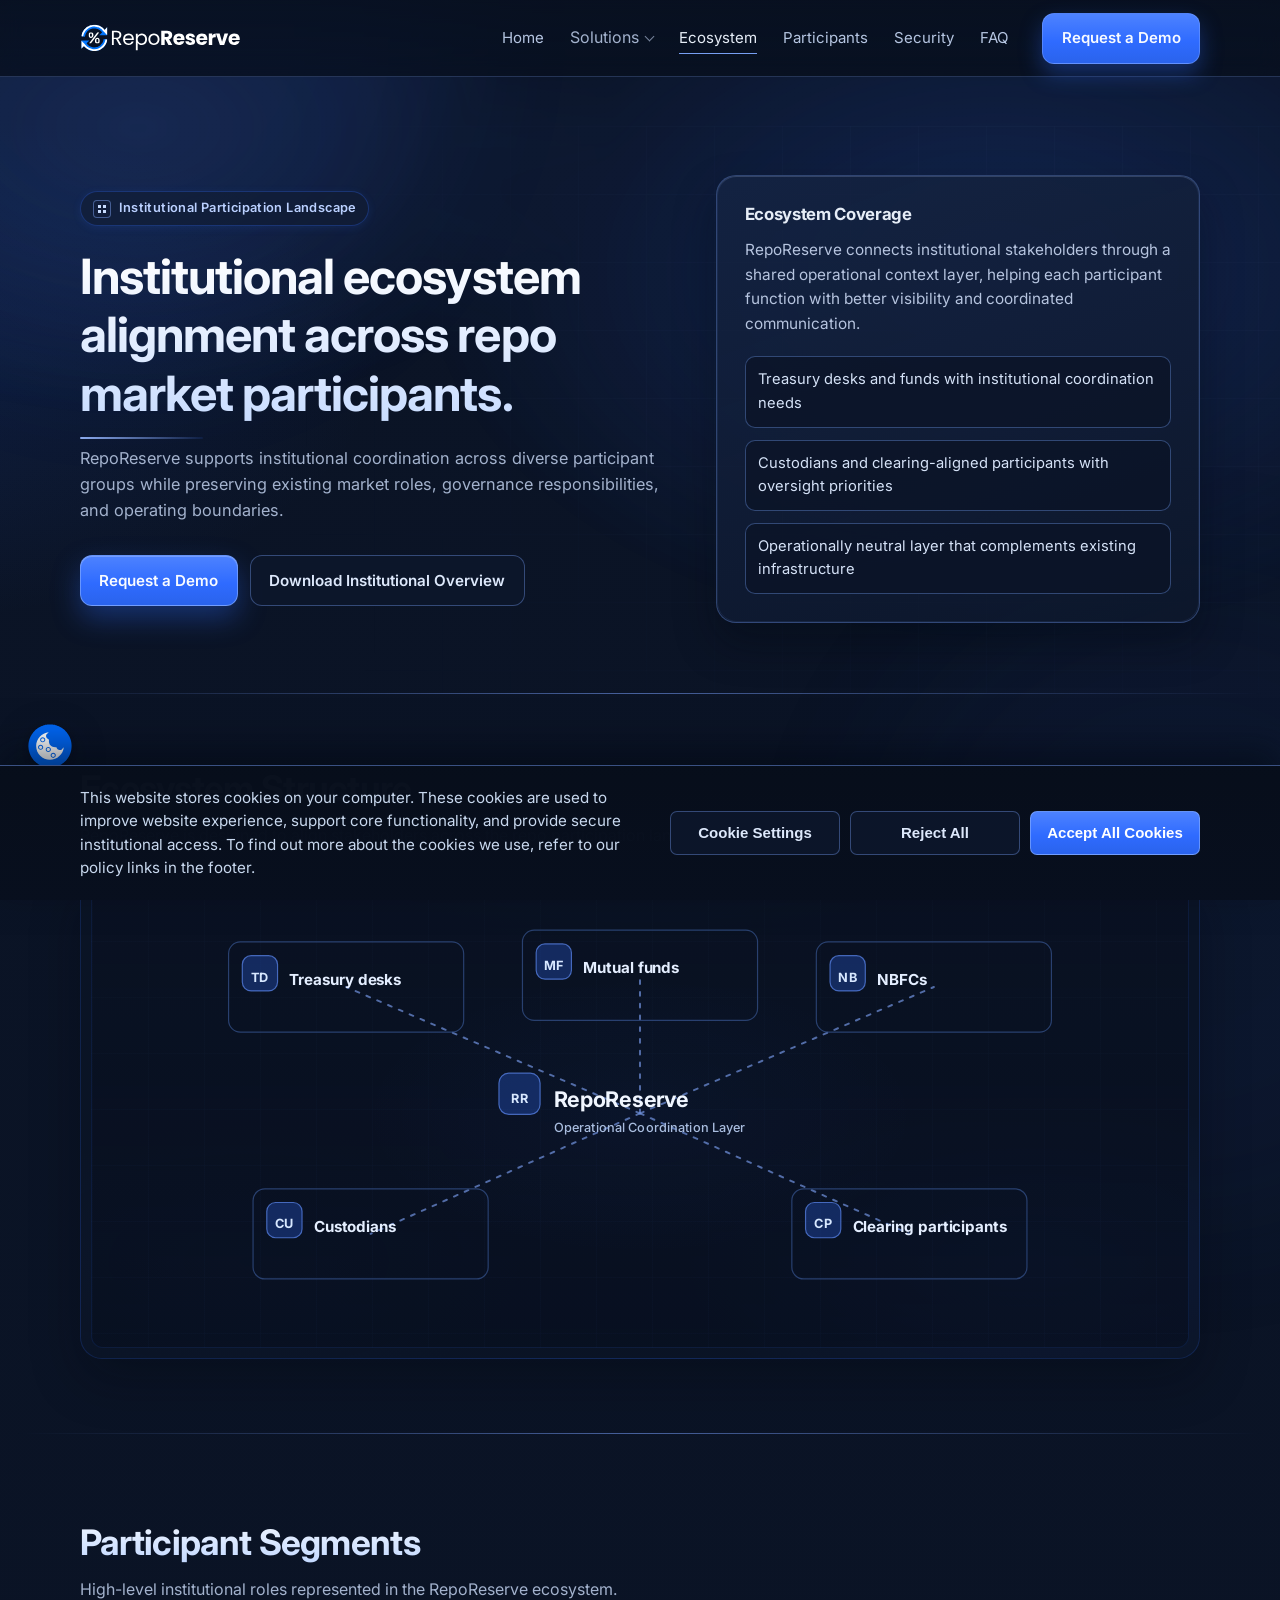
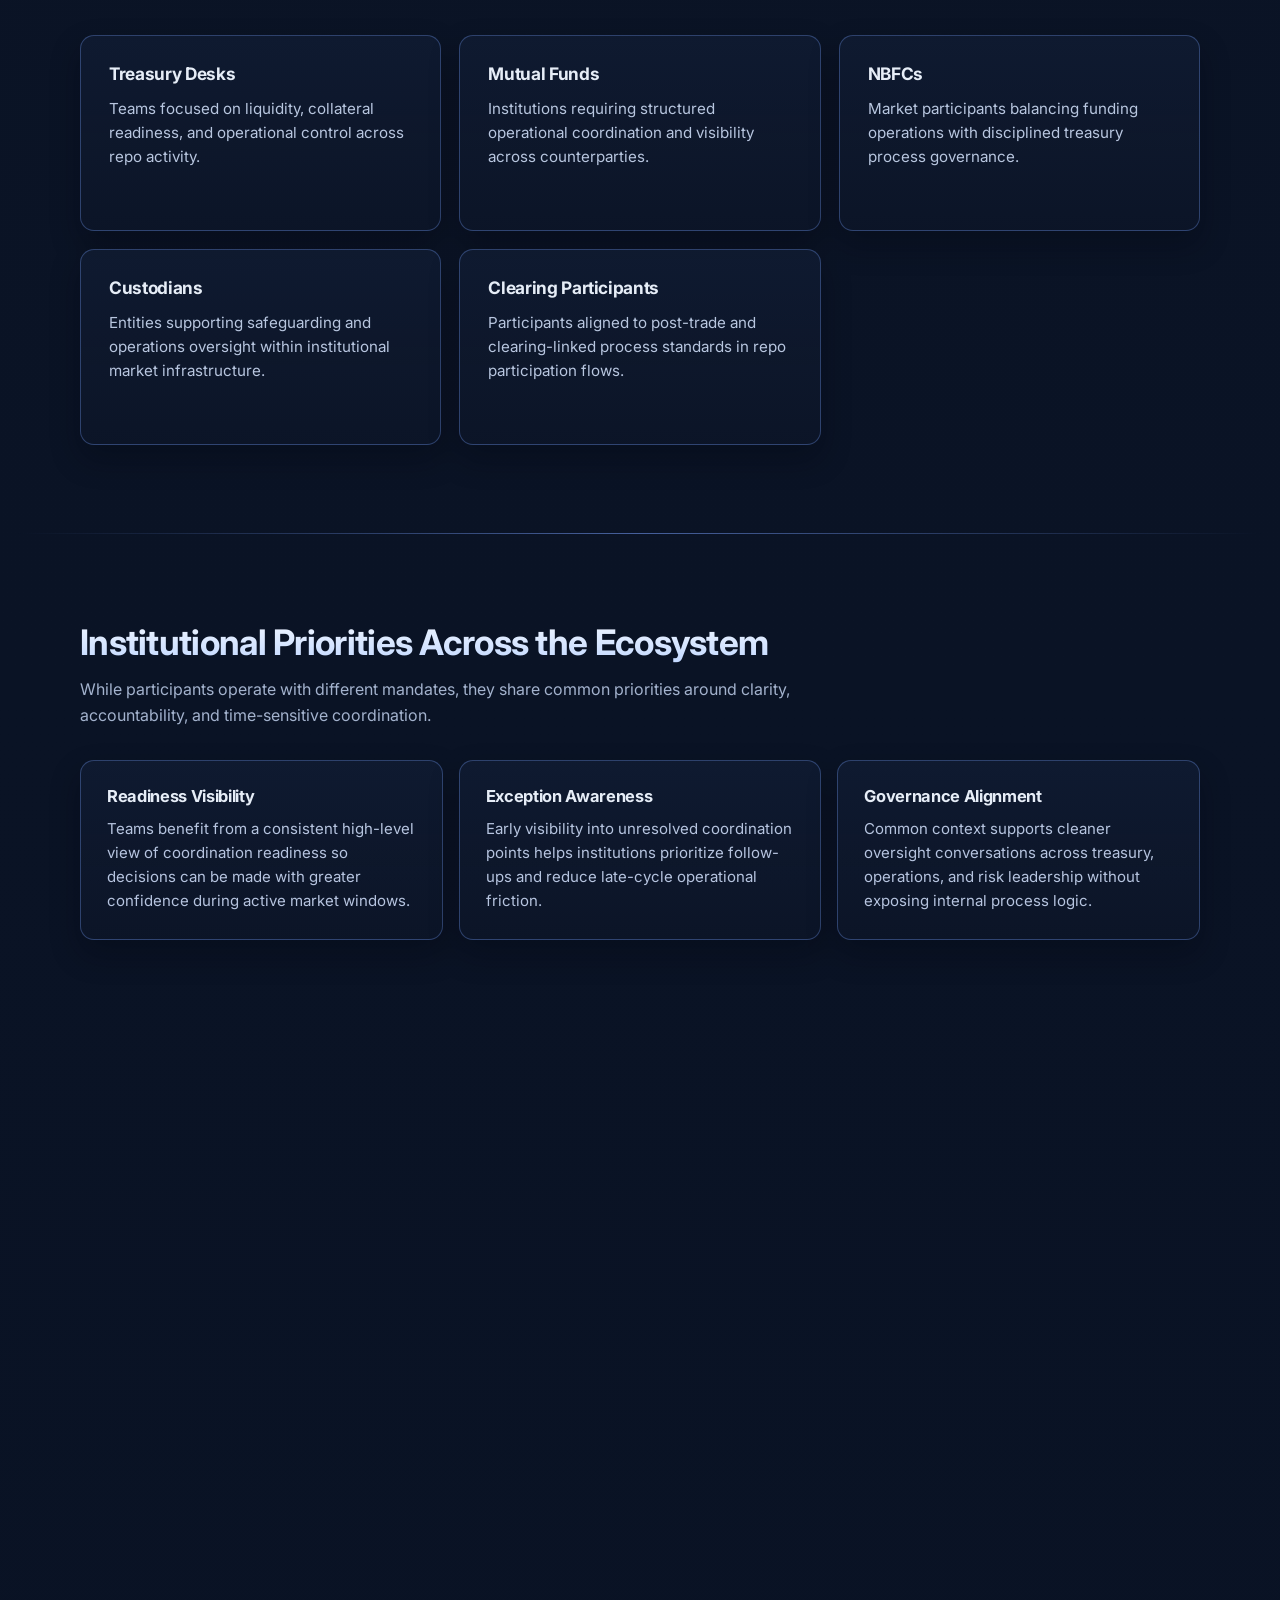
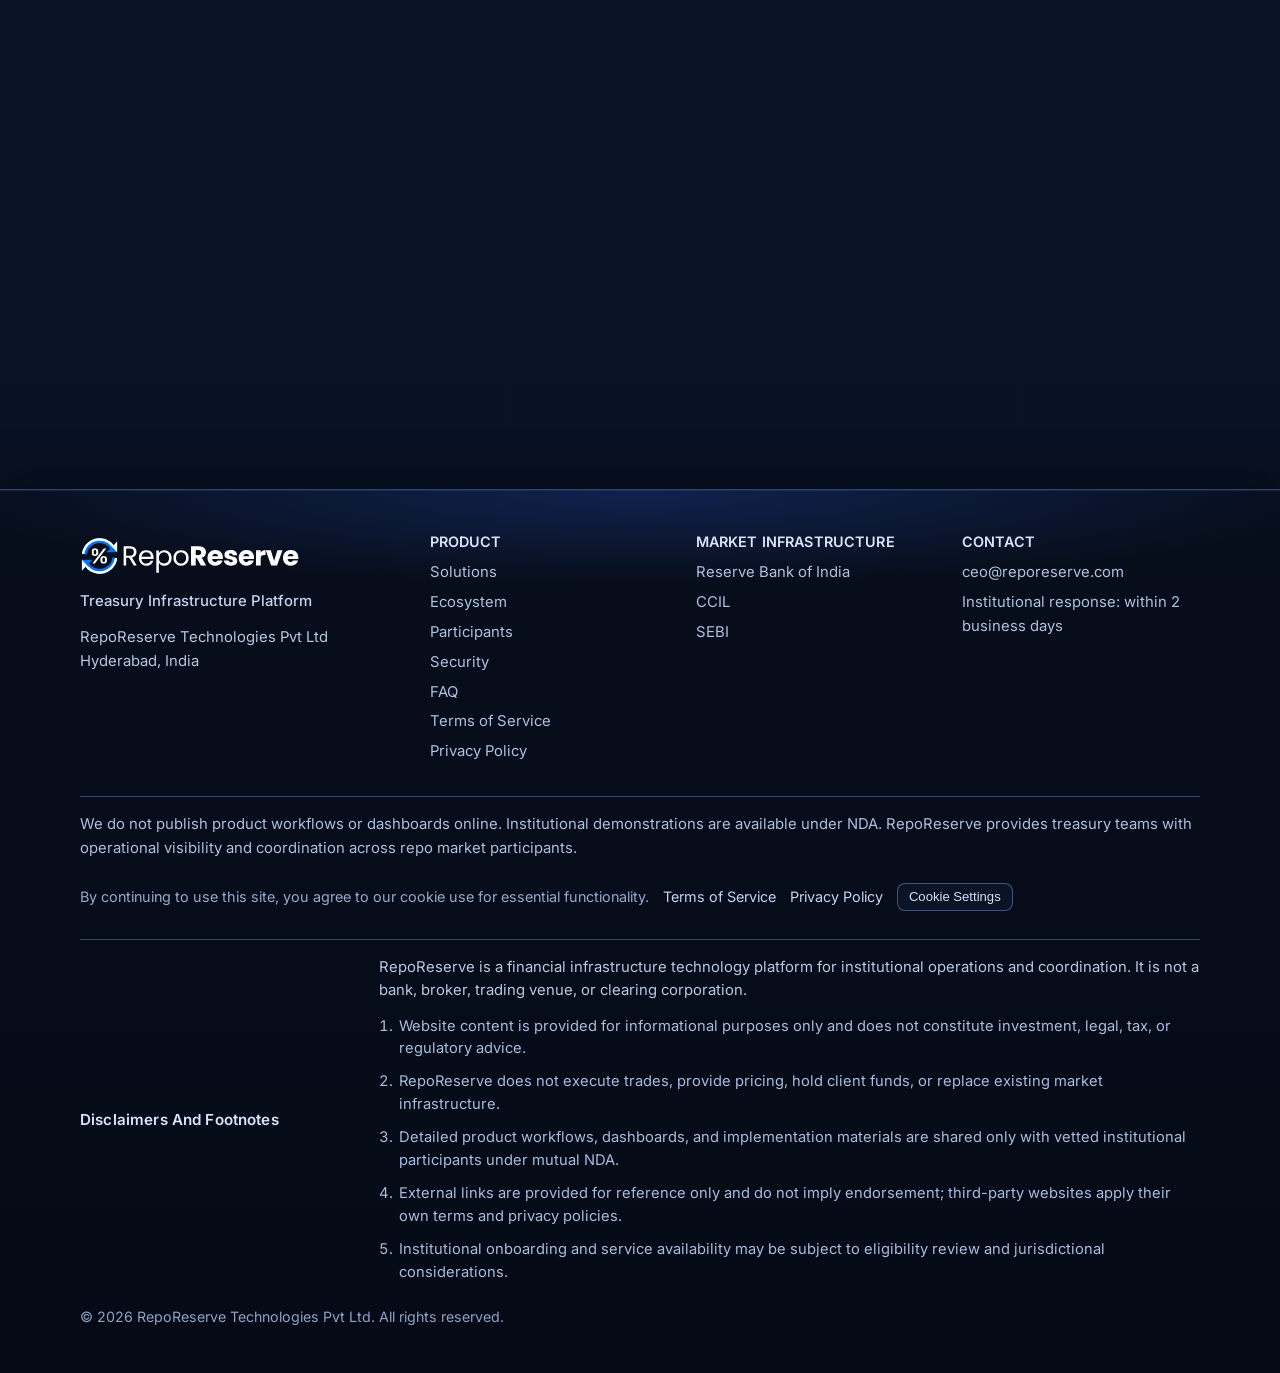
==== commit 43ed96b0: "Add files via upload" ====
--- a/ecosystem.html
+++ b/ecosystem.html
@@ -12,8 +12,8 @@
   <meta name="author" content="RepoReserve" />
   <meta name="theme-color" content="#0B1426" />
   <link rel="canonical" href="https://reporeserve.com/ecosystem.html" />
-  <link rel="manifest" href="manifest.json" />
-  <link rel="icon" type="image/svg+xml" href="/assets/favicon.svg?v=20260325svg" />
+  <link rel="manifest" href="manifest.json" />
+  <link rel="icon" type="image/svg+xml" href="/assets/favicon.svg?v=20260325svg" />
     <meta property="og:site_name" content="RepoReserve" />
   <meta property="og:locale" content="en_US" />
   <meta property="og:type" content="website" />
@@ -75,8 +75,8 @@
   <link rel="preload" as="style" href="https://fonts.googleapis.com/css2?family=Inter:wght@400;500;600;700&display=swap" />
   <link rel="stylesheet" href="https://fonts.googleapis.com/css2?family=Inter:wght@400;500;600;700&display=swap" media="print" onload="this.media='all'" />
   <noscript><link rel="stylesheet" href="https://fonts.googleapis.com/css2?family=Inter:wght@400;500;600;700&display=swap" /></noscript>
-  <link rel="preload" href="styles.css" as="style" />
-  <link rel="stylesheet" href="styles.css" />
+  <link rel="preload" href="styles.css?v=20260516" as="style" />
+  <link rel="stylesheet" href="styles.css?v=20260516" />
 </head>
 <body>
   <header class="site-header">
@@ -101,8 +101,8 @@
         <div class="nav-dropdown">
           <button
             type="button"
-            class="nav-dropdown-toggle"
-            aria-haspopup="true"
+            class="nav-dropdown-toggle"
+            aria-haspopup="true"
             aria-expanded="false"
             aria-controls="solutions-menu"
           >
@@ -563,79 +563,79 @@
     <span class="back-to-top-icon" aria-hidden="true">&#8593;</span>
     <span class="back-to-top-text">Back to Top</span>
   </button>
-
-  
-
-  <div class="cookie-banner" role="dialog" aria-live="polite" aria-label="Cookie Consent">
-    <div class="cookie-banner-content">
+
+  
+
+  <div class="cookie-banner" role="dialog" aria-live="polite" aria-label="Cookie Consent">
+    <div class="cookie-banner-content">
       <p class="cookie-banner-text">
         This website stores cookies on your computer. These cookies are used to improve website experience, support
         core functionality, and provide secure institutional access. To find out more about the cookies we use, refer
         to our policy links in the footer.
       </p>
-      <div class="cookie-actions">
-        <button type="button" class="btn btn-secondary cookie-settings">Cookie Settings</button>
-        <button type="button" class="btn btn-secondary cookie-reject">Reject All</button>
-        <button type="button" class="btn btn-primary cookie-accept">Accept All Cookies</button>
-      </div>
-    </div>
-  </div>
-
+      <div class="cookie-actions">
+        <button type="button" class="btn btn-secondary cookie-settings">Cookie Settings</button>
+        <button type="button" class="btn btn-secondary cookie-reject">Reject All</button>
+        <button type="button" class="btn btn-primary cookie-accept">Accept All Cookies</button>
+      </div>
+    </div>
+  </div>
+
   <div class="cookie-modal" role="dialog" aria-modal="true" aria-labelledby="cookie-modal-title" aria-hidden="true">
     <div class="cookie-modal-panel">
-      <button type="button" class="cookie-modal-close" aria-label="Close Cookie Settings">x</button>
-      <h2 id="cookie-modal-title">RepoReserve Cookie Settings</h2>
-      <p class="cookie-modal-copy">
-        Manage how RepoReserve uses cookies. Necessary cookies remain enabled to ensure secure site functionality.
-        Optional categories can be customized below.
-      </p>
-
-      <article class="cookie-category">
-        <div class="cookie-category-head">
-          <h3>Necessary</h3>
-          <span class="cookie-status">Always Active</span>
-        </div>
-        <p>Required for secure access, navigation integrity, and basic website operations.</p>
-      </article>
-
-      <article class="cookie-category">
-        <div class="cookie-category-head">
-          <h3>Functional</h3>
-          <button
-            type="button"
-            class="cookie-switch"
-            data-cookie-key="functional"
-            role="switch"
-            aria-checked="true"
-            aria-label="Functional Cookies"
-          >
-            <span class="cookie-switch-track"><span class="cookie-switch-thumb"></span></span>
-          </button>
-        </div>
-        <p>Enables preference memory and user experience enhancements across sessions.</p>
-      </article>
-
-      <article class="cookie-category">
-        <div class="cookie-category-head">
-          <h3>Analytics</h3>
-          <button
-            type="button"
-            class="cookie-switch"
-            data-cookie-key="analytics"
-            role="switch"
-            aria-checked="true"
-            aria-label="Analytics Cookies"
-          >
-            <span class="cookie-switch-track"><span class="cookie-switch-thumb"></span></span>
-          </button>
-        </div>
-        <p>Helps RepoReserve understand aggregate usage patterns to improve platform communication.</p>
-      </article>
-
-      <div class="cookie-modal-actions">
-        <button type="button" class="btn btn-secondary cookie-modal-reject">Reject All</button>
-        <button type="button" class="btn btn-secondary cookie-modal-save">Save My Preferences</button>
-        <button type="button" class="btn btn-primary cookie-modal-accept">Accept All Cookies</button>
+      <button type="button" class="cookie-modal-close" aria-label="Close Cookie Settings">x</button>
+      <h2 id="cookie-modal-title">RepoReserve Cookie Settings</h2>
+      <p class="cookie-modal-copy">
+        Manage how RepoReserve uses cookies. Necessary cookies remain enabled to ensure secure site functionality.
+        Optional categories can be customized below.
+      </p>
+
+      <article class="cookie-category">
+        <div class="cookie-category-head">
+          <h3>Necessary</h3>
+          <span class="cookie-status">Always Active</span>
+        </div>
+        <p>Required for secure access, navigation integrity, and basic website operations.</p>
+      </article>
+
+      <article class="cookie-category">
+        <div class="cookie-category-head">
+          <h3>Functional</h3>
+          <button
+            type="button"
+            class="cookie-switch"
+            data-cookie-key="functional"
+            role="switch"
+            aria-checked="true"
+            aria-label="Functional Cookies"
+          >
+            <span class="cookie-switch-track"><span class="cookie-switch-thumb"></span></span>
+          </button>
+        </div>
+        <p>Enables preference memory and user experience enhancements across sessions.</p>
+      </article>
+
+      <article class="cookie-category">
+        <div class="cookie-category-head">
+          <h3>Analytics</h3>
+          <button
+            type="button"
+            class="cookie-switch"
+            data-cookie-key="analytics"
+            role="switch"
+            aria-checked="true"
+            aria-label="Analytics Cookies"
+          >
+            <span class="cookie-switch-track"><span class="cookie-switch-thumb"></span></span>
+          </button>
+        </div>
+        <p>Helps RepoReserve understand aggregate usage patterns to improve platform communication.</p>
+      </article>
+
+      <div class="cookie-modal-actions">
+        <button type="button" class="btn btn-secondary cookie-modal-reject">Reject All</button>
+        <button type="button" class="btn btn-secondary cookie-modal-save">Save My Preferences</button>
+        <button type="button" class="btn btn-primary cookie-modal-accept">Accept All Cookies</button>
       </div>
     </div>
   </div>
@@ -643,22 +643,22 @@
   <button type="button" class="back-to-top" aria-label="Back to Top" aria-hidden="true">
     <span class="back-to-top-icon" aria-hidden="true">&#8593;</span>
     <span class="back-to-top-text">Back to Top</span>
-  </button>
-
+  </button>
+
   <script src="script.js" defer></script>
 </body>
 </html>
-
-
-
-
-
-
-
-
-
-
-
-
-
-
+
+
+
+
+
+
+
+
+
+
+
+
+
+
--- a/styles.css
+++ b/styles.css
@@ -348,9 +348,9 @@
     }
 
     .btn-primary {
-      background: linear-gradient(180deg, #3f78ff, #2f6bff);
+      background: linear-gradient(180deg, #4a82ff 0%, #2f6bff 50%, #2560e8 100%);
       color: #f8fbff;
-      box-shadow: 0 10px 24px rgba(47, 107, 255, 0.32);
+      box-shadow: 0 10px 24px rgba(47, 107, 255, 0.35), inset 0 1px 0 rgba(255, 255, 255, 0.15);
     }
 
     .btn-primary::after {
@@ -457,15 +457,16 @@
       display: inline-flex;
       align-items: center;
       gap: 8px;
-      padding: 0.34rem 0.64rem;
+      padding: 0.38rem 0.72rem;
       border-radius: 99px;
-      border: 1px solid #2c4069;
-      background: rgba(17, 28, 52, 0.55);
+      border: 1px solid rgba(47, 107, 255, 0.3);
+      background: rgba(17, 28, 52, 0.65);
       color: #bad0ff;
       font-size: 0.8rem;
       font-weight: 600;
-      letter-spacing: 0.02em;
-      margin-bottom: 20px;
+      letter-spacing: 0.03em;
+      margin-bottom: 22px;
+      box-shadow: 0 2px 8px rgba(47, 107, 255, 0.12);
     }
 
     .eyebrow-icon {
@@ -497,12 +498,23 @@
     h3 {
       line-height: 1.2;
       margin: 0;
-      letter-spacing: -0.015em;
+      letter-spacing: -0.02em;
     }
 
     h1 {
-      font-size: clamp(2rem, 3.7vw, 3.2rem);
+      font-size: clamp(2.1rem, 3.8vw, 3.3rem);
       max-width: 16ch;
+      background: linear-gradient(180deg, #ffffff 0%, #c8dcff 100%);
+      -webkit-background-clip: text;
+      -webkit-text-fill-color: transparent;
+      background-clip: text;
+    }
+
+    h2 {
+      background: linear-gradient(180deg, #f0f6ff 0%, #c2d8ff 100%);
+      -webkit-background-clip: text;
+      -webkit-text-fill-color: transparent;
+      background-clip: text;
     }
 
     .hero-subtext {
@@ -792,15 +804,29 @@
     }
 
     .trust-box {
-      border: 1px solid #273a63;
+      border: 1px solid rgba(47, 107, 255, 0.2);
       border-radius: var(--radius);
-      background: rgba(17, 28, 52, 0.55);
-      padding: 28px 22px;
+      background: linear-gradient(135deg, rgba(17, 28, 52, 0.7), rgba(13, 23, 44, 0.55));
+      padding: 32px 28px;
       text-align: center;
+      position: relative;
+      overflow: hidden;
+    }
+
+    .trust-box::before {
+      content: "";
+      position: absolute;
+      inset: 0;
+      background: radial-gradient(600px 200px at 50% -40%, rgba(47, 107, 255, 0.12), transparent 70%);
+      pointer-events: none;
+    }
+
+    .trust-box {
       color: #cad7ee;
-      font-size: 1.03rem;
+      font-size: 1.05rem;
       max-width: 1140px;
       margin: 0 auto;
+      font-weight: 500;
     }
 
     .section-header {
@@ -879,17 +905,17 @@
 
     .section-page-link:hover,
     .section-page-link:focus-visible {
-      transform: translateY(-2px);
-      border-color: #4667a1;
-      background: linear-gradient(180deg, rgba(19, 33, 60, 0.92), rgba(14, 25, 47, 0.84));
-      box-shadow: 0 16px 28px rgba(4, 8, 16, 0.3);
+      transform: translateY(-3px);
+      border-color: rgba(47, 107, 255, 0.35);
+      background: linear-gradient(180deg, rgba(19, 33, 60, 0.95), rgba(14, 25, 47, 0.88));
+      box-shadow: 0 16px 32px rgba(4, 8, 16, 0.35), 0 0 0 1px rgba(47, 107, 255, 0.08);
       outline: none;
     }
 
     .section-page-link:hover .section-page-arrow,
     .section-page-link:focus-visible .section-page-arrow {
-      color: #d5e5ff;
-      transform: translateX(2px);
+      color: var(--accent);
+      transform: translateX(4px);
     }
 
     .cards {
@@ -902,15 +928,34 @@
       border: 1px solid #24365a;
       border-radius: var(--radius);
       background: linear-gradient(180deg, rgba(17, 28, 52, 0.95), rgba(17, 28, 52, 0.75));
-      padding: 24px;
-      transition: transform 0.28s ease, border-color 0.28s ease, box-shadow 0.28s ease;
+      padding: 28px;
+      transition: transform 0.32s var(--ease-premium), border-color 0.32s ease, box-shadow 0.32s ease, background 0.32s ease;
       min-height: 196px;
+      position: relative;
+      overflow: hidden;
+    }
+
+    .card::before {
+      content: "";
+      position: absolute;
+      top: 0;
+      left: 0;
+      right: 0;
+      height: 2px;
+      background: linear-gradient(90deg, transparent, rgba(47, 107, 255, 0.5), transparent);
+      opacity: 0;
+      transition: opacity 0.32s ease;
     }
 
     .card:hover {
-      transform: translateY(-3px);
-      border-color: #365286;
-      box-shadow: 0 14px 24px rgba(5, 10, 21, 0.26);
+      transform: translateY(-4px);
+      border-color: rgba(47, 107, 255, 0.35);
+      box-shadow: 0 20px 40px rgba(5, 10, 21, 0.35), 0 0 0 1px rgba(47, 107, 255, 0.1);
+      background: linear-gradient(180deg, rgba(20, 33, 60, 0.98), rgba(17, 28, 52, 0.85));
+    }
+
+    .card:hover::before {
+      opacity: 1;
     }
 
     .card h3 {
@@ -1943,29 +1988,32 @@
     }
 
     .ecosystem-network {
-      border: 1px solid #273a60;
-      border-radius: calc(var(--radius) + 6px);
+      border: 1px solid rgba(47, 107, 255, 0.18);
+      border-radius: calc(var(--radius) + 8px);
       background:
-        radial-gradient(560px 210px at 50% -34%, rgba(47, 107, 255, 0.14), transparent 74%),
-        radial-gradient(460px 210px at 82% 72%, rgba(47, 107, 255, 0.06), transparent 74%),
-        rgba(13, 23, 42, 0.8);
-      padding: 8px;
+        radial-gradient(600px 240px at 50% -20%, rgba(47, 107, 255, 0.16), transparent 70%),
+        radial-gradient(500px 240px at 85% 80%, rgba(47, 107, 255, 0.08), transparent 70%),
+        radial-gradient(400px 200px at 15% 80%, rgba(34, 67, 143, 0.06), transparent 70%),
+        rgba(11, 20, 38, 0.85);
+      padding: 10px;
+      box-shadow: 0 20px 50px rgba(2, 6, 14, 0.3);
     }
 
     .ecosystem-network-canvas {
-      border: 1px solid #2b3f66;
-      border-radius: 10px;
+      border: 1px solid rgba(47, 107, 255, 0.12);
+      border-radius: 12px;
       background:
-        linear-gradient(rgba(89, 136, 246, 0.024) 1px, transparent 1px),
-        linear-gradient(90deg, rgba(89, 136, 246, 0.024) 1px, transparent 1px),
-        linear-gradient(180deg, rgba(10, 18, 34, 0.8), rgba(12, 22, 41, 0.62));
-      background-size: 52px 52px, 52px 52px, auto;
+        radial-gradient(400px 200px at 50% 50%, rgba(47, 107, 255, 0.04), transparent 70%),
+        linear-gradient(rgba(89, 136, 246, 0.02) 1px, transparent 1px),
+        linear-gradient(90deg, rgba(89, 136, 246, 0.02) 1px, transparent 1px),
+        linear-gradient(180deg, rgba(10, 18, 34, 0.85), rgba(8, 16, 32, 0.7));
+      background-size: auto, 56px 56px, 56px 56px, auto;
       overflow: hidden;
-      padding: 3px;
+      padding: 6px;
     }
 
     .ecosystem-svg {
-      width: min(100%, 920px);
+      width: min(100%, 960px);
       min-width: 0;
       height: auto;
       display: block;
@@ -2071,64 +2119,75 @@
     }
 
     .net-node rect {
-      fill: rgba(16, 27, 50, 0.82);
-      stroke: #2f4672;
+      fill: rgba(16, 27, 50, 0.88);
+      fill: url(#node-fill);
+      stroke: rgba(55, 85, 145, 0.7);
       stroke-width: 1.2;
     }
 
     .net-center rect {
-      fill: rgba(20, 34, 61, 0.95);
-      stroke: #5a7cb8;
+      fill: rgba(22, 38, 70, 0.94);
+      fill: url(#hub-fill);
+      stroke: rgba(100, 156, 255, 0.7);
+      stroke: url(#hub-stroke-grad);
+      stroke-width: 1.5;
     }
 
     .net-node .net-chip {
-      fill: rgba(47, 107, 255, 0.24);
-      stroke: rgba(47, 107, 255, 0.55);
-      stroke-width: 1;
+      fill: rgba(47, 107, 255, 0.28);
+      stroke: rgba(93, 137, 242, 0.7);
+      stroke-width: 1.2;
     }
 
     .net-node .net-chip-text {
       fill: #d8e8ff;
-      font-size: 14px;
+      font-size: 13px;
       font-weight: 700;
       text-anchor: middle;
       dominant-baseline: middle;
-      letter-spacing: 0.02em;
+      letter-spacing: 0.03em;
     }
 
     .net-node .net-label {
-      fill: #dce7fb;
-      font-size: 16px;
-      font-weight: 600;
+      fill: #e4eeff;
+      font-size: 15.5px;
+      font-weight: 700;
       dominant-baseline: middle;
+      letter-spacing: -0.005em;
     }
 
     .net-center .net-center-title {
-      fill: #e8f0ff;
+      fill: #f0f6ff;
       font-size: 22px;
       font-weight: 700;
       dominant-baseline: middle;
-      letter-spacing: -0.01em;
+      letter-spacing: -0.015em;
     }
 
     .net-center .net-center-subtitle {
       fill: #a9bddf;
-      font-size: 14px;
+      font-size: 13px;
       font-weight: 500;
       dominant-baseline: middle;
+      letter-spacing: 0.01em;
     }
 
     .treasury-grid path {
       fill: none;
-      stroke: rgba(96, 125, 190, 0.14);
-      stroke-width: 1;
+      stroke: rgba(96, 125, 190, 0.1);
+      stroke-width: 0.8;
       vector-effect: non-scaling-stroke;
     }
 
     .hub-halo ellipse {
       fill: url(#hub-glow);
-      opacity: 0.42;
+      opacity: 0.38;
       transform-origin: center;
+    }
+
+    .hub-halo ellipse:first-child {
+      fill: url(#hub-glow-outer);
+      opacity: 0.5;
     }
 
     .flow-path,
@@ -2139,16 +2198,15 @@
     }
 
     .flow-path {
-      stroke: url(#flow-blue);
-      stroke-width: 1.45;
-      opacity: 0.64;
+      stroke-width: 1.6;
+      opacity: 0.55;
     }
 
     .flow-pulse {
-      stroke: #9ec1ff;
-      stroke-width: 1.65;
-      stroke-dasharray: 18 220;
-      stroke-dashoffset: 240;
+      stroke: #a8ccff;
+      stroke-width: 2;
+      stroke-dasharray: 22 240;
+      stroke-dashoffset: 260;
       opacity: 0;
       filter: url(#flow-soft-glow);
     }
@@ -2161,20 +2219,20 @@
 
     .primary-link-aura {
       stroke: url(#primary-energy);
-      stroke-width: 8;
-      opacity: 0.12;
+      stroke-width: 10;
+      opacity: 0.14;
       filter: url(#flow-soft-glow);
     }
 
     .primary-link-base {
       stroke: url(#primary-energy);
-      stroke-width: 1.35;
-      opacity: 0.72;
+      stroke-width: 1.5;
+      opacity: 0.75;
     }
 
     .primary-link-pulse {
       stroke: #cfe0ff;
-      stroke-width: 1.55;
+      stroke-width: 1.8;
       stroke-dasharray: 8 46;
       stroke-dashoffset: 54;
       opacity: 0;
@@ -2182,54 +2240,59 @@
     }
 
     .treasury-node rect:first-child {
-      fill: rgba(14, 25, 47, 0.84);
-      stroke: rgba(77, 111, 181, 0.66);
-      transition: stroke 0.26s ease, filter 0.26s ease, fill 0.26s ease;
+      fill: rgba(14, 25, 47, 0.88);
+      fill: url(#node-fill);
+      stroke: rgba(65, 100, 170, 0.6);
+      stroke-width: 1.2;
+      transition: stroke 0.3s ease, fill 0.3s ease;
     }
 
     .treasury-node:hover rect:first-child,
     .treasury-node:focus-within rect:first-child {
-      fill: rgba(17, 31, 58, 0.96);
-      stroke: rgba(140, 174, 245, 0.94);
-      filter: drop-shadow(0 10px 18px rgba(4, 10, 24, 0.34));
+      fill: rgba(18, 33, 62, 0.98);
+      stroke: rgba(100, 155, 255, 0.85);
     }
 
     .treasury-node .net-chip {
-      fill: rgba(47, 107, 255, 0.22);
-      stroke: rgba(93, 137, 242, 0.78);
+      fill: rgba(47, 107, 255, 0.25);
+      stroke: rgba(93, 137, 242, 0.72);
+      stroke-width: 1.2;
     }
 
     .treasury-node .net-node-subtitle {
-      fill: #98acd1;
-      font-size: 13px;
+      fill: #8a9fc4;
+      font-size: 11.5px;
       font-weight: 500;
       dominant-baseline: middle;
+      letter-spacing: 0.01em;
     }
 
     .treasury-hub .hub-card {
       fill: rgba(22, 38, 70, 0.94);
-      stroke: rgba(134, 170, 246, 0.84);
-      stroke-width: 1.35;
-      filter: drop-shadow(0 16px 28px rgba(2, 8, 20, 0.32));
+      fill: url(#hub-fill);
+      stroke: rgba(100, 156, 255, 0.7);
+      stroke: url(#hub-stroke-grad);
+      stroke-width: 1.5;
     }
 
     .treasury-hub .net-logo-frame {
-      fill: rgba(47, 107, 255, 0.16);
-      stroke: rgba(141, 177, 255, 0.56);
-      stroke-width: 1;
+      fill: rgba(47, 107, 255, 0.18);
+      stroke: rgba(141, 177, 255, 0.5);
+      stroke-width: 1.2;
     }
 
     .treasury-hub .net-logo-img {
-      opacity: 0.96;
+      opacity: 0.98;
     }
 
     .treasury-hub .net-center-title {
-      font-size: 20px;
+      font-size: 21px;
     }
 
     .treasury-hub .net-center-subtitle {
-      fill: #bfd1ee;
-      font-size: 12.5px;
+      fill: #b4c9ea;
+      font-size: 12px;
+      letter-spacing: 0.02em;
     }
 
     .security-grid {
@@ -2241,14 +2304,15 @@
     .security-card {
       border: 1px solid #293c64;
       border-radius: var(--radius);
-      padding: 22px;
-      background: rgba(13, 21, 38, 0.65);
-      transition: border-color 0.28s ease, transform 0.28s ease;
+      padding: 26px;
+      background: linear-gradient(180deg, rgba(13, 21, 38, 0.75), rgba(11, 19, 34, 0.6));
+      transition: border-color 0.32s ease, transform 0.32s var(--ease-premium), box-shadow 0.32s ease;
     }
 
     .security-card:hover {
-      transform: translateY(-2px);
-      border-color: #375486;
+      transform: translateY(-4px);
+      border-color: rgba(47, 107, 255, 0.3);
+      box-shadow: 0 16px 32px rgba(3, 8, 18, 0.3);
     }
 
     .security-card h3 {
@@ -2438,15 +2502,21 @@
     .engagement-item {
       border: 1px solid #27395f;
       border-radius: var(--radius);
-      background: #101b32;
-      padding: 16px;
+      background: linear-gradient(135deg, #101b32, rgba(13, 22, 40, 0.9));
+      padding: 18px;
       display: grid;
       grid-template-columns: 40px minmax(0, 1fr);
       align-items: start;
-      gap: 12px;
-      transition: border-color 0.24s ease, transform 0.24s ease;
+      gap: 14px;
+      transition: border-color 0.28s ease, transform 0.28s var(--ease-premium), box-shadow 0.28s ease;
       position: relative;
       z-index: 1;
+    }
+
+    .engagement-item:hover {
+      border-color: rgba(47, 107, 255, 0.25);
+      transform: translateY(-2px);
+      box-shadow: 0 12px 24px rgba(3, 8, 18, 0.25);
     }
 
     @media (max-width: 980px) {
@@ -2468,16 +2538,17 @@
     }
 
     .step-index {
-      width: 32px;
-      height: 32px;
+      width: 36px;
+      height: 36px;
       border-radius: 999px;
       display: inline-grid;
       place-items: center;
       font-weight: 700;
       font-size: 0.82rem;
       color: #dcebff;
-      background: rgba(47, 107, 255, 0.22);
-      border: 1px solid rgba(47, 107, 255, 0.45);
+      background: linear-gradient(135deg, rgba(47, 107, 255, 0.3), rgba(47, 107, 255, 0.15));
+      border: 1px solid rgba(47, 107, 255, 0.5);
+      box-shadow: 0 4px 12px rgba(47, 107, 255, 0.2);
       letter-spacing: 0.04em;
       margin-top: 2px;
     }
@@ -2514,18 +2585,19 @@
     }
 
     .leader-avatar {
-      width: 62px;
-      height: 62px;
+      width: 64px;
+      height: 64px;
       border-radius: 50%;
-      border: 1px solid rgba(78, 122, 230, 0.62);
-      background: radial-gradient(circle at 30% 28%, rgba(82, 134, 255, 0.42), rgba(47, 107, 255, 0.18));
+      border: 2px solid rgba(78, 122, 230, 0.5);
+      background: radial-gradient(circle at 30% 28%, rgba(82, 134, 255, 0.45), rgba(47, 107, 255, 0.2));
       color: #dde9ff;
-      font-size: 1rem;
+      font-size: 1.05rem;
       font-weight: 700;
       display: grid;
       place-items: center;
       letter-spacing: 0.02em;
       flex-shrink: 0;
+      box-shadow: 0 6px 20px rgba(47, 107, 255, 0.2);
     }
 
     .leader-card h3 {
@@ -2770,22 +2842,32 @@
       border: 1px solid #27395f;
       border-radius: 12px;
       background: rgba(17, 28, 52, 0.68);
-      padding: 14px 16px;
-      transition: border-color 0.22s ease, background-color 0.22s ease;
+      padding: 16px 18px;
+      transition: border-color 0.25s ease, background-color 0.25s ease, box-shadow 0.25s ease;
+    }
+
+    details:hover {
+      border-color: #334d7a;
     }
 
     details[open] {
-      border-color: #385385;
-      background: rgba(19, 31, 56, 0.85);
+      border-color: rgba(47, 107, 255, 0.3);
+      background: rgba(19, 31, 56, 0.88);
+      box-shadow: 0 8px 20px rgba(3, 8, 18, 0.2);
     }
 
     summary {
       cursor: pointer;
       list-style: none;
       font-weight: 600;
-      font-size: 0.98rem;
+      font-size: 1rem;
       position: relative;
-      padding-right: 18px;
+      padding-right: 28px;
+      transition: color 0.2s ease;
+    }
+
+    summary:hover {
+      color: #ffffff;
     }
 
     summary::-webkit-details-marker {
@@ -2796,13 +2878,17 @@
       content: "+";
       position: absolute;
       right: 0;
-      top: 0;
-      color: #96b1e3;
-      font-weight: 600;
+      top: 50%;
+      transform: translateY(-50%);
+      color: var(--accent);
+      font-weight: 700;
+      font-size: 1.1rem;
+      transition: transform 0.25s var(--ease-premium);
     }
 
     details[open] summary::after {
       content: "-";
+      transform: translateY(-50%) rotate(180deg);
     }
 
     details p {
@@ -2813,13 +2899,14 @@
     }
 
     .cta-wrap {
-      border: 1px solid #2a3d66;
+      border: 1px solid rgba(47, 107, 255, 0.25);
       border-radius: calc(var(--radius) + 6px);
-      padding: 40px;
+      padding: 52px 40px;
       text-align: center;
       background:
-        radial-gradient(500px 180px at 50% -20%, rgba(47, 107, 255, 0.34), transparent 75%),
-        rgba(17, 28, 52, 0.75);
+        radial-gradient(600px 220px at 50% -20%, rgba(47, 107, 255, 0.38), transparent 70%),
+        radial-gradient(400px 200px at 80% 100%, rgba(34, 67, 143, 0.15), transparent 60%),
+        rgba(17, 28, 52, 0.8);
       position: relative;
       overflow: hidden;
     }
@@ -2936,24 +3023,24 @@
     }
 
     .motion-ok #ecosystem.section-live .flow-pulse {
-      opacity: 0.42;
-      animation: treasury-flow 7.2s linear infinite;
+      opacity: 0.5;
+      animation: treasury-flow 6.5s linear infinite;
     }
 
     .motion-ok #ecosystem.section-live .flow-pulse-2 {
-      animation-delay: 0.35s;
+      animation-delay: 0.4s;
     }
 
     .motion-ok #ecosystem.section-live .flow-pulse-3 {
-      animation-delay: 0.7s;
+      animation-delay: 0.8s;
     }
 
     .motion-ok #ecosystem.section-live .flow-pulse-4 {
-      animation-delay: 1.05s;
+      animation-delay: 1.2s;
     }
 
     .motion-ok #ecosystem.section-live .flow-pulse-5 {
-      animation-delay: 1.4s;
+      animation-delay: 1.6s;
     }
 
     .motion-ok #ecosystem.section-live .primary-link-pulse {
@@ -2970,11 +3057,11 @@
     }
 
     .motion-ok #ecosystem.section-live .net-center rect {
-      animation: eco-core-pulse 5.8s ease-in-out infinite;
+      animation: none;
     }
 
     .motion-ok #ecosystem.section-live .net-center .net-logo-frame {
-      animation: eco-chip-pulse 4.6s ease-in-out infinite;
+      animation: none;
     }
 
     .motion-ok #ecosystem .eco-mobile-node {
@@ -3196,10 +3283,10 @@
 
     @keyframes treasury-flow {
       0% {
-        stroke-dashoffset: 240;
+        stroke-dashoffset: 260;
       }
       100% {
-        stroke-dashoffset: -240;
+        stroke-dashoffset: -260;
       }
     }
 
@@ -3259,6 +3346,17 @@
       100% {
         opacity: 1;
         transform: translateY(0) scale(1);
+      }
+    }
+
+    @keyframes dropdown-mobile-in {
+      0% {
+        opacity: 0;
+        transform: translateY(-4px);
+      }
+      100% {
+        opacity: 1;
+        transform: translateY(0);
       }
     }
 
@@ -5212,15 +5310,16 @@
         top: 76px;
         left: 4%;
         right: 4%;
-        padding: 16px;
-        border: 1px solid #2e4370;
+        padding: 18px;
+        border: 1px solid rgba(46, 67, 112, 0.9);
         border-radius: 14px;
-        background: rgba(12, 21, 40, 0.97);
+        background: rgba(10, 18, 35, 0.98);
+        backdrop-filter: blur(12px);
         display: none;
         flex-direction: column;
         align-items: stretch;
         gap: 14px;
-        box-shadow: var(--shadow);
+        box-shadow: 0 24px 48px rgba(2, 6, 14, 0.5), 0 0 0 1px rgba(47, 107, 255, 0.06);
       }
 
       .nav-links.open {
@@ -5288,12 +5387,22 @@
       .nav-dropdown {
         width: 100%;
         display: grid;
+        position: relative;
       }
 
       .nav-dropdown-toggle {
         width: 100%;
         justify-content: space-between;
         color: var(--muted);
+        padding: 10px 12px;
+        border-radius: 10px;
+        transition: background-color 0.2s ease, color 0.2s ease;
+      }
+
+      .nav-dropdown-toggle:hover,
+      .nav-dropdown.open .nav-dropdown-toggle {
+        background: rgba(47, 107, 255, 0.08);
+        color: var(--text);
       }
 
       .nav-dropdown-toggle::after {
@@ -5304,9 +5413,10 @@
         position: static;
         min-width: 0;
         width: 100%;
-        margin-top: 10px;
-        padding: 8px;
+        margin-top: 6px;
+        padding: 6px 8px;
         border-radius: 12px;
+        border: 1px solid rgba(47, 107, 255, 0.15);
         box-shadow: none;
         opacity: 1;
         pointer-events: auto;
@@ -5314,17 +5424,29 @@
         display: none;
         background:
           radial-gradient(240px 110px at 18% 0%, rgba(47, 107, 255, 0.1), transparent 72%),
-          rgba(8, 16, 31, 0.72);
+          rgba(8, 16, 31, 0.85);
       }
 
       .nav-dropdown.open .nav-dropdown-menu {
         display: grid;
+        gap: 2px;
+        transform: none !important;
+        opacity: 1 !important;
+        pointer-events: auto !important;
+        animation: dropdown-mobile-in 0.2s var(--ease-premium) both;
       }
 
       .nav-dropdown-menu a {
         opacity: 1 !important;
         transform: none !important;
-        padding: 11px 12px;
+        padding: 12px 14px;
+        border-radius: 8px;
+        font-size: 0.92rem;
+      }
+
+      .nav-dropdown-menu a:hover,
+      .nav-dropdown-menu a:focus-visible {
+        background: rgba(47, 107, 255, 0.12);
       }
 
       .fx-network {
@@ -5787,6 +5909,349 @@
       }
     }
 
+    /* ── FX Optimization Engine ── */
+
+    .fxe-capabilities {
+      display: grid;
+      grid-template-columns: repeat(3, 1fr);
+      gap: 20px;
+      margin-bottom: 40px;
+    }
+
+    .fxe-card {
+      position: relative;
+      overflow: hidden;
+      border: 1px solid #24365a;
+      border-radius: var(--radius);
+      background: linear-gradient(180deg, rgba(17, 28, 52, 0.95), rgba(17, 28, 52, 0.75));
+      padding: 32px 28px 28px;
+      transition: transform 0.32s var(--ease-premium), border-color 0.32s ease, box-shadow 0.32s ease;
+    }
+
+    .fxe-card:hover {
+      transform: translateY(-4px);
+      border-color: rgba(47, 107, 255, 0.35);
+      box-shadow:
+        0 16px 40px rgba(2, 6, 14, 0.35),
+        0 0 20px rgba(47, 107, 255, 0.06);
+    }
+
+    .fxe-card-indicator {
+      position: absolute;
+      top: 0;
+      left: 0;
+      right: 0;
+      height: 2px;
+      background: linear-gradient(90deg, transparent, rgba(47, 107, 255, 0.5), transparent);
+      opacity: 0;
+      transition: opacity 0.32s ease;
+    }
+
+    .fxe-card:hover .fxe-card-indicator {
+      opacity: 1;
+    }
+
+    .fxe-card h3 {
+      font-size: 1.05rem;
+      font-weight: 600;
+      color: #e4edff;
+      margin-bottom: 10px;
+      letter-spacing: -0.01em;
+    }
+
+    .fxe-card p {
+      font-size: 0.9rem;
+      line-height: 1.6;
+      color: rgba(180, 200, 240, 0.72);
+      margin: 0;
+    }
+
+    /* Routing comparison */
+
+    .fxe-routing {
+      border: 1px solid rgba(36, 54, 90, 0.7);
+      border-radius: var(--radius);
+      background: linear-gradient(180deg, rgba(14, 23, 44, 0.92), rgba(11, 20, 38, 0.88));
+      padding: 32px;
+      margin-bottom: 0;
+    }
+
+    .fxe-routing-header {
+      display: flex;
+      align-items: baseline;
+      gap: 16px;
+      margin-bottom: 28px;
+      padding-bottom: 16px;
+      border-bottom: 1px solid rgba(36, 54, 90, 0.5);
+    }
+
+    .fxe-routing-label {
+      font-size: 0.82rem;
+      font-weight: 600;
+      text-transform: uppercase;
+      letter-spacing: 0.08em;
+      color: var(--accent);
+    }
+
+    .fxe-routing-meta {
+      font-size: 0.78rem;
+      color: rgba(150, 175, 220, 0.5);
+      letter-spacing: 0.02em;
+    }
+
+    .fxe-routing-grid {
+      display: grid;
+      grid-template-columns: 1fr auto 1fr;
+      gap: 24px;
+      align-items: start;
+    }
+
+    .fxe-route {
+      padding: 0;
+    }
+
+    .fxe-route-tag {
+      display: inline-block;
+      font-size: 0.72rem;
+      font-weight: 600;
+      text-transform: uppercase;
+      letter-spacing: 0.1em;
+      color: rgba(180, 200, 240, 0.6);
+      border: 1px solid rgba(36, 54, 90, 0.6);
+      border-radius: 4px;
+      padding: 4px 10px;
+      margin-bottom: 18px;
+    }
+
+    .fxe-route-tag-optimized {
+      color: rgba(80, 200, 160, 0.9);
+      border-color: rgba(80, 200, 160, 0.25);
+      background: rgba(80, 200, 160, 0.06);
+    }
+
+    .fxe-route-flow {
+      display: flex;
+      align-items: center;
+      gap: 0;
+      margin-bottom: 16px;
+    }
+
+    .fxe-route-node {
+      display: inline-flex;
+      align-items: center;
+      justify-content: center;
+      min-width: 52px;
+      height: 38px;
+      padding: 0 14px;
+      border: 1px solid rgba(47, 107, 255, 0.3);
+      border-radius: 6px;
+      background: rgba(47, 107, 255, 0.08);
+      font-size: 0.82rem;
+      font-weight: 700;
+      letter-spacing: 0.06em;
+      color: #c8dcff;
+      flex-shrink: 0;
+    }
+
+    .fxe-route-node-end {
+      border-color: rgba(47, 107, 255, 0.45);
+      background: rgba(47, 107, 255, 0.14);
+      color: #e4edff;
+    }
+
+    .fxe-route-node-mid {
+      border-color: rgba(80, 200, 160, 0.35);
+      background: rgba(80, 200, 160, 0.08);
+      color: rgba(160, 230, 200, 0.9);
+    }
+
+    .fxe-route-connector {
+      display: inline-flex;
+      align-items: center;
+      flex: 1;
+      min-width: 32px;
+      padding: 0 4px;
+      position: relative;
+    }
+
+    .fxe-route-line {
+      display: block;
+      flex: 1;
+      height: 1px;
+      background: linear-gradient(90deg, rgba(47, 107, 255, 0.15), rgba(47, 107, 255, 0.35));
+    }
+
+    .fxe-route-arrow {
+      display: block;
+      width: 0;
+      height: 0;
+      border-top: 4px solid transparent;
+      border-bottom: 4px solid transparent;
+      border-left: 6px solid rgba(47, 107, 255, 0.4);
+      flex-shrink: 0;
+    }
+
+    .fxe-route-desc {
+      font-size: 0.82rem;
+      line-height: 1.55;
+      color: rgba(150, 175, 220, 0.55);
+      margin: 0;
+    }
+
+    .fxe-routing-divider {
+      display: flex;
+      align-items: center;
+      justify-content: center;
+      align-self: center;
+      padding-top: 18px;
+    }
+
+    .fxe-routing-divider span {
+      display: inline-flex;
+      align-items: center;
+      justify-content: center;
+      width: 36px;
+      height: 36px;
+      border-radius: 50%;
+      border: 1px solid rgba(36, 54, 90, 0.6);
+      background: rgba(14, 23, 44, 0.9);
+      font-size: 0.72rem;
+      font-weight: 600;
+      text-transform: uppercase;
+      letter-spacing: 0.06em;
+      color: rgba(150, 175, 220, 0.45);
+    }
+
+    /* Flow strip */
+
+    .fxe-flow-strip {
+      display: flex;
+      align-items: center;
+      justify-content: center;
+      gap: 0;
+      padding: 8px 0;
+    }
+
+    .fxe-flow-step {
+      display: flex;
+      flex-direction: column;
+      align-items: center;
+      gap: 8px;
+      padding: 20px 16px;
+      border: 1px solid rgba(36, 54, 90, 0.5);
+      border-radius: var(--radius);
+      background: linear-gradient(180deg, rgba(17, 28, 52, 0.8), rgba(14, 23, 44, 0.7));
+      min-width: 140px;
+      transition: border-color 0.28s ease, transform 0.28s var(--ease-premium), box-shadow 0.28s ease;
+    }
+
+    .fxe-flow-step:hover {
+      transform: translateY(-3px);
+      border-color: rgba(47, 107, 255, 0.3);
+      box-shadow: 0 12px 28px rgba(2, 6, 14, 0.3);
+    }
+
+    .fxe-flow-index {
+      font-size: 0.68rem;
+      font-weight: 700;
+      letter-spacing: 0.1em;
+      color: var(--accent);
+      opacity: 0.7;
+    }
+
+    .fxe-flow-title {
+      font-size: 0.82rem;
+      font-weight: 600;
+      color: #c8dcff;
+      text-align: center;
+      letter-spacing: -0.01em;
+    }
+
+    .fxe-flow-connector {
+      display: inline-block;
+      width: 28px;
+      height: 1px;
+      background: linear-gradient(90deg, rgba(47, 107, 255, 0.12), rgba(47, 107, 255, 0.28), rgba(47, 107, 255, 0.12));
+      flex-shrink: 0;
+    }
+
+    /* FX CTA overrides */
+
+    .fxe-cta {
+      border-color: rgba(36, 54, 90, 0.5);
+    }
+
+    /* ── FX Engine responsive ── */
+
+    @media (max-width: 980px) {
+      .fxe-capabilities {
+        grid-template-columns: 1fr;
+        gap: 16px;
+      }
+
+      .fxe-routing {
+        padding: 24px 20px;
+      }
+
+      .fxe-routing-grid {
+        grid-template-columns: 1fr;
+        gap: 0;
+      }
+
+      .fxe-routing-divider {
+        padding: 16px 0;
+      }
+
+      .fxe-flow-strip {
+        flex-direction: column;
+        gap: 0;
+      }
+
+      .fxe-flow-step {
+        width: 100%;
+        flex-direction: row;
+        justify-content: flex-start;
+        gap: 14px;
+        min-width: 0;
+        padding: 16px 20px;
+      }
+
+      .fxe-flow-connector {
+        width: 1px;
+        height: 20px;
+        background: linear-gradient(180deg, rgba(47, 107, 255, 0.12), rgba(47, 107, 255, 0.28), rgba(47, 107, 255, 0.12));
+        align-self: center;
+      }
+    }
+
+    @media (max-width: 600px) {
+      .fxe-card {
+        padding: 24px 20px 20px;
+      }
+
+      .fxe-routing {
+        padding: 20px 16px;
+      }
+
+      .fxe-routing-header {
+        flex-direction: column;
+        gap: 6px;
+        margin-bottom: 20px;
+        padding-bottom: 14px;
+      }
+
+      .fxe-route-node {
+        min-width: 44px;
+        height: 34px;
+        padding: 0 10px;
+        font-size: 0.76rem;
+      }
+
+      .fxe-flow-step {
+        padding: 14px 16px;
+      }
+    }
+
     @media (prefers-reduced-motion: reduce) {
       html {
         scroll-behavior: auto;
@@ -5803,4 +6268,4 @@
         opacity: 1;
         transform: none;
       }
-    }
+    }
--- a/styles.css
+++ b/styles.css
@@ -348,9 +348,9 @@
     }
 
     .btn-primary {
-      background: linear-gradient(180deg, #3f78ff, #2f6bff);
+      background: linear-gradient(180deg, #4a82ff 0%, #2f6bff 50%, #2560e8 100%);
       color: #f8fbff;
-      box-shadow: 0 10px 24px rgba(47, 107, 255, 0.32);
+      box-shadow: 0 10px 24px rgba(47, 107, 255, 0.35), inset 0 1px 0 rgba(255, 255, 255, 0.15);
     }
 
     .btn-primary::after {
@@ -457,15 +457,16 @@
       display: inline-flex;
       align-items: center;
       gap: 8px;
-      padding: 0.34rem 0.64rem;
+      padding: 0.38rem 0.72rem;
       border-radius: 99px;
-      border: 1px solid #2c4069;
-      background: rgba(17, 28, 52, 0.55);
+      border: 1px solid rgba(47, 107, 255, 0.3);
+      background: rgba(17, 28, 52, 0.65);
       color: #bad0ff;
       font-size: 0.8rem;
       font-weight: 600;
-      letter-spacing: 0.02em;
-      margin-bottom: 20px;
+      letter-spacing: 0.03em;
+      margin-bottom: 22px;
+      box-shadow: 0 2px 8px rgba(47, 107, 255, 0.12);
     }
 
     .eyebrow-icon {
@@ -497,12 +498,23 @@
     h3 {
       line-height: 1.2;
       margin: 0;
-      letter-spacing: -0.015em;
+      letter-spacing: -0.02em;
     }
 
     h1 {
-      font-size: clamp(2rem, 3.7vw, 3.2rem);
+      font-size: clamp(2.1rem, 3.8vw, 3.3rem);
       max-width: 16ch;
+      background: linear-gradient(180deg, #ffffff 0%, #c8dcff 100%);
+      -webkit-background-clip: text;
+      -webkit-text-fill-color: transparent;
+      background-clip: text;
+    }
+
+    h2 {
+      background: linear-gradient(180deg, #f0f6ff 0%, #c2d8ff 100%);
+      -webkit-background-clip: text;
+      -webkit-text-fill-color: transparent;
+      background-clip: text;
     }
 
     .hero-subtext {
@@ -792,15 +804,29 @@
     }
 
     .trust-box {
-      border: 1px solid #273a63;
+      border: 1px solid rgba(47, 107, 255, 0.2);
       border-radius: var(--radius);
-      background: rgba(17, 28, 52, 0.55);
-      padding: 28px 22px;
+      background: linear-gradient(135deg, rgba(17, 28, 52, 0.7), rgba(13, 23, 44, 0.55));
+      padding: 32px 28px;
       text-align: center;
+      position: relative;
+      overflow: hidden;
+    }
+
+    .trust-box::before {
+      content: "";
+      position: absolute;
+      inset: 0;
+      background: radial-gradient(600px 200px at 50% -40%, rgba(47, 107, 255, 0.12), transparent 70%);
+      pointer-events: none;
+    }
+
+    .trust-box {
       color: #cad7ee;
-      font-size: 1.03rem;
+      font-size: 1.05rem;
       max-width: 1140px;
       margin: 0 auto;
+      font-weight: 500;
     }
 
     .section-header {
@@ -879,17 +905,17 @@
 
     .section-page-link:hover,
     .section-page-link:focus-visible {
-      transform: translateY(-2px);
-      border-color: #4667a1;
-      background: linear-gradient(180deg, rgba(19, 33, 60, 0.92), rgba(14, 25, 47, 0.84));
-      box-shadow: 0 16px 28px rgba(4, 8, 16, 0.3);
+      transform: translateY(-3px);
+      border-color: rgba(47, 107, 255, 0.35);
+      background: linear-gradient(180deg, rgba(19, 33, 60, 0.95), rgba(14, 25, 47, 0.88));
+      box-shadow: 0 16px 32px rgba(4, 8, 16, 0.35), 0 0 0 1px rgba(47, 107, 255, 0.08);
       outline: none;
     }
 
     .section-page-link:hover .section-page-arrow,
     .section-page-link:focus-visible .section-page-arrow {
-      color: #d5e5ff;
-      transform: translateX(2px);
+      color: var(--accent);
+      transform: translateX(4px);
     }
 
     .cards {
@@ -902,15 +928,34 @@
       border: 1px solid #24365a;
       border-radius: var(--radius);
       background: linear-gradient(180deg, rgba(17, 28, 52, 0.95), rgba(17, 28, 52, 0.75));
-      padding: 24px;
-      transition: transform 0.28s ease, border-color 0.28s ease, box-shadow 0.28s ease;
+      padding: 28px;
+      transition: transform 0.32s var(--ease-premium), border-color 0.32s ease, box-shadow 0.32s ease, background 0.32s ease;
       min-height: 196px;
+      position: relative;
+      overflow: hidden;
+    }
+
+    .card::before {
+      content: "";
+      position: absolute;
+      top: 0;
+      left: 0;
+      right: 0;
+      height: 2px;
+      background: linear-gradient(90deg, transparent, rgba(47, 107, 255, 0.5), transparent);
+      opacity: 0;
+      transition: opacity 0.32s ease;
     }
 
     .card:hover {
-      transform: translateY(-3px);
-      border-color: #365286;
-      box-shadow: 0 14px 24px rgba(5, 10, 21, 0.26);
+      transform: translateY(-4px);
+      border-color: rgba(47, 107, 255, 0.35);
+      box-shadow: 0 20px 40px rgba(5, 10, 21, 0.35), 0 0 0 1px rgba(47, 107, 255, 0.1);
+      background: linear-gradient(180deg, rgba(20, 33, 60, 0.98), rgba(17, 28, 52, 0.85));
+    }
+
+    .card:hover::before {
+      opacity: 1;
     }
 
     .card h3 {
@@ -1943,29 +1988,32 @@
     }
 
     .ecosystem-network {
-      border: 1px solid #273a60;
-      border-radius: calc(var(--radius) + 6px);
+      border: 1px solid rgba(47, 107, 255, 0.18);
+      border-radius: calc(var(--radius) + 8px);
       background:
-        radial-gradient(560px 210px at 50% -34%, rgba(47, 107, 255, 0.14), transparent 74%),
-        radial-gradient(460px 210px at 82% 72%, rgba(47, 107, 255, 0.06), transparent 74%),
-        rgba(13, 23, 42, 0.8);
-      padding: 8px;
+        radial-gradient(600px 240px at 50% -20%, rgba(47, 107, 255, 0.16), transparent 70%),
+        radial-gradient(500px 240px at 85% 80%, rgba(47, 107, 255, 0.08), transparent 70%),
+        radial-gradient(400px 200px at 15% 80%, rgba(34, 67, 143, 0.06), transparent 70%),
+        rgba(11, 20, 38, 0.85);
+      padding: 10px;
+      box-shadow: 0 20px 50px rgba(2, 6, 14, 0.3);
     }
 
     .ecosystem-network-canvas {
-      border: 1px solid #2b3f66;
-      border-radius: 10px;
+      border: 1px solid rgba(47, 107, 255, 0.12);
+      border-radius: 12px;
       background:
-        linear-gradient(rgba(89, 136, 246, 0.024) 1px, transparent 1px),
-        linear-gradient(90deg, rgba(89, 136, 246, 0.024) 1px, transparent 1px),
-        linear-gradient(180deg, rgba(10, 18, 34, 0.8), rgba(12, 22, 41, 0.62));
-      background-size: 52px 52px, 52px 52px, auto;
+        radial-gradient(400px 200px at 50% 50%, rgba(47, 107, 255, 0.04), transparent 70%),
+        linear-gradient(rgba(89, 136, 246, 0.02) 1px, transparent 1px),
+        linear-gradient(90deg, rgba(89, 136, 246, 0.02) 1px, transparent 1px),
+        linear-gradient(180deg, rgba(10, 18, 34, 0.85), rgba(8, 16, 32, 0.7));
+      background-size: auto, 56px 56px, 56px 56px, auto;
       overflow: hidden;
-      padding: 3px;
+      padding: 6px;
     }
 
     .ecosystem-svg {
-      width: min(100%, 920px);
+      width: min(100%, 960px);
       min-width: 0;
       height: auto;
       display: block;
@@ -2071,64 +2119,75 @@
     }
 
     .net-node rect {
-      fill: rgba(16, 27, 50, 0.82);
-      stroke: #2f4672;
+      fill: rgba(16, 27, 50, 0.88);
+      fill: url(#node-fill);
+      stroke: rgba(55, 85, 145, 0.7);
       stroke-width: 1.2;
     }
 
     .net-center rect {
-      fill: rgba(20, 34, 61, 0.95);
-      stroke: #5a7cb8;
+      fill: rgba(22, 38, 70, 0.94);
+      fill: url(#hub-fill);
+      stroke: rgba(100, 156, 255, 0.7);
+      stroke: url(#hub-stroke-grad);
+      stroke-width: 1.5;
     }
 
     .net-node .net-chip {
-      fill: rgba(47, 107, 255, 0.24);
-      stroke: rgba(47, 107, 255, 0.55);
-      stroke-width: 1;
+      fill: rgba(47, 107, 255, 0.28);
+      stroke: rgba(93, 137, 242, 0.7);
+      stroke-width: 1.2;
     }
 
     .net-node .net-chip-text {
       fill: #d8e8ff;
-      font-size: 14px;
+      font-size: 13px;
       font-weight: 700;
       text-anchor: middle;
       dominant-baseline: middle;
-      letter-spacing: 0.02em;
+      letter-spacing: 0.03em;
     }
 
     .net-node .net-label {
-      fill: #dce7fb;
-      font-size: 16px;
-      font-weight: 600;
+      fill: #e4eeff;
+      font-size: 15.5px;
+      font-weight: 700;
       dominant-baseline: middle;
+      letter-spacing: -0.005em;
     }
 
     .net-center .net-center-title {
-      fill: #e8f0ff;
+      fill: #f0f6ff;
       font-size: 22px;
       font-weight: 700;
       dominant-baseline: middle;
-      letter-spacing: -0.01em;
+      letter-spacing: -0.015em;
     }
 
     .net-center .net-center-subtitle {
       fill: #a9bddf;
-      font-size: 14px;
+      font-size: 13px;
       font-weight: 500;
       dominant-baseline: middle;
+      letter-spacing: 0.01em;
     }
 
     .treasury-grid path {
       fill: none;
-      stroke: rgba(96, 125, 190, 0.14);
-      stroke-width: 1;
+      stroke: rgba(96, 125, 190, 0.1);
+      stroke-width: 0.8;
       vector-effect: non-scaling-stroke;
     }
 
     .hub-halo ellipse {
       fill: url(#hub-glow);
-      opacity: 0.42;
+      opacity: 0.38;
       transform-origin: center;
+    }
+
+    .hub-halo ellipse:first-child {
+      fill: url(#hub-glow-outer);
+      opacity: 0.5;
     }
 
     .flow-path,
@@ -2139,16 +2198,15 @@
     }
 
     .flow-path {
-      stroke: url(#flow-blue);
-      stroke-width: 1.45;
-      opacity: 0.64;
+      stroke-width: 1.6;
+      opacity: 0.55;
     }
 
     .flow-pulse {
-      stroke: #9ec1ff;
-      stroke-width: 1.65;
-      stroke-dasharray: 18 220;
-      stroke-dashoffset: 240;
+      stroke: #a8ccff;
+      stroke-width: 2;
+      stroke-dasharray: 22 240;
+      stroke-dashoffset: 260;
       opacity: 0;
       filter: url(#flow-soft-glow);
     }
@@ -2161,20 +2219,20 @@
 
     .primary-link-aura {
       stroke: url(#primary-energy);
-      stroke-width: 8;
-      opacity: 0.12;
+      stroke-width: 10;
+      opacity: 0.14;
       filter: url(#flow-soft-glow);
     }
 
     .primary-link-base {
       stroke: url(#primary-energy);
-      stroke-width: 1.35;
-      opacity: 0.72;
+      stroke-width: 1.5;
+      opacity: 0.75;
     }
 
     .primary-link-pulse {
       stroke: #cfe0ff;
-      stroke-width: 1.55;
+      stroke-width: 1.8;
       stroke-dasharray: 8 46;
       stroke-dashoffset: 54;
       opacity: 0;
@@ -2182,54 +2240,59 @@
     }
 
     .treasury-node rect:first-child {
-      fill: rgba(14, 25, 47, 0.84);
-      stroke: rgba(77, 111, 181, 0.66);
-      transition: stroke 0.26s ease, filter 0.26s ease, fill 0.26s ease;
+      fill: rgba(14, 25, 47, 0.88);
+      fill: url(#node-fill);
+      stroke: rgba(65, 100, 170, 0.6);
+      stroke-width: 1.2;
+      transition: stroke 0.3s ease, fill 0.3s ease;
     }
 
     .treasury-node:hover rect:first-child,
     .treasury-node:focus-within rect:first-child {
-      fill: rgba(17, 31, 58, 0.96);
-      stroke: rgba(140, 174, 245, 0.94);
-      filter: drop-shadow(0 10px 18px rgba(4, 10, 24, 0.34));
+      fill: rgba(18, 33, 62, 0.98);
+      stroke: rgba(100, 155, 255, 0.85);
     }
 
     .treasury-node .net-chip {
-      fill: rgba(47, 107, 255, 0.22);
-      stroke: rgba(93, 137, 242, 0.78);
+      fill: rgba(47, 107, 255, 0.25);
+      stroke: rgba(93, 137, 242, 0.72);
+      stroke-width: 1.2;
     }
 
     .treasury-node .net-node-subtitle {
-      fill: #98acd1;
-      font-size: 13px;
+      fill: #8a9fc4;
+      font-size: 11.5px;
       font-weight: 500;
       dominant-baseline: middle;
+      letter-spacing: 0.01em;
     }
 
     .treasury-hub .hub-card {
       fill: rgba(22, 38, 70, 0.94);
-      stroke: rgba(134, 170, 246, 0.84);
-      stroke-width: 1.35;
-      filter: drop-shadow(0 16px 28px rgba(2, 8, 20, 0.32));
+      fill: url(#hub-fill);
+      stroke: rgba(100, 156, 255, 0.7);
+      stroke: url(#hub-stroke-grad);
+      stroke-width: 1.5;
     }
 
     .treasury-hub .net-logo-frame {
-      fill: rgba(47, 107, 255, 0.16);
-      stroke: rgba(141, 177, 255, 0.56);
-      stroke-width: 1;
+      fill: rgba(47, 107, 255, 0.18);
+      stroke: rgba(141, 177, 255, 0.5);
+      stroke-width: 1.2;
     }
 
     .treasury-hub .net-logo-img {
-      opacity: 0.96;
+      opacity: 0.98;
     }
 
     .treasury-hub .net-center-title {
-      font-size: 20px;
+      font-size: 21px;
     }
 
     .treasury-hub .net-center-subtitle {
-      fill: #bfd1ee;
-      font-size: 12.5px;
+      fill: #b4c9ea;
+      font-size: 12px;
+      letter-spacing: 0.02em;
     }
 
     .security-grid {
@@ -2241,14 +2304,15 @@
     .security-card {
       border: 1px solid #293c64;
       border-radius: var(--radius);
-      padding: 22px;
-      background: rgba(13, 21, 38, 0.65);
-      transition: border-color 0.28s ease, transform 0.28s ease;
+      padding: 26px;
+      background: linear-gradient(180deg, rgba(13, 21, 38, 0.75), rgba(11, 19, 34, 0.6));
+      transition: border-color 0.32s ease, transform 0.32s var(--ease-premium), box-shadow 0.32s ease;
     }
 
     .security-card:hover {
-      transform: translateY(-2px);
-      border-color: #375486;
+      transform: translateY(-4px);
+      border-color: rgba(47, 107, 255, 0.3);
+      box-shadow: 0 16px 32px rgba(3, 8, 18, 0.3);
     }
 
     .security-card h3 {
@@ -2438,15 +2502,21 @@
     .engagement-item {
       border: 1px solid #27395f;
       border-radius: var(--radius);
-      background: #101b32;
-      padding: 16px;
+      background: linear-gradient(135deg, #101b32, rgba(13, 22, 40, 0.9));
+      padding: 18px;
       display: grid;
       grid-template-columns: 40px minmax(0, 1fr);
       align-items: start;
-      gap: 12px;
-      transition: border-color 0.24s ease, transform 0.24s ease;
+      gap: 14px;
+      transition: border-color 0.28s ease, transform 0.28s var(--ease-premium), box-shadow 0.28s ease;
       position: relative;
       z-index: 1;
+    }
+
+    .engagement-item:hover {
+      border-color: rgba(47, 107, 255, 0.25);
+      transform: translateY(-2px);
+      box-shadow: 0 12px 24px rgba(3, 8, 18, 0.25);
     }
 
     @media (max-width: 980px) {
@@ -2468,16 +2538,17 @@
     }
 
     .step-index {
-      width: 32px;
-      height: 32px;
+      width: 36px;
+      height: 36px;
       border-radius: 999px;
       display: inline-grid;
       place-items: center;
       font-weight: 700;
       font-size: 0.82rem;
       color: #dcebff;
-      background: rgba(47, 107, 255, 0.22);
-      border: 1px solid rgba(47, 107, 255, 0.45);
+      background: linear-gradient(135deg, rgba(47, 107, 255, 0.3), rgba(47, 107, 255, 0.15));
+      border: 1px solid rgba(47, 107, 255, 0.5);
+      box-shadow: 0 4px 12px rgba(47, 107, 255, 0.2);
       letter-spacing: 0.04em;
       margin-top: 2px;
     }
@@ -2514,18 +2585,19 @@
     }
 
     .leader-avatar {
-      width: 62px;
-      height: 62px;
+      width: 64px;
+      height: 64px;
       border-radius: 50%;
-      border: 1px solid rgba(78, 122, 230, 0.62);
-      background: radial-gradient(circle at 30% 28%, rgba(82, 134, 255, 0.42), rgba(47, 107, 255, 0.18));
+      border: 2px solid rgba(78, 122, 230, 0.5);
+      background: radial-gradient(circle at 30% 28%, rgba(82, 134, 255, 0.45), rgba(47, 107, 255, 0.2));
       color: #dde9ff;
-      font-size: 1rem;
+      font-size: 1.05rem;
       font-weight: 700;
       display: grid;
       place-items: center;
       letter-spacing: 0.02em;
       flex-shrink: 0;
+      box-shadow: 0 6px 20px rgba(47, 107, 255, 0.2);
     }
 
     .leader-card h3 {
@@ -2770,22 +2842,32 @@
       border: 1px solid #27395f;
       border-radius: 12px;
       background: rgba(17, 28, 52, 0.68);
-      padding: 14px 16px;
-      transition: border-color 0.22s ease, background-color 0.22s ease;
+      padding: 16px 18px;
+      transition: border-color 0.25s ease, background-color 0.25s ease, box-shadow 0.25s ease;
+    }
+
+    details:hover {
+      border-color: #334d7a;
     }
 
     details[open] {
-      border-color: #385385;
-      background: rgba(19, 31, 56, 0.85);
+      border-color: rgba(47, 107, 255, 0.3);
+      background: rgba(19, 31, 56, 0.88);
+      box-shadow: 0 8px 20px rgba(3, 8, 18, 0.2);
     }
 
     summary {
       cursor: pointer;
       list-style: none;
       font-weight: 600;
-      font-size: 0.98rem;
+      font-size: 1rem;
       position: relative;
-      padding-right: 18px;
+      padding-right: 28px;
+      transition: color 0.2s ease;
+    }
+
+    summary:hover {
+      color: #ffffff;
     }
 
     summary::-webkit-details-marker {
@@ -2796,13 +2878,17 @@
       content: "+";
       position: absolute;
       right: 0;
-      top: 0;
-      color: #96b1e3;
-      font-weight: 600;
+      top: 50%;
+      transform: translateY(-50%);
+      color: var(--accent);
+      font-weight: 700;
+      font-size: 1.1rem;
+      transition: transform 0.25s var(--ease-premium);
     }
 
     details[open] summary::after {
       content: "-";
+      transform: translateY(-50%) rotate(180deg);
     }
 
     details p {
@@ -2813,13 +2899,14 @@
     }
 
     .cta-wrap {
-      border: 1px solid #2a3d66;
+      border: 1px solid rgba(47, 107, 255, 0.25);
       border-radius: calc(var(--radius) + 6px);
-      padding: 40px;
+      padding: 52px 40px;
       text-align: center;
       background:
-        radial-gradient(500px 180px at 50% -20%, rgba(47, 107, 255, 0.34), transparent 75%),
-        rgba(17, 28, 52, 0.75);
+        radial-gradient(600px 220px at 50% -20%, rgba(47, 107, 255, 0.38), transparent 70%),
+        radial-gradient(400px 200px at 80% 100%, rgba(34, 67, 143, 0.15), transparent 60%),
+        rgba(17, 28, 52, 0.8);
       position: relative;
       overflow: hidden;
     }
@@ -2936,24 +3023,24 @@
     }
 
     .motion-ok #ecosystem.section-live .flow-pulse {
-      opacity: 0.42;
-      animation: treasury-flow 7.2s linear infinite;
+      opacity: 0.5;
+      animation: treasury-flow 6.5s linear infinite;
     }
 
     .motion-ok #ecosystem.section-live .flow-pulse-2 {
-      animation-delay: 0.35s;
+      animation-delay: 0.4s;
     }
 
     .motion-ok #ecosystem.section-live .flow-pulse-3 {
-      animation-delay: 0.7s;
+      animation-delay: 0.8s;
     }
 
     .motion-ok #ecosystem.section-live .flow-pulse-4 {
-      animation-delay: 1.05s;
+      animation-delay: 1.2s;
     }
 
     .motion-ok #ecosystem.section-live .flow-pulse-5 {
-      animation-delay: 1.4s;
+      animation-delay: 1.6s;
     }
 
     .motion-ok #ecosystem.section-live .primary-link-pulse {
@@ -2970,11 +3057,11 @@
     }
 
     .motion-ok #ecosystem.section-live .net-center rect {
-      animation: eco-core-pulse 5.8s ease-in-out infinite;
+      animation: none;
     }
 
     .motion-ok #ecosystem.section-live .net-center .net-logo-frame {
-      animation: eco-chip-pulse 4.6s ease-in-out infinite;
+      animation: none;
     }
 
     .motion-ok #ecosystem .eco-mobile-node {
@@ -3196,10 +3283,10 @@
 
     @keyframes treasury-flow {
       0% {
-        stroke-dashoffset: 240;
+        stroke-dashoffset: 260;
       }
       100% {
-        stroke-dashoffset: -240;
+        stroke-dashoffset: -260;
       }
     }
 
@@ -3259,6 +3346,17 @@
       100% {
         opacity: 1;
         transform: translateY(0) scale(1);
+      }
+    }
+
+    @keyframes dropdown-mobile-in {
+      0% {
+        opacity: 0;
+        transform: translateY(-4px);
+      }
+      100% {
+        opacity: 1;
+        transform: translateY(0);
       }
     }
 
@@ -5212,15 +5310,16 @@
         top: 76px;
         left: 4%;
         right: 4%;
-        padding: 16px;
-        border: 1px solid #2e4370;
+        padding: 18px;
+        border: 1px solid rgba(46, 67, 112, 0.9);
         border-radius: 14px;
-        background: rgba(12, 21, 40, 0.97);
+        background: rgba(10, 18, 35, 0.98);
+        backdrop-filter: blur(12px);
         display: none;
         flex-direction: column;
         align-items: stretch;
         gap: 14px;
-        box-shadow: var(--shadow);
+        box-shadow: 0 24px 48px rgba(2, 6, 14, 0.5), 0 0 0 1px rgba(47, 107, 255, 0.06);
       }
 
       .nav-links.open {
@@ -5288,12 +5387,22 @@
       .nav-dropdown {
         width: 100%;
         display: grid;
+        position: relative;
       }
 
       .nav-dropdown-toggle {
         width: 100%;
         justify-content: space-between;
         color: var(--muted);
+        padding: 10px 12px;
+        border-radius: 10px;
+        transition: background-color 0.2s ease, color 0.2s ease;
+      }
+
+      .nav-dropdown-toggle:hover,
+      .nav-dropdown.open .nav-dropdown-toggle {
+        background: rgba(47, 107, 255, 0.08);
+        color: var(--text);
       }
 
       .nav-dropdown-toggle::after {
@@ -5304,9 +5413,10 @@
         position: static;
         min-width: 0;
         width: 100%;
-        margin-top: 10px;
-        padding: 8px;
+        margin-top: 6px;
+        padding: 6px 8px;
         border-radius: 12px;
+        border: 1px solid rgba(47, 107, 255, 0.15);
         box-shadow: none;
         opacity: 1;
         pointer-events: auto;
@@ -5314,17 +5424,29 @@
         display: none;
         background:
           radial-gradient(240px 110px at 18% 0%, rgba(47, 107, 255, 0.1), transparent 72%),
-          rgba(8, 16, 31, 0.72);
+          rgba(8, 16, 31, 0.85);
       }
 
       .nav-dropdown.open .nav-dropdown-menu {
         display: grid;
+        gap: 2px;
+        transform: none !important;
+        opacity: 1 !important;
+        pointer-events: auto !important;
+        animation: dropdown-mobile-in 0.2s var(--ease-premium) both;
       }
 
       .nav-dropdown-menu a {
         opacity: 1 !important;
         transform: none !important;
-        padding: 11px 12px;
+        padding: 12px 14px;
+        border-radius: 8px;
+        font-size: 0.92rem;
+      }
+
+      .nav-dropdown-menu a:hover,
+      .nav-dropdown-menu a:focus-visible {
+        background: rgba(47, 107, 255, 0.12);
       }
 
       .fx-network {
@@ -5787,6 +5909,349 @@
       }
     }
 
+    /* ── FX Optimization Engine ── */
+
+    .fxe-capabilities {
+      display: grid;
+      grid-template-columns: repeat(3, 1fr);
+      gap: 20px;
+      margin-bottom: 40px;
+    }
+
+    .fxe-card {
+      position: relative;
+      overflow: hidden;
+      border: 1px solid #24365a;
+      border-radius: var(--radius);
+      background: linear-gradient(180deg, rgba(17, 28, 52, 0.95), rgba(17, 28, 52, 0.75));
+      padding: 32px 28px 28px;
+      transition: transform 0.32s var(--ease-premium), border-color 0.32s ease, box-shadow 0.32s ease;
+    }
+
+    .fxe-card:hover {
+      transform: translateY(-4px);
+      border-color: rgba(47, 107, 255, 0.35);
+      box-shadow:
+        0 16px 40px rgba(2, 6, 14, 0.35),
+        0 0 20px rgba(47, 107, 255, 0.06);
+    }
+
+    .fxe-card-indicator {
+      position: absolute;
+      top: 0;
+      left: 0;
+      right: 0;
+      height: 2px;
+      background: linear-gradient(90deg, transparent, rgba(47, 107, 255, 0.5), transparent);
+      opacity: 0;
+      transition: opacity 0.32s ease;
+    }
+
+    .fxe-card:hover .fxe-card-indicator {
+      opacity: 1;
+    }
+
+    .fxe-card h3 {
+      font-size: 1.05rem;
+      font-weight: 600;
+      color: #e4edff;
+      margin-bottom: 10px;
+      letter-spacing: -0.01em;
+    }
+
+    .fxe-card p {
+      font-size: 0.9rem;
+      line-height: 1.6;
+      color: rgba(180, 200, 240, 0.72);
+      margin: 0;
+    }
+
+    /* Routing comparison */
+
+    .fxe-routing {
+      border: 1px solid rgba(36, 54, 90, 0.7);
+      border-radius: var(--radius);
+      background: linear-gradient(180deg, rgba(14, 23, 44, 0.92), rgba(11, 20, 38, 0.88));
+      padding: 32px;
+      margin-bottom: 0;
+    }
+
+    .fxe-routing-header {
+      display: flex;
+      align-items: baseline;
+      gap: 16px;
+      margin-bottom: 28px;
+      padding-bottom: 16px;
+      border-bottom: 1px solid rgba(36, 54, 90, 0.5);
+    }
+
+    .fxe-routing-label {
+      font-size: 0.82rem;
+      font-weight: 600;
+      text-transform: uppercase;
+      letter-spacing: 0.08em;
+      color: var(--accent);
+    }
+
+    .fxe-routing-meta {
+      font-size: 0.78rem;
+      color: rgba(150, 175, 220, 0.5);
+      letter-spacing: 0.02em;
+    }
+
+    .fxe-routing-grid {
+      display: grid;
+      grid-template-columns: 1fr auto 1fr;
+      gap: 24px;
+      align-items: start;
+    }
+
+    .fxe-route {
+      padding: 0;
+    }
+
+    .fxe-route-tag {
+      display: inline-block;
+      font-size: 0.72rem;
+      font-weight: 600;
+      text-transform: uppercase;
+      letter-spacing: 0.1em;
+      color: rgba(180, 200, 240, 0.6);
+      border: 1px solid rgba(36, 54, 90, 0.6);
+      border-radius: 4px;
+      padding: 4px 10px;
+      margin-bottom: 18px;
+    }
+
+    .fxe-route-tag-optimized {
+      color: rgba(80, 200, 160, 0.9);
+      border-color: rgba(80, 200, 160, 0.25);
+      background: rgba(80, 200, 160, 0.06);
+    }
+
+    .fxe-route-flow {
+      display: flex;
+      align-items: center;
+      gap: 0;
+      margin-bottom: 16px;
+    }
+
+    .fxe-route-node {
+      display: inline-flex;
+      align-items: center;
+      justify-content: center;
+      min-width: 52px;
+      height: 38px;
+      padding: 0 14px;
+      border: 1px solid rgba(47, 107, 255, 0.3);
+      border-radius: 6px;
+      background: rgba(47, 107, 255, 0.08);
+      font-size: 0.82rem;
+      font-weight: 700;
+      letter-spacing: 0.06em;
+      color: #c8dcff;
+      flex-shrink: 0;
+    }
+
+    .fxe-route-node-end {
+      border-color: rgba(47, 107, 255, 0.45);
+      background: rgba(47, 107, 255, 0.14);
+      color: #e4edff;
+    }
+
+    .fxe-route-node-mid {
+      border-color: rgba(80, 200, 160, 0.35);
+      background: rgba(80, 200, 160, 0.08);
+      color: rgba(160, 230, 200, 0.9);
+    }
+
+    .fxe-route-connector {
+      display: inline-flex;
+      align-items: center;
+      flex: 1;
+      min-width: 32px;
+      padding: 0 4px;
+      position: relative;
+    }
+
+    .fxe-route-line {
+      display: block;
+      flex: 1;
+      height: 1px;
+      background: linear-gradient(90deg, rgba(47, 107, 255, 0.15), rgba(47, 107, 255, 0.35));
+    }
+
+    .fxe-route-arrow {
+      display: block;
+      width: 0;
+      height: 0;
+      border-top: 4px solid transparent;
+      border-bottom: 4px solid transparent;
+      border-left: 6px solid rgba(47, 107, 255, 0.4);
+      flex-shrink: 0;
+    }
+
+    .fxe-route-desc {
+      font-size: 0.82rem;
+      line-height: 1.55;
+      color: rgba(150, 175, 220, 0.55);
+      margin: 0;
+    }
+
+    .fxe-routing-divider {
+      display: flex;
+      align-items: center;
+      justify-content: center;
+      align-self: center;
+      padding-top: 18px;
+    }
+
+    .fxe-routing-divider span {
+      display: inline-flex;
+      align-items: center;
+      justify-content: center;
+      width: 36px;
+      height: 36px;
+      border-radius: 50%;
+      border: 1px solid rgba(36, 54, 90, 0.6);
+      background: rgba(14, 23, 44, 0.9);
+      font-size: 0.72rem;
+      font-weight: 600;
+      text-transform: uppercase;
+      letter-spacing: 0.06em;
+      color: rgba(150, 175, 220, 0.45);
+    }
+
+    /* Flow strip */
+
+    .fxe-flow-strip {
+      display: flex;
+      align-items: center;
+      justify-content: center;
+      gap: 0;
+      padding: 8px 0;
+    }
+
+    .fxe-flow-step {
+      display: flex;
+      flex-direction: column;
+      align-items: center;
+      gap: 8px;
+      padding: 20px 16px;
+      border: 1px solid rgba(36, 54, 90, 0.5);
+      border-radius: var(--radius);
+      background: linear-gradient(180deg, rgba(17, 28, 52, 0.8), rgba(14, 23, 44, 0.7));
+      min-width: 140px;
+      transition: border-color 0.28s ease, transform 0.28s var(--ease-premium), box-shadow 0.28s ease;
+    }
+
+    .fxe-flow-step:hover {
+      transform: translateY(-3px);
+      border-color: rgba(47, 107, 255, 0.3);
+      box-shadow: 0 12px 28px rgba(2, 6, 14, 0.3);
+    }
+
+    .fxe-flow-index {
+      font-size: 0.68rem;
+      font-weight: 700;
+      letter-spacing: 0.1em;
+      color: var(--accent);
+      opacity: 0.7;
+    }
+
+    .fxe-flow-title {
+      font-size: 0.82rem;
+      font-weight: 600;
+      color: #c8dcff;
+      text-align: center;
+      letter-spacing: -0.01em;
+    }
+
+    .fxe-flow-connector {
+      display: inline-block;
+      width: 28px;
+      height: 1px;
+      background: linear-gradient(90deg, rgba(47, 107, 255, 0.12), rgba(47, 107, 255, 0.28), rgba(47, 107, 255, 0.12));
+      flex-shrink: 0;
+    }
+
+    /* FX CTA overrides */
+
+    .fxe-cta {
+      border-color: rgba(36, 54, 90, 0.5);
+    }
+
+    /* ── FX Engine responsive ── */
+
+    @media (max-width: 980px) {
+      .fxe-capabilities {
+        grid-template-columns: 1fr;
+        gap: 16px;
+      }
+
+      .fxe-routing {
+        padding: 24px 20px;
+      }
+
+      .fxe-routing-grid {
+        grid-template-columns: 1fr;
+        gap: 0;
+      }
+
+      .fxe-routing-divider {
+        padding: 16px 0;
+      }
+
+      .fxe-flow-strip {
+        flex-direction: column;
+        gap: 0;
+      }
+
+      .fxe-flow-step {
+        width: 100%;
+        flex-direction: row;
+        justify-content: flex-start;
+        gap: 14px;
+        min-width: 0;
+        padding: 16px 20px;
+      }
+
+      .fxe-flow-connector {
+        width: 1px;
+        height: 20px;
+        background: linear-gradient(180deg, rgba(47, 107, 255, 0.12), rgba(47, 107, 255, 0.28), rgba(47, 107, 255, 0.12));
+        align-self: center;
+      }
+    }
+
+    @media (max-width: 600px) {
+      .fxe-card {
+        padding: 24px 20px 20px;
+      }
+
+      .fxe-routing {
+        padding: 20px 16px;
+      }
+
+      .fxe-routing-header {
+        flex-direction: column;
+        gap: 6px;
+        margin-bottom: 20px;
+        padding-bottom: 14px;
+      }
+
+      .fxe-route-node {
+        min-width: 44px;
+        height: 34px;
+        padding: 0 10px;
+        font-size: 0.76rem;
+      }
+
+      .fxe-flow-step {
+        padding: 14px 16px;
+      }
+    }
+
     @media (prefers-reduced-motion: reduce) {
       html {
         scroll-behavior: auto;
@@ -5803,4 +6268,4 @@
         opacity: 1;
         transform: none;
       }
-    }
+    }
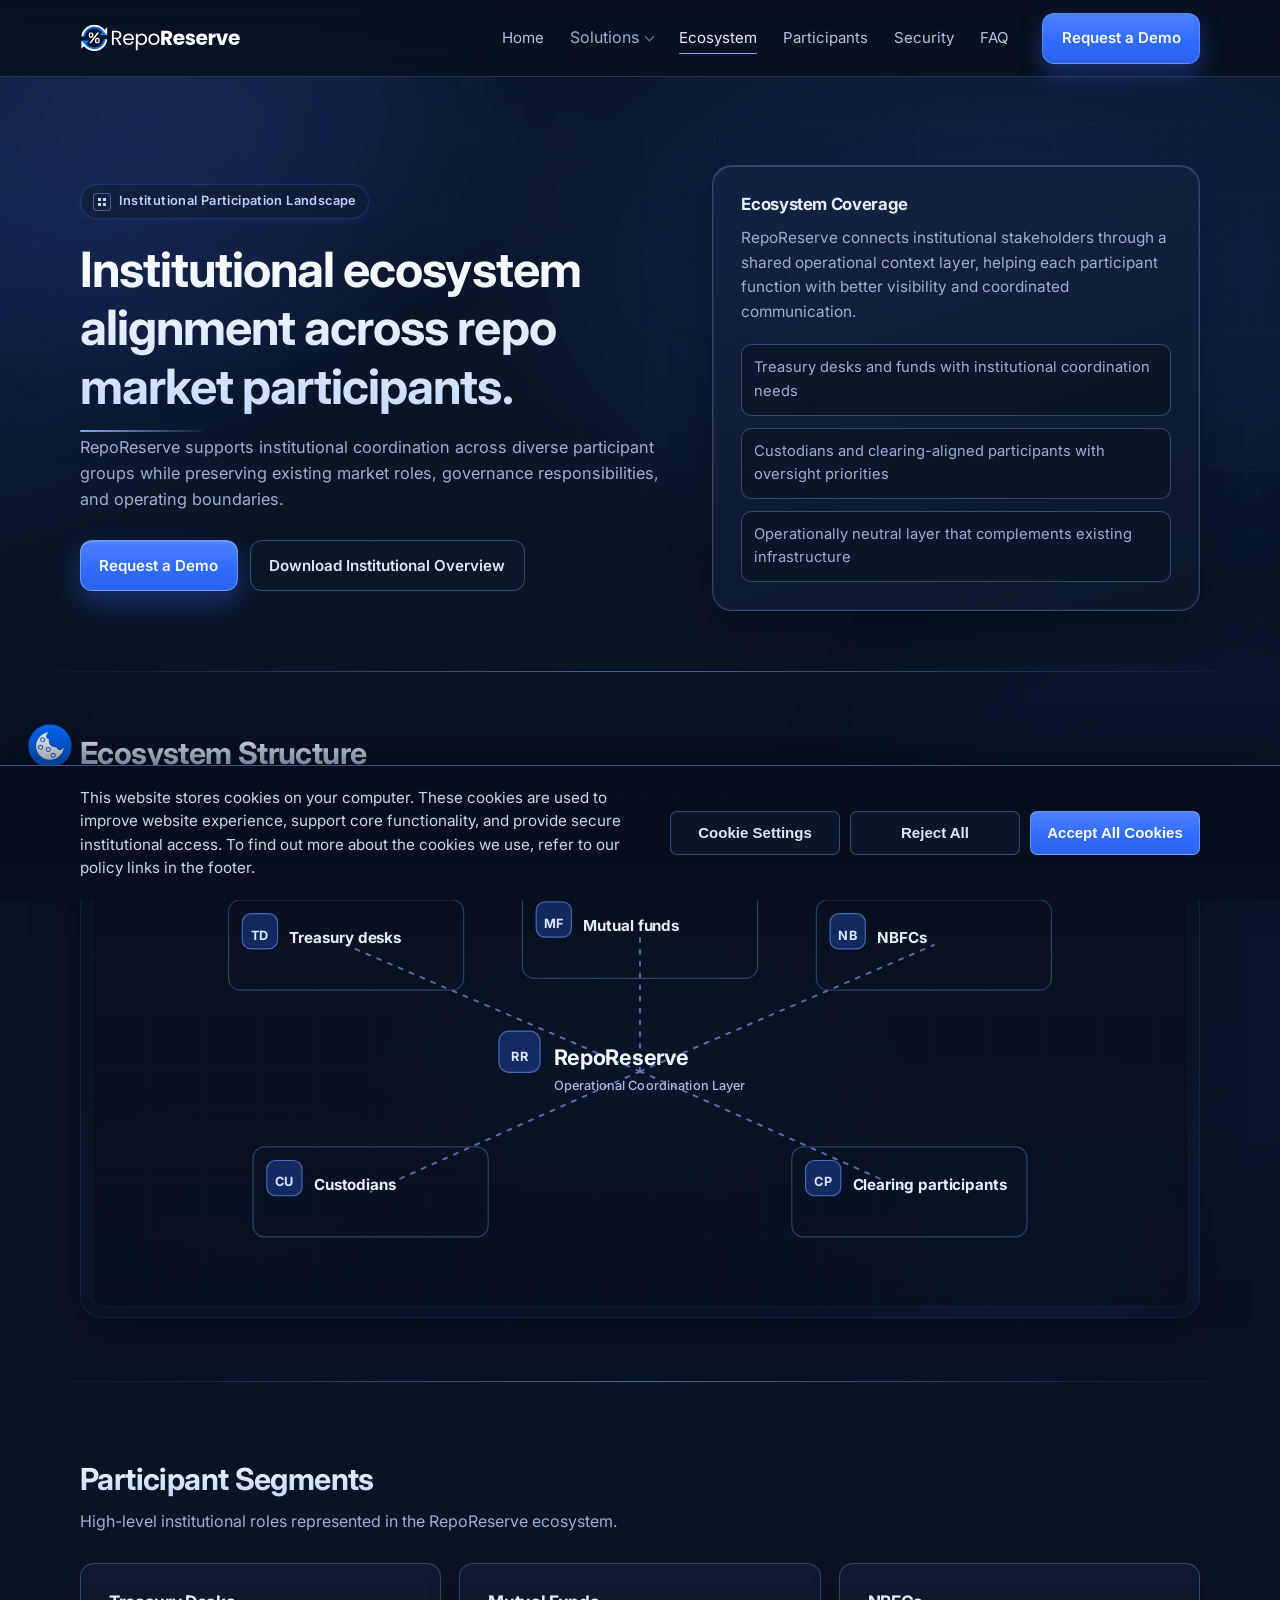
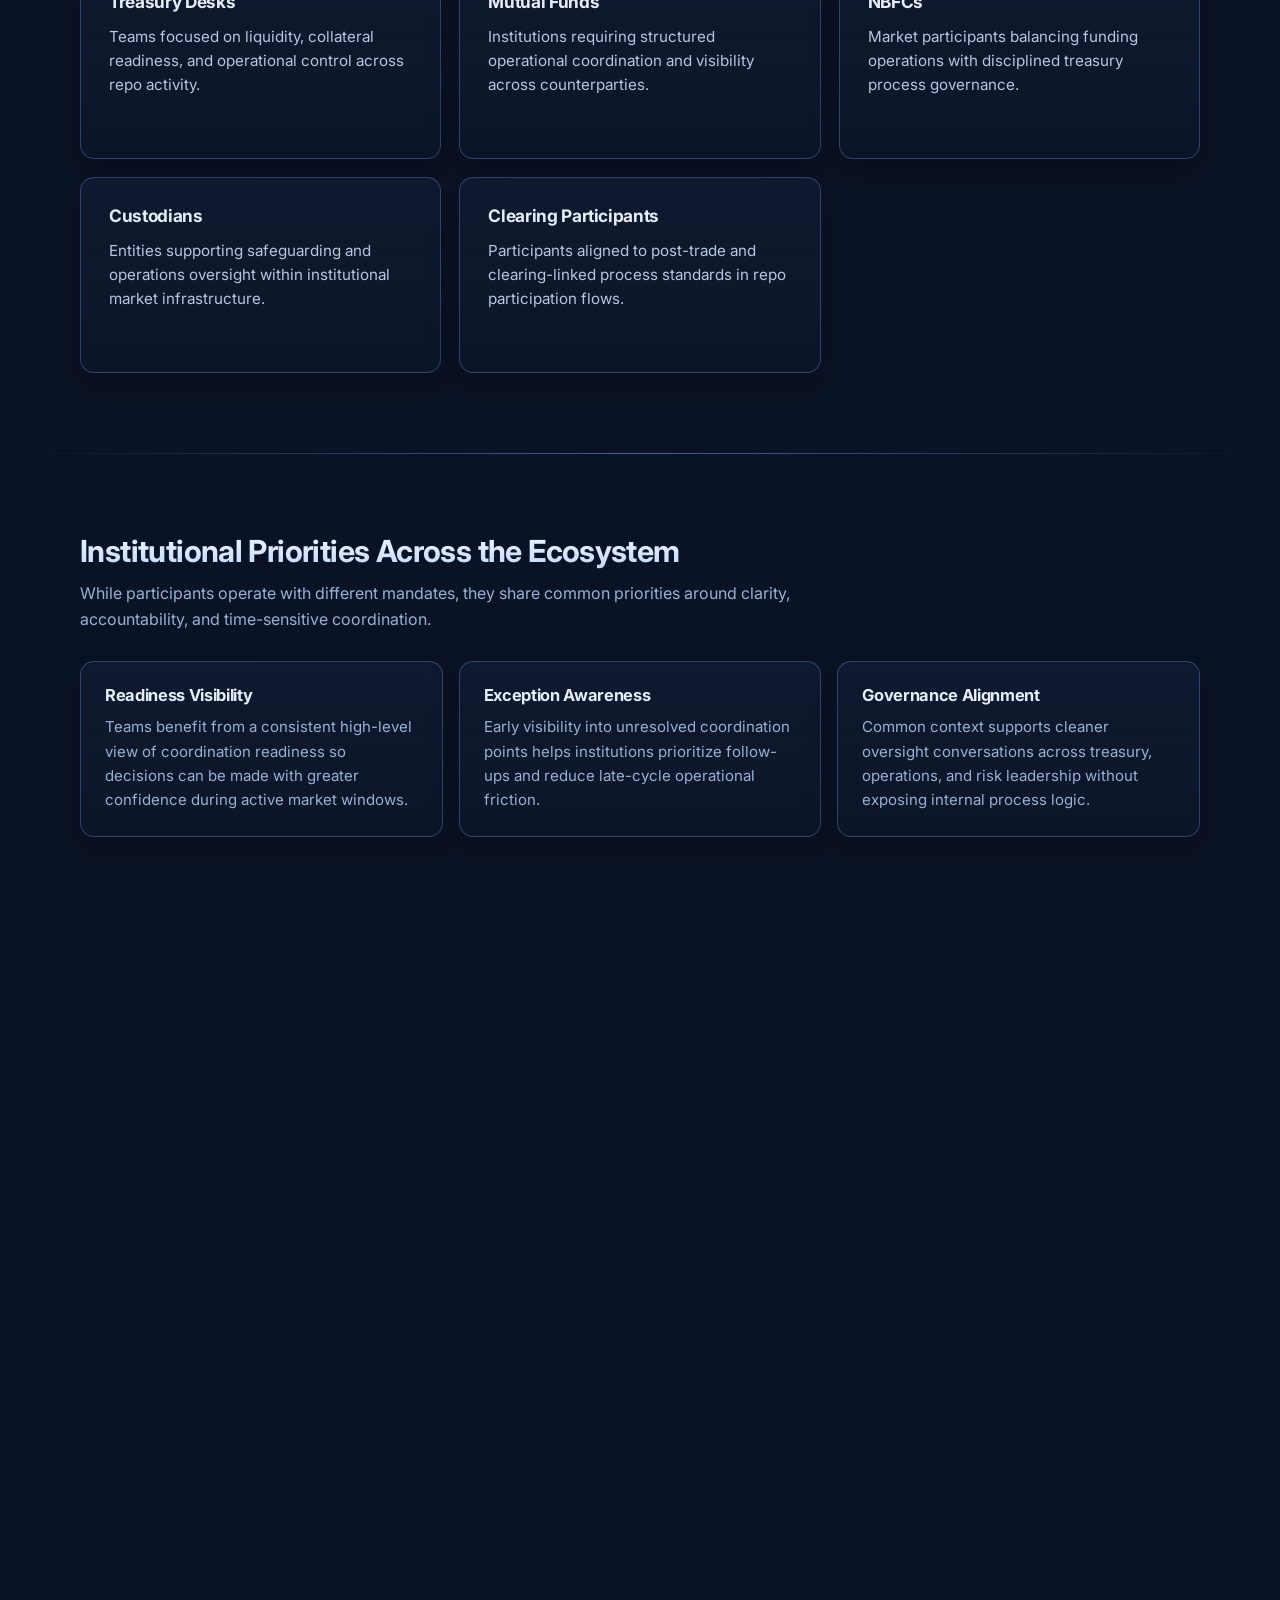
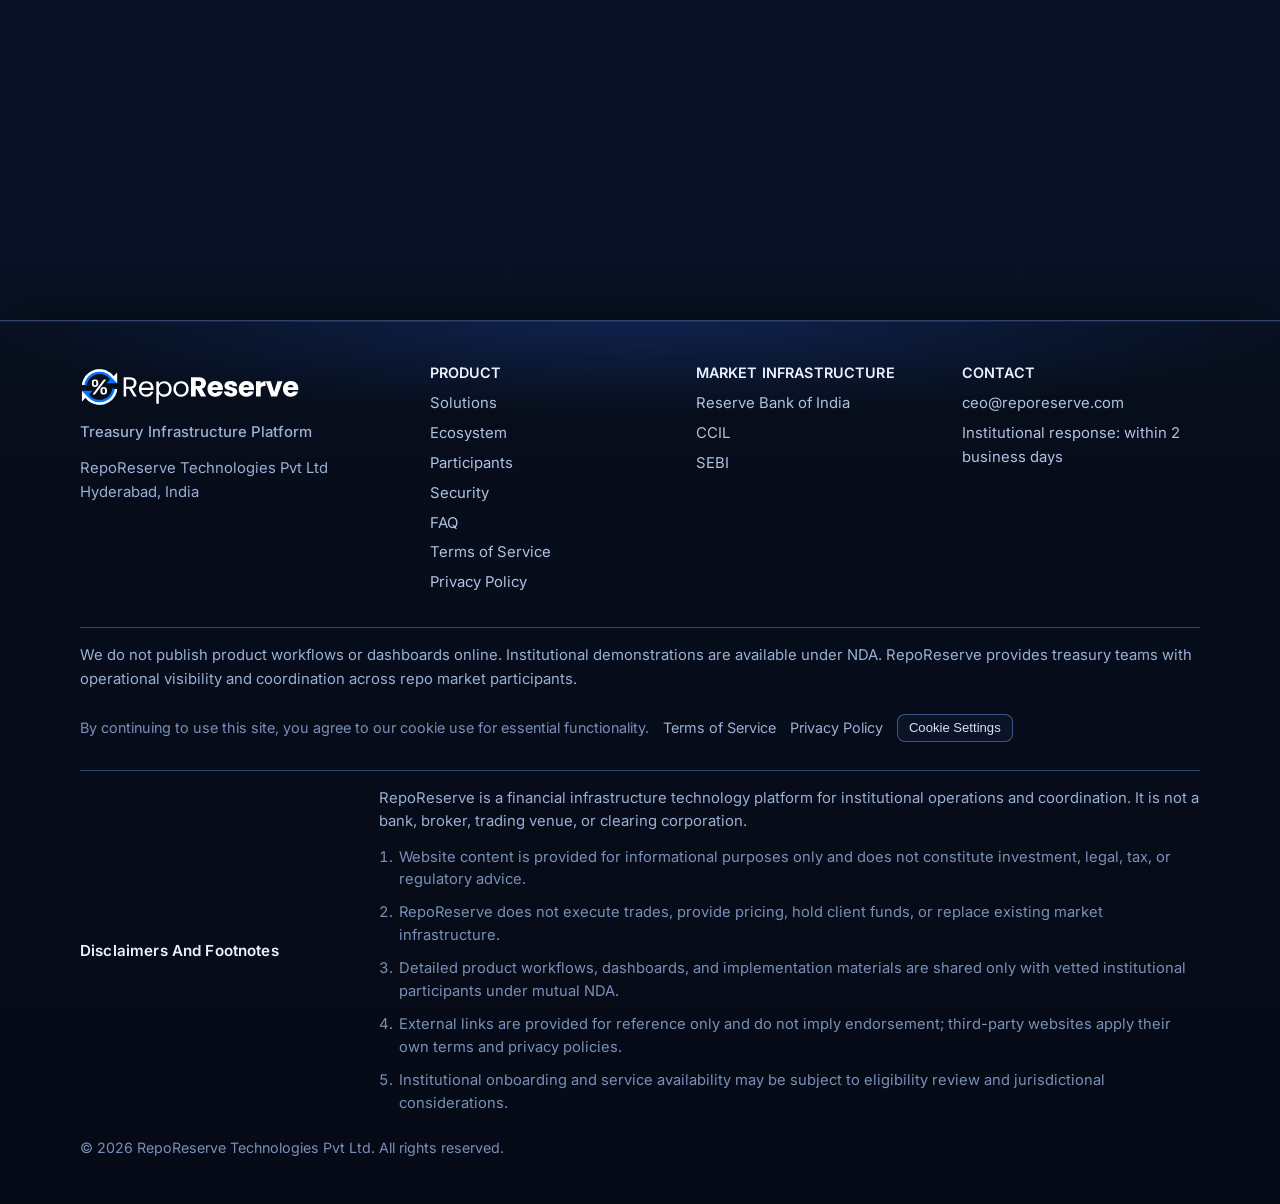
==== commit 2bc4a6e8: "Add files via upload" ====
--- a/ecosystem.html
+++ b/ecosystem.html
@@ -75,8 +75,8 @@
   <link rel="preload" as="style" href="https://fonts.googleapis.com/css2?family=Inter:wght@400;500;600;700&display=swap" />
   <link rel="stylesheet" href="https://fonts.googleapis.com/css2?family=Inter:wght@400;500;600;700&display=swap" media="print" onload="this.media='all'" />
   <noscript><link rel="stylesheet" href="https://fonts.googleapis.com/css2?family=Inter:wght@400;500;600;700&display=swap" /></noscript>
-  <link rel="preload" href="styles.css?v=20260516" as="style" />
-  <link rel="stylesheet" href="styles.css?v=20260516" />
+  <link rel="preload" href="styles.css?v=20260517c" as="style" />
+  <link rel="stylesheet" href="styles.css?v=20260517c" />
 </head>
 <body>
   <header class="site-header">
--- a/styles.css
+++ b/styles.css
@@ -3,7 +3,7 @@
       --surface: #111c34;
       --accent: #2f6bff;
       --text: #e6edf7;
-      --muted: #a3b2cd;
+      --muted: #9ab0d4;
       --line: #223253;
       --ring: rgba(47, 107, 255, 0.35);
       --max-width: 1120px;
@@ -401,7 +401,7 @@
     }
 
     section {
-      padding: 88px 0;
+      padding: 80px 0;
     }
 
     [data-section-animate] {
@@ -409,8 +409,8 @@
     }
 
     .hero {
-      padding-top: 98px;
-      padding-bottom: 70px;
+      padding-top: 88px;
+      padding-bottom: 60px;
       position: relative;
       overflow: hidden;
       isolation: isolate;
@@ -447,7 +447,7 @@
     .hero-grid {
       display: grid;
       grid-template-columns: minmax(0, 1.1fr) minmax(0, 0.9fr);
-      gap: 44px;
+      gap: 36px;
       align-items: center;
       position: relative;
       z-index: 1;
@@ -520,7 +520,7 @@
     .hero-subtext {
       color: var(--muted);
       max-width: 61ch;
-      margin: 22px 0 32px;
+      margin: 18px 0 28px;
       font-size: 1.02rem;
     }
 
@@ -576,12 +576,12 @@
 
     .hero-panel h3 {
       font-size: 1.05rem;
-      margin-bottom: 14px;
+      margin-bottom: 12px;
     }
 
     .hero-panel p {
       margin: 0;
-      color: #b6c4df;
+      color: #9ab0d4;
       font-size: 0.96rem;
     }
 
@@ -597,7 +597,7 @@
       border: 1px solid #273a63;
       border-radius: 10px;
       padding: 11px 12px;
-      color: #d5e2f7;
+      color: #9ab0d4;
       font-size: 0.92rem;
       background: rgba(10, 17, 34, 0.5);
       transition: border-color 0.25s ease;
@@ -799,15 +799,15 @@
     }
 
     .trust {
-      padding-top: 28px;
-      padding-bottom: 76px;
+      padding-top: 20px;
+      padding-bottom: 56px;
     }
 
     .trust-box {
       border: 1px solid rgba(47, 107, 255, 0.2);
       border-radius: var(--radius);
       background: linear-gradient(135deg, rgba(17, 28, 52, 0.7), rgba(13, 23, 44, 0.55));
-      padding: 32px 28px;
+      padding: 26px 28px;
       text-align: center;
       position: relative;
       overflow: hidden;
@@ -822,7 +822,7 @@
     }
 
     .trust-box {
-      color: #cad7ee;
+      color: #9ab0d4;
       font-size: 1.05rem;
       max-width: 1140px;
       margin: 0 auto;
@@ -831,12 +831,12 @@
 
     .section-header {
       max-width: 740px;
-      margin-bottom: 32px;
+      margin-bottom: 28px;
     }
 
     .section-header h2 {
-      font-size: clamp(1.5rem, 2.8vw, 2.2rem);
-      margin-bottom: 14px;
+      font-size: clamp(1.4rem, 2.4vw, 1.9rem);
+      margin-bottom: 12px;
     }
 
     .section-header p {
@@ -845,7 +845,7 @@
     }
 
     .section-page-links {
-      margin-top: 22px;
+      margin-top: 20px;
       display: grid;
       grid-template-columns: repeat(auto-fit, minmax(260px, 1fr));
       gap: 12px;
@@ -873,7 +873,7 @@
       font-weight: 700;
       letter-spacing: 0.075em;
       text-transform: uppercase;
-      color: #8fa9d8;
+      color: #7a90b8;
       line-height: 1.2;
     }
 
@@ -882,7 +882,7 @@
       grid-row: 2;
       font-size: 1rem;
       font-weight: 700;
-      color: #e4edfd;
+      color: #eaf1ff;
       line-height: 1.25;
     }
 
@@ -890,7 +890,7 @@
       grid-column: 1;
       grid-row: 3;
       font-size: 0.9rem;
-      color: #b8c9e4;
+      color: #9ab0d4;
       line-height: 1.45;
     }
 
@@ -898,7 +898,7 @@
       grid-column: 2;
       grid-row: 1 / span 3;
       align-self: center;
-      color: #b6cbf3;
+      color: #9ab0d4;
       font-size: 1.08rem;
       transition: transform 0.24s ease, color 0.24s ease;
     }
@@ -1113,7 +1113,12 @@
     }
 
     .home-page #solutions .section-header {
-      max-width: min(100%, 920px);
+      max-width: none;
+      margin-bottom: 28px;
+    }
+
+    .home-page #solutions .section-header h2 {
+      font-size: clamp(1.35rem, 2.2vw, 1.75rem);
     }
 
     .home-page #security .section-header {
@@ -1121,8 +1126,8 @@
     }
 
     .home-page #solutions .section-header p {
-      max-width: 82ch;
-      line-height: 1.56;
+      max-width: none;
+      line-height: 1.55;
       text-wrap: balance;
     }
 
@@ -2022,12 +2027,12 @@
     }
 
     #ecosystem {
-      padding-top: 74px;
-      padding-bottom: 74px;
+      padding-top: 64px;
+      padding-bottom: 64px;
     }
 
     #ecosystem .section-header {
-      margin-bottom: 24px;
+      margin-bottom: 22px;
     }
 
     .ecosystem-mobile {
@@ -2304,7 +2309,7 @@
     .security-card {
       border: 1px solid #293c64;
       border-radius: var(--radius);
-      padding: 26px;
+      padding: 24px;
       background: linear-gradient(180deg, rgba(13, 21, 38, 0.75), rgba(11, 19, 34, 0.6));
       transition: border-color 0.32s ease, transform 0.32s var(--ease-premium), box-shadow 0.32s ease;
     }
@@ -2322,7 +2327,7 @@
 
     .security-card p {
       margin: 0;
-      color: #b6c4df;
+      color: #9ab0d4;
       font-size: 0.94rem;
     }
 
@@ -2469,7 +2474,7 @@
 
     .engagement-panel p {
       margin: 0;
-      color: #bccce6;
+      color: #9ab0d4;
       max-width: 56ch;
     }
 
@@ -2484,7 +2489,7 @@
     .engagement-principles li {
       border: 1px solid rgba(46, 65, 104, 0.88);
       background: rgba(12, 21, 40, 0.58);
-      color: #b8c9e5;
+      color: #9ab0d4;
       border-radius: 10px;
       padding: 10px 12px;
       font-size: 0.92rem;
@@ -2560,7 +2565,7 @@
 
     .step-content p {
       margin: 8px 0 0;
-      color: #b9c8e2;
+      color: #9ab0d4;
       font-size: 0.92rem;
       max-width: 58ch;
     }
@@ -2615,7 +2620,7 @@
 
     .leader-role {
       margin: 6px 0 0;
-      color: #bdd2ff;
+      color: #7a90b8;
       font-size: 0.89rem;
       font-weight: 600;
       text-transform: uppercase;
@@ -2624,7 +2629,7 @@
 
     .leader-card p {
       margin: 0;
-      color: #bdcae1;
+      color: #9ab0d4;
       max-width: 64ch;
       font-size: 0.95rem;
     }
@@ -2668,7 +2673,7 @@
 
     .leadership-note p {
       margin: 0;
-      color: #bbcae4;
+      color: #9ab0d4;
       font-size: 0.94rem;
       max-width: 52ch;
     }
@@ -2680,12 +2685,24 @@
       align-items: start;
     }
 
+    #security {
+      padding: 64px 0;
+    }
+
+    #engagement {
+      padding: 64px 0;
+    }
+
+    #leadership {
+      padding: 56px 0;
+    }
+
     #faq {
-      padding-bottom: 44px;
+      padding-bottom: 40px;
     }
 
     #contact {
-      padding-top: 42px;
+      padding-top: 36px;
     }
 
     .faq-main-header {
@@ -2714,7 +2731,7 @@
 
     .faq-intro-card p {
       margin: 0 0 16px;
-      color: #b9c8e2;
+      color: #9ab0d4;
       font-size: 0.94rem;
     }
 
@@ -2729,12 +2746,12 @@
     .faq-trust-card h3 {
       margin: 0 0 9px;
       font-size: 1rem;
-      color: #e4edff;
+      color: #eaf1ff;
     }
 
     .faq-trust-card p {
       margin: 0;
-      color: #b4c5df;
+      color: #9ab0d4;
       font-size: 0.93rem;
       line-height: 1.58;
     }
@@ -2750,7 +2767,7 @@
       border: 1px solid rgba(73, 103, 164, 0.72);
       border-radius: 999px;
       background: rgba(10, 19, 36, 0.66);
-      color: #bed0ec;
+      color: #7a90b8;
       padding: 0.42rem 0.62rem;
       font-size: 0.78rem;
       font-weight: 600;
@@ -2796,7 +2813,7 @@
     }
 
     .faq-nav-label {
-      color: #91aee0;
+      color: #7a90b8;
       font-size: 0.76rem;
       font-weight: 700;
       letter-spacing: 0.14em;
@@ -2804,14 +2821,14 @@
     }
 
     .faq-nav-title {
-      color: #e4edff;
+      color: #eaf1ff;
       font-size: 1.02rem;
       font-weight: 700;
       letter-spacing: -0.01em;
     }
 
     .faq-nav-text {
-      color: #b4c5df;
+      color: #9ab0d4;
       font-size: 0.92rem;
       line-height: 1.56;
       padding-right: 28px;
@@ -2821,7 +2838,7 @@
       position: absolute;
       right: 18px;
       bottom: 18px;
-      color: #cfe0ff;
+      color: #9ab0d4;
       font-size: 1rem;
       transform: translateX(0);
       transition: transform 0.24s ease, color 0.24s ease;
@@ -2893,7 +2910,7 @@
 
     details p {
       margin: 10px 0 2px;
-      color: #bbcae3;
+      color: #9ab0d4;
       font-size: 0.95rem;
       max-width: 70ch;
     }
@@ -2901,7 +2918,7 @@
     .cta-wrap {
       border: 1px solid rgba(47, 107, 255, 0.25);
       border-radius: calc(var(--radius) + 6px);
-      padding: 52px 40px;
+      padding: 44px 40px;
       text-align: center;
       background:
         radial-gradient(600px 220px at 50% -20%, rgba(47, 107, 255, 0.38), transparent 70%),
@@ -3473,7 +3490,7 @@
       overflow: hidden;
       border-top: 1px solid rgba(94, 126, 197, 0.45);
       padding: 40px 0 44px;
-      color: #9bb0d2;
+      color: #9ab0d4;
       background: linear-gradient(180deg, rgba(8, 15, 30, 0.97), rgba(5, 10, 22, 0.985));
       box-shadow:
         0 -18px 36px rgba(2, 7, 16, 0.45),
@@ -3506,7 +3523,7 @@
     }
 
     .footer-brand {
-      color: #b7c8e3;
+      color: #9ab0d4;
     }
 
     .footer-title {
@@ -3532,13 +3549,13 @@
     }
 
     .footer-subtitle {
-      color: #c4d4ee;
+      color: #9ab0d4;
       margin-bottom: 12px;
       font-weight: 500;
     }
 
     .footer-heading {
-      color: #d8e5fa;
+      color: #eaf1ff;
       font-weight: 600;
       margin-bottom: 8px;
       font-size: 0.9rem;
@@ -3559,7 +3576,7 @@
 
     .footer-list a,
     .footer-list span {
-      color: #9fb4d8;
+      color: #9ab0d4;
       transition: color 0.22s ease;
     }
 
@@ -3573,7 +3590,7 @@
       margin-top: 10px;
       padding-top: 16px;
       border-top: 1px solid rgba(62, 85, 132, 0.72);
-      color: #adc0de;
+      color: #9ab0d4;
     }
 
     .footer-legal {
@@ -3584,18 +3601,18 @@
       align-items: center;
       flex-wrap: wrap;
       gap: 8px 14px;
-      color: #95acd0;
+      color: #7a90b8;
       font-size: 0.9rem;
     }
 
     .footer-legal a {
-      color: #c2d6f8;
+      color: #9ab0d4;
     }
 
     .footer-cookie-settings {
       background: transparent;
       border: 1px solid #3a527f;
-      color: #b6caeb;
+      color: #9ab0d4;
       border-radius: 8px;
       padding: 0.34rem 0.68rem;
       font-size: 0.82rem;
@@ -3613,7 +3630,7 @@
 
     .footer-copy {
       grid-column: 1 / -1;
-      color: #8ea4c7;
+      color: #7a90b8;
       font-size: 0.89rem;
     }
 
@@ -3628,7 +3645,7 @@
     }
 
     .footer-disclosures-title {
-      color: #d7e4fa;
+      color: #eaf1ff;
       font-size: 0.95rem;
       font-weight: 600;
       letter-spacing: 0.01em;
@@ -3640,7 +3657,7 @@
 
     .footer-disclosures-content p {
       margin: 0 0 12px;
-      color: #b9cae6;
+      color: #9ab0d4;
       font-size: 0.93rem;
       line-height: 1.58;
       max-width: 96ch;
@@ -3649,7 +3666,7 @@
     .footer-footnotes {
       margin: 0;
       padding-left: 18px;
-      color: #a9bddf;
+      color: #7a90b8;
       display: grid;
       gap: 10px;
       font-size: 0.92rem;
@@ -3662,7 +3679,7 @@
     }
 
     .footer-disclosures a {
-      color: #c2d6f8;
+      color: #9ab0d4;
       text-decoration: underline;
       text-underline-offset: 2px;
     }
@@ -5909,6 +5926,248 @@
       }
     }
 
+    /* ── Solutions Workflow Cards ── */
+
+    .sol-grid {
+      display: grid;
+      grid-template-columns: 1fr 1fr;
+      gap: 24px;
+    }
+
+    .sol-card {
+      position: relative;
+      overflow: hidden;
+      border: 1px solid rgba(36, 54, 90, 0.45);
+      border-radius: var(--radius);
+      background: linear-gradient(170deg, rgba(16, 27, 52, 0.96), rgba(11, 20, 38, 0.94));
+      text-decoration: none;
+      color: inherit;
+      display: block;
+      cursor: pointer;
+      transition:
+        border-color 0.42s var(--ease-premium),
+        box-shadow 0.42s var(--ease-premium),
+        transform 0.42s var(--ease-premium),
+        background 0.42s ease;
+    }
+
+    .sol-card::after {
+      content: "";
+      position: absolute;
+      inset: 0;
+      border-radius: inherit;
+      background: radial-gradient(
+        600px 300px at var(--sol-mx, 50%) var(--sol-my, 0%),
+        rgba(47, 107, 255, 0.06),
+        transparent 70%
+      );
+      opacity: 0;
+      transition: opacity 0.4s ease;
+      pointer-events: none;
+      z-index: 1;
+    }
+
+    .sol-card:hover::after {
+      opacity: 1;
+    }
+
+    .sol-card:hover {
+      border-color: rgba(47, 107, 255, 0.38);
+      box-shadow:
+        0 20px 48px rgba(2, 6, 14, 0.5),
+        0 0 32px rgba(47, 107, 255, 0.08),
+        inset 0 1px 0 rgba(47, 107, 255, 0.12);
+      transform: translateY(-4px);
+      background: linear-gradient(170deg, rgba(18, 30, 58, 0.98), rgba(13, 23, 42, 0.96));
+    }
+
+    .sol-card-inner {
+      position: relative;
+      z-index: 2;
+      padding: 32px 34px 28px;
+      display: flex;
+      flex-direction: column;
+      gap: 22px;
+      min-height: auto;
+    }
+
+    .sol-card-bg {
+      position: absolute;
+      bottom: 0;
+      left: 0;
+      width: 100%;
+      height: auto;
+      z-index: 1;
+      pointer-events: none;
+      opacity: 0.6;
+      transition: opacity 0.4s ease;
+    }
+
+    .sol-card:hover .sol-card-bg {
+      opacity: 1;
+    }
+
+    .sol-card-tag {
+      display: inline-block;
+      font-size: 0.7rem;
+      font-weight: 600;
+      text-transform: uppercase;
+      letter-spacing: 0.12em;
+      color: #7a90b8;
+      border: 1px solid rgba(36, 54, 90, 0.5);
+      border-radius: 4px;
+      padding: 4px 12px;
+      width: fit-content;
+    }
+
+    .sol-card-top {
+      display: flex;
+      flex-direction: column;
+      gap: 12px;
+    }
+
+    .sol-card-top h3 {
+      font-size: 1.35rem;
+      font-weight: 700;
+      color: #eaf1ff;
+      letter-spacing: -0.025em;
+      line-height: 1.25;
+      margin: 0;
+    }
+
+    .sol-card-desc {
+      font-size: 0.92rem;
+      line-height: 1.6;
+      color: #9ab0d4;
+      margin: 0;
+      max-width: none;
+    }
+
+    .sol-card-indicators {
+      display: flex;
+      gap: 24px;
+      flex: 1;
+    }
+
+    .sol-indicator-group {
+      flex: 1;
+    }
+
+    .sol-indicator-group--single {
+      max-width: 320px;
+    }
+
+    .sol-indicator-label {
+      display: block;
+      font-size: 0.72rem;
+      font-weight: 600;
+      text-transform: uppercase;
+      letter-spacing: 0.1em;
+      color: #7a90b8;
+      margin-bottom: 12px;
+      padding-bottom: 8px;
+      border-bottom: 1px solid rgba(36, 54, 90, 0.35);
+    }
+
+    .sol-indicator-list {
+      list-style: none;
+      margin: 0;
+      padding: 0;
+      display: flex;
+      flex-direction: column;
+      gap: 8px;
+    }
+
+    .sol-indicator-list li {
+      display: flex;
+      align-items: center;
+      gap: 11px;
+      font-size: 0.85rem;
+      color: #9ab0d4;
+      line-height: 1.45;
+    }
+
+    .sol-indicator-list li::before {
+      content: "";
+      width: 5px;
+      height: 5px;
+      border-radius: 50%;
+      background: #7a90b8;
+      flex-shrink: 0;
+    }
+
+    #solutions {
+      padding: 56px 0 64px;
+    }
+
+    .sol-card-cta {
+      display: flex;
+      align-items: center;
+      gap: 10px;
+      font-size: 0.88rem;
+      font-weight: 600;
+      color: #9ab0d4;
+      letter-spacing: 0.01em;
+      padding: 10px 0 2px;
+      border-top: 1px solid rgba(36, 54, 90, 0.35);
+      margin-top: auto;
+      transition: gap 0.38s var(--ease-premium);
+    }
+
+    .sol-card:hover .sol-card-cta {
+      gap: 14px;
+    }
+
+    .sol-card-arrow {
+      font-size: 1.1rem;
+      display: inline-flex;
+      transition: transform 0.38s var(--ease-premium);
+    }
+
+    .sol-card:hover .sol-card-arrow {
+      transform: translateX(6px);
+    }
+
+    @media (max-width: 980px) {
+      .sol-grid {
+        grid-template-columns: 1fr;
+        gap: 20px;
+      }
+
+      .sol-card-inner {
+        min-height: auto;
+        padding: 36px 32px 30px;
+      }
+    }
+
+    @media (max-width: 600px) {
+      .sol-card-inner {
+        padding: 30px 24px 26px;
+        gap: 24px;
+      }
+
+      .sol-card-top h3 {
+        font-size: 1.25rem;
+      }
+
+      .sol-card-desc {
+        font-size: 0.9rem;
+      }
+
+      .sol-card-indicators {
+        flex-direction: column;
+        gap: 20px;
+      }
+
+      .sol-indicator-group--single {
+        max-width: 100%;
+      }
+
+      .sol-indicator-list li {
+        font-size: 0.86rem;
+      }
+    }
+
     /* ── FX Optimization Engine ── */
 
     .fxe-capabilities {
@@ -6181,6 +6440,550 @@
       border-color: rgba(36, 54, 90, 0.5);
     }
 
+    /* ── 1. FX Execution Impact ── */
+
+    .fxe-impact-grid {
+      display: grid;
+      grid-template-columns: 1fr auto 1fr;
+      gap: 0;
+      border: 1px solid rgba(36, 54, 90, 0.6);
+      border-radius: var(--radius);
+      background: linear-gradient(180deg, rgba(14, 23, 44, 0.92), rgba(11, 20, 38, 0.88));
+      overflow: hidden;
+    }
+
+    .fxe-impact-col {
+      padding: 32px 28px;
+    }
+
+    .fxe-impact-label {
+      font-size: 0.72rem;
+      font-weight: 600;
+      text-transform: uppercase;
+      letter-spacing: 0.1em;
+      color: rgba(180, 200, 240, 0.5);
+      margin-bottom: 22px;
+    }
+
+    .fxe-impact-label--optimized {
+      color: var(--accent);
+    }
+
+    .fxe-impact-list {
+      list-style: none;
+      margin: 0;
+      padding: 0;
+      display: flex;
+      flex-direction: column;
+      gap: 14px;
+    }
+
+    .fxe-impact-list li {
+      display: flex;
+      align-items: center;
+      gap: 12px;
+      font-size: 0.88rem;
+      color: rgba(200, 220, 255, 0.78);
+      line-height: 1.45;
+    }
+
+    .fxe-impact-icon {
+      width: 6px;
+      height: 6px;
+      border-radius: 50%;
+      flex-shrink: 0;
+    }
+
+    .fxe-impact-icon--legacy {
+      background: rgba(150, 170, 210, 0.3);
+    }
+
+    .fxe-impact-icon--optimized {
+      background: var(--accent);
+      box-shadow: 0 0 6px rgba(47, 107, 255, 0.3);
+    }
+
+    .fxe-impact-col--optimized li {
+      color: rgba(220, 233, 255, 0.9);
+    }
+
+    .fxe-impact-divider {
+      display: flex;
+      align-items: center;
+      justify-content: center;
+      width: 1px;
+      background: rgba(36, 54, 90, 0.5);
+      position: relative;
+    }
+
+    .fxe-impact-divider span {
+      position: absolute;
+      width: 1px;
+      height: 60px;
+      background: linear-gradient(180deg, transparent, rgba(47, 107, 255, 0.3), transparent);
+    }
+
+    /* ── 2. Treasury Participants ── */
+
+    .fxe-participants {
+      display: grid;
+      grid-template-columns: repeat(5, 1fr);
+      gap: 16px;
+    }
+
+    .fxe-participant {
+      position: relative;
+      overflow: hidden;
+      border: 1px solid rgba(36, 54, 90, 0.5);
+      border-radius: var(--radius);
+      background: linear-gradient(180deg, rgba(17, 28, 52, 0.88), rgba(14, 23, 44, 0.75));
+      padding: 26px 22px 22px;
+      transition: transform 0.32s var(--ease-premium), border-color 0.32s ease, box-shadow 0.32s ease;
+    }
+
+    .fxe-participant:hover {
+      transform: translateY(-3px);
+      border-color: rgba(47, 107, 255, 0.28);
+      box-shadow: 0 14px 32px rgba(2, 6, 14, 0.3), 0 0 16px rgba(47, 107, 255, 0.04);
+    }
+
+    .fxe-participant-marker {
+      width: 4px;
+      height: 4px;
+      border-radius: 50%;
+      background: var(--accent);
+      opacity: 0.5;
+      margin-bottom: 16px;
+      transition: opacity 0.28s ease, box-shadow 0.28s ease;
+    }
+
+    .fxe-participant:hover .fxe-participant-marker {
+      opacity: 1;
+      box-shadow: 0 0 8px rgba(47, 107, 255, 0.4);
+    }
+
+    .fxe-participant h3 {
+      font-size: 0.92rem;
+      font-weight: 600;
+      color: #e4edff;
+      margin-bottom: 8px;
+      letter-spacing: -0.01em;
+    }
+
+    .fxe-participant p {
+      font-size: 0.82rem;
+      line-height: 1.55;
+      color: rgba(160, 185, 230, 0.65);
+      margin: 0;
+    }
+
+    /* ── 3. Execution Oversight ── */
+
+    .fxe-oversight {
+      display: grid;
+      grid-template-columns: repeat(4, 1fr);
+      gap: 16px;
+    }
+
+    .fxe-oversight-block {
+      border: 1px solid rgba(36, 54, 90, 0.5);
+      border-radius: var(--radius);
+      background: linear-gradient(180deg, rgba(14, 23, 44, 0.92), rgba(11, 20, 38, 0.85));
+      padding: 24px 22px;
+      display: flex;
+      flex-direction: column;
+      gap: 14px;
+      transition: border-color 0.28s ease, box-shadow 0.28s ease;
+    }
+
+    .fxe-oversight-block:hover {
+      border-color: rgba(47, 107, 255, 0.22);
+      box-shadow: 0 8px 24px rgba(2, 6, 14, 0.25);
+    }
+
+    .fxe-oversight-key {
+      font-size: 0.78rem;
+      font-weight: 500;
+      color: rgba(160, 185, 230, 0.6);
+      letter-spacing: 0.02em;
+    }
+
+    .fxe-oversight-val {
+      font-size: 0.88rem;
+      font-weight: 600;
+      letter-spacing: 0.04em;
+      display: inline-flex;
+      align-items: center;
+      gap: 8px;
+    }
+
+    .fxe-oversight-val::before {
+      content: "";
+      width: 6px;
+      height: 6px;
+      border-radius: 50%;
+      flex-shrink: 0;
+    }
+
+    .fxe-oversight-val--active {
+      color: rgba(80, 200, 160, 0.9);
+    }
+
+    .fxe-oversight-val--active::before {
+      background: rgba(80, 200, 160, 0.9);
+      box-shadow: 0 0 8px rgba(80, 200, 160, 0.35);
+    }
+
+    .fxe-oversight-val--synced {
+      color: rgba(100, 180, 255, 0.9);
+    }
+
+    .fxe-oversight-val--synced::before {
+      background: rgba(100, 180, 255, 0.9);
+      box-shadow: 0 0 8px rgba(100, 180, 255, 0.3);
+    }
+
+    .fxe-oversight-val--progress {
+      color: rgba(255, 200, 80, 0.9);
+    }
+
+    .fxe-oversight-val--progress::before {
+      background: rgba(255, 200, 80, 0.9);
+      box-shadow: 0 0 8px rgba(255, 200, 80, 0.3);
+    }
+
+    .fxe-oversight-val--monitored {
+      color: rgba(160, 140, 255, 0.9);
+    }
+
+    .fxe-oversight-val--monitored::before {
+      background: rgba(160, 140, 255, 0.9);
+      box-shadow: 0 0 8px rgba(160, 140, 255, 0.3);
+    }
+
+    /* ── 4. FX Execution Lifecycle ── */
+
+    .fxe-lifecycle {
+      display: flex;
+      align-items: center;
+      justify-content: center;
+      gap: 0;
+      padding: 8px 0;
+    }
+
+    .fxe-lifecycle-step {
+      display: flex;
+      align-items: center;
+      gap: 12px;
+      padding: 16px 18px;
+      border: 1px solid rgba(36, 54, 90, 0.45);
+      border-radius: var(--radius);
+      background: linear-gradient(180deg, rgba(17, 28, 52, 0.75), rgba(14, 23, 44, 0.65));
+      transition: border-color 0.28s ease, transform 0.28s var(--ease-premium), box-shadow 0.28s ease;
+      white-space: nowrap;
+    }
+
+    .fxe-lifecycle-step:hover {
+      transform: translateY(-2px);
+      border-color: rgba(47, 107, 255, 0.28);
+      box-shadow: 0 10px 24px rgba(2, 6, 14, 0.28);
+    }
+
+    .fxe-lifecycle-num {
+      font-size: 0.64rem;
+      font-weight: 700;
+      letter-spacing: 0.1em;
+      color: var(--accent);
+      opacity: 0.6;
+    }
+
+    .fxe-lifecycle-label {
+      font-size: 0.78rem;
+      font-weight: 600;
+      color: #c8dcff;
+      letter-spacing: -0.01em;
+    }
+
+    .fxe-lifecycle-connector {
+      display: inline-block;
+      width: 22px;
+      height: 1px;
+      background: linear-gradient(90deg, rgba(47, 107, 255, 0.1), rgba(47, 107, 255, 0.25), rgba(47, 107, 255, 0.1));
+      flex-shrink: 0;
+    }
+
+    /* ── 5. Banking Coordination ── */
+
+    .fxe-banking {
+      border: 1px solid rgba(36, 54, 90, 0.5);
+      border-radius: var(--radius);
+      background: linear-gradient(180deg, rgba(14, 23, 44, 0.95), rgba(11, 20, 38, 0.9));
+      padding: 40px 36px;
+    }
+
+    .fxe-banking-header {
+      margin-bottom: 32px;
+      max-width: 680px;
+    }
+
+    .fxe-banking-badge {
+      display: inline-block;
+      font-size: 0.68rem;
+      font-weight: 600;
+      text-transform: uppercase;
+      letter-spacing: 0.1em;
+      color: var(--accent);
+      border: 1px solid rgba(47, 107, 255, 0.2);
+      border-radius: 4px;
+      padding: 4px 10px;
+      margin-bottom: 18px;
+    }
+
+    .fxe-banking-header h2 {
+      font-size: 1.35rem;
+      font-weight: 700;
+      color: #e4edff;
+      margin-bottom: 14px;
+      letter-spacing: -0.02em;
+      line-height: 1.35;
+      background: linear-gradient(180deg, #ffffff 0%, #c8dcff 100%);
+      -webkit-background-clip: text;
+      -webkit-text-fill-color: transparent;
+      background-clip: text;
+    }
+
+    .fxe-banking-header p {
+      font-size: 0.9rem;
+      line-height: 1.65;
+      color: rgba(160, 185, 230, 0.65);
+      margin: 0;
+    }
+
+    .fxe-banking-grid {
+      display: grid;
+      grid-template-columns: repeat(4, 1fr);
+      gap: 16px;
+    }
+
+    .fxe-banking-item {
+      padding: 22px 20px;
+      border: 1px solid rgba(36, 54, 90, 0.35);
+      border-radius: calc(var(--radius) - 2px);
+      background: rgba(17, 28, 52, 0.5);
+      transition: border-color 0.28s ease, background 0.28s ease;
+    }
+
+    .fxe-banking-item:hover {
+      border-color: rgba(47, 107, 255, 0.2);
+      background: rgba(17, 28, 52, 0.7);
+    }
+
+    .fxe-banking-item h4 {
+      font-size: 0.85rem;
+      font-weight: 600;
+      color: #dce9ff;
+      margin-bottom: 8px;
+      letter-spacing: -0.01em;
+    }
+
+    .fxe-banking-item p {
+      font-size: 0.8rem;
+      line-height: 1.55;
+      color: rgba(150, 175, 220, 0.55);
+      margin: 0;
+    }
+
+    /* ── 6. Why Routing Matters — SVG Hub ── */
+
+    .fxe-hub-wrap {
+      position: relative;
+      max-width: 960px;
+      margin: 0 auto;
+    }
+
+    .fxe-hub-svg {
+      display: block;
+      width: 100%;
+      height: auto;
+    }
+
+    .fxe-hub-nodes {
+      position: absolute;
+      inset: 0;
+    }
+
+    .fxe-hub-node {
+      position: absolute;
+      width: 22%;
+      max-width: 210px;
+      padding: 18px 16px;
+      border: 1px solid rgba(36, 54, 90, 0.55);
+      border-radius: var(--radius);
+      background: linear-gradient(180deg, rgba(17, 28, 52, 0.94), rgba(14, 23, 44, 0.88));
+      backdrop-filter: blur(4px);
+      z-index: 2;
+      transition: border-color 0.32s ease, box-shadow 0.32s ease, transform 0.32s var(--ease-premium);
+    }
+
+    .fxe-hub-node:hover {
+      border-color: rgba(47, 107, 255, 0.35);
+      box-shadow: 0 12px 28px rgba(2, 6, 14, 0.35), 0 0 18px rgba(47, 107, 255, 0.06);
+      transform: translateY(-4px);
+    }
+
+    .fxe-hub-node h4 {
+      font-size: 0.85rem;
+      font-weight: 600;
+      color: #e4edff;
+      margin-bottom: 6px;
+      letter-spacing: -0.01em;
+    }
+
+    .fxe-hub-node p {
+      font-size: 0.76rem;
+      line-height: 1.5;
+      color: rgba(150, 175, 220, 0.55);
+      margin: 0;
+    }
+
+    .fxe-hub-node--1 { top: 0; left: 50%; transform: translateX(-50%); }
+    .fxe-hub-node--1:hover { transform: translateX(-50%) translateY(-4px); }
+    .fxe-hub-node--2 { top: 18%; left: 2%; }
+    .fxe-hub-node--3 { top: 18%; right: 2%; }
+    .fxe-hub-node--4 { bottom: 2%; left: 5%; }
+    .fxe-hub-node--5 { bottom: 2%; right: 5%; }
+
+    /* ── 7. Governance & Oversight — Concentric + List ── */
+
+    .fxe-gov-wrap {
+      max-width: 860px;
+      margin: 0 auto;
+    }
+
+    .fxe-gov-list {
+      display: flex;
+      flex-direction: column;
+      gap: 8px;
+    }
+
+    .fxe-gov-row {
+      display: flex;
+      align-items: stretch;
+      border: 1px solid rgba(36, 54, 90, 0.4);
+      border-radius: var(--radius);
+      background: linear-gradient(180deg, rgba(17, 28, 52, 0.82), rgba(14, 23, 44, 0.72));
+      overflow: hidden;
+      transition: border-color 0.28s ease, box-shadow 0.28s ease, transform 0.28s var(--ease-premium);
+    }
+
+    .fxe-gov-row:hover {
+      border-color: rgba(47, 107, 255, 0.22);
+      box-shadow: 0 8px 22px rgba(2, 6, 14, 0.2), 0 0 10px rgba(47, 107, 255, 0.03);
+      transform: translateX(4px);
+    }
+
+    .fxe-gov-bar {
+      width: 3px;
+      flex-shrink: 0;
+    }
+
+    .fxe-gov-row--1 .fxe-gov-bar { background: linear-gradient(180deg, rgba(47, 107, 255, 0.7), rgba(47, 107, 255, 0.15)); }
+    .fxe-gov-row--2 .fxe-gov-bar { background: linear-gradient(180deg, rgba(80, 200, 160, 0.7), rgba(80, 200, 160, 0.15)); }
+    .fxe-gov-row--3 .fxe-gov-bar { background: linear-gradient(180deg, rgba(160, 140, 255, 0.7), rgba(160, 140, 255, 0.15)); }
+    .fxe-gov-row--4 .fxe-gov-bar { background: linear-gradient(180deg, rgba(100, 180, 255, 0.7), rgba(100, 180, 255, 0.15)); }
+    .fxe-gov-row--5 .fxe-gov-bar { background: linear-gradient(180deg, rgba(255, 200, 80, 0.7), rgba(255, 200, 80, 0.15)); }
+
+    .fxe-gov-row-content {
+      padding: 16px 20px;
+      flex: 1;
+    }
+
+    .fxe-gov-tier {
+      display: inline-block;
+      font-size: 0.62rem;
+      font-weight: 600;
+      text-transform: uppercase;
+      letter-spacing: 0.1em;
+      margin-bottom: 6px;
+      opacity: 0.5;
+    }
+
+    .fxe-gov-row--1 .fxe-gov-tier { color: rgba(47, 107, 255, 0.9); }
+    .fxe-gov-row--2 .fxe-gov-tier { color: rgba(80, 200, 160, 0.9); }
+    .fxe-gov-row--3 .fxe-gov-tier { color: rgba(160, 140, 255, 0.9); }
+    .fxe-gov-row--4 .fxe-gov-tier { color: rgba(100, 180, 255, 0.9); }
+    .fxe-gov-row--5 .fxe-gov-tier { color: rgba(255, 200, 80, 0.9); }
+
+    .fxe-gov-row-content h4 {
+      font-size: 0.88rem;
+      font-weight: 600;
+      color: #e4edff;
+      margin-bottom: 4px;
+      letter-spacing: -0.01em;
+    }
+
+    .fxe-gov-row-content p {
+      font-size: 0.8rem;
+      line-height: 1.5;
+      color: rgba(150, 175, 220, 0.5);
+      margin: 0;
+    }
+
+    /* ── 9. Enterprise Positioning ── */
+
+    .fxe-positioning {
+      text-align: center;
+      padding: 48px 32px;
+      border: 1px solid rgba(36, 54, 90, 0.4);
+      border-radius: var(--radius);
+      background: linear-gradient(180deg, rgba(17, 28, 52, 0.6), rgba(11, 20, 38, 0.5));
+    }
+
+    .fxe-positioning-tag {
+      display: inline-block;
+      font-size: 0.68rem;
+      font-weight: 600;
+      text-transform: uppercase;
+      letter-spacing: 0.1em;
+      color: var(--accent);
+      opacity: 0.7;
+      margin-bottom: 18px;
+    }
+
+    .fxe-positioning h2 {
+      font-size: 1.5rem;
+      font-weight: 700;
+      letter-spacing: -0.02em;
+      margin-bottom: 14px;
+      background: linear-gradient(180deg, #ffffff 0%, #c8dcff 100%);
+      -webkit-background-clip: text;
+      -webkit-text-fill-color: transparent;
+      background-clip: text;
+    }
+
+    .fxe-positioning p {
+      font-size: 0.92rem;
+      line-height: 1.65;
+      color: rgba(160, 185, 230, 0.6);
+      max-width: 600px;
+      margin: 0 auto;
+    }
+
+    /* ── 8. Micro-interaction refinements ── */
+
+    @keyframes fxe-pulse-dot {
+      0%, 100% { opacity: 0.5; }
+      50% { opacity: 1; }
+    }
+
+    .fxe-oversight-val--active::before {
+      animation: fxe-pulse-dot 2.8s ease-in-out infinite;
+    }
+
+    .fxe-oversight-val--progress::before {
+      animation: fxe-pulse-dot 2s ease-in-out infinite;
+    }
+
     /* ── FX Engine responsive ── */
 
     @media (max-width: 980px) {
@@ -6222,6 +7025,52 @@
         background: linear-gradient(180deg, rgba(47, 107, 255, 0.12), rgba(47, 107, 255, 0.28), rgba(47, 107, 255, 0.12));
         align-self: center;
       }
+
+      .fxe-impact-grid {
+        grid-template-columns: 1fr;
+      }
+
+      .fxe-impact-divider {
+        width: auto;
+        height: 1px;
+        background: rgba(36, 54, 90, 0.5);
+      }
+
+      .fxe-impact-divider span {
+        width: 60px;
+        height: 1px;
+        background: linear-gradient(90deg, transparent, rgba(47, 107, 255, 0.3), transparent);
+      }
+
+      .fxe-participants {
+        grid-template-columns: 1fr 1fr;
+      }
+
+      .fxe-oversight {
+        grid-template-columns: 1fr 1fr;
+      }
+
+      .fxe-lifecycle {
+        flex-wrap: wrap;
+        gap: 8px;
+        justify-content: center;
+      }
+
+      .fxe-lifecycle-connector {
+        display: none;
+      }
+
+      .fxe-banking {
+        padding: 28px 22px;
+      }
+
+      .fxe-banking-grid {
+        grid-template-columns: 1fr 1fr;
+      }
+
+      .fxe-gov-wrap {
+        max-width: 100%;
+      }
     }
 
     @media (max-width: 600px) {
@@ -6250,6 +7099,83 @@
       .fxe-flow-step {
         padding: 14px 16px;
       }
+
+      .fxe-impact-col {
+        padding: 24px 20px;
+      }
+
+      .fxe-participants {
+        grid-template-columns: 1fr;
+      }
+
+      .fxe-oversight {
+        grid-template-columns: 1fr;
+      }
+
+      .fxe-lifecycle {
+        flex-direction: column;
+        align-items: stretch;
+      }
+
+      .fxe-lifecycle-step {
+        justify-content: flex-start;
+      }
+
+      .fxe-banking {
+        padding: 24px 18px;
+      }
+
+      .fxe-banking-grid {
+        grid-template-columns: 1fr;
+      }
+
+      .fxe-banking-header h2 {
+        font-size: 1.15rem;
+      }
+
+      /* Hub diagram → stacked on mobile */
+      .fxe-hub-svg {
+        display: none;
+      }
+
+      .fxe-hub-nodes {
+        position: relative;
+        display: flex;
+        flex-direction: column;
+        gap: 12px;
+      }
+
+      .fxe-hub-node {
+        position: relative;
+        top: auto;
+        bottom: auto;
+        left: auto;
+        right: auto;
+        transform: none;
+        width: 100%;
+        max-width: 100%;
+      }
+
+      .fxe-hub-node--1,
+      .fxe-hub-node--1:hover {
+        transform: none;
+      }
+
+      .fxe-hub-node:hover {
+        transform: translateY(-3px);
+      }
+
+      .fxe-gov-wrap {
+        max-width: 100%;
+      }
+
+      .fxe-positioning {
+        padding: 36px 20px;
+      }
+
+      .fxe-positioning h2 {
+        font-size: 1.2rem;
+      }
     }
 
     @media (prefers-reduced-motion: reduce) {
--- a/styles.css
+++ b/styles.css
@@ -3,7 +3,7 @@
       --surface: #111c34;
       --accent: #2f6bff;
       --text: #e6edf7;
-      --muted: #a3b2cd;
+      --muted: #9ab0d4;
       --line: #223253;
       --ring: rgba(47, 107, 255, 0.35);
       --max-width: 1120px;
@@ -401,7 +401,7 @@
     }
 
     section {
-      padding: 88px 0;
+      padding: 80px 0;
     }
 
     [data-section-animate] {
@@ -409,8 +409,8 @@
     }
 
     .hero {
-      padding-top: 98px;
-      padding-bottom: 70px;
+      padding-top: 88px;
+      padding-bottom: 60px;
       position: relative;
       overflow: hidden;
       isolation: isolate;
@@ -447,7 +447,7 @@
     .hero-grid {
       display: grid;
       grid-template-columns: minmax(0, 1.1fr) minmax(0, 0.9fr);
-      gap: 44px;
+      gap: 36px;
       align-items: center;
       position: relative;
       z-index: 1;
@@ -520,7 +520,7 @@
     .hero-subtext {
       color: var(--muted);
       max-width: 61ch;
-      margin: 22px 0 32px;
+      margin: 18px 0 28px;
       font-size: 1.02rem;
     }
 
@@ -576,12 +576,12 @@
 
     .hero-panel h3 {
       font-size: 1.05rem;
-      margin-bottom: 14px;
+      margin-bottom: 12px;
     }
 
     .hero-panel p {
       margin: 0;
-      color: #b6c4df;
+      color: #9ab0d4;
       font-size: 0.96rem;
     }
 
@@ -597,7 +597,7 @@
       border: 1px solid #273a63;
       border-radius: 10px;
       padding: 11px 12px;
-      color: #d5e2f7;
+      color: #9ab0d4;
       font-size: 0.92rem;
       background: rgba(10, 17, 34, 0.5);
       transition: border-color 0.25s ease;
@@ -799,15 +799,15 @@
     }
 
     .trust {
-      padding-top: 28px;
-      padding-bottom: 76px;
+      padding-top: 20px;
+      padding-bottom: 56px;
     }
 
     .trust-box {
       border: 1px solid rgba(47, 107, 255, 0.2);
       border-radius: var(--radius);
       background: linear-gradient(135deg, rgba(17, 28, 52, 0.7), rgba(13, 23, 44, 0.55));
-      padding: 32px 28px;
+      padding: 26px 28px;
       text-align: center;
       position: relative;
       overflow: hidden;
@@ -822,7 +822,7 @@
     }
 
     .trust-box {
-      color: #cad7ee;
+      color: #9ab0d4;
       font-size: 1.05rem;
       max-width: 1140px;
       margin: 0 auto;
@@ -831,12 +831,12 @@
 
     .section-header {
       max-width: 740px;
-      margin-bottom: 32px;
+      margin-bottom: 28px;
     }
 
     .section-header h2 {
-      font-size: clamp(1.5rem, 2.8vw, 2.2rem);
-      margin-bottom: 14px;
+      font-size: clamp(1.4rem, 2.4vw, 1.9rem);
+      margin-bottom: 12px;
     }
 
     .section-header p {
@@ -845,7 +845,7 @@
     }
 
     .section-page-links {
-      margin-top: 22px;
+      margin-top: 20px;
       display: grid;
       grid-template-columns: repeat(auto-fit, minmax(260px, 1fr));
       gap: 12px;
@@ -873,7 +873,7 @@
       font-weight: 700;
       letter-spacing: 0.075em;
       text-transform: uppercase;
-      color: #8fa9d8;
+      color: #7a90b8;
       line-height: 1.2;
     }
 
@@ -882,7 +882,7 @@
       grid-row: 2;
       font-size: 1rem;
       font-weight: 700;
-      color: #e4edfd;
+      color: #eaf1ff;
       line-height: 1.25;
     }
 
@@ -890,7 +890,7 @@
       grid-column: 1;
       grid-row: 3;
       font-size: 0.9rem;
-      color: #b8c9e4;
+      color: #9ab0d4;
       line-height: 1.45;
     }
 
@@ -898,7 +898,7 @@
       grid-column: 2;
       grid-row: 1 / span 3;
       align-self: center;
-      color: #b6cbf3;
+      color: #9ab0d4;
       font-size: 1.08rem;
       transition: transform 0.24s ease, color 0.24s ease;
     }
@@ -1113,7 +1113,12 @@
     }
 
     .home-page #solutions .section-header {
-      max-width: min(100%, 920px);
+      max-width: none;
+      margin-bottom: 28px;
+    }
+
+    .home-page #solutions .section-header h2 {
+      font-size: clamp(1.35rem, 2.2vw, 1.75rem);
     }
 
     .home-page #security .section-header {
@@ -1121,8 +1126,8 @@
     }
 
     .home-page #solutions .section-header p {
-      max-width: 82ch;
-      line-height: 1.56;
+      max-width: none;
+      line-height: 1.55;
       text-wrap: balance;
     }
 
@@ -2022,12 +2027,12 @@
     }
 
     #ecosystem {
-      padding-top: 74px;
-      padding-bottom: 74px;
+      padding-top: 64px;
+      padding-bottom: 64px;
     }
 
     #ecosystem .section-header {
-      margin-bottom: 24px;
+      margin-bottom: 22px;
     }
 
     .ecosystem-mobile {
@@ -2304,7 +2309,7 @@
     .security-card {
       border: 1px solid #293c64;
       border-radius: var(--radius);
-      padding: 26px;
+      padding: 24px;
       background: linear-gradient(180deg, rgba(13, 21, 38, 0.75), rgba(11, 19, 34, 0.6));
       transition: border-color 0.32s ease, transform 0.32s var(--ease-premium), box-shadow 0.32s ease;
     }
@@ -2322,7 +2327,7 @@
 
     .security-card p {
       margin: 0;
-      color: #b6c4df;
+      color: #9ab0d4;
       font-size: 0.94rem;
     }
 
@@ -2469,7 +2474,7 @@
 
     .engagement-panel p {
       margin: 0;
-      color: #bccce6;
+      color: #9ab0d4;
       max-width: 56ch;
     }
 
@@ -2484,7 +2489,7 @@
     .engagement-principles li {
       border: 1px solid rgba(46, 65, 104, 0.88);
       background: rgba(12, 21, 40, 0.58);
-      color: #b8c9e5;
+      color: #9ab0d4;
       border-radius: 10px;
       padding: 10px 12px;
       font-size: 0.92rem;
@@ -2560,7 +2565,7 @@
 
     .step-content p {
       margin: 8px 0 0;
-      color: #b9c8e2;
+      color: #9ab0d4;
       font-size: 0.92rem;
       max-width: 58ch;
     }
@@ -2615,7 +2620,7 @@
 
     .leader-role {
       margin: 6px 0 0;
-      color: #bdd2ff;
+      color: #7a90b8;
       font-size: 0.89rem;
       font-weight: 600;
       text-transform: uppercase;
@@ -2624,7 +2629,7 @@
 
     .leader-card p {
       margin: 0;
-      color: #bdcae1;
+      color: #9ab0d4;
       max-width: 64ch;
       font-size: 0.95rem;
     }
@@ -2668,7 +2673,7 @@
 
     .leadership-note p {
       margin: 0;
-      color: #bbcae4;
+      color: #9ab0d4;
       font-size: 0.94rem;
       max-width: 52ch;
     }
@@ -2680,12 +2685,24 @@
       align-items: start;
     }
 
+    #security {
+      padding: 64px 0;
+    }
+
+    #engagement {
+      padding: 64px 0;
+    }
+
+    #leadership {
+      padding: 56px 0;
+    }
+
     #faq {
-      padding-bottom: 44px;
+      padding-bottom: 40px;
     }
 
     #contact {
-      padding-top: 42px;
+      padding-top: 36px;
     }
 
     .faq-main-header {
@@ -2714,7 +2731,7 @@
 
     .faq-intro-card p {
       margin: 0 0 16px;
-      color: #b9c8e2;
+      color: #9ab0d4;
       font-size: 0.94rem;
     }
 
@@ -2729,12 +2746,12 @@
     .faq-trust-card h3 {
       margin: 0 0 9px;
       font-size: 1rem;
-      color: #e4edff;
+      color: #eaf1ff;
     }
 
     .faq-trust-card p {
       margin: 0;
-      color: #b4c5df;
+      color: #9ab0d4;
       font-size: 0.93rem;
       line-height: 1.58;
     }
@@ -2750,7 +2767,7 @@
       border: 1px solid rgba(73, 103, 164, 0.72);
       border-radius: 999px;
       background: rgba(10, 19, 36, 0.66);
-      color: #bed0ec;
+      color: #7a90b8;
       padding: 0.42rem 0.62rem;
       font-size: 0.78rem;
       font-weight: 600;
@@ -2796,7 +2813,7 @@
     }
 
     .faq-nav-label {
-      color: #91aee0;
+      color: #7a90b8;
       font-size: 0.76rem;
       font-weight: 700;
       letter-spacing: 0.14em;
@@ -2804,14 +2821,14 @@
     }
 
     .faq-nav-title {
-      color: #e4edff;
+      color: #eaf1ff;
       font-size: 1.02rem;
       font-weight: 700;
       letter-spacing: -0.01em;
     }
 
     .faq-nav-text {
-      color: #b4c5df;
+      color: #9ab0d4;
       font-size: 0.92rem;
       line-height: 1.56;
       padding-right: 28px;
@@ -2821,7 +2838,7 @@
       position: absolute;
       right: 18px;
       bottom: 18px;
-      color: #cfe0ff;
+      color: #9ab0d4;
       font-size: 1rem;
       transform: translateX(0);
       transition: transform 0.24s ease, color 0.24s ease;
@@ -2893,7 +2910,7 @@
 
     details p {
       margin: 10px 0 2px;
-      color: #bbcae3;
+      color: #9ab0d4;
       font-size: 0.95rem;
       max-width: 70ch;
     }
@@ -2901,7 +2918,7 @@
     .cta-wrap {
       border: 1px solid rgba(47, 107, 255, 0.25);
       border-radius: calc(var(--radius) + 6px);
-      padding: 52px 40px;
+      padding: 44px 40px;
       text-align: center;
       background:
         radial-gradient(600px 220px at 50% -20%, rgba(47, 107, 255, 0.38), transparent 70%),
@@ -3473,7 +3490,7 @@
       overflow: hidden;
       border-top: 1px solid rgba(94, 126, 197, 0.45);
       padding: 40px 0 44px;
-      color: #9bb0d2;
+      color: #9ab0d4;
       background: linear-gradient(180deg, rgba(8, 15, 30, 0.97), rgba(5, 10, 22, 0.985));
       box-shadow:
         0 -18px 36px rgba(2, 7, 16, 0.45),
@@ -3506,7 +3523,7 @@
     }
 
     .footer-brand {
-      color: #b7c8e3;
+      color: #9ab0d4;
     }
 
     .footer-title {
@@ -3532,13 +3549,13 @@
     }
 
     .footer-subtitle {
-      color: #c4d4ee;
+      color: #9ab0d4;
       margin-bottom: 12px;
       font-weight: 500;
     }
 
     .footer-heading {
-      color: #d8e5fa;
+      color: #eaf1ff;
       font-weight: 600;
       margin-bottom: 8px;
       font-size: 0.9rem;
@@ -3559,7 +3576,7 @@
 
     .footer-list a,
     .footer-list span {
-      color: #9fb4d8;
+      color: #9ab0d4;
       transition: color 0.22s ease;
     }
 
@@ -3573,7 +3590,7 @@
       margin-top: 10px;
       padding-top: 16px;
       border-top: 1px solid rgba(62, 85, 132, 0.72);
-      color: #adc0de;
+      color: #9ab0d4;
     }
 
     .footer-legal {
@@ -3584,18 +3601,18 @@
       align-items: center;
       flex-wrap: wrap;
       gap: 8px 14px;
-      color: #95acd0;
+      color: #7a90b8;
       font-size: 0.9rem;
     }
 
     .footer-legal a {
-      color: #c2d6f8;
+      color: #9ab0d4;
     }
 
     .footer-cookie-settings {
       background: transparent;
       border: 1px solid #3a527f;
-      color: #b6caeb;
+      color: #9ab0d4;
       border-radius: 8px;
       padding: 0.34rem 0.68rem;
       font-size: 0.82rem;
@@ -3613,7 +3630,7 @@
 
     .footer-copy {
       grid-column: 1 / -1;
-      color: #8ea4c7;
+      color: #7a90b8;
       font-size: 0.89rem;
     }
 
@@ -3628,7 +3645,7 @@
     }
 
     .footer-disclosures-title {
-      color: #d7e4fa;
+      color: #eaf1ff;
       font-size: 0.95rem;
       font-weight: 600;
       letter-spacing: 0.01em;
@@ -3640,7 +3657,7 @@
 
     .footer-disclosures-content p {
       margin: 0 0 12px;
-      color: #b9cae6;
+      color: #9ab0d4;
       font-size: 0.93rem;
       line-height: 1.58;
       max-width: 96ch;
@@ -3649,7 +3666,7 @@
     .footer-footnotes {
       margin: 0;
       padding-left: 18px;
-      color: #a9bddf;
+      color: #7a90b8;
       display: grid;
       gap: 10px;
       font-size: 0.92rem;
@@ -3662,7 +3679,7 @@
     }
 
     .footer-disclosures a {
-      color: #c2d6f8;
+      color: #9ab0d4;
       text-decoration: underline;
       text-underline-offset: 2px;
     }
@@ -5909,6 +5926,248 @@
       }
     }
 
+    /* ── Solutions Workflow Cards ── */
+
+    .sol-grid {
+      display: grid;
+      grid-template-columns: 1fr 1fr;
+      gap: 24px;
+    }
+
+    .sol-card {
+      position: relative;
+      overflow: hidden;
+      border: 1px solid rgba(36, 54, 90, 0.45);
+      border-radius: var(--radius);
+      background: linear-gradient(170deg, rgba(16, 27, 52, 0.96), rgba(11, 20, 38, 0.94));
+      text-decoration: none;
+      color: inherit;
+      display: block;
+      cursor: pointer;
+      transition:
+        border-color 0.42s var(--ease-premium),
+        box-shadow 0.42s var(--ease-premium),
+        transform 0.42s var(--ease-premium),
+        background 0.42s ease;
+    }
+
+    .sol-card::after {
+      content: "";
+      position: absolute;
+      inset: 0;
+      border-radius: inherit;
+      background: radial-gradient(
+        600px 300px at var(--sol-mx, 50%) var(--sol-my, 0%),
+        rgba(47, 107, 255, 0.06),
+        transparent 70%
+      );
+      opacity: 0;
+      transition: opacity 0.4s ease;
+      pointer-events: none;
+      z-index: 1;
+    }
+
+    .sol-card:hover::after {
+      opacity: 1;
+    }
+
+    .sol-card:hover {
+      border-color: rgba(47, 107, 255, 0.38);
+      box-shadow:
+        0 20px 48px rgba(2, 6, 14, 0.5),
+        0 0 32px rgba(47, 107, 255, 0.08),
+        inset 0 1px 0 rgba(47, 107, 255, 0.12);
+      transform: translateY(-4px);
+      background: linear-gradient(170deg, rgba(18, 30, 58, 0.98), rgba(13, 23, 42, 0.96));
+    }
+
+    .sol-card-inner {
+      position: relative;
+      z-index: 2;
+      padding: 32px 34px 28px;
+      display: flex;
+      flex-direction: column;
+      gap: 22px;
+      min-height: auto;
+    }
+
+    .sol-card-bg {
+      position: absolute;
+      bottom: 0;
+      left: 0;
+      width: 100%;
+      height: auto;
+      z-index: 1;
+      pointer-events: none;
+      opacity: 0.6;
+      transition: opacity 0.4s ease;
+    }
+
+    .sol-card:hover .sol-card-bg {
+      opacity: 1;
+    }
+
+    .sol-card-tag {
+      display: inline-block;
+      font-size: 0.7rem;
+      font-weight: 600;
+      text-transform: uppercase;
+      letter-spacing: 0.12em;
+      color: #7a90b8;
+      border: 1px solid rgba(36, 54, 90, 0.5);
+      border-radius: 4px;
+      padding: 4px 12px;
+      width: fit-content;
+    }
+
+    .sol-card-top {
+      display: flex;
+      flex-direction: column;
+      gap: 12px;
+    }
+
+    .sol-card-top h3 {
+      font-size: 1.35rem;
+      font-weight: 700;
+      color: #eaf1ff;
+      letter-spacing: -0.025em;
+      line-height: 1.25;
+      margin: 0;
+    }
+
+    .sol-card-desc {
+      font-size: 0.92rem;
+      line-height: 1.6;
+      color: #9ab0d4;
+      margin: 0;
+      max-width: none;
+    }
+
+    .sol-card-indicators {
+      display: flex;
+      gap: 24px;
+      flex: 1;
+    }
+
+    .sol-indicator-group {
+      flex: 1;
+    }
+
+    .sol-indicator-group--single {
+      max-width: 320px;
+    }
+
+    .sol-indicator-label {
+      display: block;
+      font-size: 0.72rem;
+      font-weight: 600;
+      text-transform: uppercase;
+      letter-spacing: 0.1em;
+      color: #7a90b8;
+      margin-bottom: 12px;
+      padding-bottom: 8px;
+      border-bottom: 1px solid rgba(36, 54, 90, 0.35);
+    }
+
+    .sol-indicator-list {
+      list-style: none;
+      margin: 0;
+      padding: 0;
+      display: flex;
+      flex-direction: column;
+      gap: 8px;
+    }
+
+    .sol-indicator-list li {
+      display: flex;
+      align-items: center;
+      gap: 11px;
+      font-size: 0.85rem;
+      color: #9ab0d4;
+      line-height: 1.45;
+    }
+
+    .sol-indicator-list li::before {
+      content: "";
+      width: 5px;
+      height: 5px;
+      border-radius: 50%;
+      background: #7a90b8;
+      flex-shrink: 0;
+    }
+
+    #solutions {
+      padding: 56px 0 64px;
+    }
+
+    .sol-card-cta {
+      display: flex;
+      align-items: center;
+      gap: 10px;
+      font-size: 0.88rem;
+      font-weight: 600;
+      color: #9ab0d4;
+      letter-spacing: 0.01em;
+      padding: 10px 0 2px;
+      border-top: 1px solid rgba(36, 54, 90, 0.35);
+      margin-top: auto;
+      transition: gap 0.38s var(--ease-premium);
+    }
+
+    .sol-card:hover .sol-card-cta {
+      gap: 14px;
+    }
+
+    .sol-card-arrow {
+      font-size: 1.1rem;
+      display: inline-flex;
+      transition: transform 0.38s var(--ease-premium);
+    }
+
+    .sol-card:hover .sol-card-arrow {
+      transform: translateX(6px);
+    }
+
+    @media (max-width: 980px) {
+      .sol-grid {
+        grid-template-columns: 1fr;
+        gap: 20px;
+      }
+
+      .sol-card-inner {
+        min-height: auto;
+        padding: 36px 32px 30px;
+      }
+    }
+
+    @media (max-width: 600px) {
+      .sol-card-inner {
+        padding: 30px 24px 26px;
+        gap: 24px;
+      }
+
+      .sol-card-top h3 {
+        font-size: 1.25rem;
+      }
+
+      .sol-card-desc {
+        font-size: 0.9rem;
+      }
+
+      .sol-card-indicators {
+        flex-direction: column;
+        gap: 20px;
+      }
+
+      .sol-indicator-group--single {
+        max-width: 100%;
+      }
+
+      .sol-indicator-list li {
+        font-size: 0.86rem;
+      }
+    }
+
     /* ── FX Optimization Engine ── */
 
     .fxe-capabilities {
@@ -6181,6 +6440,550 @@
       border-color: rgba(36, 54, 90, 0.5);
     }
 
+    /* ── 1. FX Execution Impact ── */
+
+    .fxe-impact-grid {
+      display: grid;
+      grid-template-columns: 1fr auto 1fr;
+      gap: 0;
+      border: 1px solid rgba(36, 54, 90, 0.6);
+      border-radius: var(--radius);
+      background: linear-gradient(180deg, rgba(14, 23, 44, 0.92), rgba(11, 20, 38, 0.88));
+      overflow: hidden;
+    }
+
+    .fxe-impact-col {
+      padding: 32px 28px;
+    }
+
+    .fxe-impact-label {
+      font-size: 0.72rem;
+      font-weight: 600;
+      text-transform: uppercase;
+      letter-spacing: 0.1em;
+      color: rgba(180, 200, 240, 0.5);
+      margin-bottom: 22px;
+    }
+
+    .fxe-impact-label--optimized {
+      color: var(--accent);
+    }
+
+    .fxe-impact-list {
+      list-style: none;
+      margin: 0;
+      padding: 0;
+      display: flex;
+      flex-direction: column;
+      gap: 14px;
+    }
+
+    .fxe-impact-list li {
+      display: flex;
+      align-items: center;
+      gap: 12px;
+      font-size: 0.88rem;
+      color: rgba(200, 220, 255, 0.78);
+      line-height: 1.45;
+    }
+
+    .fxe-impact-icon {
+      width: 6px;
+      height: 6px;
+      border-radius: 50%;
+      flex-shrink: 0;
+    }
+
+    .fxe-impact-icon--legacy {
+      background: rgba(150, 170, 210, 0.3);
+    }
+
+    .fxe-impact-icon--optimized {
+      background: var(--accent);
+      box-shadow: 0 0 6px rgba(47, 107, 255, 0.3);
+    }
+
+    .fxe-impact-col--optimized li {
+      color: rgba(220, 233, 255, 0.9);
+    }
+
+    .fxe-impact-divider {
+      display: flex;
+      align-items: center;
+      justify-content: center;
+      width: 1px;
+      background: rgba(36, 54, 90, 0.5);
+      position: relative;
+    }
+
+    .fxe-impact-divider span {
+      position: absolute;
+      width: 1px;
+      height: 60px;
+      background: linear-gradient(180deg, transparent, rgba(47, 107, 255, 0.3), transparent);
+    }
+
+    /* ── 2. Treasury Participants ── */
+
+    .fxe-participants {
+      display: grid;
+      grid-template-columns: repeat(5, 1fr);
+      gap: 16px;
+    }
+
+    .fxe-participant {
+      position: relative;
+      overflow: hidden;
+      border: 1px solid rgba(36, 54, 90, 0.5);
+      border-radius: var(--radius);
+      background: linear-gradient(180deg, rgba(17, 28, 52, 0.88), rgba(14, 23, 44, 0.75));
+      padding: 26px 22px 22px;
+      transition: transform 0.32s var(--ease-premium), border-color 0.32s ease, box-shadow 0.32s ease;
+    }
+
+    .fxe-participant:hover {
+      transform: translateY(-3px);
+      border-color: rgba(47, 107, 255, 0.28);
+      box-shadow: 0 14px 32px rgba(2, 6, 14, 0.3), 0 0 16px rgba(47, 107, 255, 0.04);
+    }
+
+    .fxe-participant-marker {
+      width: 4px;
+      height: 4px;
+      border-radius: 50%;
+      background: var(--accent);
+      opacity: 0.5;
+      margin-bottom: 16px;
+      transition: opacity 0.28s ease, box-shadow 0.28s ease;
+    }
+
+    .fxe-participant:hover .fxe-participant-marker {
+      opacity: 1;
+      box-shadow: 0 0 8px rgba(47, 107, 255, 0.4);
+    }
+
+    .fxe-participant h3 {
+      font-size: 0.92rem;
+      font-weight: 600;
+      color: #e4edff;
+      margin-bottom: 8px;
+      letter-spacing: -0.01em;
+    }
+
+    .fxe-participant p {
+      font-size: 0.82rem;
+      line-height: 1.55;
+      color: rgba(160, 185, 230, 0.65);
+      margin: 0;
+    }
+
+    /* ── 3. Execution Oversight ── */
+
+    .fxe-oversight {
+      display: grid;
+      grid-template-columns: repeat(4, 1fr);
+      gap: 16px;
+    }
+
+    .fxe-oversight-block {
+      border: 1px solid rgba(36, 54, 90, 0.5);
+      border-radius: var(--radius);
+      background: linear-gradient(180deg, rgba(14, 23, 44, 0.92), rgba(11, 20, 38, 0.85));
+      padding: 24px 22px;
+      display: flex;
+      flex-direction: column;
+      gap: 14px;
+      transition: border-color 0.28s ease, box-shadow 0.28s ease;
+    }
+
+    .fxe-oversight-block:hover {
+      border-color: rgba(47, 107, 255, 0.22);
+      box-shadow: 0 8px 24px rgba(2, 6, 14, 0.25);
+    }
+
+    .fxe-oversight-key {
+      font-size: 0.78rem;
+      font-weight: 500;
+      color: rgba(160, 185, 230, 0.6);
+      letter-spacing: 0.02em;
+    }
+
+    .fxe-oversight-val {
+      font-size: 0.88rem;
+      font-weight: 600;
+      letter-spacing: 0.04em;
+      display: inline-flex;
+      align-items: center;
+      gap: 8px;
+    }
+
+    .fxe-oversight-val::before {
+      content: "";
+      width: 6px;
+      height: 6px;
+      border-radius: 50%;
+      flex-shrink: 0;
+    }
+
+    .fxe-oversight-val--active {
+      color: rgba(80, 200, 160, 0.9);
+    }
+
+    .fxe-oversight-val--active::before {
+      background: rgba(80, 200, 160, 0.9);
+      box-shadow: 0 0 8px rgba(80, 200, 160, 0.35);
+    }
+
+    .fxe-oversight-val--synced {
+      color: rgba(100, 180, 255, 0.9);
+    }
+
+    .fxe-oversight-val--synced::before {
+      background: rgba(100, 180, 255, 0.9);
+      box-shadow: 0 0 8px rgba(100, 180, 255, 0.3);
+    }
+
+    .fxe-oversight-val--progress {
+      color: rgba(255, 200, 80, 0.9);
+    }
+
+    .fxe-oversight-val--progress::before {
+      background: rgba(255, 200, 80, 0.9);
+      box-shadow: 0 0 8px rgba(255, 200, 80, 0.3);
+    }
+
+    .fxe-oversight-val--monitored {
+      color: rgba(160, 140, 255, 0.9);
+    }
+
+    .fxe-oversight-val--monitored::before {
+      background: rgba(160, 140, 255, 0.9);
+      box-shadow: 0 0 8px rgba(160, 140, 255, 0.3);
+    }
+
+    /* ── 4. FX Execution Lifecycle ── */
+
+    .fxe-lifecycle {
+      display: flex;
+      align-items: center;
+      justify-content: center;
+      gap: 0;
+      padding: 8px 0;
+    }
+
+    .fxe-lifecycle-step {
+      display: flex;
+      align-items: center;
+      gap: 12px;
+      padding: 16px 18px;
+      border: 1px solid rgba(36, 54, 90, 0.45);
+      border-radius: var(--radius);
+      background: linear-gradient(180deg, rgba(17, 28, 52, 0.75), rgba(14, 23, 44, 0.65));
+      transition: border-color 0.28s ease, transform 0.28s var(--ease-premium), box-shadow 0.28s ease;
+      white-space: nowrap;
+    }
+
+    .fxe-lifecycle-step:hover {
+      transform: translateY(-2px);
+      border-color: rgba(47, 107, 255, 0.28);
+      box-shadow: 0 10px 24px rgba(2, 6, 14, 0.28);
+    }
+
+    .fxe-lifecycle-num {
+      font-size: 0.64rem;
+      font-weight: 700;
+      letter-spacing: 0.1em;
+      color: var(--accent);
+      opacity: 0.6;
+    }
+
+    .fxe-lifecycle-label {
+      font-size: 0.78rem;
+      font-weight: 600;
+      color: #c8dcff;
+      letter-spacing: -0.01em;
+    }
+
+    .fxe-lifecycle-connector {
+      display: inline-block;
+      width: 22px;
+      height: 1px;
+      background: linear-gradient(90deg, rgba(47, 107, 255, 0.1), rgba(47, 107, 255, 0.25), rgba(47, 107, 255, 0.1));
+      flex-shrink: 0;
+    }
+
+    /* ── 5. Banking Coordination ── */
+
+    .fxe-banking {
+      border: 1px solid rgba(36, 54, 90, 0.5);
+      border-radius: var(--radius);
+      background: linear-gradient(180deg, rgba(14, 23, 44, 0.95), rgba(11, 20, 38, 0.9));
+      padding: 40px 36px;
+    }
+
+    .fxe-banking-header {
+      margin-bottom: 32px;
+      max-width: 680px;
+    }
+
+    .fxe-banking-badge {
+      display: inline-block;
+      font-size: 0.68rem;
+      font-weight: 600;
+      text-transform: uppercase;
+      letter-spacing: 0.1em;
+      color: var(--accent);
+      border: 1px solid rgba(47, 107, 255, 0.2);
+      border-radius: 4px;
+      padding: 4px 10px;
+      margin-bottom: 18px;
+    }
+
+    .fxe-banking-header h2 {
+      font-size: 1.35rem;
+      font-weight: 700;
+      color: #e4edff;
+      margin-bottom: 14px;
+      letter-spacing: -0.02em;
+      line-height: 1.35;
+      background: linear-gradient(180deg, #ffffff 0%, #c8dcff 100%);
+      -webkit-background-clip: text;
+      -webkit-text-fill-color: transparent;
+      background-clip: text;
+    }
+
+    .fxe-banking-header p {
+      font-size: 0.9rem;
+      line-height: 1.65;
+      color: rgba(160, 185, 230, 0.65);
+      margin: 0;
+    }
+
+    .fxe-banking-grid {
+      display: grid;
+      grid-template-columns: repeat(4, 1fr);
+      gap: 16px;
+    }
+
+    .fxe-banking-item {
+      padding: 22px 20px;
+      border: 1px solid rgba(36, 54, 90, 0.35);
+      border-radius: calc(var(--radius) - 2px);
+      background: rgba(17, 28, 52, 0.5);
+      transition: border-color 0.28s ease, background 0.28s ease;
+    }
+
+    .fxe-banking-item:hover {
+      border-color: rgba(47, 107, 255, 0.2);
+      background: rgba(17, 28, 52, 0.7);
+    }
+
+    .fxe-banking-item h4 {
+      font-size: 0.85rem;
+      font-weight: 600;
+      color: #dce9ff;
+      margin-bottom: 8px;
+      letter-spacing: -0.01em;
+    }
+
+    .fxe-banking-item p {
+      font-size: 0.8rem;
+      line-height: 1.55;
+      color: rgba(150, 175, 220, 0.55);
+      margin: 0;
+    }
+
+    /* ── 6. Why Routing Matters — SVG Hub ── */
+
+    .fxe-hub-wrap {
+      position: relative;
+      max-width: 960px;
+      margin: 0 auto;
+    }
+
+    .fxe-hub-svg {
+      display: block;
+      width: 100%;
+      height: auto;
+    }
+
+    .fxe-hub-nodes {
+      position: absolute;
+      inset: 0;
+    }
+
+    .fxe-hub-node {
+      position: absolute;
+      width: 22%;
+      max-width: 210px;
+      padding: 18px 16px;
+      border: 1px solid rgba(36, 54, 90, 0.55);
+      border-radius: var(--radius);
+      background: linear-gradient(180deg, rgba(17, 28, 52, 0.94), rgba(14, 23, 44, 0.88));
+      backdrop-filter: blur(4px);
+      z-index: 2;
+      transition: border-color 0.32s ease, box-shadow 0.32s ease, transform 0.32s var(--ease-premium);
+    }
+
+    .fxe-hub-node:hover {
+      border-color: rgba(47, 107, 255, 0.35);
+      box-shadow: 0 12px 28px rgba(2, 6, 14, 0.35), 0 0 18px rgba(47, 107, 255, 0.06);
+      transform: translateY(-4px);
+    }
+
+    .fxe-hub-node h4 {
+      font-size: 0.85rem;
+      font-weight: 600;
+      color: #e4edff;
+      margin-bottom: 6px;
+      letter-spacing: -0.01em;
+    }
+
+    .fxe-hub-node p {
+      font-size: 0.76rem;
+      line-height: 1.5;
+      color: rgba(150, 175, 220, 0.55);
+      margin: 0;
+    }
+
+    .fxe-hub-node--1 { top: 0; left: 50%; transform: translateX(-50%); }
+    .fxe-hub-node--1:hover { transform: translateX(-50%) translateY(-4px); }
+    .fxe-hub-node--2 { top: 18%; left: 2%; }
+    .fxe-hub-node--3 { top: 18%; right: 2%; }
+    .fxe-hub-node--4 { bottom: 2%; left: 5%; }
+    .fxe-hub-node--5 { bottom: 2%; right: 5%; }
+
+    /* ── 7. Governance & Oversight — Concentric + List ── */
+
+    .fxe-gov-wrap {
+      max-width: 860px;
+      margin: 0 auto;
+    }
+
+    .fxe-gov-list {
+      display: flex;
+      flex-direction: column;
+      gap: 8px;
+    }
+
+    .fxe-gov-row {
+      display: flex;
+      align-items: stretch;
+      border: 1px solid rgba(36, 54, 90, 0.4);
+      border-radius: var(--radius);
+      background: linear-gradient(180deg, rgba(17, 28, 52, 0.82), rgba(14, 23, 44, 0.72));
+      overflow: hidden;
+      transition: border-color 0.28s ease, box-shadow 0.28s ease, transform 0.28s var(--ease-premium);
+    }
+
+    .fxe-gov-row:hover {
+      border-color: rgba(47, 107, 255, 0.22);
+      box-shadow: 0 8px 22px rgba(2, 6, 14, 0.2), 0 0 10px rgba(47, 107, 255, 0.03);
+      transform: translateX(4px);
+    }
+
+    .fxe-gov-bar {
+      width: 3px;
+      flex-shrink: 0;
+    }
+
+    .fxe-gov-row--1 .fxe-gov-bar { background: linear-gradient(180deg, rgba(47, 107, 255, 0.7), rgba(47, 107, 255, 0.15)); }
+    .fxe-gov-row--2 .fxe-gov-bar { background: linear-gradient(180deg, rgba(80, 200, 160, 0.7), rgba(80, 200, 160, 0.15)); }
+    .fxe-gov-row--3 .fxe-gov-bar { background: linear-gradient(180deg, rgba(160, 140, 255, 0.7), rgba(160, 140, 255, 0.15)); }
+    .fxe-gov-row--4 .fxe-gov-bar { background: linear-gradient(180deg, rgba(100, 180, 255, 0.7), rgba(100, 180, 255, 0.15)); }
+    .fxe-gov-row--5 .fxe-gov-bar { background: linear-gradient(180deg, rgba(255, 200, 80, 0.7), rgba(255, 200, 80, 0.15)); }
+
+    .fxe-gov-row-content {
+      padding: 16px 20px;
+      flex: 1;
+    }
+
+    .fxe-gov-tier {
+      display: inline-block;
+      font-size: 0.62rem;
+      font-weight: 600;
+      text-transform: uppercase;
+      letter-spacing: 0.1em;
+      margin-bottom: 6px;
+      opacity: 0.5;
+    }
+
+    .fxe-gov-row--1 .fxe-gov-tier { color: rgba(47, 107, 255, 0.9); }
+    .fxe-gov-row--2 .fxe-gov-tier { color: rgba(80, 200, 160, 0.9); }
+    .fxe-gov-row--3 .fxe-gov-tier { color: rgba(160, 140, 255, 0.9); }
+    .fxe-gov-row--4 .fxe-gov-tier { color: rgba(100, 180, 255, 0.9); }
+    .fxe-gov-row--5 .fxe-gov-tier { color: rgba(255, 200, 80, 0.9); }
+
+    .fxe-gov-row-content h4 {
+      font-size: 0.88rem;
+      font-weight: 600;
+      color: #e4edff;
+      margin-bottom: 4px;
+      letter-spacing: -0.01em;
+    }
+
+    .fxe-gov-row-content p {
+      font-size: 0.8rem;
+      line-height: 1.5;
+      color: rgba(150, 175, 220, 0.5);
+      margin: 0;
+    }
+
+    /* ── 9. Enterprise Positioning ── */
+
+    .fxe-positioning {
+      text-align: center;
+      padding: 48px 32px;
+      border: 1px solid rgba(36, 54, 90, 0.4);
+      border-radius: var(--radius);
+      background: linear-gradient(180deg, rgba(17, 28, 52, 0.6), rgba(11, 20, 38, 0.5));
+    }
+
+    .fxe-positioning-tag {
+      display: inline-block;
+      font-size: 0.68rem;
+      font-weight: 600;
+      text-transform: uppercase;
+      letter-spacing: 0.1em;
+      color: var(--accent);
+      opacity: 0.7;
+      margin-bottom: 18px;
+    }
+
+    .fxe-positioning h2 {
+      font-size: 1.5rem;
+      font-weight: 700;
+      letter-spacing: -0.02em;
+      margin-bottom: 14px;
+      background: linear-gradient(180deg, #ffffff 0%, #c8dcff 100%);
+      -webkit-background-clip: text;
+      -webkit-text-fill-color: transparent;
+      background-clip: text;
+    }
+
+    .fxe-positioning p {
+      font-size: 0.92rem;
+      line-height: 1.65;
+      color: rgba(160, 185, 230, 0.6);
+      max-width: 600px;
+      margin: 0 auto;
+    }
+
+    /* ── 8. Micro-interaction refinements ── */
+
+    @keyframes fxe-pulse-dot {
+      0%, 100% { opacity: 0.5; }
+      50% { opacity: 1; }
+    }
+
+    .fxe-oversight-val--active::before {
+      animation: fxe-pulse-dot 2.8s ease-in-out infinite;
+    }
+
+    .fxe-oversight-val--progress::before {
+      animation: fxe-pulse-dot 2s ease-in-out infinite;
+    }
+
     /* ── FX Engine responsive ── */
 
     @media (max-width: 980px) {
@@ -6222,6 +7025,52 @@
         background: linear-gradient(180deg, rgba(47, 107, 255, 0.12), rgba(47, 107, 255, 0.28), rgba(47, 107, 255, 0.12));
         align-self: center;
       }
+
+      .fxe-impact-grid {
+        grid-template-columns: 1fr;
+      }
+
+      .fxe-impact-divider {
+        width: auto;
+        height: 1px;
+        background: rgba(36, 54, 90, 0.5);
+      }
+
+      .fxe-impact-divider span {
+        width: 60px;
+        height: 1px;
+        background: linear-gradient(90deg, transparent, rgba(47, 107, 255, 0.3), transparent);
+      }
+
+      .fxe-participants {
+        grid-template-columns: 1fr 1fr;
+      }
+
+      .fxe-oversight {
+        grid-template-columns: 1fr 1fr;
+      }
+
+      .fxe-lifecycle {
+        flex-wrap: wrap;
+        gap: 8px;
+        justify-content: center;
+      }
+
+      .fxe-lifecycle-connector {
+        display: none;
+      }
+
+      .fxe-banking {
+        padding: 28px 22px;
+      }
+
+      .fxe-banking-grid {
+        grid-template-columns: 1fr 1fr;
+      }
+
+      .fxe-gov-wrap {
+        max-width: 100%;
+      }
     }
 
     @media (max-width: 600px) {
@@ -6250,6 +7099,83 @@
       .fxe-flow-step {
         padding: 14px 16px;
       }
+
+      .fxe-impact-col {
+        padding: 24px 20px;
+      }
+
+      .fxe-participants {
+        grid-template-columns: 1fr;
+      }
+
+      .fxe-oversight {
+        grid-template-columns: 1fr;
+      }
+
+      .fxe-lifecycle {
+        flex-direction: column;
+        align-items: stretch;
+      }
+
+      .fxe-lifecycle-step {
+        justify-content: flex-start;
+      }
+
+      .fxe-banking {
+        padding: 24px 18px;
+      }
+
+      .fxe-banking-grid {
+        grid-template-columns: 1fr;
+      }
+
+      .fxe-banking-header h2 {
+        font-size: 1.15rem;
+      }
+
+      /* Hub diagram → stacked on mobile */
+      .fxe-hub-svg {
+        display: none;
+      }
+
+      .fxe-hub-nodes {
+        position: relative;
+        display: flex;
+        flex-direction: column;
+        gap: 12px;
+      }
+
+      .fxe-hub-node {
+        position: relative;
+        top: auto;
+        bottom: auto;
+        left: auto;
+        right: auto;
+        transform: none;
+        width: 100%;
+        max-width: 100%;
+      }
+
+      .fxe-hub-node--1,
+      .fxe-hub-node--1:hover {
+        transform: none;
+      }
+
+      .fxe-hub-node:hover {
+        transform: translateY(-3px);
+      }
+
+      .fxe-gov-wrap {
+        max-width: 100%;
+      }
+
+      .fxe-positioning {
+        padding: 36px 20px;
+      }
+
+      .fxe-positioning h2 {
+        font-size: 1.2rem;
+      }
     }
 
     @media (prefers-reduced-motion: reduce) {
